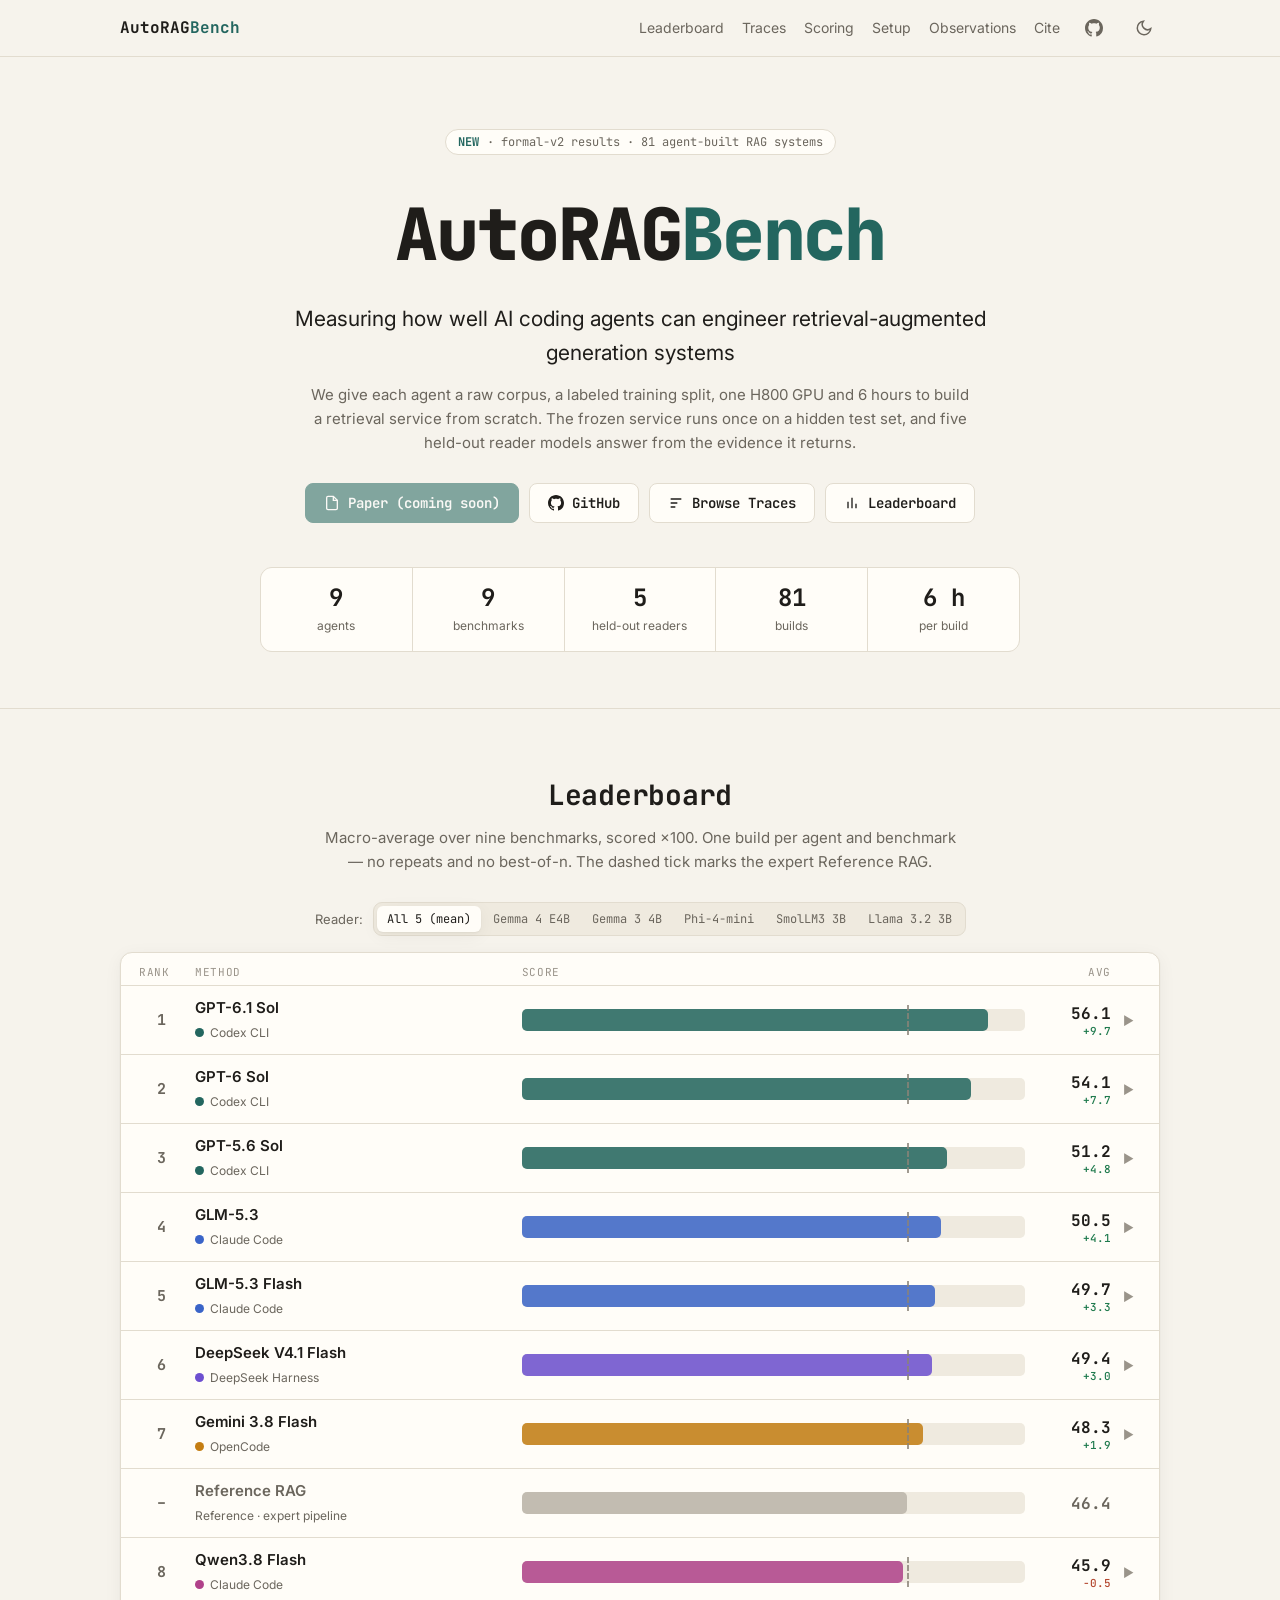
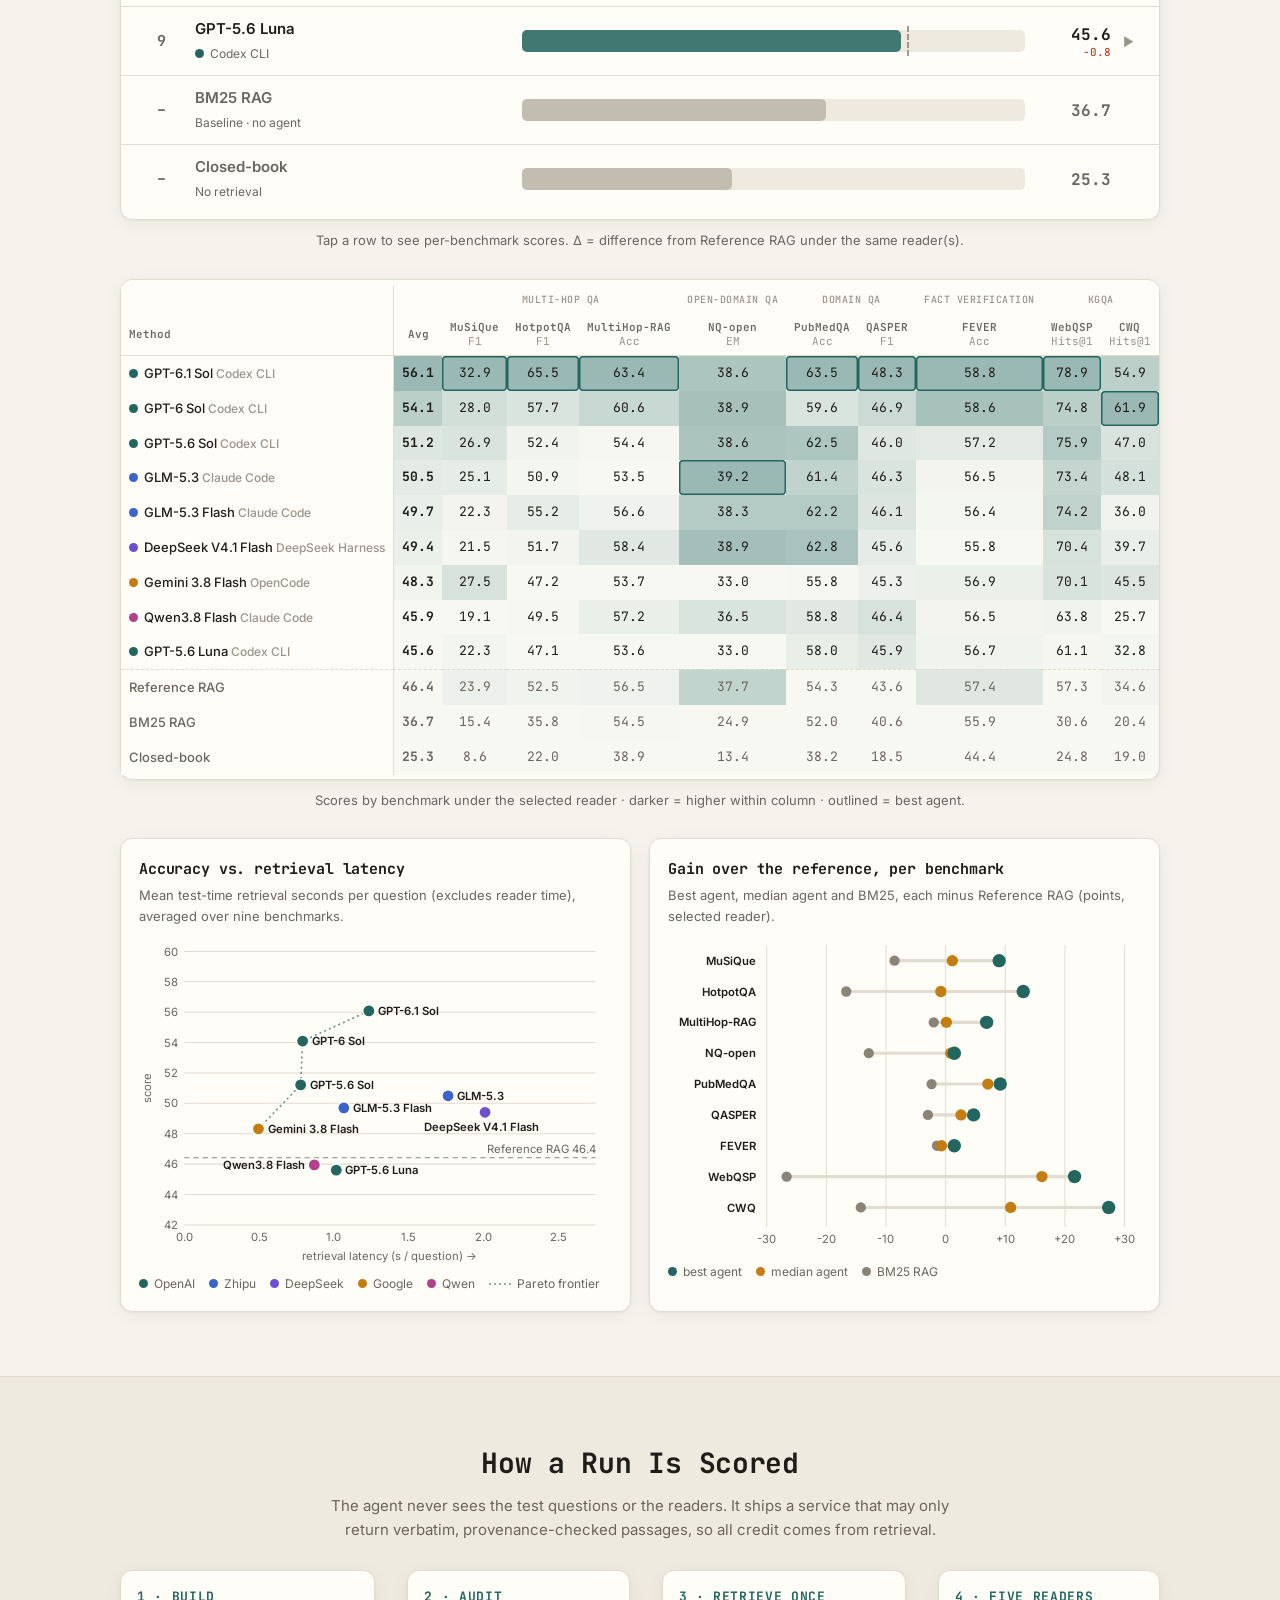
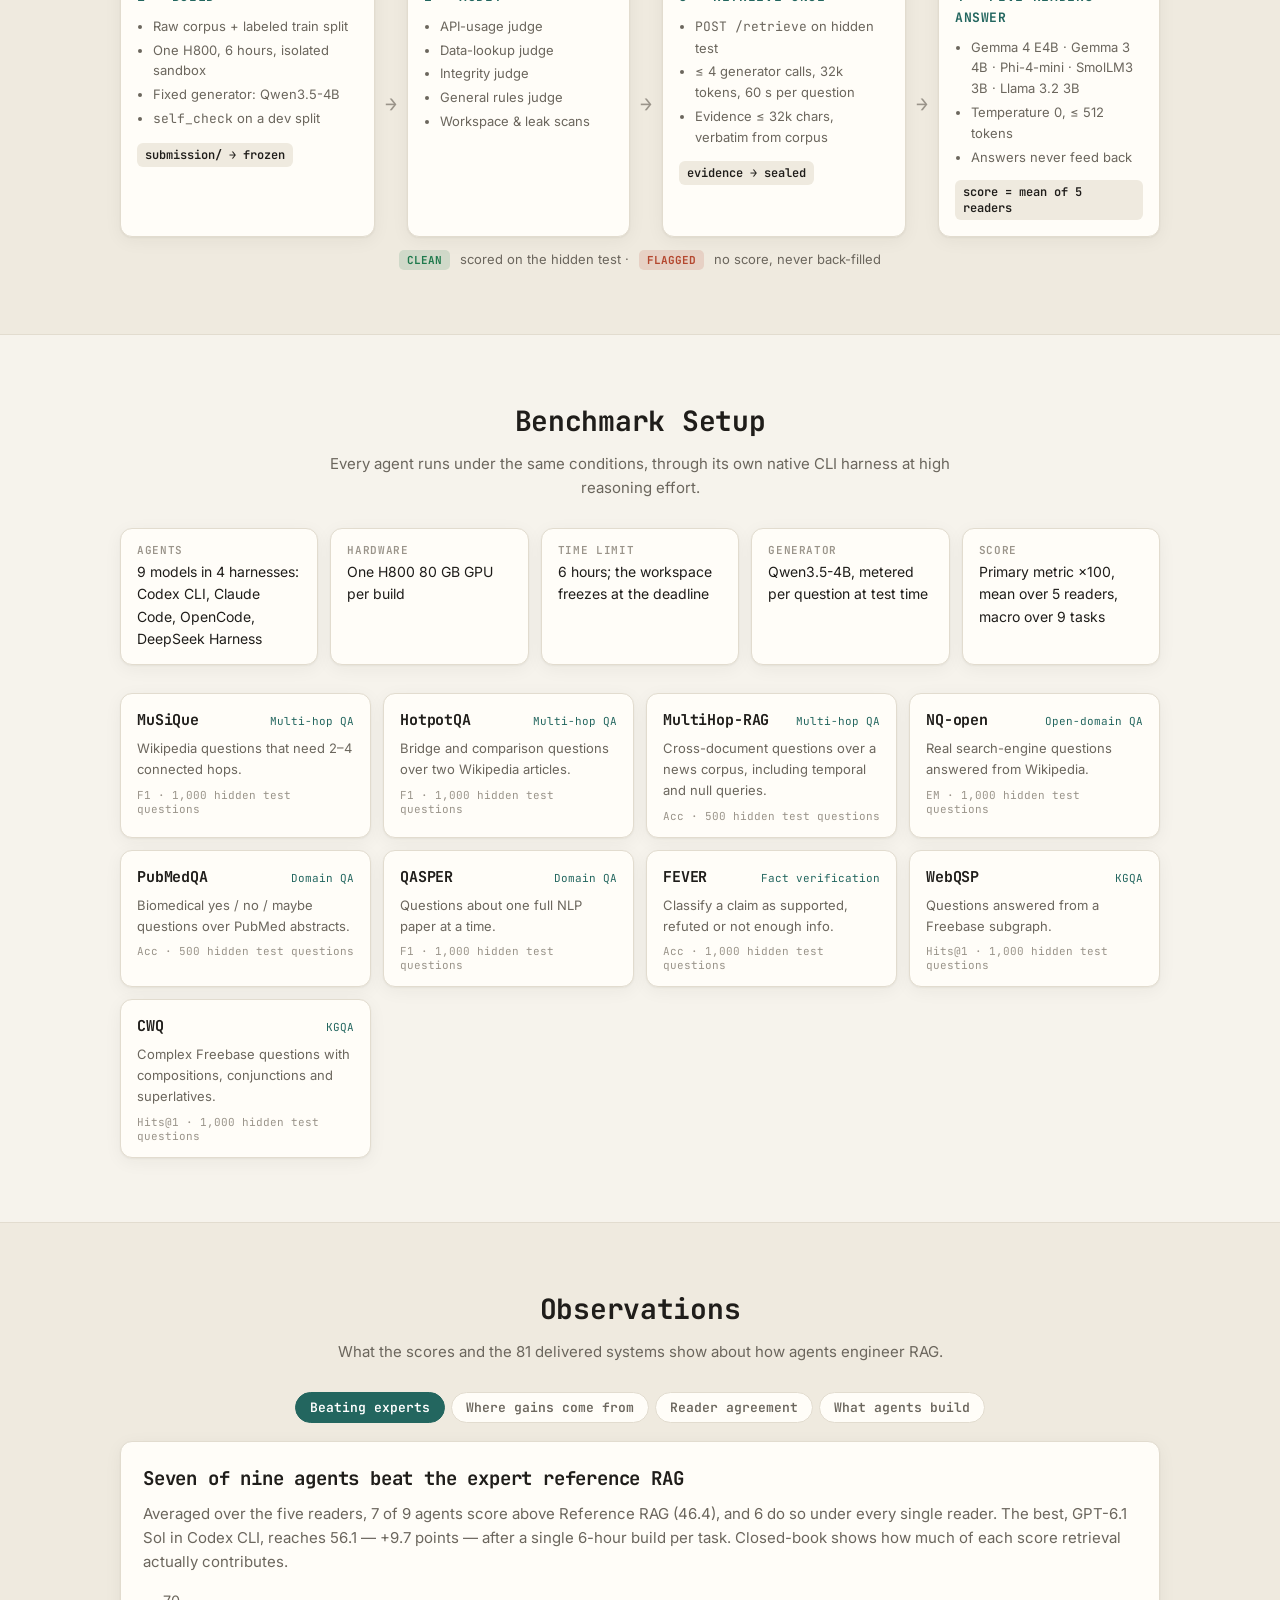
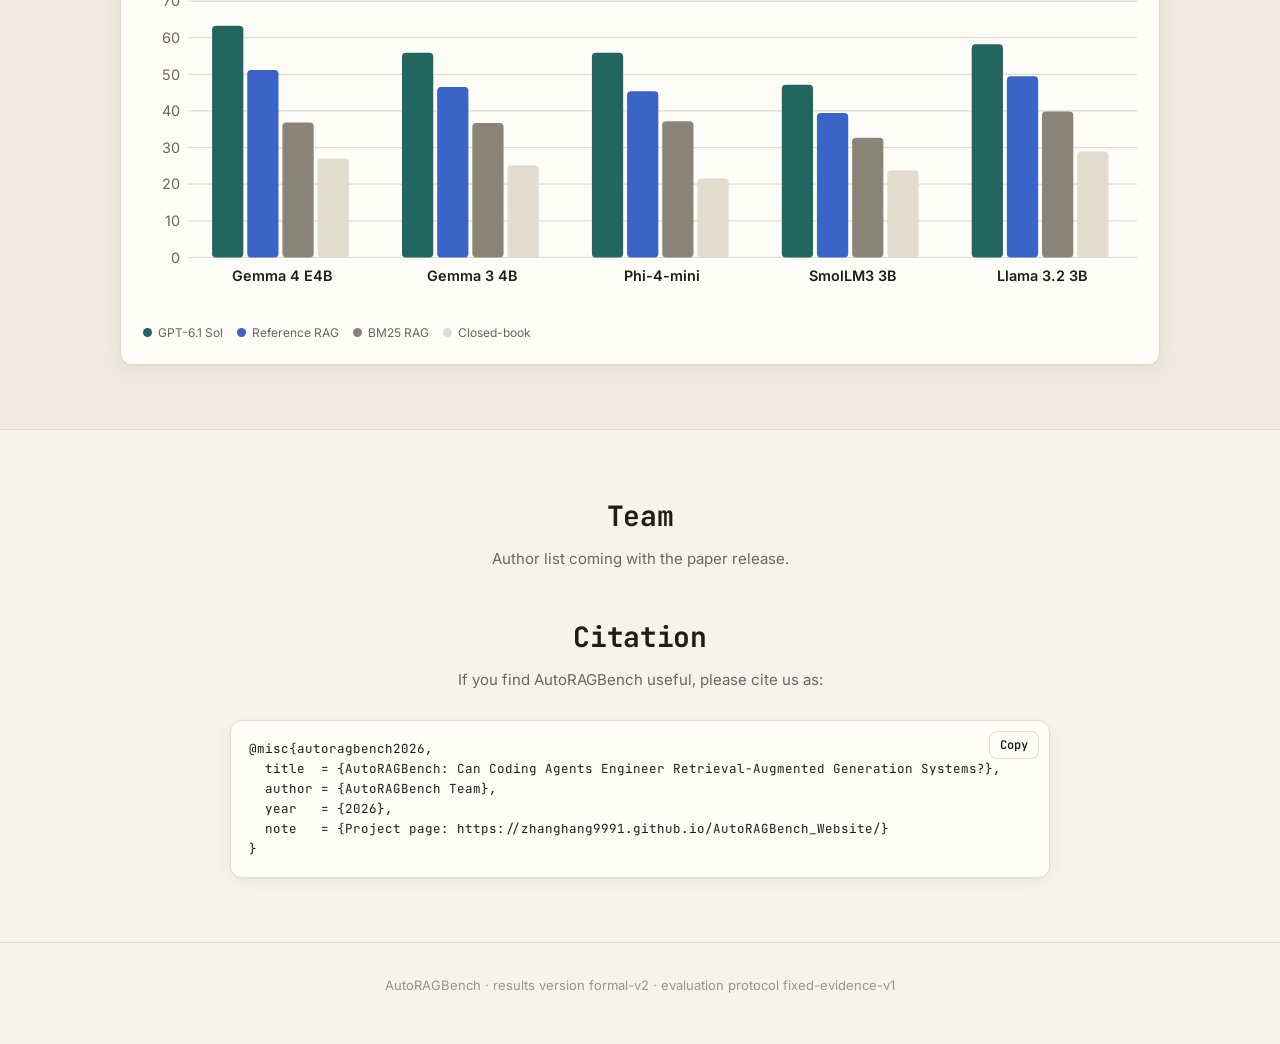
==== index.html @ a84889d1 "Rename RAGEngBench to AutoRAGBench Co-Authored-By: Claude Opus 5.5 <noreply@anthropic.com>" ====
<!doctype html>
<html lang="en">
<head>
<meta charset="utf-8">
<meta name="viewport" content="width=device-width, initial-scale=1">
<title>AutoRAGBench</title>
<meta name="description" content="AutoRAGBench measures whether coding agents can engineer retrieval-augmented generation systems end to end and generalize to hidden test sets.">
<meta property="og:title" content="AutoRAGBench">
<meta property="og:description" content="Can coding agents engineer RAG systems end to end? 9 agents, 9 benchmarks, 5 held-out readers.">
<link rel="icon" href="data:image/svg+xml,%3Csvg xmlns='http://www.w3.org/2000/svg' viewBox='0 0 32 32'%3E%3Crect width='32' height='32' rx='7' fill='%2323665f'/%3E%3Ctext x='16' y='22' font-family='monospace' font-size='16' font-weight='700' text-anchor='middle' fill='white'%3EA%3C/text%3E%3C/svg%3E">
<link rel="preconnect" href="https://fonts.googleapis.com">
<link rel="preconnect" href="https://fonts.gstatic.com" crossorigin>
<link href="https://fonts.googleapis.com/css2?family=Inter:wght@400;500;600;700&family=JetBrains+Mono:wght@400;500;600;700;800&display=swap" rel="stylesheet">
<link rel="stylesheet" href="assets/style.css">
<script>try{var t=localStorage.getItem('theme');if(t)document.documentElement.dataset.theme=t;}catch(e){}</script>
</head>
<body>
<nav class="nav">
  <div class="wrap">
    <a class="brand" href="./">AutoRAG<b>Bench</b></a>
    <div class="nav-links">
      <a href="#leaderboard">Leaderboard</a>
      <a href="traces/">Traces</a>
      <a href="#scoring">Scoring</a>
      <a href="#setup">Setup</a>
      <a href="#observations">Observations</a>
      <a href="#cite">Cite</a>
    </div>
    <a class="icon-btn js-github" href="#" title="GitHub" aria-label="GitHub"><svg viewBox="0 0 16 16" fill="currentColor"><path d="M8 0C3.58 0 0 3.58 0 8c0 3.54 2.29 6.53 5.47 7.59.4.07.55-.17.55-.38 0-.19-.01-.82-.01-1.49-2.01.37-2.53-.49-2.69-.94-.09-.23-.48-.94-.82-1.13-.28-.15-.68-.52-.01-.53.63-.01 1.08.58 1.23.82.72 1.21 1.87.87 2.33.66.07-.52.28-.87.51-1.07-1.78-.2-3.64-.89-3.64-3.95 0-.87.31-1.59.82-2.15-.08-.2-.36-1.02.08-2.12 0 0 .67-.21 2.2.82.64-.18 1.32-.27 2-.27.68 0 1.36.09 2 .27 1.53-1.04 2.2-.82 2.2-.82.44 1.1.16 1.92.08 2.12.51.56.82 1.27.82 2.15 0 3.07-1.87 3.75-3.65 3.95.29.25.54.73.54 1.48 0 1.07-.01 1.93-.01 2.2 0 .21.15.46.55.38A8.013 8.013 0 0016 8c0-4.42-3.58-8-8-8z"/></svg></a>
    <button class="icon-btn js-theme" title="Toggle theme" aria-label="Toggle theme"><svg viewBox="0 0 24 24" fill="none" stroke="currentColor" stroke-width="2"><path d="M21 12.8A9 9 0 1111.2 3a7 7 0 009.8 9.8z"/></svg></button>
  </div>
</nav>

<header class="hero">
  <div class="wrap">
    <span class="pill"><b>NEW</b> · formal-v2 results · 81 agent-built RAG systems</span>
    <h1>AutoRAG<span>Bench</span></h1>
    <p class="tag">Measuring how well AI coding agents can engineer retrieval-augmented generation systems</p>
    <p class="lede">We give each agent a raw corpus, a labeled training split, one H800 GPU and 6 hours to build a retrieval service from scratch. The frozen service runs once on a hidden test set, and five held-out reader models answer from the evidence it returns.</p>
    <div class="btns">
      <a class="btn primary js-paper" href="#" aria-disabled="true"><svg viewBox="0 0 24 24" fill="none" stroke="currentColor" stroke-width="2"><path d="M14 2H6a2 2 0 00-2 2v16a2 2 0 002 2h12a2 2 0 002-2V8z"/><path d="M14 2v6h6"/></svg><span>Paper (coming soon)</span></a>
      <a class="btn js-github" href="#"><svg viewBox="0 0 16 16" fill="currentColor"><path d="M8 0C3.58 0 0 3.58 0 8c0 3.54 2.29 6.53 5.47 7.59.4.07.55-.17.55-.38 0-.19-.01-.82-.01-1.49-2.01.37-2.53-.49-2.69-.94-.09-.23-.48-.94-.82-1.13-.28-.15-.68-.52-.01-.53.63-.01 1.08.58 1.23.82.72 1.21 1.87.87 2.33.66.07-.52.28-.87.51-1.07-1.78-.2-3.64-.89-3.64-3.95 0-.87.31-1.59.82-2.15-.08-.2-.36-1.02.08-2.12 0 0 .67-.21 2.2.82.64-.18 1.32-.27 2-.27.68 0 1.36.09 2 .27 1.53-1.04 2.2-.82 2.2-.82.44 1.1.16 1.92.08 2.12.51.56.82 1.27.82 2.15 0 3.07-1.87 3.75-3.65 3.95.29.25.54.73.54 1.48 0 1.07-.01 1.93-.01 2.2 0 .21.15.46.55.38A8.013 8.013 0 0016 8c0-4.42-3.58-8-8-8z"/></svg>GitHub</a>
      <a class="btn" href="traces/"><svg viewBox="0 0 24 24" fill="none" stroke="currentColor" stroke-width="2"><path d="M4 6h16M4 12h10M4 18h7"/></svg>Browse Traces</a>
      <a class="btn" href="#leaderboard"><svg viewBox="0 0 24 24" fill="none" stroke="currentColor" stroke-width="2"><path d="M6 20V10M12 20V4M18 20v-7"/></svg>Leaderboard</a>
    </div>
    <div class="stats">
      <div><b>9</b><span>agents</span></div>
      <div><b>9</b><span>benchmarks</span></div>
      <div><b>5</b><span>held-out readers</span></div>
      <div><b>81</b><span>builds</span></div>
      <div><b>6 h</b><span>per build</span></div>
    </div>
  </div>
</header>

<section class="block" id="leaderboard">
  <div class="wrap">
    <div class="sec-head">
      <h2>Leaderboard</h2>
      <p>Macro-average over nine benchmarks, scored ×100. One build per agent and benchmark — no repeats and no best-of-n. The dashed tick marks the expert Reference RAG.</p>
    </div>
    <div class="controls">Reader: <div class="seg js-reader"></div></div>
    <div class="card lb js-lb"></div>
    <p class="note" style="text-align:center;margin-top:10px">Tap a row to see per-benchmark scores. Δ = difference from Reference RAG under the same reader(s).</p>

    <div class="card" style="margin-top:28px;padding:6px 0 4px">
      <div class="tbl-wrap"><table class="heat js-heat"></table></div>
    </div>
    <p class="note" style="text-align:center;margin-top:10px">Scores by benchmark under the selected reader · darker = higher within column · outlined = best agent.</p>

    <div class="two" style="margin-top:28px">
      <div class="card chart-card">
        <h3>Accuracy vs. retrieval latency</h3>
        <p class="sub">Mean test-time retrieval seconds per question (excludes reader time), averaged over nine benchmarks.</p>
        <div class="js-scatter"></div>
        <div class="legend js-legend"></div>
      </div>
      <div class="card chart-card">
        <h3>Gain over the reference, per benchmark</h3>
        <p class="sub">Best agent, median agent and BM25, each minus Reference RAG (points, selected reader).</p>
        <div class="js-gain"></div>
        <div class="legend"><span><i class="dot" style="background:var(--accent)"></i>best agent</span><span><i class="dot" style="background:var(--c-google)"></i>median agent</span><span><i class="dot" style="background:var(--ref)"></i>BM25 RAG</span></div>
      </div>
    </div>
  </div>
</section>

<section class="block alt" id="scoring">
  <div class="wrap">
    <div class="sec-head">
      <h2>How a Run Is Scored</h2>
      <p>The agent never sees the test questions or the readers. It ships a service that may only return verbatim, provenance-checked passages, so all credit comes from retrieval.</p>
    </div>
    <div class="flow">
      <div class="card step"><h4>1 · Build</h4><ul><li>Raw corpus + labeled train split</li><li>One H800, 6 hours, isolated sandbox</li><li>Fixed generator: Qwen3.5-4B</li><li><code>self_check</code> on a dev split</li></ul><span class="out">submission/ → frozen</span></div>
      <div class="arr">→</div>
      <div class="card step"><h4>2 · Audit</h4><ul><li>API-usage judge</li><li>Data-lookup judge</li><li>Integrity judge</li><li>General rules judge</li><li>Workspace &amp; leak scans</li></ul></div>
      <div class="arr">→</div>
      <div class="card step"><h4>3 · Retrieve once</h4><ul><li><code>POST /retrieve</code> on hidden test</li><li>≤ 4 generator calls, 32k tokens, 60 s per question</li><li>Evidence ≤ 32k chars, verbatim from corpus</li></ul><span class="out">evidence → sealed</span></div>
      <div class="arr">→</div>
      <div class="card step"><h4>4 · Five readers answer</h4><ul><li>Gemma 4 E4B · Gemma 3 4B · Phi-4-mini · SmolLM3 3B · Llama 3.2 3B</li><li>Temperature 0, ≤ 512 tokens</li><li>Answers never feed back</li></ul><span class="out">score = mean of 5 readers</span></div>
    </div>
    <div class="flagbox"><b class="ok">CLEAN</b> scored on the hidden test · <b class="bad">FLAGGED</b> no score, never back-filled</div>
  </div>
</section>

<section class="block" id="setup">
  <div class="wrap">
    <div class="sec-head">
      <h2>Benchmark Setup</h2>
      <p>Every agent runs under the same conditions, through its own native CLI harness at high reasoning effort.</p>
    </div>
    <div class="facts">
      <div class="card"><h4>Agents</h4><p>9 models in 4 harnesses: Codex CLI, Claude Code, OpenCode, DeepSeek Harness</p></div>
      <div class="card"><h4>Hardware</h4><p>One H800 80 GB GPU per build</p></div>
      <div class="card"><h4>Time limit</h4><p>6 hours; the workspace freezes at the deadline</p></div>
      <div class="card"><h4>Generator</h4><p>Qwen3.5-4B, metered per question at test time</p></div>
      <div class="card"><h4>Score</h4><p>Primary metric ×100, mean over 5 readers, macro over 9 tasks</p></div>
    </div>
    <div class="bench-grid js-bench"></div>
  </div>
</section>

<section class="block alt" id="observations">
  <div class="wrap">
    <div class="sec-head">
      <h2>Observations</h2>
      <p>What the scores and the 81 delivered systems show about how agents engineer RAG.</p>
    </div>
    <div class="tabs js-tabs">
      <button class="on" data-t="o1">Beating experts</button>
      <button data-t="o2">Where gains come from</button>
      <button data-t="o3">Reader agreement</button>
      <button data-t="o4">What agents build</button>
    </div>
    <div class="obs on" id="o1"><div class="card">
      <h3>Seven of nine agents beat the expert reference RAG</h3>
      <p class="js-o1"></p>
      <div class="js-o1chart"></div>
    </div></div>
    <div class="obs" id="o2"><div class="card">
      <h3>Gains concentrate on knowledge-graph and multi-hop tasks</h3>
      <p class="js-o2"></p>
      <div class="tbl-wrap"><table class="heat js-o2tbl"></table></div>
    </div></div>
    <div class="obs" id="o3"><div class="card">
      <h3>The ranking holds across all five readers</h3>
      <p class="js-o3"></p>
      <div class="tbl-wrap"><table class="heat js-o3tbl"></table></div>
    </div></div>
    <div class="obs" id="o4"><div class="card">
      <h3>Agents adapt the architecture to the task</h3>
      <p>We coded the 81 delivered systems along the RAG pipeline. Every agent switches to graph traversal on WebQSP and CWQ and to single-document retrieval on QASPER, while open-domain tasks get sparse + dense hybrids. Numbers count agents (out of 9) using each component; Share is over all 81 systems (retrieval flow excludes the 18 graph systems).</p>
      <div class="tbl-wrap"><table class="strat js-strat"></table></div>
    </div></div>
  </div>
</section>

<section class="block" id="cite">
  <div class="wrap narrow">
    <div class="sec-head">
      <h2>Team</h2>
      <p class="js-team">Author list coming with the paper release.</p>
    </div>
    <div class="sec-head" style="margin-top:44px">
      <h2>Citation</h2>
      <p>If you find AutoRAGBench useful, please cite us as:</p>
    </div>
    <div class="card cite">
      <button class="btn sm js-copy">Copy</button>
<pre class="js-bib">@misc{autoragbench2026,
  title  = {AutoRAGBench: Can Coding Agents Engineer Retrieval-Augmented Generation Systems?},
  author = {AutoRAGBench Team},
  year   = {2026},
  note   = {Project page: https://zhanghang9991.github.io/AutoRAGBench_Website/}
}</pre>
    </div>
  </div>
</section>

<footer><div class="wrap">AutoRAGBench · results version formal-v2 · evaluation protocol fixed-evidence-v1</div></footer>
<div class="tip"></div>
<script src="assets/data.js"></script>
<script src="assets/common.js"></script>
<script src="assets/home.js"></script>
</body>
</html>
---- assets/style.css ----
:root {
  --bg: #f6f3ec;
  --bg-alt: #efeadf;
  --surface: #fffdf8;
  --text: #1f1d1a;
  --muted: #6b665d;
  --faint: #9a948a;
  --border: #e2dccf;
  --accent: #23665f;
  --accent-ink: #ffffff;
  --accent-soft: rgba(35, 102, 95, 0.10);
  --heat: 35, 102, 95;
  --pos: #1f7a4d;
  --neg: #b4472f;
  --ref: #8a8378;
  --c-openai: #23665f;
  --c-zhipu: #3a64c8;
  --c-deepseek: #6d4fd0;
  --c-google: #c47d12;
  --c-qwen: #b0418a;
  --k-cmd: #3a64c8;
  --k-say: #23665f;
  --k-patch: #c47d12;
  --k-sc: #b0418a;
  --k-out: #8a8378;
  --shadow: 0 1px 2px rgba(40, 30, 10, .05), 0 4px 18px rgba(40, 30, 10, .05);
  --mono: "JetBrains Mono", ui-monospace, SFMono-Regular, Menlo, Consolas, monospace;
  --sans: "Inter", system-ui, -apple-system, "Segoe UI", Roboto, sans-serif;
  color-scheme: light;
}
@media (prefers-color-scheme: dark) {
  :root:not([data-theme="light"]) {
    --bg: #161513; --bg-alt: #1c1b18; --surface: #22201c; --text: #ece7dd; --muted: #a59f94; --faint: #7a756c;
    --border: #36332d; --accent: #5cb8ac; --accent-ink: #10201e; --accent-soft: rgba(92, 184, 172, .14); --heat: 92, 184, 172;
    --pos: #5fc28d; --neg: #e5826b; --ref: #8f897e;
    --c-openai: #5cb8ac; --c-zhipu: #7d9cf0; --c-deepseek: #a58cf2; --c-google: #e7a948; --c-qwen: #e07ab9;
    --k-cmd: #7d9cf0; --k-say: #5cb8ac; --k-patch: #e7a948; --k-sc: #e07ab9; --k-out: #8f897e;
    --shadow: 0 1px 2px rgba(0, 0, 0, .3), 0 4px 18px rgba(0, 0, 0, .25);
    color-scheme: dark;
  }
}
:root[data-theme="dark"] {
  --bg: #161513; --bg-alt: #1c1b18; --surface: #22201c; --text: #ece7dd; --muted: #a59f94; --faint: #7a756c;
  --border: #36332d; --accent: #5cb8ac; --accent-ink: #10201e; --accent-soft: rgba(92, 184, 172, .14); --heat: 92, 184, 172;
  --pos: #5fc28d; --neg: #e5826b; --ref: #8f897e;
  --c-openai: #5cb8ac; --c-zhipu: #7d9cf0; --c-deepseek: #a58cf2; --c-google: #e7a948; --c-qwen: #e07ab9;
  --k-cmd: #7d9cf0; --k-say: #5cb8ac; --k-patch: #e7a948; --k-sc: #e07ab9; --k-out: #8f897e;
  --shadow: 0 1px 2px rgba(0, 0, 0, .3), 0 4px 18px rgba(0, 0, 0, .25);
  color-scheme: dark;
}

* { box-sizing: border-box; }
html { scroll-behavior: smooth; scroll-padding-top: 72px; }
body { margin: 0; background: var(--bg); color: var(--text); font: 15px/1.6 var(--sans); -webkit-font-smoothing: antialiased; overflow-x: hidden; }
a { color: var(--accent); text-decoration: none; }
a:hover { text-decoration: underline; }
h1, h2, h3, h4 { font-family: var(--mono); letter-spacing: -0.01em; margin: 0; }
code, .mono { font-family: var(--mono); }
.wrap { max-width: 1080px; margin: 0 auto; padding: 0 20px; }
.wrap.narrow { max-width: 860px; }

/* nav */
.nav { position: sticky; top: 0; z-index: 20; background: color-mix(in srgb, var(--bg) 88%, transparent); backdrop-filter: blur(8px); border-bottom: 1px solid var(--border); }
.nav .wrap { display: flex; align-items: center; gap: 18px; height: 56px; }
.brand { font-family: var(--mono); font-weight: 700; color: var(--text); font-size: 16px; white-space: nowrap; }
.brand b { color: var(--accent); font-weight: 700; }
.brand:hover { text-decoration: none; }
.nav-links { display: flex; gap: 18px; margin-left: auto; font-size: 14px; }
.nav-links a { color: var(--muted); }
.nav-links a:hover, .nav-links a.on { color: var(--text); text-decoration: none; }
.icon-btn { display: inline-grid; place-items: center; width: 32px; height: 32px; border-radius: 8px; border: 1px solid transparent; background: none; color: var(--muted); cursor: pointer; }
.icon-btn:hover { color: var(--text); border-color: var(--border); }
.icon-btn svg { width: 18px; height: 18px; }
@media (max-width: 760px) { .nav-links { display: none; } .nav .icon-btn:first-of-type { margin-left: auto; } }

/* hero */
.hero { padding: 72px 0 56px; text-align: center; }
.pill { display: inline-flex; gap: 8px; align-items: center; font: 12px var(--mono); color: var(--muted); border: 1px solid var(--border); background: var(--surface); padding: 4px 12px; border-radius: 999px; }
.pill b { color: var(--accent); }
.hero h1 { font-size: clamp(40px, 8vw, 72px); font-weight: 800; margin: 22px 0 10px; letter-spacing: -0.03em; }
.hero h1 span { color: var(--accent); }
.hero .tag { font-size: clamp(17px, 2.4vw, 21px); color: var(--text); margin: 0 auto 14px; max-width: 720px; }
.hero .lede { color: var(--muted); max-width: 660px; margin: 0 auto 28px; }
.btns { display: flex; gap: 10px; justify-content: center; flex-wrap: wrap; }
.btn { display: inline-flex; align-items: center; gap: 8px; padding: 10px 18px; border-radius: 8px; font: 600 14px var(--mono); border: 1px solid var(--border); background: var(--surface); color: var(--text); cursor: pointer; }
.btn svg { width: 16px; height: 16px; }
.btn:hover { text-decoration: none; border-color: var(--muted); }
.btn.primary { background: var(--accent); color: var(--accent-ink); border-color: var(--accent); }
.btn.primary:hover { filter: brightness(1.08); }
.btn[aria-disabled="true"] { opacity: .55; cursor: default; }
.stats { display: grid; grid-template-columns: repeat(5, 1fr); gap: 1px; background: var(--border); border: 1px solid var(--border); border-radius: 12px; overflow: hidden; max-width: 760px; margin: 44px auto 0; }
.stats div { background: var(--surface); padding: 14px 8px; }
.stats b { display: block; font: 700 24px var(--mono); }
.stats span { font-size: 12px; color: var(--muted); }
@media (max-width: 560px) { .stats { grid-template-columns: repeat(3, 1fr); } .stats div:nth-child(n+4) { grid-column: span 1; } }

/* sections */
section.block { padding: 64px 0; border-top: 1px solid var(--border); }
section.block.alt { background: var(--bg-alt); }
.sec-head { text-align: center; margin-bottom: 28px; }
.sec-head h2 { font-size: 28px; margin-bottom: 8px; }
.sec-head p { color: var(--muted); margin: 0 auto; max-width: 640px; }
.card { background: var(--surface); border: 1px solid var(--border); border-radius: 12px; box-shadow: var(--shadow); }
.note { font-size: 13px; color: var(--muted); }

/* segmented control */
.seg { display: inline-flex; flex-wrap: wrap; gap: 2px; padding: 3px; border-radius: 9px; background: var(--bg-alt); border: 1px solid var(--border); }
.seg button { font: 12px var(--mono); border: 0; background: none; color: var(--muted); padding: 5px 10px; border-radius: 6px; cursor: pointer; }
.seg button.on { background: var(--surface); color: var(--text); box-shadow: var(--shadow); }
.controls { display: flex; justify-content: center; align-items: center; gap: 10px; flex-wrap: wrap; margin-bottom: 16px; font-size: 13px; color: var(--muted); }

/* leaderboard */
.lb { padding: 6px 0; }
.lb-row { display: grid; grid-template-columns: 44px minmax(0, 1.25fr) minmax(0, 2fr) 74px 18px; align-items: center; gap: 12px; padding: 10px 18px; cursor: pointer; border-top: 1px solid var(--border); }
.lb-row:first-child { border-top: 0; }
.lb-row:hover { background: var(--accent-soft); }
.lb-row.ref { cursor: default; color: var(--muted); }
.lb-row.ref:hover { background: none; }
.lb-head { cursor: default; font: 11px var(--mono); color: var(--faint); text-transform: uppercase; letter-spacing: .06em; padding-top: 6px; padding-bottom: 6px; }
.lb-head:hover { background: none; }
.rank { font: 700 15px var(--mono); color: var(--muted); text-align: center; }
.who b { display: block; font-weight: 600; font-size: 15px; }
.who small { display: inline-flex; align-items: center; gap: 6px; color: var(--muted); font-size: 12px; }
.dot { width: 9px; height: 9px; border-radius: 50%; display: inline-block; flex: none; }
.bar { position: relative; height: 22px; background: var(--bg-alt); border-radius: 5px; overflow: visible; }
.bar i { position: absolute; left: 0; top: 0; bottom: 0; border-radius: 5px; opacity: .85; }
.bar .tick { position: absolute; top: -4px; bottom: -4px; width: 0; border-left: 2px dashed var(--ref); opacity: .8; }
.bar em { position: absolute; left: 8px; top: 0; line-height: 22px; font: 600 12px var(--mono); font-style: normal; color: var(--text); mix-blend-mode: normal; }
.score { font: 700 16px var(--mono); text-align: right; }
.score small { display: block; font-size: 11px; font-weight: 500; }
.up { color: var(--pos); } .down { color: var(--neg); }
.chev { color: var(--faint); transition: transform .15s; font-size: 12px; }
.lb-row.open .chev { transform: rotate(90deg); }
.lb-detail { display: none; padding: 4px 18px 16px 74px; }
.lb-detail.open { display: block; }
.mini { display: grid; grid-template-columns: repeat(auto-fill, minmax(112px, 1fr)); gap: 8px; }
.mini div { background: var(--bg-alt); border-radius: 8px; padding: 8px 10px; font-size: 12px; }
.mini b { display: block; font: 700 15px var(--mono); }
.mini span { color: var(--muted); }
@media (max-width: 640px) {
  .lb-row { grid-template-columns: 30px minmax(0, 1fr) 64px 14px; padding: 10px 12px; }
  .lb-row .bar { display: none; }
  .lb-head .bar-h { display: none; }
  .lb-detail { padding-left: 12px; }
}

/* tables */
.tbl-wrap { overflow-x: auto; -webkit-overflow-scrolling: touch; }
table.heat { border-collapse: separate; border-spacing: 0; width: 100%; font-size: 13px; }
table.heat th, table.heat td { padding: 7px 8px; text-align: center; white-space: nowrap; }
table.heat thead th { font: 600 11px var(--mono); color: var(--muted); border-bottom: 1px solid var(--border); position: sticky; top: 0; background: var(--surface); }
table.heat thead tr.cat th { font-weight: 500; color: var(--faint); border-bottom: 0; text-transform: uppercase; letter-spacing: .05em; font-size: 10px; }
table.heat td.m, table.heat th.m { text-align: left; position: sticky; left: 0; background: var(--surface); z-index: 1; }
table.heat td { font-family: var(--mono); }
table.heat td.m { font-family: var(--sans); font-weight: 500; }
table.heat tr.sep td { border-top: 1px dashed var(--border); }
table.heat tr.reft td { color: var(--muted); }
table.heat td.avg { font-weight: 700; border-left: 1px solid var(--border); }
table.heat th.avg { border-left: 1px solid var(--border); }
table.heat td.best { box-shadow: inset 0 0 0 1.5px var(--accent); border-radius: 4px; }

/* charts */
.chart-card { padding: 18px; }
.chart-card h3 { font-size: 15px; margin-bottom: 4px; }
.chart-card p.sub { margin: 0 0 10px; color: var(--muted); font-size: 13px; }
svg.chart { width: 100%; height: auto; display: block; overflow: visible; }
svg.chart text { font: 11px var(--sans); fill: var(--muted); }
svg.chart .lbl { font: 600 11px var(--sans); fill: var(--text); }
svg.chart .grid { stroke: var(--border); stroke-width: 1; }
svg.chart .axis { stroke: var(--faint); }
.legend { display: flex; flex-wrap: wrap; gap: 14px; font-size: 12px; color: var(--muted); margin-top: 8px; }
.legend span { display: inline-flex; gap: 6px; align-items: center; }
.tip { position: fixed; pointer-events: none; z-index: 50; background: var(--text); color: var(--bg); font: 12px/1.45 var(--sans); padding: 7px 10px; border-radius: 7px; max-width: 280px; opacity: 0; transition: opacity .1s; }
.tip.on { opacity: 1; }
.two { display: grid; grid-template-columns: 1fr 1fr; gap: 18px; }
@media (max-width: 860px) { .two { grid-template-columns: 1fr; } }

/* flow */
.flow { display: grid; grid-template-columns: 1.15fr auto 1fr auto 1.1fr auto 1fr; gap: 10px; align-items: stretch; }
.flow .step { padding: 16px; }
.flow .step h4 { font-size: 13px; margin-bottom: 8px; color: var(--accent); text-transform: uppercase; letter-spacing: .05em; }
.flow .step ul { margin: 0; padding-left: 16px; font-size: 13px; color: var(--muted); }
.flow .step li { margin: 3px 0; }
.flow .step .out { margin-top: 10px; font: 600 12px var(--mono); color: var(--text); background: var(--bg-alt); border-radius: 6px; padding: 4px 8px; display: inline-block; }
.flow .arr { align-self: center; color: var(--faint); font: 20px var(--mono); }
.flagbox { margin-top: 12px; display: flex; gap: 10px; align-items: center; justify-content: center; font-size: 13px; color: var(--muted); }
.flagbox b { font: 700 11px var(--mono); padding: 3px 8px; border-radius: 5px; }
.flagbox .ok { background: color-mix(in srgb, var(--pos) 15%, transparent); color: var(--pos); }
.flagbox .bad { background: color-mix(in srgb, var(--neg) 15%, transparent); color: var(--neg); }
@media (max-width: 900px) { .flow { grid-template-columns: 1fr; } .flow .arr { transform: rotate(90deg); justify-self: center; } }

/* setup */
.facts { display: grid; grid-template-columns: repeat(auto-fit, minmax(190px, 1fr)); gap: 12px; margin-bottom: 28px; }
.facts .card { padding: 14px 16px; }
.facts h4 { font: 600 11px var(--mono); color: var(--faint); text-transform: uppercase; letter-spacing: .06em; margin-bottom: 4px; }
.facts p { margin: 0; font-size: 14px; }
.bench-grid { display: grid; grid-template-columns: repeat(auto-fill, minmax(230px, 1fr)); gap: 12px; }
.bench { padding: 14px 16px; }
.bench .top { display: flex; justify-content: space-between; align-items: baseline; gap: 8px; }
.bench h4 { font-size: 15px; }
.bench .cat { font: 11px var(--mono); color: var(--accent); }
.bench p { margin: 6px 0 8px; font-size: 13px; color: var(--muted); }
.bench .meta { font: 11px var(--mono); color: var(--faint); }

/* observations */
.tabs { display: flex; gap: 6px; flex-wrap: wrap; justify-content: center; margin-bottom: 18px; }
.tabs button { font: 600 13px var(--mono); border: 1px solid var(--border); background: var(--surface); color: var(--muted); border-radius: 999px; padding: 6px 14px; cursor: pointer; }
.tabs button.on { background: var(--accent); color: var(--accent-ink); border-color: var(--accent); }
.obs { display: none; }
.obs.on { display: block; }
.obs .card { padding: 22px; }
.obs h3 { font-size: 19px; margin-bottom: 8px; }
.obs p { color: var(--muted); margin: 0 0 14px; }
table.strat { border-collapse: separate; border-spacing: 2px; font-size: 12px; width: 100%; }
table.strat td, table.strat th { padding: 3px 6px; text-align: center; white-space: nowrap; }
table.strat th { font: 600 11px var(--mono); color: var(--muted); }
table.strat td.n { text-align: left; color: var(--text); }
table.strat td.g { text-align: left; font-weight: 700; padding-top: 10px; }
table.strat td.g small { font-weight: 400; color: var(--faint); margin-left: 6px; }
table.strat td.s { writing-mode: vertical-rl; transform: rotate(180deg); font: 700 11px var(--mono); color: var(--accent-ink); border-radius: 5px; }
table.strat td.c { font-family: var(--mono); border-radius: 4px; min-width: 34px; }
table.strat td.sh { font: 700 12px var(--mono); }

/* team / cite */
.cite { position: relative; }
.cite pre { margin: 0; padding: 18px; overflow-x: auto; font: 12.5px/1.6 var(--mono); }
.cite button { position: absolute; top: 10px; right: 10px; }
.btn.sm { padding: 5px 10px; font-size: 12px; }
footer { padding: 32px 0 48px; color: var(--faint); font-size: 13px; text-align: center; border-top: 1px solid var(--border); }

/* traces page */
.tr-layout { display: grid; grid-template-columns: 270px minmax(0, 1fr); gap: 22px; align-items: start; }
.tr-list { position: sticky; top: 72px; display: flex; flex-direction: column; gap: 8px; }
.tr-item { padding: 10px 12px; cursor: pointer; border-radius: 10px; border: 1px solid var(--border); background: var(--surface); text-align: left; color: var(--text); font: inherit; width: 100%; }
.tr-item:hover { border-color: var(--muted); }
.tr-item.on { border-color: var(--accent); box-shadow: 0 0 0 1px var(--accent); }
.tr-item .r1 { display: flex; justify-content: space-between; align-items: baseline; }
.tr-item b { font: 700 14px var(--mono); }
.tr-item .r2 { font-size: 12px; color: var(--muted); display: flex; justify-content: space-between; margin-top: 2px; }
.tr-item svg { display: block; width: 100%; height: 26px; margin-top: 4px; }
@media (max-width: 860px) {
  .tr-layout { grid-template-columns: 1fr; }
  .tr-list { position: static; flex-direction: row; overflow-x: auto; padding-bottom: 4px; }
  .tr-item { min-width: 150px; }
}
.tr-head { padding: 20px 22px; margin-bottom: 16px; }
.tr-head h2 { font-size: 20px; margin-bottom: 8px; }
.tr-head p { margin: 0; color: var(--muted); font-size: 14px; }
.kpis { display: flex; flex-wrap: wrap; gap: 8px; margin-top: 14px; }
.kpis div { background: var(--bg-alt); border-radius: 8px; padding: 6px 12px; font-size: 12px; color: var(--muted); }
.kpis b { font: 700 15px var(--mono); color: var(--text); margin-right: 4px; }
.kfilter { display: flex; flex-wrap: wrap; gap: 6px; margin: 4px 0 14px; align-items: center; font-size: 12px; color: var(--muted); }
.kbtn { display: inline-flex; gap: 6px; align-items: center; font: 600 11px var(--mono); padding: 4px 10px; border-radius: 999px; border: 1px solid transparent; cursor: pointer; text-transform: uppercase; letter-spacing: .04em; }
.kbtn.off { opacity: .4; }
.phase { margin-bottom: 14px; overflow: hidden; }
.phase-h { display: flex; gap: 12px; align-items: baseline; padding: 12px 18px; border-bottom: 1px solid var(--border); background: var(--bg-alt); }
.phase-h .t { font: 600 12px var(--mono); color: var(--accent); white-space: nowrap; }
.phase-h h3 { font-size: 14px; }
.steps { padding: 6px 0; }
.st { display: grid; grid-template-columns: 52px 74px minmax(0, 1fr); gap: 10px; padding: 6px 18px; font-size: 13.5px; align-items: start; }
.st .t { font: 12px var(--mono); color: var(--faint); padding-top: 2px; }
.st .k { font: 700 10px var(--mono); text-transform: uppercase; letter-spacing: .05em; padding: 3px 0; border-radius: 4px; text-align: center; }
.st .x { min-width: 0; overflow-wrap: anywhere; }
.st.cmd .x, .st.out .x { font: 12.5px/1.55 var(--mono); white-space: pre-wrap; }
.st.cmd .x { color: var(--text); }
.st.out .x { color: var(--muted); background: var(--bg-alt); padding: 6px 10px; border-radius: 6px; }
.st.say .x { font-style: italic; }
.st.say .x::before { content: "“"; } .st.say .x::after { content: "”"; }
.st.sc .x { font: 600 12.5px var(--mono); }
.st.note .x, .st.timer .x { color: var(--muted); font-size: 12.5px; }
.k-cmd { background: color-mix(in srgb, var(--k-cmd) 16%, transparent); color: var(--k-cmd); }
.k-say { background: color-mix(in srgb, var(--k-say) 16%, transparent); color: var(--k-say); }
.k-patch { background: color-mix(in srgb, var(--k-patch) 18%, transparent); color: var(--k-patch); }
.k-sc { background: color-mix(in srgb, var(--k-sc) 16%, transparent); color: var(--k-sc); }
.k-out, .k-note, .k-timer { background: color-mix(in srgb, var(--k-out) 16%, transparent); color: var(--k-out); }
@media (max-width: 560px) { .st { grid-template-columns: 40px minmax(0, 1fr); padding: 6px 12px; } .st .k { grid-column: 2; justify-self: start; padding: 2px 8px; } .st .x { grid-column: 1 / -1; } }
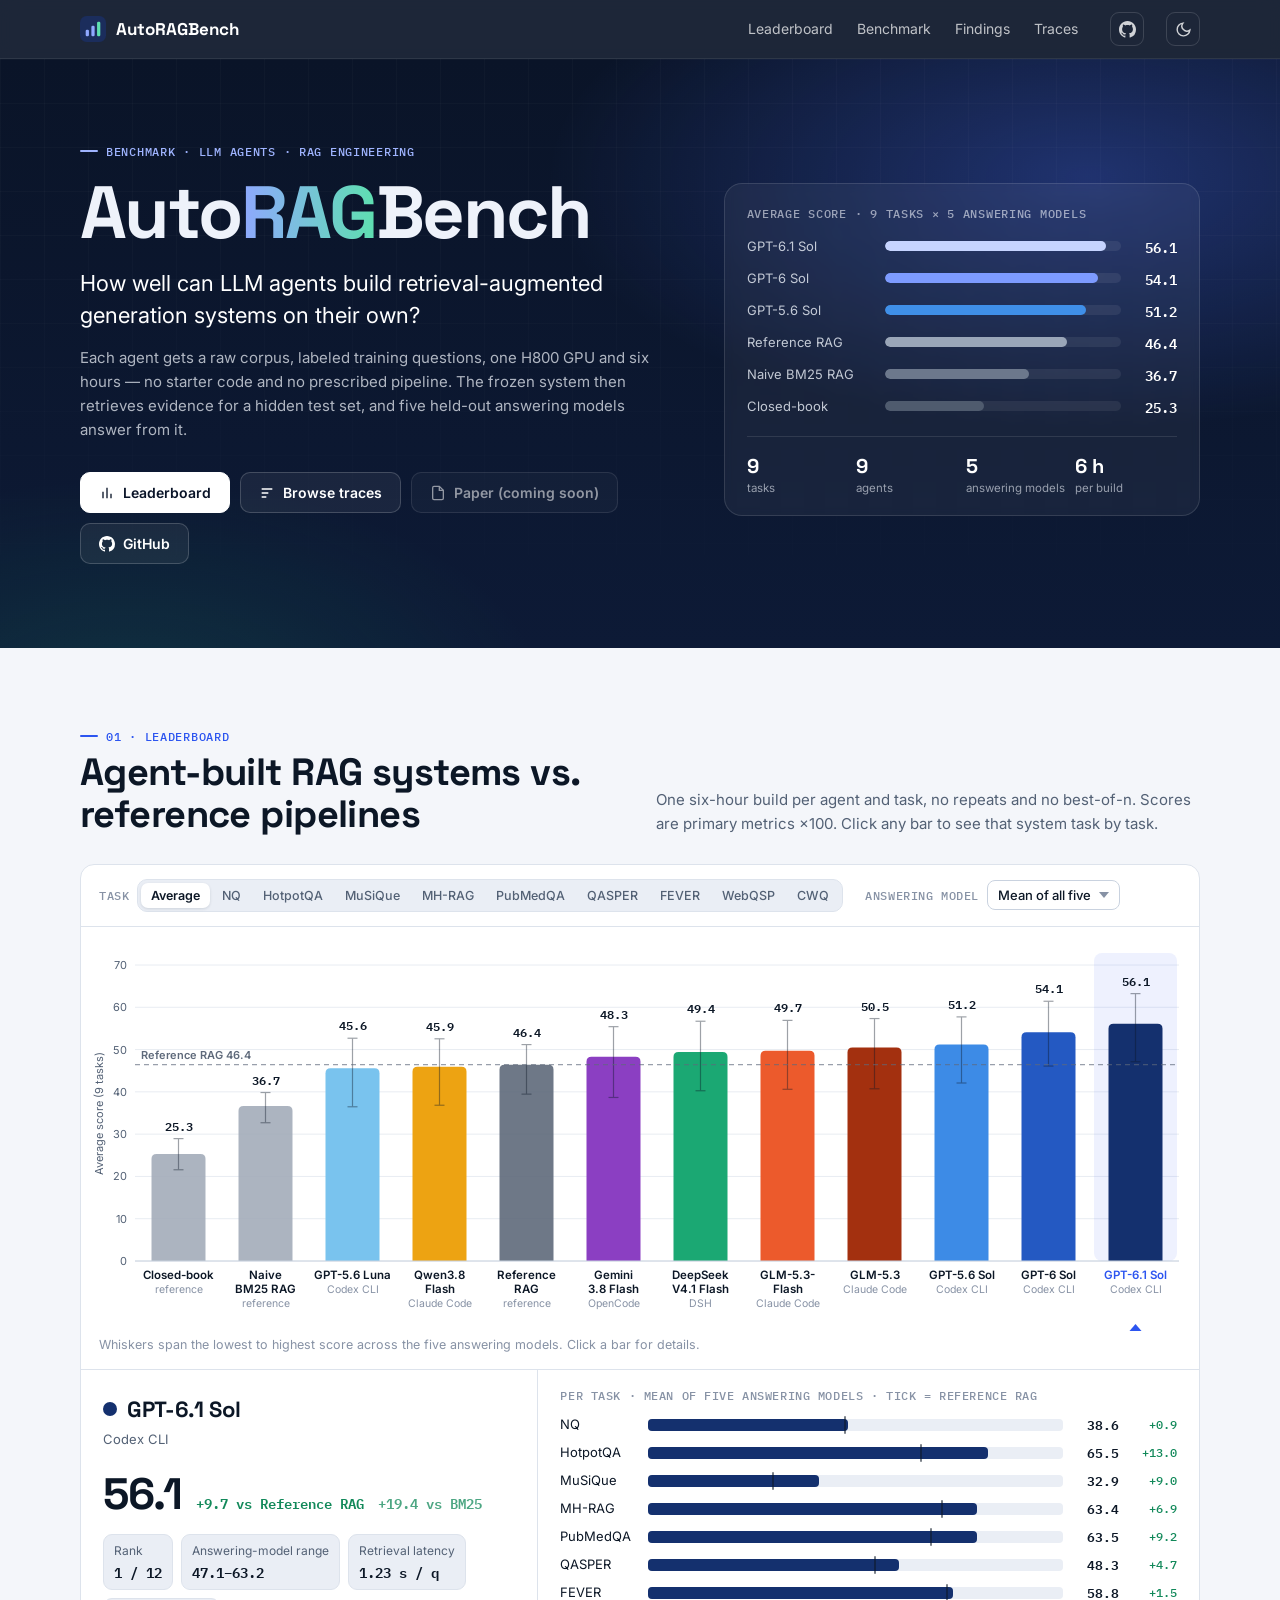
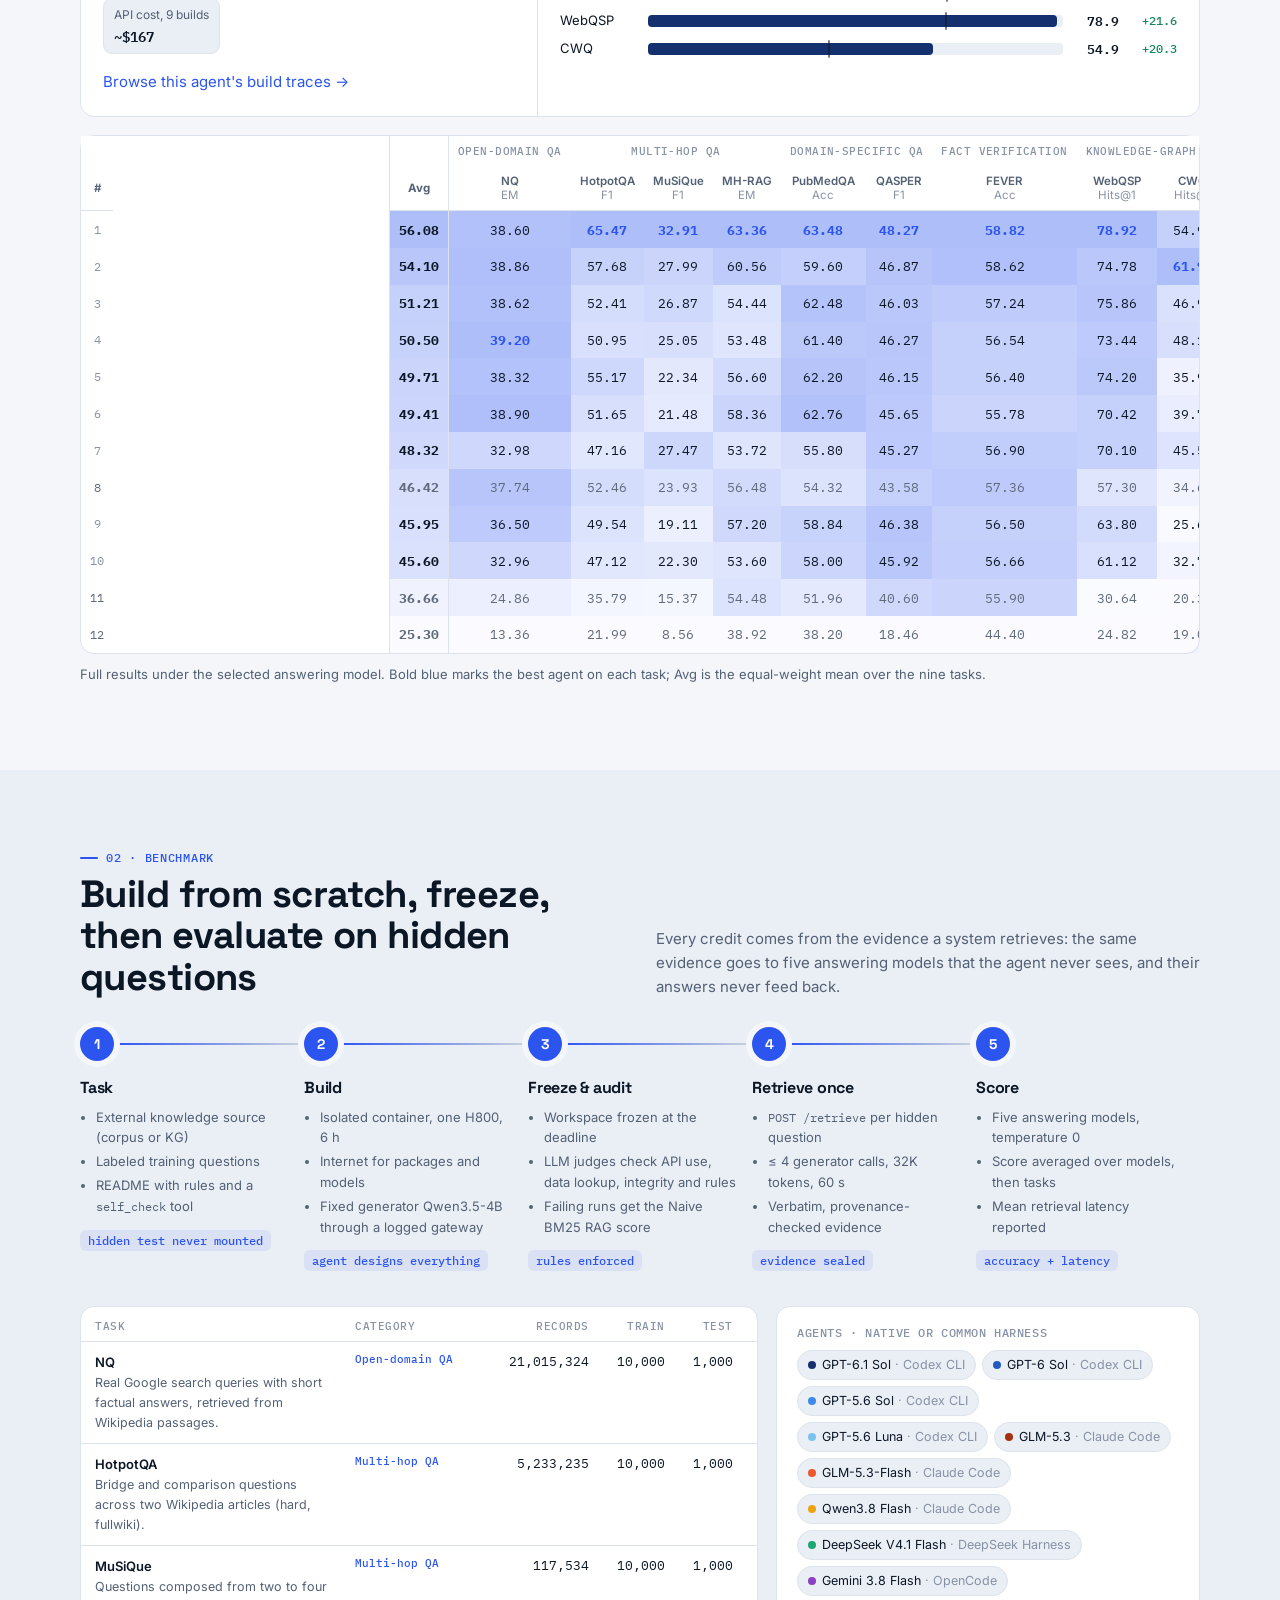
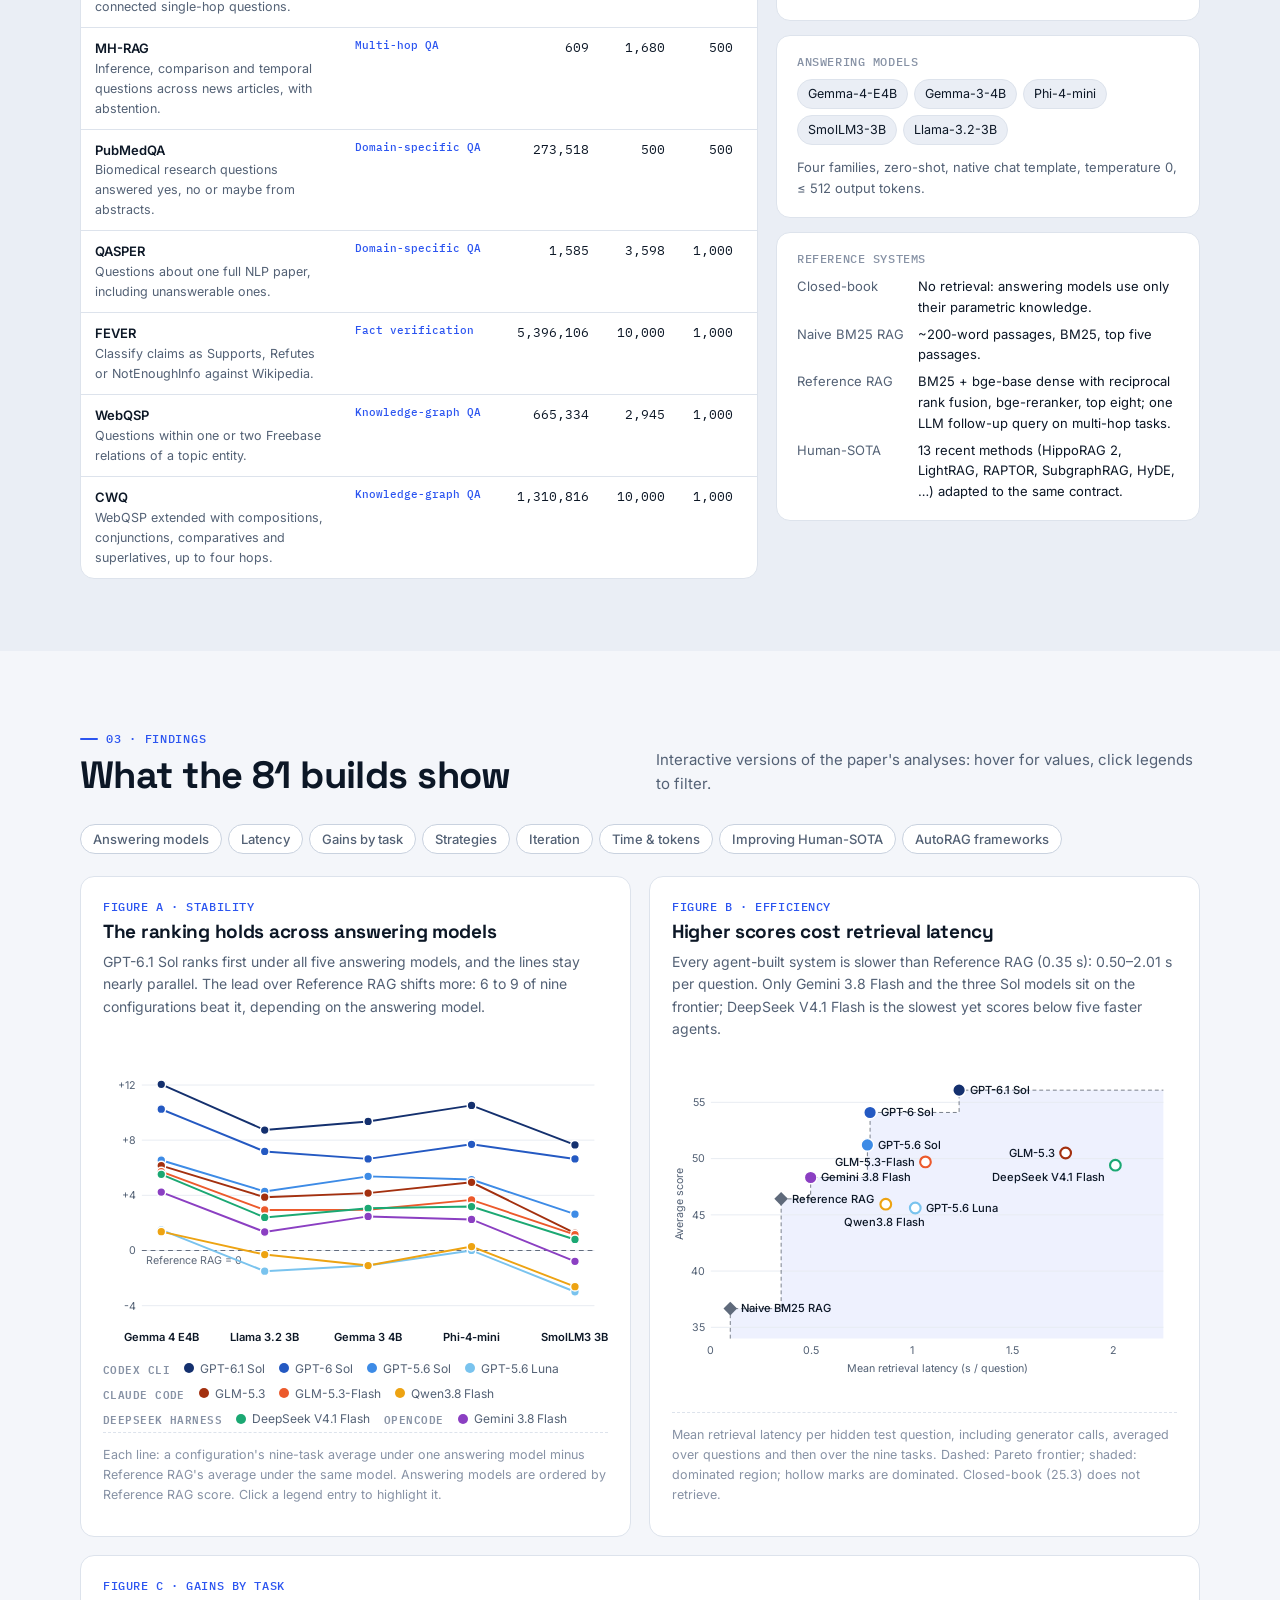
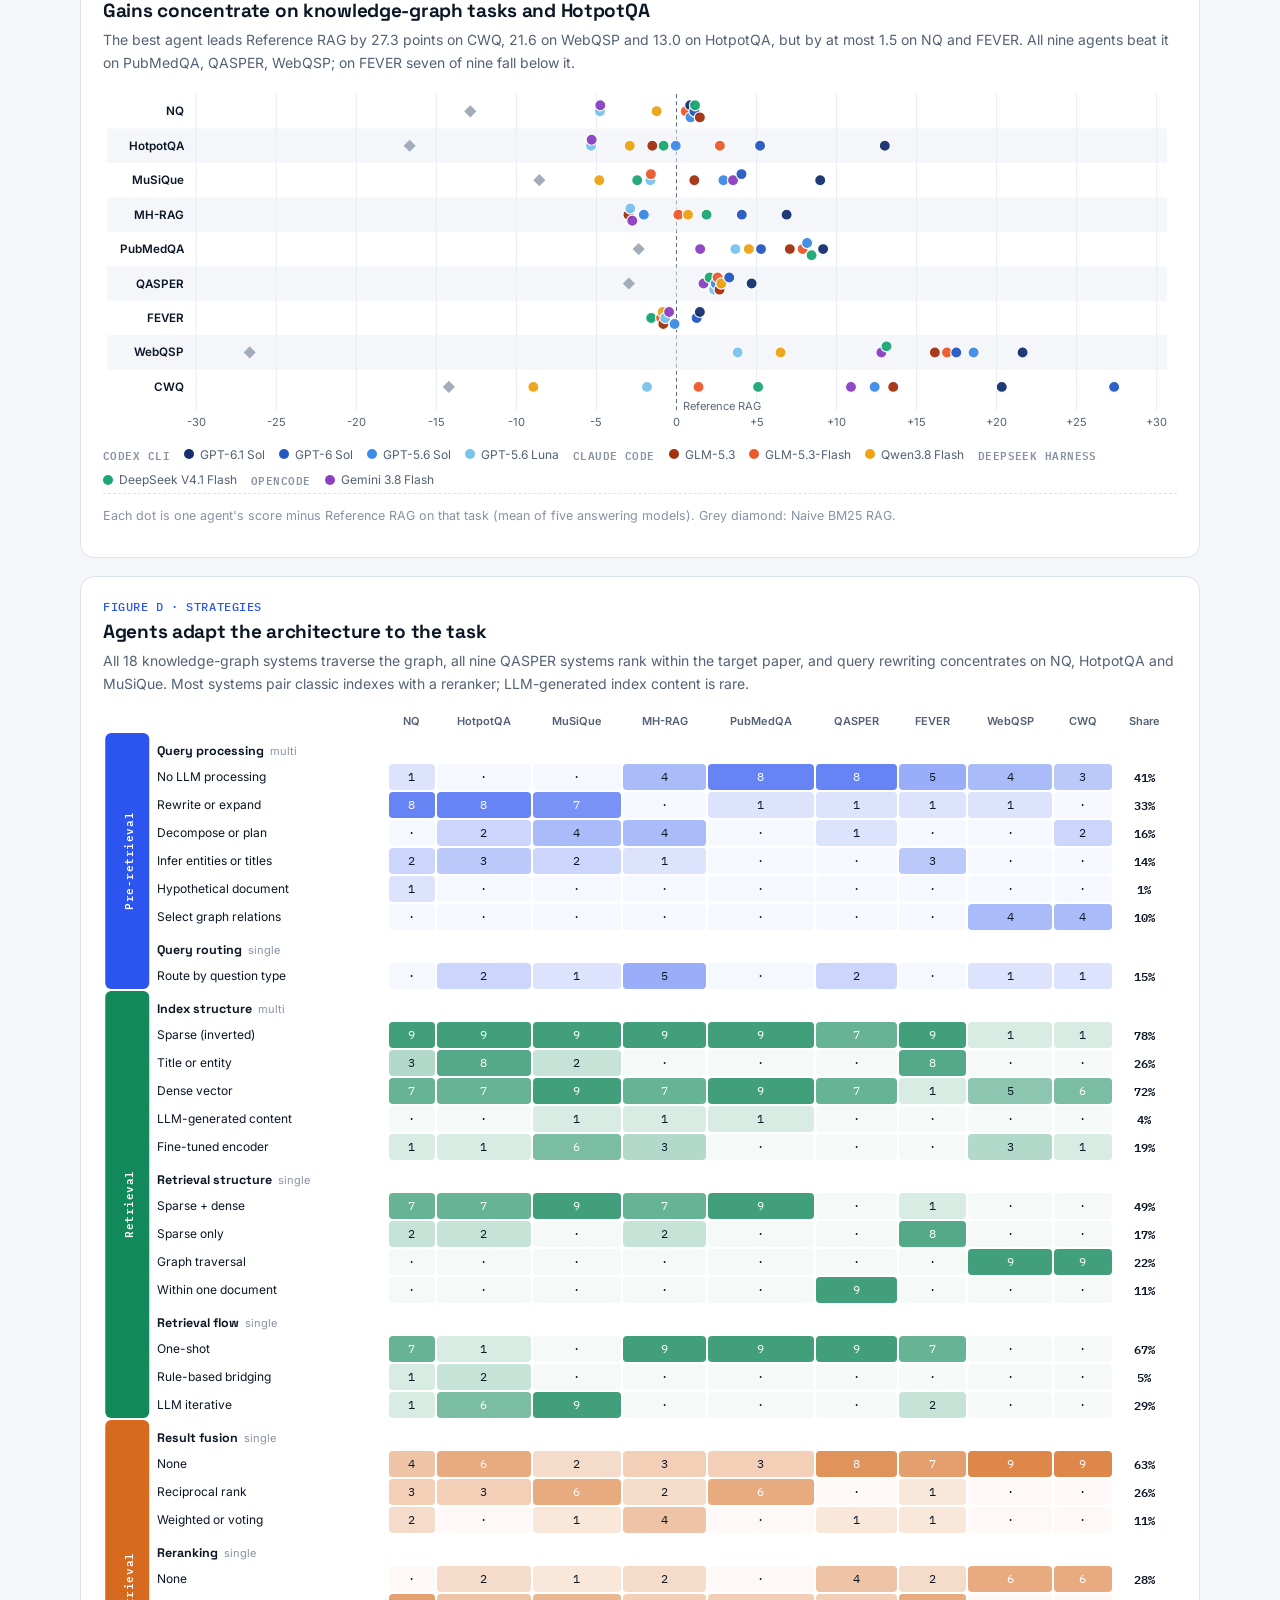
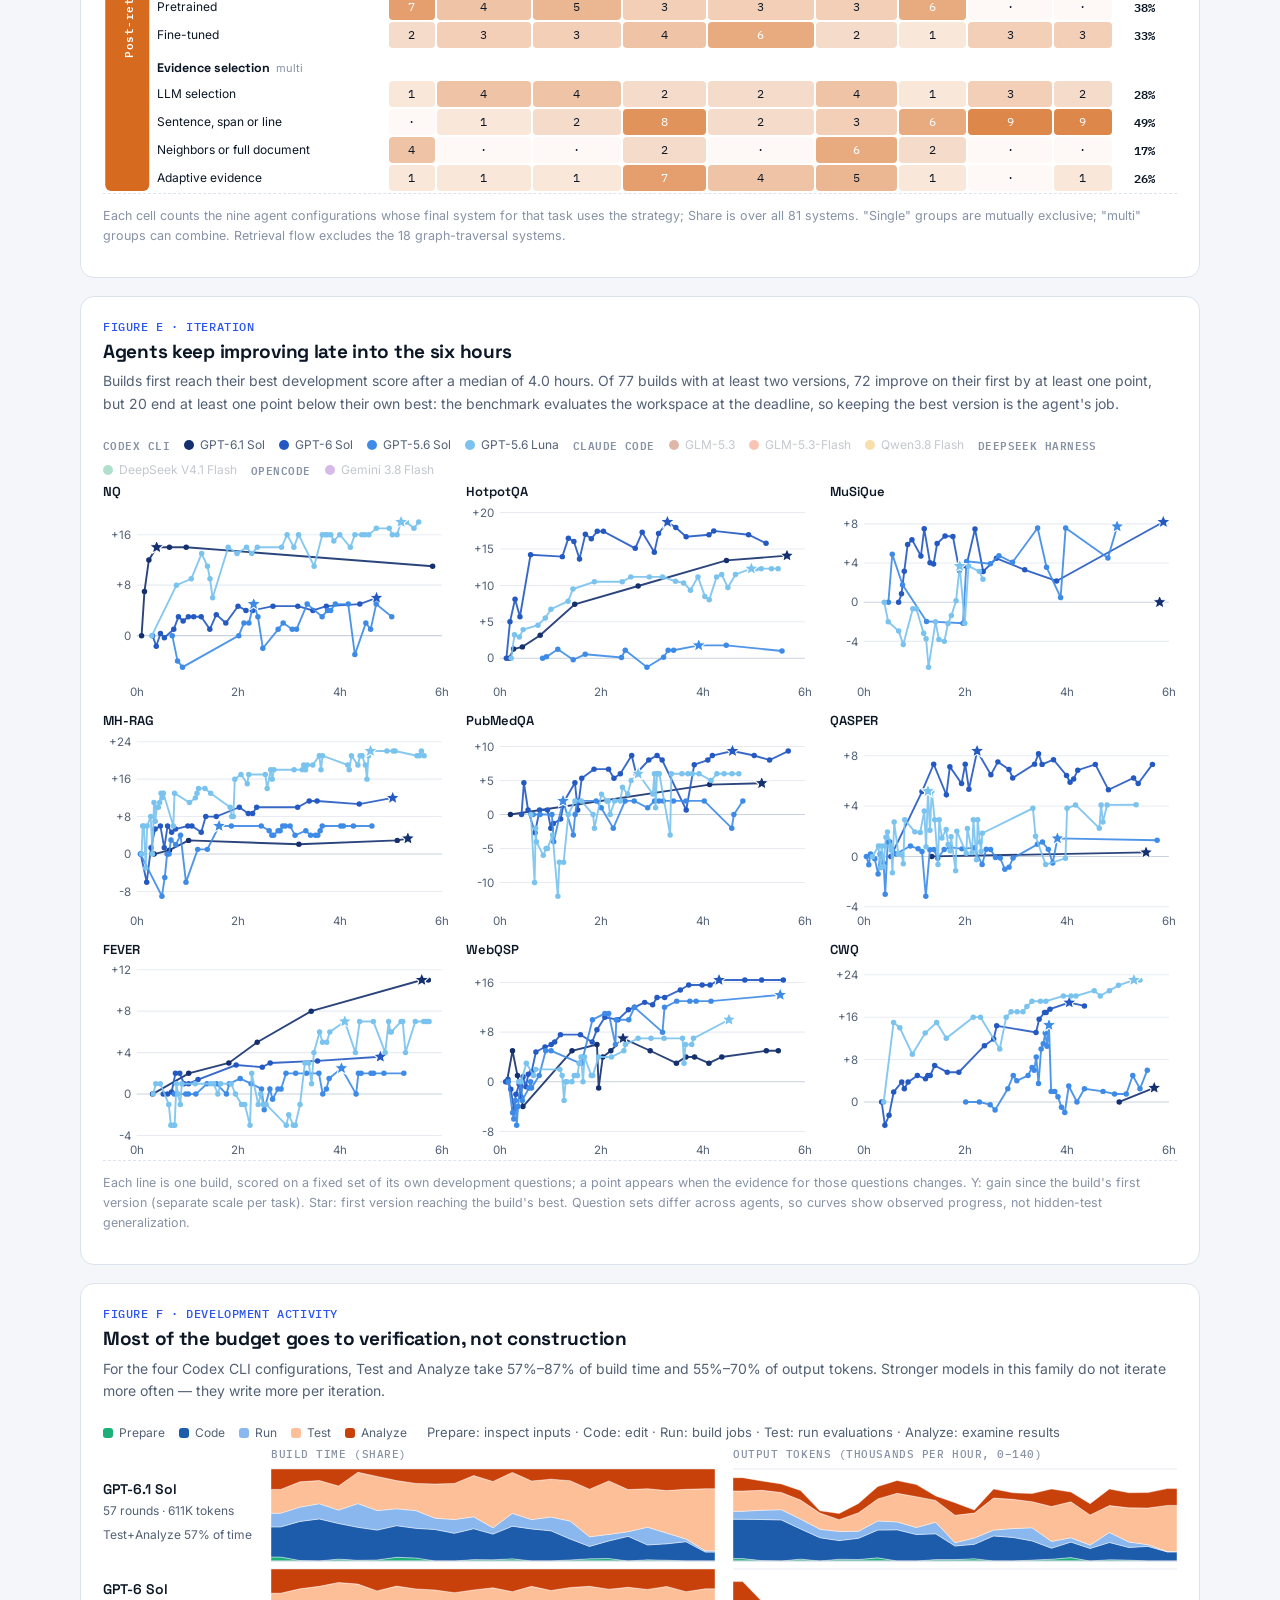
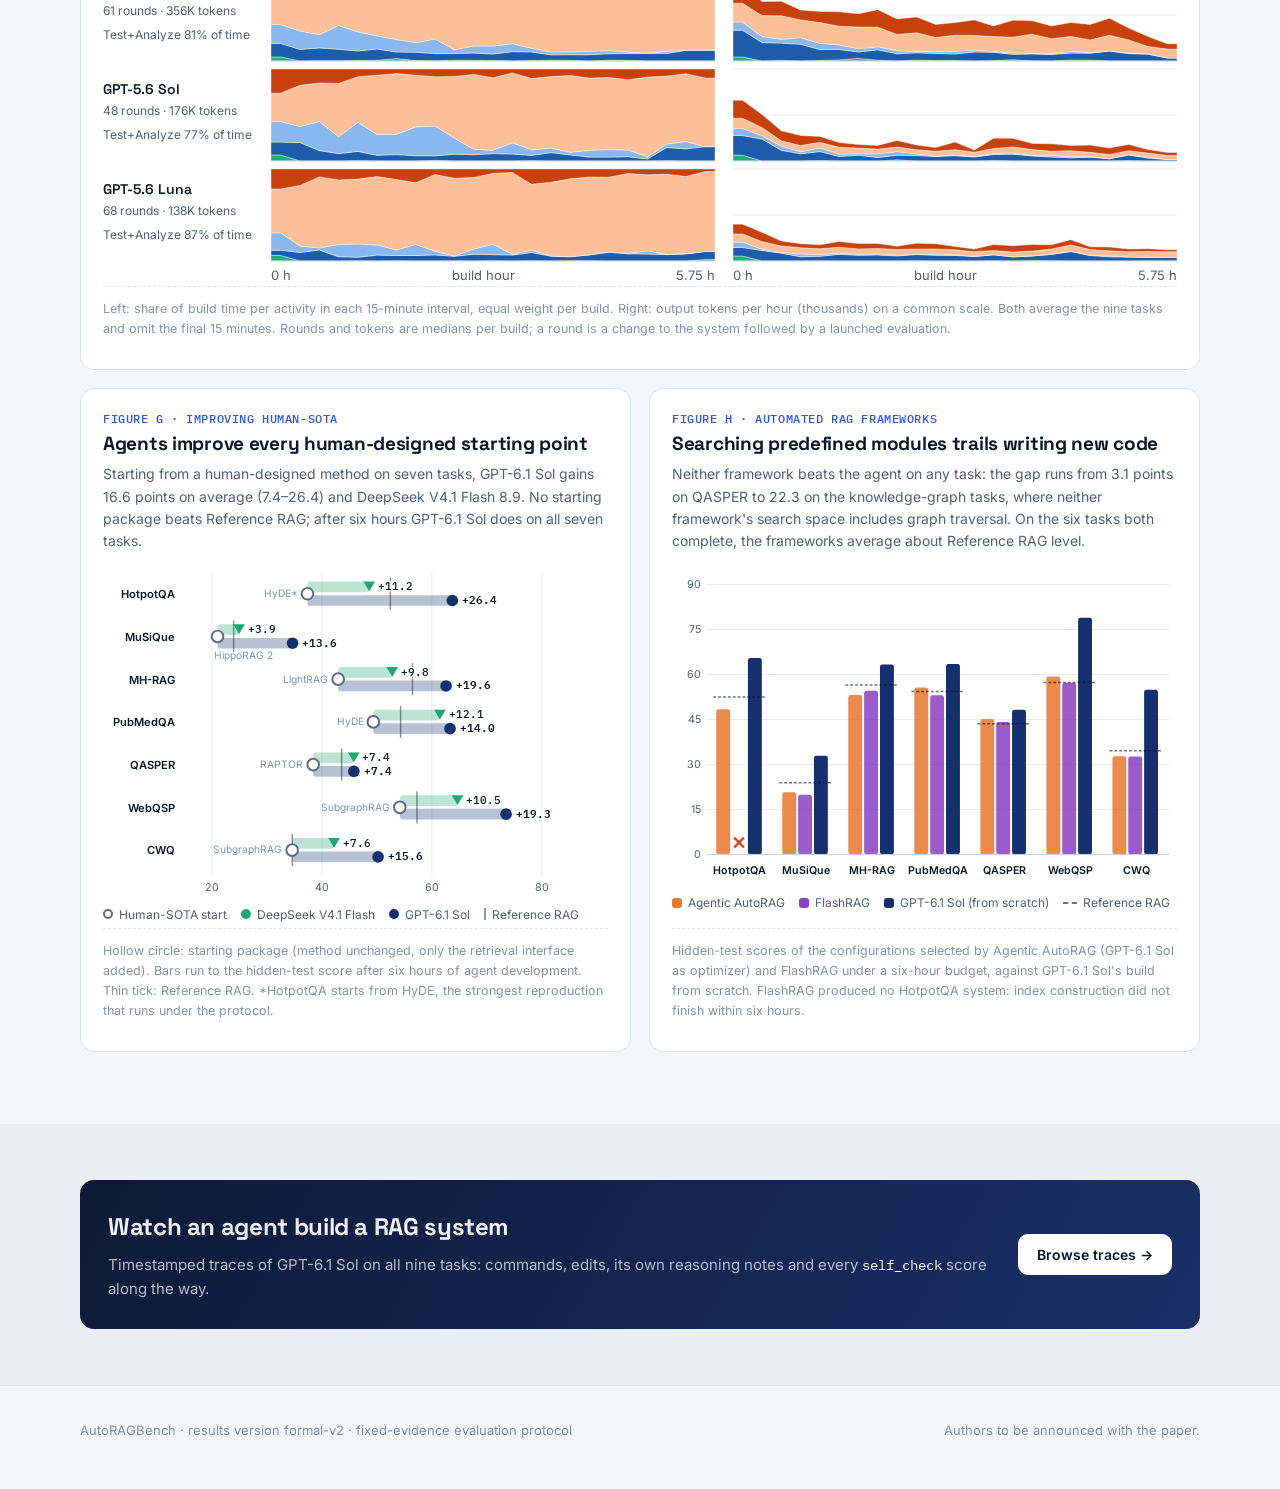
==== commit eee7baa4: "Redesign: landscape clickable leaderboard, eight interactive paper figures, no citation Co-Authored-" ====
--- a/index.html
+++ b/index.html
@@ -4,27 +4,25 @@
 <meta charset="utf-8">
 <meta name="viewport" content="width=device-width, initial-scale=1">
 <title>AutoRAGBench</title>
-<meta name="description" content="AutoRAGBench measures whether coding agents can engineer retrieval-augmented generation systems end to end and generalize to hidden test sets.">
+<meta name="description" content="AutoRAGBench evaluates how well LLM agents build retrieval-augmented generation systems from scratch: nine tasks, nine agent configurations, five held-out answering models.">
 <meta property="og:title" content="AutoRAGBench">
-<meta property="og:description" content="Can coding agents engineer RAG systems end to end? 9 agents, 9 benchmarks, 5 held-out readers.">
-<link rel="icon" href="data:image/svg+xml,%3Csvg xmlns='http://www.w3.org/2000/svg' viewBox='0 0 32 32'%3E%3Crect width='32' height='32' rx='7' fill='%2323665f'/%3E%3Ctext x='16' y='22' font-family='monospace' font-size='16' font-weight='700' text-anchor='middle' fill='white'%3EA%3C/text%3E%3C/svg%3E">
+<meta property="og:description" content="Can LLM agents build RAG systems from scratch? Nine tasks, nine agents, six hours on one H800 each.">
+<link rel="icon" href="data:image/svg+xml,%3Csvg xmlns='http://www.w3.org/2000/svg' viewBox='0 0 32 32'%3E%3Crect width='32' height='32' rx='8' fill='%230d1a36'/%3E%3Crect x='7' y='17' width='4' height='8' rx='1.5' fill='%238fa8ff'/%3E%3Crect x='14' y='12' width='4' height='13' rx='1.5' fill='%238fa8ff'/%3E%3Crect x='21' y='7' width='4' height='18' rx='1.5' fill='%235ee0b0'/%3E%3C/svg%3E">
 <link rel="preconnect" href="https://fonts.googleapis.com">
 <link rel="preconnect" href="https://fonts.gstatic.com" crossorigin>
-<link href="https://fonts.googleapis.com/css2?family=Inter:wght@400;500;600;700&family=JetBrains+Mono:wght@400;500;600;700;800&display=swap" rel="stylesheet">
+<link href="https://fonts.googleapis.com/css2?family=IBM+Plex+Mono:wght@400;500;600&family=Inter:wght@400;500;600;700&family=Space+Grotesk:wght@500;600;700&display=swap" rel="stylesheet">
 <link rel="stylesheet" href="assets/style.css">
 <script>try{var t=localStorage.getItem('theme');if(t)document.documentElement.dataset.theme=t;}catch(e){}</script>
 </head>
 <body>
 <nav class="nav">
   <div class="wrap">
-    <a class="brand" href="./">AutoRAG<b>Bench</b></a>
+    <a class="brand" href="./"><svg class="logo" viewBox="0 0 32 32"><rect width="32" height="32" rx="8" fill="#1b2d5c"/><rect x="7" y="17" width="4" height="8" rx="1.5" fill="#8fa8ff"/><rect x="14" y="12" width="4" height="13" rx="1.5" fill="#8fa8ff"/><rect x="21" y="7" width="4" height="18" rx="1.5" fill="#5ee0b0"/></svg>AutoRAGBench</a>
     <div class="nav-links">
       <a href="#leaderboard">Leaderboard</a>
+      <a href="#benchmark">Benchmark</a>
+      <a href="#findings">Findings</a>
       <a href="traces/">Traces</a>
-      <a href="#scoring">Scoring</a>
-      <a href="#setup">Setup</a>
-      <a href="#observations">Observations</a>
-      <a href="#cite">Cite</a>
     </div>
     <a class="icon-btn js-github" href="#" title="GitHub" aria-label="GitHub"><svg viewBox="0 0 16 16" fill="currentColor"><path d="M8 0C3.58 0 0 3.58 0 8c0 3.54 2.29 6.53 5.47 7.59.4.07.55-.17.55-.38 0-.19-.01-.82-.01-1.49-2.01.37-2.53-.49-2.69-.94-.09-.23-.48-.94-.82-1.13-.28-.15-.68-.52-.01-.53.63-.01 1.08.58 1.23.82.72 1.21 1.87.87 2.33.66.07-.52.28-.87.51-1.07-1.78-.2-3.64-.89-3.64-3.95 0-.87.31-1.59.82-2.15-.08-.2-.36-1.02.08-2.12 0 0 .67-.21 2.2.82.64-.18 1.32-.27 2-.27.68 0 1.36.09 2 .27 1.53-1.04 2.2-.82 2.2-.82.44 1.1.16 1.92.08 2.12.51.56.82 1.27.82 2.15 0 3.07-1.87 3.75-3.65 3.95.29.25.54.73.54 1.48 0 1.07-.01 1.93-.01 2.2 0 .21.15.46.55.38A8.013 8.013 0 0016 8c0-4.42-3.58-8-8-8z"/></svg></a>
     <button class="icon-btn js-theme" title="Toggle theme" aria-label="Toggle theme"><svg viewBox="0 0 24 24" fill="none" stroke="currentColor" stroke-width="2"><path d="M21 12.8A9 9 0 1111.2 3a7 7 0 009.8 9.8z"/></svg></button>
@@ -33,22 +31,22 @@
 
 <header class="hero">
   <div class="wrap">
-    <span class="pill"><b>NEW</b> · formal-v2 results · 81 agent-built RAG systems</span>
-    <h1>AutoRAG<span>Bench</span></h1>
-    <p class="tag">Measuring how well AI coding agents can engineer retrieval-augmented generation systems</p>
-    <p class="lede">We give each agent a raw corpus, a labeled training split, one H800 GPU and 6 hours to build a retrieval service from scratch. The frozen service runs once on a hidden test set, and five held-out reader models answer from the evidence it returns.</p>
-    <div class="btns">
-      <a class="btn primary js-paper" href="#" aria-disabled="true"><svg viewBox="0 0 24 24" fill="none" stroke="currentColor" stroke-width="2"><path d="M14 2H6a2 2 0 00-2 2v16a2 2 0 002 2h12a2 2 0 002-2V8z"/><path d="M14 2v6h6"/></svg><span>Paper (coming soon)</span></a>
-      <a class="btn js-github" href="#"><svg viewBox="0 0 16 16" fill="currentColor"><path d="M8 0C3.58 0 0 3.58 0 8c0 3.54 2.29 6.53 5.47 7.59.4.07.55-.17.55-.38 0-.19-.01-.82-.01-1.49-2.01.37-2.53-.49-2.69-.94-.09-.23-.48-.94-.82-1.13-.28-.15-.68-.52-.01-.53.63-.01 1.08.58 1.23.82.72 1.21 1.87.87 2.33.66.07-.52.28-.87.51-1.07-1.78-.2-3.64-.89-3.64-3.95 0-.87.31-1.59.82-2.15-.08-.2-.36-1.02.08-2.12 0 0 .67-.21 2.2.82.64-.18 1.32-.27 2-.27.68 0 1.36.09 2 .27 1.53-1.04 2.2-.82 2.2-.82.44 1.1.16 1.92.08 2.12.51.56.82 1.27.82 2.15 0 3.07-1.87 3.75-3.65 3.95.29.25.54.73.54 1.48 0 1.07-.01 1.93-.01 2.2 0 .21.15.46.55.38A8.013 8.013 0 0016 8c0-4.42-3.58-8-8-8z"/></svg>GitHub</a>
-      <a class="btn" href="traces/"><svg viewBox="0 0 24 24" fill="none" stroke="currentColor" stroke-width="2"><path d="M4 6h16M4 12h10M4 18h7"/></svg>Browse Traces</a>
-      <a class="btn" href="#leaderboard"><svg viewBox="0 0 24 24" fill="none" stroke="currentColor" stroke-width="2"><path d="M6 20V10M12 20V4M18 20v-7"/></svg>Leaderboard</a>
+    <div>
+      <span class="eyebrow">Benchmark · LLM agents · RAG engineering</span>
+      <h1>Auto<span class="grad">RAG</span>Bench</h1>
+      <p class="tag">How well can LLM agents build retrieval-augmented generation systems on their own?</p>
+      <p class="lede">Each agent gets a raw corpus, labeled training questions, one H800 GPU and six hours — no starter code and no prescribed pipeline. The frozen system then retrieves evidence for a hidden test set, and five held-out answering models answer from it.</p>
+      <div class="btns">
+        <a class="btn primary" href="#leaderboard"><svg viewBox="0 0 24 24" fill="none" stroke="currentColor" stroke-width="2"><path d="M6 20V10M12 20V4M18 20v-7"/></svg>Leaderboard</a>
+        <a class="btn" href="traces/"><svg viewBox="0 0 24 24" fill="none" stroke="currentColor" stroke-width="2"><path d="M4 6h16M4 12h10M4 18h7"/></svg>Browse traces</a>
+        <a class="btn js-paper" href="#" aria-disabled="true"><svg viewBox="0 0 24 24" fill="none" stroke="currentColor" stroke-width="2"><path d="M14 2H6a2 2 0 00-2 2v16a2 2 0 002 2h12a2 2 0 002-2V8z"/><path d="M14 2v6h6"/></svg><span>Paper (coming soon)</span></a>
+        <a class="btn js-github" href="#"><svg viewBox="0 0 16 16" fill="currentColor"><path d="M8 0C3.58 0 0 3.58 0 8c0 3.54 2.29 6.53 5.47 7.59.4.07.55-.17.55-.38 0-.19-.01-.82-.01-1.49-2.01.37-2.53-.49-2.69-.94-.09-.23-.48-.94-.82-1.13-.28-.15-.68-.52-.01-.53.63-.01 1.08.58 1.23.82.72 1.21 1.87.87 2.33.66.07-.52.28-.87.51-1.07-1.78-.2-3.64-.89-3.64-3.95 0-.87.31-1.59.82-2.15-.08-.2-.36-1.02.08-2.12 0 0 .67-.21 2.2.82.64-.18 1.32-.27 2-.27.68 0 1.36.09 2 .27 1.53-1.04 2.2-.82 2.2-.82.44 1.1.16 1.92.08 2.12.51.56.82 1.27.82 2.15 0 3.07-1.87 3.75-3.65 3.95.29.25.54.73.54 1.48 0 1.07-.01 1.93-.01 2.2 0 .21.15.46.55.38A8.013 8.013 0 0016 8c0-4.42-3.58-8-8-8z"/></svg>GitHub</a>
+      </div>
     </div>
-    <div class="stats">
-      <div><b>9</b><span>agents</span></div>
-      <div><b>9</b><span>benchmarks</span></div>
-      <div><b>5</b><span>held-out readers</span></div>
-      <div><b>81</b><span>builds</span></div>
-      <div><b>6 h</b><span>per build</span></div>
+    <div class="glance">
+      <h4>Average score · 9 tasks × 5 answering models</h4>
+      <div class="js-glance"></div>
+      <div class="gk"><div><b>9</b>tasks</div><div><b>9</b>agents</div><div><b>5</b>answering models</div><div><b>6 h</b>per build</div></div>
     </div>
   </div>
 </header>
@@ -56,129 +54,136 @@
 <section class="block" id="leaderboard">
   <div class="wrap">
     <div class="sec-head">
-      <h2>Leaderboard</h2>
-      <p>Macro-average over nine benchmarks, scored ×100. One build per agent and benchmark — no repeats and no best-of-n. The dashed tick marks the expert Reference RAG.</p>
+      <div><span class="eyebrow">01 · Leaderboard</span><h2>Agent-built RAG systems vs. reference pipelines</h2></div>
+      <p>One six-hour build per agent and task, no repeats and no best-of-n. Scores are primary metrics ×100. Click any bar to see that system task by task.</p>
     </div>
-    <div class="controls">Reader: <div class="seg js-reader"></div></div>
-    <div class="card lb js-lb"></div>
-    <p class="note" style="text-align:center;margin-top:10px">Tap a row to see per-benchmark scores. Δ = difference from Reference RAG under the same reader(s).</p>
+    <div class="card lb-card">
+      <div class="controls">
+        <div class="ctl">Task <div class="seg js-task"></div></div>
+        <div class="ctl">Answering model <select class="sel js-reader"></select></div>
+      </div>
+      <div class="scroll-x"><div class="lb-chart js-main"></div></div>
+      <div class="lb-hint js-hint"></div>
+      <div class="detail js-detail"></div>
+    </div>
+    <div class="card" style="margin-top:18px">
+      <div class="scroll-x"><table class="heat js-table"></table></div>
+    </div>
+    <p class="note" style="margin-top:10px">Full results under the selected answering model. Bold blue marks the best agent on each task; Avg is the equal-weight mean over the nine tasks.</p>
+  </div>
+</section>
 
-    <div class="card" style="margin-top:28px;padding:6px 0 4px">
-      <div class="tbl-wrap"><table class="heat js-heat"></table></div>
+<section class="block alt" id="benchmark">
+  <div class="wrap">
+    <div class="sec-head">
+      <div><span class="eyebrow">02 · Benchmark</span><h2>Build from scratch, freeze, then evaluate on hidden questions</h2></div>
+      <p>Every credit comes from the evidence a system retrieves: the same evidence goes to five answering models that the agent never sees, and their answers never feed back.</p>
     </div>
-    <p class="note" style="text-align:center;margin-top:10px">Scores by benchmark under the selected reader · darker = higher within column · outlined = best agent.</p>
-
-    <div class="two" style="margin-top:28px">
-      <div class="card chart-card">
-        <h3>Accuracy vs. retrieval latency</h3>
-        <p class="sub">Mean test-time retrieval seconds per question (excludes reader time), averaged over nine benchmarks.</p>
-        <div class="js-scatter"></div>
-        <div class="legend js-legend"></div>
-      </div>
-      <div class="card chart-card">
-        <h3>Gain over the reference, per benchmark</h3>
-        <p class="sub">Best agent, median agent and BM25, each minus Reference RAG (points, selected reader).</p>
-        <div class="js-gain"></div>
-        <div class="legend"><span><i class="dot" style="background:var(--accent)"></i>best agent</span><span><i class="dot" style="background:var(--c-google)"></i>median agent</span><span><i class="dot" style="background:var(--ref)"></i>BM25 RAG</span></div>
+    <div class="steps5">
+      <div class="s"><span class="n">1</span><h4>Task</h4><ul><li>External knowledge source (corpus or KG)</li><li>Labeled training questions</li><li>README with rules and a <code>self_check</code> tool</li></ul><span class="tagline">hidden test never mounted</span></div>
+      <div class="s"><span class="n">2</span><h4>Build</h4><ul><li>Isolated container, one H800, 6 h</li><li>Internet for packages and models</li><li>Fixed generator Qwen3.5-4B through a logged gateway</li></ul><span class="tagline">agent designs everything</span></div>
+      <div class="s"><span class="n">3</span><h4>Freeze &amp; audit</h4><ul><li>Workspace frozen at the deadline</li><li>LLM judges check API use, data lookup, integrity and rules</li><li>Failing runs get the Naive BM25 RAG score</li></ul><span class="tagline">rules enforced</span></div>
+      <div class="s"><span class="n">4</span><h4>Retrieve once</h4><ul><li><code>POST /retrieve</code> per hidden question</li><li>≤ 4 generator calls, 32K tokens, 60 s</li><li>Verbatim, provenance-checked evidence</li></ul><span class="tagline">evidence sealed</span></div>
+      <div class="s"><span class="n">5</span><h4>Score</h4><ul><li>Five answering models, temperature 0</li><li>Score averaged over models, then tasks</li><li>Mean retrieval latency reported</li></ul><span class="tagline">accuracy + latency</span></div>
+    </div>
+    <div class="two-col">
+      <div class="card"><div class="scroll-x"><table class="tasks js-tasks"></table></div></div>
+      <div class="side">
+        <div class="card"><h4>Agents · native or common harness</h4><div class="js-agentpills"></div></div>
+        <div class="card"><h4>Answering models</h4><div class="js-readerpills"></div></div>
+        <div class="card"><h4>Reference systems</h4><dl class="js-refs"></dl></div>
       </div>
     </div>
   </div>
 </section>
 
-<section class="block alt" id="scoring">
+<section class="block" id="findings">
   <div class="wrap">
     <div class="sec-head">
-      <h2>How a Run Is Scored</h2>
-      <p>The agent never sees the test questions or the readers. It ships a service that may only return verbatim, provenance-checked passages, so all credit comes from retrieval.</p>
+      <div><span class="eyebrow">03 · Findings</span><h2>What the 81 builds show</h2></div>
+      <p>Interactive versions of the paper's analyses: hover for values, click legends to filter.</p>
     </div>
-    <div class="flow">
-      <div class="card step"><h4>1 · Build</h4><ul><li>Raw corpus + labeled train split</li><li>One H800, 6 hours, isolated sandbox</li><li>Fixed generator: Qwen3.5-4B</li><li><code>self_check</code> on a dev split</li></ul><span class="out">submission/ → frozen</span></div>
-      <div class="arr">→</div>
-      <div class="card step"><h4>2 · Audit</h4><ul><li>API-usage judge</li><li>Data-lookup judge</li><li>Integrity judge</li><li>General rules judge</li><li>Workspace &amp; leak scans</li></ul></div>
-      <div class="arr">→</div>
-      <div class="card step"><h4>3 · Retrieve once</h4><ul><li><code>POST /retrieve</code> on hidden test</li><li>≤ 4 generator calls, 32k tokens, 60 s per question</li><li>Evidence ≤ 32k chars, verbatim from corpus</li></ul><span class="out">evidence → sealed</span></div>
-      <div class="arr">→</div>
-      <div class="card step"><h4>4 · Five readers answer</h4><ul><li>Gemma 4 E4B · Gemma 3 4B · Phi-4-mini · SmolLM3 3B · Llama 3.2 3B</li><li>Temperature 0, ≤ 512 tokens</li><li>Answers never feed back</li></ul><span class="out">score = mean of 5 readers</span></div>
+    <div class="fnav">
+      <a href="#f-stability">Answering models</a><a href="#f-pareto">Latency</a><a href="#f-tasks">Gains by task</a><a href="#f-strategy">Strategies</a>
+      <a href="#f-iteration">Iteration</a><a href="#f-activity">Time &amp; tokens</a><a href="#f-human">Improving Human-SOTA</a><a href="#f-frameworks">AutoRAG frameworks</a>
     </div>
-    <div class="flagbox"><b class="ok">CLEAN</b> scored on the hidden test · <b class="bad">FLAGGED</b> no score, never back-filled</div>
-  </div>
-</section>
-
-<section class="block" id="setup">
-  <div class="wrap">
-    <div class="sec-head">
-      <h2>Benchmark Setup</h2>
-      <p>Every agent runs under the same conditions, through its own native CLI harness at high reasoning effort.</p>
-    </div>
-    <div class="facts">
-      <div class="card"><h4>Agents</h4><p>9 models in 4 harnesses: Codex CLI, Claude Code, OpenCode, DeepSeek Harness</p></div>
-      <div class="card"><h4>Hardware</h4><p>One H800 80 GB GPU per build</p></div>
-      <div class="card"><h4>Time limit</h4><p>6 hours; the workspace freezes at the deadline</p></div>
-      <div class="card"><h4>Generator</h4><p>Qwen3.5-4B, metered per question at test time</p></div>
-      <div class="card"><h4>Score</h4><p>Primary metric ×100, mean over 5 readers, macro over 9 tasks</p></div>
-    </div>
-    <div class="bench-grid js-bench"></div>
-  </div>
-</section>
-
-<section class="block alt" id="observations">
-  <div class="wrap">
-    <div class="sec-head">
-      <h2>Observations</h2>
-      <p>What the scores and the 81 delivered systems show about how agents engineer RAG.</p>
-    </div>
-    <div class="tabs js-tabs">
-      <button class="on" data-t="o1">Beating experts</button>
-      <button data-t="o2">Where gains come from</button>
-      <button data-t="o3">Reader agreement</button>
-      <button data-t="o4">What agents build</button>
-    </div>
-    <div class="obs on" id="o1"><div class="card">
-      <h3>Seven of nine agents beat the expert reference RAG</h3>
-      <p class="js-o1"></p>
-      <div class="js-o1chart"></div>
-    </div></div>
-    <div class="obs" id="o2"><div class="card">
-      <h3>Gains concentrate on knowledge-graph and multi-hop tasks</h3>
-      <p class="js-o2"></p>
-      <div class="tbl-wrap"><table class="heat js-o2tbl"></table></div>
-    </div></div>
-    <div class="obs" id="o3"><div class="card">
-      <h3>The ranking holds across all five readers</h3>
-      <p class="js-o3"></p>
-      <div class="tbl-wrap"><table class="heat js-o3tbl"></table></div>
-    </div></div>
-    <div class="obs" id="o4"><div class="card">
-      <h3>Agents adapt the architecture to the task</h3>
-      <p>We coded the 81 delivered systems along the RAG pipeline. Every agent switches to graph traversal on WebQSP and CWQ and to single-document retrieval on QASPER, while open-domain tasks get sparse + dense hybrids. Numbers count agents (out of 9) using each component; Share is over all 81 systems (retrieval flow excludes the 18 graph systems).</p>
-      <div class="tbl-wrap"><table class="strat js-strat"></table></div>
-    </div></div>
-  </div>
-</section>
-
-<section class="block" id="cite">
-  <div class="wrap narrow">
-    <div class="sec-head">
-      <h2>Team</h2>
-      <p class="js-team">Author list coming with the paper release.</p>
-    </div>
-    <div class="sec-head" style="margin-top:44px">
-      <h2>Citation</h2>
-      <p>If you find AutoRAGBench useful, please cite us as:</p>
-    </div>
-    <div class="card cite">
-      <button class="btn sm js-copy">Copy</button>
-<pre class="js-bib">@misc{autoragbench2026,
-  title  = {AutoRAGBench: Can Coding Agents Engineer Retrieval-Augmented Generation Systems?},
-  author = {AutoRAGBench Team},
-  year   = {2026},
-  note   = {Project page: https://zhanghang9991.github.io/AutoRAGBench_Website/}
-}</pre>
+    <div class="fgrid">
+      <div class="card fig" id="f-stability">
+        <span class="fl">Figure A · Stability</span>
+        <h3>The ranking holds across answering models</h3>
+        <p class="take js-t-stab"></p>
+        <div class="js-stab"></div>
+        <div class="legend js-stab-leg"></div>
+        <p class="cap">Each line: a configuration's nine-task average under one answering model minus Reference RAG's average under the same model. Answering models are ordered by Reference RAG score. Click a legend entry to highlight it.</p>
+      </div>
+      <div class="card fig" id="f-pareto">
+        <span class="fl">Figure B · Efficiency</span>
+        <h3>Higher scores cost retrieval latency</h3>
+        <p class="take js-t-pareto"></p>
+        <div class="js-pareto"></div>
+        <p class="cap">Mean retrieval latency per hidden test question, including generator calls, averaged over questions and then over the nine tasks. Dashed: Pareto frontier; shaded: dominated region; hollow marks are dominated. Closed-book (25.3) does not retrieve.</p>
+      </div>
+      <div class="card fig wide" id="f-tasks">
+        <span class="fl">Figure C · Gains by task</span>
+        <h3>Gains concentrate on knowledge-graph tasks and HotpotQA</h3>
+        <p class="take js-t-tasks"></p>
+        <div class="js-tasks-chart"></div>
+        <div class="legend js-tasks-leg"></div>
+        <p class="cap">Each dot is one agent's score minus Reference RAG on that task (mean of five answering models). Grey diamond: Naive BM25 RAG.</p>
+      </div>
+      <div class="card fig wide" id="f-strategy">
+        <span class="fl">Figure D · Strategies</span>
+        <h3>Agents adapt the architecture to the task</h3>
+        <p class="take">All 18 knowledge-graph systems traverse the graph, all nine QASPER systems rank within the target paper, and query rewriting concentrates on NQ, HotpotQA and MuSiQue. Most systems pair classic indexes with a reranker; LLM-generated index content is rare.</p>
+        <div class="scroll-x"><table class="strat js-strat"></table></div>
+        <p class="cap">Each cell counts the nine agent configurations whose final system for that task uses the strategy; Share is over all 81 systems. "Single" groups are mutually exclusive; "multi" groups can combine. Retrieval flow excludes the 18 graph-traversal systems.</p>
+      </div>
+      <div class="card fig wide" id="f-iteration">
+        <span class="fl">Figure E · Iteration</span>
+        <h3>Agents keep improving late into the six hours</h3>
+        <p class="take">Builds first reach their best development score after a median of 4.0 hours. Of 77 builds with at least two versions, 72 improve on their first by at least one point, but 20 end at least one point below their own best: the benchmark evaluates the workspace at the deadline, so keeping the best version is the agent's job.</p>
+        <div class="legend js-iter-leg"></div>
+        <div class="sm-grid js-iter"></div>
+        <p class="cap">Each line is one build, scored on a fixed set of its own development questions; a point appears when the evidence for those questions changes. Y: gain since the build's first version (separate scale per task). Star: first version reaching the build's best. Question sets differ across agents, so curves show observed progress, not hidden-test generalization.</p>
+      </div>
+      <div class="card fig wide" id="f-activity">
+        <span class="fl">Figure F · Development activity</span>
+        <h3>Most of the budget goes to verification, not construction</h3>
+        <p class="take">For the four Codex CLI configurations, Test and Analyze take 57%–87% of build time and 55%–70% of output tokens. Stronger models in this family do not iterate more often — they write more per iteration.</p>
+        <div class="legend js-act-leg"></div>
+        <div class="act-grid js-act"></div>
+        <p class="cap">Left: share of build time per activity in each 15-minute interval, equal weight per build. Right: output tokens per hour (thousands) on a common scale. Both average the nine tasks and omit the final 15 minutes. Rounds and tokens are medians per build; a round is a change to the system followed by a launched evaluation.</p>
+      </div>
+      <div class="card fig" id="f-human">
+        <span class="fl">Figure G · Improving Human-SOTA</span>
+        <h3>Agents improve every human-designed starting point</h3>
+        <p class="take js-t-human"></p>
+        <div class="js-human"></div>
+        <div class="legend js-human-leg"></div>
+        <p class="cap">Hollow circle: starting package (method unchanged, only the retrieval interface added). Bars run to the hidden-test score after six hours of agent development. Thin tick: Reference RAG. *HotpotQA starts from HyDE, the strongest reproduction that runs under the protocol.</p>
+      </div>
+      <div class="card fig" id="f-frameworks">
+        <span class="fl">Figure H · Automated RAG frameworks</span>
+        <h3>Searching predefined modules trails writing new code</h3>
+        <p class="take js-t-fw"></p>
+        <div class="js-fw"></div>
+        <div class="legend js-fw-leg"></div>
+        <p class="cap">Hidden-test scores of the configurations selected by Agentic AutoRAG (GPT-6.1 Sol as optimizer) and FlashRAG under a six-hour budget, against GPT-6.1 Sol's build from scratch. FlashRAG produced no HotpotQA system: index construction did not finish within six hours.</p>
+      </div>
     </div>
   </div>
 </section>
 
-<footer><div class="wrap">AutoRAGBench · results version formal-v2 · evaluation protocol fixed-evidence-v1</div></footer>
+<section class="block alt" style="padding:56px 0">
+  <div class="wrap">
+    <div class="card cta">
+      <div><h3>Watch an agent build a RAG system</h3><p>Timestamped traces of GPT-6.1 Sol on all nine tasks: commands, edits, its own reasoning notes and every <code style="color:#fff">self_check</code> score along the way.</p></div>
+      <a class="btn" href="traces/">Browse traces →</a>
+    </div>
+  </div>
+</section>
+
+<footer><div class="wrap"><span>AutoRAGBench · results version formal-v2 · fixed-evidence evaluation protocol</span><span class="js-team">Authors to be announced with the paper.</span></div></footer>
 <div class="tip"></div>
 <script src="assets/data.js"></script>
 <script src="assets/common.js"></script>
--- a/assets/style.css
+++ b/assets/style.css
@@ -1,276 +1,311 @@
+/* AutoRAGBench — cool editorial look: dark navy hero, white panels, geometric headings */
 :root {
-  --bg: #f6f3ec;
-  --bg-alt: #efeadf;
-  --surface: #fffdf8;
-  --text: #1f1d1a;
-  --muted: #6b665d;
-  --faint: #9a948a;
-  --border: #e2dccf;
-  --accent: #23665f;
-  --accent-ink: #ffffff;
-  --accent-soft: rgba(35, 102, 95, 0.10);
-  --heat: 35, 102, 95;
-  --pos: #1f7a4d;
-  --neg: #b4472f;
-  --ref: #8a8378;
-  --c-openai: #23665f;
-  --c-zhipu: #3a64c8;
-  --c-deepseek: #6d4fd0;
-  --c-google: #c47d12;
-  --c-qwen: #b0418a;
-  --k-cmd: #3a64c8;
-  --k-say: #23665f;
-  --k-patch: #c47d12;
-  --k-sc: #b0418a;
-  --k-out: #8a8378;
-  --shadow: 0 1px 2px rgba(40, 30, 10, .05), 0 4px 18px rgba(40, 30, 10, .05);
-  --mono: "JetBrains Mono", ui-monospace, SFMono-Regular, Menlo, Consolas, monospace;
+  --bg: #f4f6fa;
+  --bg2: #eaeef5;
+  --surface: #ffffff;
+  --ink: #0c1726;
+  --muted: #536175;
+  --faint: #8792a5;
+  --line: #dde3ec;
+  --line2: #c9d2df;
+  --primary: #2c55f0;
+  --primary-ink: #ffffff;
+  --primary-soft: rgba(44, 85, 240, .08);
+  --pos: #12895a;
+  --neg: #cf4527;
+  --ref: #a3acba;
+  --ref-ink: #5f6a7b;
+  --grid: #e8ecf2;
+  --tip-bg: #0c1726;
+  --tip-ink: #f4f6fa;
+  --heat: 44, 85, 240;
+  --act-prepare: #1baf7a; --act-code: #1c5cab; --act-run: #8ab8ee; --act-test: #fcbf98; --act-analyze: #c8410b;
+  --k-cmd: #2c55f0; --k-say: #12895a; --k-patch: #c2780a; --k-sc: #b0367f; --k-out: #7a8597;
+  --mono: "IBM Plex Mono", ui-monospace, SFMono-Regular, Menlo, Consolas, monospace;
   --sans: "Inter", system-ui, -apple-system, "Segoe UI", Roboto, sans-serif;
+  --display: "Space Grotesk", "Inter", system-ui, sans-serif;
+  --radius: 14px;
   color-scheme: light;
 }
 @media (prefers-color-scheme: dark) {
   :root:not([data-theme="light"]) {
-    --bg: #161513; --bg-alt: #1c1b18; --surface: #22201c; --text: #ece7dd; --muted: #a59f94; --faint: #7a756c;
-    --border: #36332d; --accent: #5cb8ac; --accent-ink: #10201e; --accent-soft: rgba(92, 184, 172, .14); --heat: 92, 184, 172;
-    --pos: #5fc28d; --neg: #e5826b; --ref: #8f897e;
-    --c-openai: #5cb8ac; --c-zhipu: #7d9cf0; --c-deepseek: #a58cf2; --c-google: #e7a948; --c-qwen: #e07ab9;
-    --k-cmd: #7d9cf0; --k-say: #5cb8ac; --k-patch: #e7a948; --k-sc: #e07ab9; --k-out: #8f897e;
-    --shadow: 0 1px 2px rgba(0, 0, 0, .3), 0 4px 18px rgba(0, 0, 0, .25);
+    --bg: #0a0f19; --bg2: #0e1522; --surface: #121a28; --ink: #e5ebf4; --muted: #9ba8bc; --faint: #6c788c;
+    --line: #222d3f; --line2: #2f3c52; --primary: #7d9bff; --primary-ink: #0a1020; --primary-soft: rgba(125, 155, 255, .12);
+    --pos: #43c58e; --neg: #f07a5f; --ref: #4f5b6e; --ref-ink: #9aa6b8; --grid: #1c2638; --tip-bg: #e5ebf4; --tip-ink: #0a0f19;
+    --heat: 125, 155, 255; --act-run: #6d9fd8; --act-test: #e9a882; --act-code: #4d84d6;
+    --k-cmd: #7d9bff; --k-say: #43c58e; --k-patch: #e7a948; --k-sc: #e47ab8; --k-out: #8f9bb0;
     color-scheme: dark;
   }
 }
 :root[data-theme="dark"] {
-  --bg: #161513; --bg-alt: #1c1b18; --surface: #22201c; --text: #ece7dd; --muted: #a59f94; --faint: #7a756c;
-  --border: #36332d; --accent: #5cb8ac; --accent-ink: #10201e; --accent-soft: rgba(92, 184, 172, .14); --heat: 92, 184, 172;
-  --pos: #5fc28d; --neg: #e5826b; --ref: #8f897e;
-  --c-openai: #5cb8ac; --c-zhipu: #7d9cf0; --c-deepseek: #a58cf2; --c-google: #e7a948; --c-qwen: #e07ab9;
-  --k-cmd: #7d9cf0; --k-say: #5cb8ac; --k-patch: #e7a948; --k-sc: #e07ab9; --k-out: #8f897e;
-  --shadow: 0 1px 2px rgba(0, 0, 0, .3), 0 4px 18px rgba(0, 0, 0, .25);
+  --bg: #0a0f19; --bg2: #0e1522; --surface: #121a28; --ink: #e5ebf4; --muted: #9ba8bc; --faint: #6c788c;
+  --line: #222d3f; --line2: #2f3c52; --primary: #7d9bff; --primary-ink: #0a1020; --primary-soft: rgba(125, 155, 255, .12);
+  --pos: #43c58e; --neg: #f07a5f; --ref: #4f5b6e; --ref-ink: #9aa6b8; --grid: #1c2638; --tip-bg: #e5ebf4; --tip-ink: #0a0f19;
+  --heat: 125, 155, 255; --act-run: #6d9fd8; --act-test: #e9a882; --act-code: #4d84d6;
+  --k-cmd: #7d9bff; --k-say: #43c58e; --k-patch: #e7a948; --k-sc: #e47ab8; --k-out: #8f9bb0;
   color-scheme: dark;
 }
 
 * { box-sizing: border-box; }
-html { scroll-behavior: smooth; scroll-padding-top: 72px; }
-body { margin: 0; background: var(--bg); color: var(--text); font: 15px/1.6 var(--sans); -webkit-font-smoothing: antialiased; overflow-x: hidden; }
-a { color: var(--accent); text-decoration: none; }
+html { scroll-behavior: smooth; scroll-padding-top: 70px; }
+body { margin: 0; background: var(--bg); color: var(--ink); font: 15px/1.6 var(--sans); -webkit-font-smoothing: antialiased; overflow-x: hidden; }
+a { color: var(--primary); text-decoration: none; }
 a:hover { text-decoration: underline; }
-h1, h2, h3, h4 { font-family: var(--mono); letter-spacing: -0.01em; margin: 0; }
-code, .mono { font-family: var(--mono); }
-.wrap { max-width: 1080px; margin: 0 auto; padding: 0 20px; }
-.wrap.narrow { max-width: 860px; }
+h1, h2, h3, h4 { font-family: var(--display); letter-spacing: -0.015em; margin: 0; font-weight: 700; }
+code, .mono { font-family: var(--mono); font-size: .92em; }
+.wrap { max-width: 1160px; margin: 0 auto; padding: 0 20px; }
 
 /* nav */
-.nav { position: sticky; top: 0; z-index: 20; background: color-mix(in srgb, var(--bg) 88%, transparent); backdrop-filter: blur(8px); border-bottom: 1px solid var(--border); }
-.nav .wrap { display: flex; align-items: center; gap: 18px; height: 56px; }
-.brand { font-family: var(--mono); font-weight: 700; color: var(--text); font-size: 16px; white-space: nowrap; }
-.brand b { color: var(--accent); font-weight: 700; }
+.nav { position: sticky; top: 0; z-index: 30; background: rgba(10, 20, 40, .92); backdrop-filter: blur(10px); border-bottom: 1px solid rgba(255, 255, 255, .08); }
+.nav .wrap { display: flex; align-items: center; gap: 22px; height: 58px; }
+.brand { display: inline-flex; align-items: center; gap: 10px; font: 700 17px var(--display); color: #fff; white-space: nowrap; }
 .brand:hover { text-decoration: none; }
-.nav-links { display: flex; gap: 18px; margin-left: auto; font-size: 14px; }
-.nav-links a { color: var(--muted); }
-.nav-links a:hover, .nav-links a.on { color: var(--text); text-decoration: none; }
-.icon-btn { display: inline-grid; place-items: center; width: 32px; height: 32px; border-radius: 8px; border: 1px solid transparent; background: none; color: var(--muted); cursor: pointer; }
-.icon-btn:hover { color: var(--text); border-color: var(--border); }
-.icon-btn svg { width: 18px; height: 18px; }
-@media (max-width: 760px) { .nav-links { display: none; } .nav .icon-btn:first-of-type { margin-left: auto; } }
+.brand .logo { width: 26px; height: 26px; display: block; }
+.brand small { font: 400 14px var(--sans); color: rgba(255, 255, 255, .5); }
+.nav-links { display: flex; gap: 4px; margin-left: auto; font-size: 14px; }
+.nav-links a { color: rgba(255, 255, 255, .72); padding: 6px 10px; border-radius: 8px; }
+.nav-links a:hover, .nav-links a.on { color: #fff; background: rgba(255, 255, 255, .08); text-decoration: none; }
+.icon-btn { display: inline-grid; place-items: center; width: 34px; height: 34px; border-radius: 9px; border: 1px solid rgba(255, 255, 255, .14); background: none; color: rgba(255, 255, 255, .8); cursor: pointer; }
+.icon-btn:hover { color: #fff; border-color: rgba(255, 255, 255, .35); text-decoration: none; }
+.icon-btn svg { width: 17px; height: 17px; }
+@media (max-width: 820px) { .nav-links { display: none; } .nav .icon-btn:first-of-type { margin-left: auto; } }
 
 /* hero */
-.hero { padding: 72px 0 56px; text-align: center; }
-.pill { display: inline-flex; gap: 8px; align-items: center; font: 12px var(--mono); color: var(--muted); border: 1px solid var(--border); background: var(--surface); padding: 4px 12px; border-radius: 999px; }
-.pill b { color: var(--accent); }
-.hero h1 { font-size: clamp(40px, 8vw, 72px); font-weight: 800; margin: 22px 0 10px; letter-spacing: -0.03em; }
-.hero h1 span { color: var(--accent); }
-.hero .tag { font-size: clamp(17px, 2.4vw, 21px); color: var(--text); margin: 0 auto 14px; max-width: 720px; }
-.hero .lede { color: var(--muted); max-width: 660px; margin: 0 auto 28px; }
-.btns { display: flex; gap: 10px; justify-content: center; flex-wrap: wrap; }
-.btn { display: inline-flex; align-items: center; gap: 8px; padding: 10px 18px; border-radius: 8px; font: 600 14px var(--mono); border: 1px solid var(--border); background: var(--surface); color: var(--text); cursor: pointer; }
+.hero { position: relative; overflow: hidden; color: #eef2fa; padding: 76px 0 84px;
+  background:
+    radial-gradient(900px 420px at 85% 20%, rgba(76, 112, 255, .32), transparent 60%),
+    radial-gradient(700px 380px at 10% 110%, rgba(27, 175, 122, .16), transparent 60%),
+    linear-gradient(180deg, #0a1428 0%, #0d1a36 100%); }
+.hero::before { content: ""; position: absolute; inset: 0; opacity: .5;
+  background-image: linear-gradient(rgba(255, 255, 255, .045) 1px, transparent 1px), linear-gradient(90deg, rgba(255, 255, 255, .045) 1px, transparent 1px);
+  background-size: 44px 44px; mask-image: linear-gradient(180deg, #000 30%, transparent 100%); -webkit-mask-image: linear-gradient(180deg, #000 30%, transparent 100%); }
+.hero .wrap { position: relative; display: grid; grid-template-columns: minmax(0, 1.25fr) minmax(0, 1fr); gap: 48px; align-items: center; }
+.eyebrow { display: inline-flex; align-items: center; gap: 8px; font: 500 12px var(--mono); letter-spacing: .06em; text-transform: uppercase; color: #9fb4ff; }
+.eyebrow::before { content: ""; width: 18px; height: 2px; background: currentColor; border-radius: 2px; }
+.hero h1 { font-size: clamp(42px, 7vw, 74px); line-height: 1.02; margin: 16px 0 18px; letter-spacing: -0.035em; }
+.hero h1 .grad { background: linear-gradient(90deg, #8fa8ff, #5ee0b0); -webkit-background-clip: text; background-clip: text; color: transparent; }
+.hero .tag { font-size: clamp(18px, 2.2vw, 22px); line-height: 1.45; margin: 0 0 14px; color: #fff; max-width: 600px; }
+.hero .lede { color: rgba(238, 242, 250, .72); max-width: 600px; margin: 0 0 30px; }
+.btns { display: flex; gap: 10px; flex-wrap: wrap; }
+.btn { display: inline-flex; align-items: center; gap: 8px; padding: 11px 18px; border-radius: 10px; font: 600 14px var(--sans); border: 1px solid var(--line2); background: var(--surface); color: var(--ink); cursor: pointer; }
 .btn svg { width: 16px; height: 16px; }
-.btn:hover { text-decoration: none; border-color: var(--muted); }
-.btn.primary { background: var(--accent); color: var(--accent-ink); border-color: var(--accent); }
-.btn.primary:hover { filter: brightness(1.08); }
+.btn:hover { text-decoration: none; border-color: var(--primary); }
+.hero .btn { background: rgba(255, 255, 255, .06); border-color: rgba(255, 255, 255, .18); color: #fff; }
+.hero .btn:hover { background: rgba(255, 255, 255, .12); }
+.hero .btn.primary { background: #fff; color: #0a1428; border-color: #fff; }
 .btn[aria-disabled="true"] { opacity: .55; cursor: default; }
-.stats { display: grid; grid-template-columns: repeat(5, 1fr); gap: 1px; background: var(--border); border: 1px solid var(--border); border-radius: 12px; overflow: hidden; max-width: 760px; margin: 44px auto 0; }
-.stats div { background: var(--surface); padding: 14px 8px; }
-.stats b { display: block; font: 700 24px var(--mono); }
-.stats span { font-size: 12px; color: var(--muted); }
-@media (max-width: 560px) { .stats { grid-template-columns: repeat(3, 1fr); } .stats div:nth-child(n+4) { grid-column: span 1; } }
+.glance { background: rgba(255, 255, 255, .05); border: 1px solid rgba(255, 255, 255, .12); border-radius: 18px; padding: 22px 22px 18px; backdrop-filter: blur(4px); }
+.glance h4 { font: 500 12px var(--mono); letter-spacing: .06em; text-transform: uppercase; color: rgba(238, 242, 250, .6); margin-bottom: 14px; }
+.glance .row { display: grid; grid-template-columns: 128px minmax(0, 1fr) 46px; gap: 10px; align-items: center; margin: 9px 0; font-size: 13px; }
+.glance .row span { color: rgba(238, 242, 250, .8); white-space: nowrap; overflow: hidden; text-overflow: ellipsis; }
+.glance .track { height: 10px; border-radius: 6px; background: rgba(255, 255, 255, .07); overflow: hidden; }
+.glance .fill { height: 100%; border-radius: 6px; width: 0; transition: width 1.1s cubic-bezier(.2, .8, .2, 1); }
+.glance b { font: 600 14px var(--mono); text-align: right; color: #fff; }
+.glance .gk { display: grid; grid-template-columns: repeat(4, 1fr); gap: 8px; margin-top: 18px; padding-top: 16px; border-top: 1px solid rgba(255, 255, 255, .1); }
+.glance .gk div { font-size: 11.5px; color: rgba(238, 242, 250, .6); }
+.glance .gk b { display: block; text-align: left; font: 700 20px var(--display); }
+@media (max-width: 900px) { .hero .wrap { grid-template-columns: minmax(0, 1fr); gap: 36px; } .hero { padding: 52px 0 60px; } }
+@media (max-width: 420px) { .glance .row { grid-template-columns: 100px minmax(0, 1fr) 40px; } }
 
 /* sections */
-section.block { padding: 64px 0; border-top: 1px solid var(--border); }
-section.block.alt { background: var(--bg-alt); }
-.sec-head { text-align: center; margin-bottom: 28px; }
-.sec-head h2 { font-size: 28px; margin-bottom: 8px; }
-.sec-head p { color: var(--muted); margin: 0 auto; max-width: 640px; }
-.card { background: var(--surface); border: 1px solid var(--border); border-radius: 12px; box-shadow: var(--shadow); }
+section.block { padding: 72px 0; }
+section.block.alt { background: var(--bg2); }
+.sec-head { display: grid; grid-template-columns: minmax(0, 1fr) minmax(0, 1fr); gap: 32px; align-items: end; margin-bottom: 28px; }
+.sec-head .eyebrow { color: var(--primary); }
+.sec-head h2 { font-size: clamp(28px, 4vw, 38px); margin-top: 8px; line-height: 1.1; }
+.sec-head p { color: var(--muted); margin: 0; }
+@media (max-width: 820px) { .sec-head { grid-template-columns: minmax(0, 1fr); gap: 10px; } }
+.card { background: var(--surface); border: 1px solid var(--line); border-radius: var(--radius); }
 .note { font-size: 13px; color: var(--muted); }
-
-/* segmented control */
-.seg { display: inline-flex; flex-wrap: wrap; gap: 2px; padding: 3px; border-radius: 9px; background: var(--bg-alt); border: 1px solid var(--border); }
-.seg button { font: 12px var(--mono); border: 0; background: none; color: var(--muted); padding: 5px 10px; border-radius: 6px; cursor: pointer; }
-.seg button.on { background: var(--surface); color: var(--text); box-shadow: var(--shadow); }
-.controls { display: flex; justify-content: center; align-items: center; gap: 10px; flex-wrap: wrap; margin-bottom: 16px; font-size: 13px; color: var(--muted); }
-
-/* leaderboard */
-.lb { padding: 6px 0; }
-.lb-row { display: grid; grid-template-columns: 44px minmax(0, 1.25fr) minmax(0, 2fr) 74px 18px; align-items: center; gap: 12px; padding: 10px 18px; cursor: pointer; border-top: 1px solid var(--border); }
-.lb-row:first-child { border-top: 0; }
-.lb-row:hover { background: var(--accent-soft); }
-.lb-row.ref { cursor: default; color: var(--muted); }
-.lb-row.ref:hover { background: none; }
-.lb-head { cursor: default; font: 11px var(--mono); color: var(--faint); text-transform: uppercase; letter-spacing: .06em; padding-top: 6px; padding-bottom: 6px; }
-.lb-head:hover { background: none; }
-.rank { font: 700 15px var(--mono); color: var(--muted); text-align: center; }
-.who b { display: block; font-weight: 600; font-size: 15px; }
-.who small { display: inline-flex; align-items: center; gap: 6px; color: var(--muted); font-size: 12px; }
-.dot { width: 9px; height: 9px; border-radius: 50%; display: inline-block; flex: none; }
-.bar { position: relative; height: 22px; background: var(--bg-alt); border-radius: 5px; overflow: visible; }
-.bar i { position: absolute; left: 0; top: 0; bottom: 0; border-radius: 5px; opacity: .85; }
-.bar .tick { position: absolute; top: -4px; bottom: -4px; width: 0; border-left: 2px dashed var(--ref); opacity: .8; }
-.bar em { position: absolute; left: 8px; top: 0; line-height: 22px; font: 600 12px var(--mono); font-style: normal; color: var(--text); mix-blend-mode: normal; }
-.score { font: 700 16px var(--mono); text-align: right; }
-.score small { display: block; font-size: 11px; font-weight: 500; }
 .up { color: var(--pos); } .down { color: var(--neg); }
-.chev { color: var(--faint); transition: transform .15s; font-size: 12px; }
-.lb-row.open .chev { transform: rotate(90deg); }
-.lb-detail { display: none; padding: 4px 18px 16px 74px; }
-.lb-detail.open { display: block; }
-.mini { display: grid; grid-template-columns: repeat(auto-fill, minmax(112px, 1fr)); gap: 8px; }
-.mini div { background: var(--bg-alt); border-radius: 8px; padding: 8px 10px; font-size: 12px; }
-.mini b { display: block; font: 700 15px var(--mono); }
-.mini span { color: var(--muted); }
-@media (max-width: 640px) {
-  .lb-row { grid-template-columns: 30px minmax(0, 1fr) 64px 14px; padding: 10px 12px; }
-  .lb-row .bar { display: none; }
-  .lb-head .bar-h { display: none; }
-  .lb-detail { padding-left: 12px; }
-}
-
-/* tables */
-.tbl-wrap { overflow-x: auto; -webkit-overflow-scrolling: touch; }
-table.heat { border-collapse: separate; border-spacing: 0; width: 100%; font-size: 13px; }
-table.heat th, table.heat td { padding: 7px 8px; text-align: center; white-space: nowrap; }
-table.heat thead th { font: 600 11px var(--mono); color: var(--muted); border-bottom: 1px solid var(--border); position: sticky; top: 0; background: var(--surface); }
-table.heat thead tr.cat th { font-weight: 500; color: var(--faint); border-bottom: 0; text-transform: uppercase; letter-spacing: .05em; font-size: 10px; }
-table.heat td.m, table.heat th.m { text-align: left; position: sticky; left: 0; background: var(--surface); z-index: 1; }
-table.heat td { font-family: var(--mono); }
-table.heat td.m { font-family: var(--sans); font-weight: 500; }
-table.heat tr.sep td { border-top: 1px dashed var(--border); }
-table.heat tr.reft td { color: var(--muted); }
-table.heat td.avg { font-weight: 700; border-left: 1px solid var(--border); }
-table.heat th.avg { border-left: 1px solid var(--border); }
-table.heat td.best { box-shadow: inset 0 0 0 1.5px var(--accent); border-radius: 4px; }
-
-/* charts */
-.chart-card { padding: 18px; }
-.chart-card h3 { font-size: 15px; margin-bottom: 4px; }
-.chart-card p.sub { margin: 0 0 10px; color: var(--muted); font-size: 13px; }
+
+/* controls */
+.controls { display: flex; flex-wrap: wrap; gap: 14px 22px; align-items: center; padding: 14px 18px; border-bottom: 1px solid var(--line); }
+.ctl { display: flex; align-items: center; gap: 8px; flex-wrap: wrap; font: 500 11.5px var(--mono); color: var(--faint); text-transform: uppercase; letter-spacing: .05em; }
+.seg { display: inline-flex; flex-wrap: wrap; gap: 2px; padding: 3px; border-radius: 10px; background: var(--bg2); border: 1px solid var(--line); }
+.seg button { font: 500 12.5px var(--sans); border: 0; background: none; color: var(--muted); padding: 5px 10px; border-radius: 7px; cursor: pointer; text-transform: none; letter-spacing: 0; }
+.seg button:hover { color: var(--ink); }
+.seg button.on { background: var(--surface); color: var(--ink); box-shadow: 0 1px 3px rgba(12, 23, 38, .12); font-weight: 600; }
+select.sel { font: 500 13px var(--sans); color: var(--ink); background: var(--surface); border: 1px solid var(--line2); border-radius: 8px; padding: 6px 28px 6px 10px; appearance: none; cursor: pointer;
+  background-image: url("data:image/svg+xml,%3Csvg xmlns='http://www.w3.org/2000/svg' width='10' height='6'%3E%3Cpath d='M0 0l5 6 5-6z' fill='%238792a5'/%3E%3C/svg%3E"); background-repeat: no-repeat; background-position: right 10px center; }
+
+/* main chart */
+.lb-card { overflow: hidden; }
+.scroll-x { overflow-x: auto; -webkit-overflow-scrolling: touch; }
+.lb-chart { min-width: 760px; padding: 8px 10px 0; }
 svg.chart { width: 100%; height: auto; display: block; overflow: visible; }
 svg.chart text { font: 11px var(--sans); fill: var(--muted); }
-svg.chart .lbl { font: 600 11px var(--sans); fill: var(--text); }
-svg.chart .grid { stroke: var(--border); stroke-width: 1; }
-svg.chart .axis { stroke: var(--faint); }
-.legend { display: flex; flex-wrap: wrap; gap: 14px; font-size: 12px; color: var(--muted); margin-top: 8px; }
-.legend span { display: inline-flex; gap: 6px; align-items: center; }
-.tip { position: fixed; pointer-events: none; z-index: 50; background: var(--text); color: var(--bg); font: 12px/1.45 var(--sans); padding: 7px 10px; border-radius: 7px; max-width: 280px; opacity: 0; transition: opacity .1s; }
-.tip.on { opacity: 1; }
-.two { display: grid; grid-template-columns: 1fr 1fr; gap: 18px; }
-@media (max-width: 860px) { .two { grid-template-columns: 1fr; } }
-
-/* flow */
-.flow { display: grid; grid-template-columns: 1.15fr auto 1fr auto 1.1fr auto 1fr; gap: 10px; align-items: stretch; }
-.flow .step { padding: 16px; }
-.flow .step h4 { font-size: 13px; margin-bottom: 8px; color: var(--accent); text-transform: uppercase; letter-spacing: .05em; }
-.flow .step ul { margin: 0; padding-left: 16px; font-size: 13px; color: var(--muted); }
-.flow .step li { margin: 3px 0; }
-.flow .step .out { margin-top: 10px; font: 600 12px var(--mono); color: var(--text); background: var(--bg-alt); border-radius: 6px; padding: 4px 8px; display: inline-block; }
-.flow .arr { align-self: center; color: var(--faint); font: 20px var(--mono); }
-.flagbox { margin-top: 12px; display: flex; gap: 10px; align-items: center; justify-content: center; font-size: 13px; color: var(--muted); }
-.flagbox b { font: 700 11px var(--mono); padding: 3px 8px; border-radius: 5px; }
-.flagbox .ok { background: color-mix(in srgb, var(--pos) 15%, transparent); color: var(--pos); }
-.flagbox .bad { background: color-mix(in srgb, var(--neg) 15%, transparent); color: var(--neg); }
-@media (max-width: 900px) { .flow { grid-template-columns: 1fr; } .flow .arr { transform: rotate(90deg); justify-self: center; } }
-
-/* setup */
-.facts { display: grid; grid-template-columns: repeat(auto-fit, minmax(190px, 1fr)); gap: 12px; margin-bottom: 28px; }
-.facts .card { padding: 14px 16px; }
-.facts h4 { font: 600 11px var(--mono); color: var(--faint); text-transform: uppercase; letter-spacing: .06em; margin-bottom: 4px; }
-.facts p { margin: 0; font-size: 14px; }
-.bench-grid { display: grid; grid-template-columns: repeat(auto-fill, minmax(230px, 1fr)); gap: 12px; }
-.bench { padding: 14px 16px; }
-.bench .top { display: flex; justify-content: space-between; align-items: baseline; gap: 8px; }
-.bench h4 { font-size: 15px; }
-.bench .cat { font: 11px var(--mono); color: var(--accent); }
-.bench p { margin: 6px 0 8px; font-size: 13px; color: var(--muted); }
-.bench .meta { font: 11px var(--mono); color: var(--faint); }
-
-/* observations */
-.tabs { display: flex; gap: 6px; flex-wrap: wrap; justify-content: center; margin-bottom: 18px; }
-.tabs button { font: 600 13px var(--mono); border: 1px solid var(--border); background: var(--surface); color: var(--muted); border-radius: 999px; padding: 6px 14px; cursor: pointer; }
-.tabs button.on { background: var(--accent); color: var(--accent-ink); border-color: var(--accent); }
-.obs { display: none; }
-.obs.on { display: block; }
-.obs .card { padding: 22px; }
-.obs h3 { font-size: 19px; margin-bottom: 8px; }
-.obs p { color: var(--muted); margin: 0 0 14px; }
+svg.chart .num { font: 600 11.5px var(--mono); fill: var(--ink); }
+svg.chart .lbl { font: 600 11.5px var(--sans); fill: var(--ink); }
+svg.chart .sub { font: 10.5px var(--sans); fill: var(--faint); }
+svg.chart .gridl { stroke: var(--grid); }
+svg.chart .axisl { stroke: var(--line2); }
+svg.chart .bar { cursor: pointer; transition: opacity .15s; }
+svg.chart .bar.dim { opacity: .35; }
+svg.chart .bar:hover { opacity: 1; }
+.lb-hint { padding: 0 18px 14px; font-size: 12.5px; color: var(--faint); }
+.detail { display: grid; grid-template-columns: minmax(0, .9fr) minmax(0, 1.3fr); gap: 0; border-top: 1px solid var(--line); }
+.detail .who { padding: 22px; border-right: 1px solid var(--line); }
+.detail .who .h { display: flex; align-items: center; gap: 10px; }
+.detail .who h3 { font-size: 22px; }
+.detail .who .harn { color: var(--muted); font-size: 13px; margin-top: 2px; }
+.detail .big { display: flex; flex-wrap: wrap; align-items: baseline; gap: 4px 14px; margin: 16px 0 12px; }
+.detail .big span { white-space: nowrap; }
+.detail .big b { font: 700 44px var(--display); letter-spacing: -0.03em; }
+.detail .big span { font: 600 14px var(--mono); }
+.chips { display: flex; flex-wrap: wrap; gap: 8px; }
+.chip { background: var(--bg2); border: 1px solid var(--line); border-radius: 9px; padding: 6px 10px; font-size: 12px; color: var(--muted); }
+.chip b { display: block; font: 600 14px var(--mono); color: var(--ink); }
+.detail .pertask { padding: 18px 22px; }
+.detail .pertask h4 { font: 500 11.5px var(--mono); color: var(--faint); text-transform: uppercase; letter-spacing: .05em; margin-bottom: 8px; }
+.pt-row { display: grid; grid-template-columns: 78px minmax(0, 1fr) 46px 48px; gap: 10px; align-items: center; font-size: 13px; padding: 3px 0; }
+.pt-row .tr { position: relative; height: 12px; background: var(--bg2); border-radius: 4px; }
+.pt-row .tr i { position: absolute; left: 0; top: 0; bottom: 0; border-radius: 4px; }
+.pt-row .tr u { position: absolute; top: -3px; bottom: -3px; width: 2px; background: var(--ink); opacity: .55; border-radius: 1px; }
+.pt-row .v { font: 600 12.5px var(--mono); text-align: right; }
+.pt-row .d { font: 500 12px var(--mono); text-align: right; }
+.dot { width: 10px; height: 10px; border-radius: 50%; display: inline-block; flex: none; }
+@media (max-width: 820px) { .detail { grid-template-columns: minmax(0, 1fr); } .detail .who { border-right: 0; border-bottom: 1px solid var(--line); } }
+
+/* tables */
+table.heat { border-collapse: separate; border-spacing: 0; width: 100%; font-size: 13px; }
+table.heat th, table.heat td { padding: 8px 9px; text-align: center; white-space: nowrap; }
+table.heat thead th { font: 600 11.5px var(--sans); color: var(--muted); border-bottom: 1px solid var(--line); background: var(--surface); }
+table.heat thead tr.cat th { font: 500 10.5px var(--mono); color: var(--faint); border-bottom: 0; text-transform: uppercase; letter-spacing: .04em; }
+table.heat td { font-family: var(--mono); font-size: 12.5px; }
+table.heat td.m, table.heat th.m { text-align: left; position: sticky; left: 0; background: var(--surface); z-index: 1; font-family: var(--sans); }
+table.heat td.m { font-weight: 500; font-size: 13px; }
+table.heat td.rk { color: var(--faint); font-size: 12px; }
+table.heat tr.reft td { color: var(--ref-ink); }
+table.heat tr.reft td.m { font-style: italic; }
+table.heat td.avg, table.heat th.avg { border-left: 1px solid var(--line); border-right: 1px solid var(--line); font-weight: 700; }
+table.heat td.best { font-weight: 700; color: var(--primary); }
+table.heat tbody tr:hover td { background-image: linear-gradient(var(--primary-soft), var(--primary-soft)); }
+
+/* how it works */
+.steps5 { display: grid; grid-template-columns: repeat(5, minmax(0, 1fr)); gap: 0; position: relative; }
+.steps5 .s { padding: 0 16px 0 0; position: relative; }
+.steps5 .n { display: grid; place-items: center; width: 34px; height: 34px; border-radius: 50%; background: var(--primary); color: var(--primary-ink); font: 700 14px var(--display); position: relative; z-index: 1; box-shadow: 0 0 0 6px var(--bg); }
+.steps5 .s::before { content: ""; position: absolute; left: 34px; right: 0; top: 16px; height: 2px; background: linear-gradient(90deg, var(--primary), var(--line2)); }
+.steps5 .s:last-child::before { display: none; }
+.steps5 h4 { font-size: 16px; margin: 14px 0 6px; }
+.steps5 ul { margin: 0; padding-left: 16px; font-size: 13px; color: var(--muted); }
+.steps5 li { margin: 3px 0; }
+.steps5 .tagline { display: inline-block; margin-top: 10px; font: 500 11.5px var(--mono); color: var(--primary); background: var(--primary-soft); padding: 3px 8px; border-radius: 6px; }
+@media (max-width: 900px) { .steps5 { grid-template-columns: minmax(0, 1fr); gap: 22px; } .steps5 .s::before { left: 16px; top: 34px; bottom: -22px; right: auto; width: 2px; height: auto; } .steps5 .s { padding-left: 52px; } .steps5 .n { position: absolute; left: 0; top: 0; } .steps5 h4 { margin-top: 4px; } }
+.two-col { display: grid; grid-template-columns: minmax(0, 1.6fr) minmax(0, 1fr); gap: 18px; margin-top: 34px; }
+@media (max-width: 900px) { .two-col { grid-template-columns: minmax(0, 1fr); } }
+table.tasks { width: 100%; border-collapse: collapse; font-size: 13px; }
+table.tasks th { text-align: left; font: 500 11px var(--mono); text-transform: uppercase; letter-spacing: .05em; color: var(--faint); padding: 12px 14px 8px; border-bottom: 1px solid var(--line); }
+table.tasks td { padding: 10px 14px; border-bottom: 1px solid var(--line); vertical-align: top; }
+table.tasks tr:last-child td { border-bottom: 0; }
+table.tasks td.num { font-family: var(--mono); text-align: right; white-space: nowrap; }
+table.tasks th.num { text-align: right; }
+table.tasks .bn { font-weight: 600; }
+table.tasks td:first-child { width: 46%; min-width: 260px; }
+table.tasks .ds { color: var(--muted); font-size: 12.5px; }
+table.tasks .ct { font: 500 11px var(--mono); color: var(--primary); white-space: nowrap; }
+.side .card { padding: 18px 20px; margin-bottom: 14px; }
+.side h4 { font: 500 11.5px var(--mono); color: var(--faint); text-transform: uppercase; letter-spacing: .05em; margin-bottom: 10px; }
+.side dl { margin: 0; display: grid; grid-template-columns: auto 1fr; gap: 6px 14px; font-size: 13px; }
+.side dt { color: var(--muted); }
+.side dd { margin: 0; }
+.side .pill { display: inline-block; margin: 0 6px 6px 0; padding: 4px 10px; border-radius: 999px; background: var(--bg2); border: 1px solid var(--line); font-size: 12.5px; }
+
+/* findings */
+.fnav { display: flex; flex-wrap: wrap; gap: 6px; margin-bottom: 22px; }
+.fnav a { font: 500 13px var(--sans); color: var(--muted); border: 1px solid var(--line2); background: var(--surface); padding: 6px 12px; border-radius: 999px; }
+.fnav a:hover { color: var(--ink); border-color: var(--primary); text-decoration: none; }
+.fgrid { display: grid; grid-template-columns: repeat(2, minmax(0, 1fr)); gap: 18px; }
+.fgrid .wide { grid-column: 1 / -1; }
+@media (max-width: 900px) { .fgrid { grid-template-columns: minmax(0, 1fr); } }
+.fig { padding: 22px 22px 18px; display: flex; flex-direction: column; }
+.fig .fl { font: 500 11.5px var(--mono); color: var(--primary); text-transform: uppercase; letter-spacing: .05em; }
+.fig h3 { font-size: 19px; line-height: 1.3; margin: 6px 0 6px; }
+.fig .take { color: var(--muted); font-size: 14px; margin: 0 0 14px; }
+.fig .cap { margin-top: auto; padding-top: 12px; font-size: 12.5px; color: var(--faint); border-top: 1px dashed var(--line); }
+.fig .ctrl { display: flex; flex-wrap: wrap; gap: 8px; align-items: center; margin-bottom: 10px; }
+.legend { display: flex; flex-wrap: wrap; gap: 6px 14px; font-size: 12px; color: var(--muted); margin: 6px 0 4px; }
+.legend span { display: inline-flex; gap: 6px; align-items: center; cursor: default; }
+.legend .tog { cursor: pointer; user-select: none; }
+.legend .tog.off { opacity: .35; }
+.legend .grp { font: 600 11px var(--mono); color: var(--faint); text-transform: uppercase; letter-spacing: .04em; }
+.sm-grid { display: grid; grid-template-columns: repeat(3, minmax(0, 1fr)); gap: 10px 16px; }
+@media (max-width: 640px) { .sm-grid { grid-template-columns: repeat(2, minmax(0, 1fr)); } }
+.sm-grid .sm h5 { margin: 0 0 2px; font: 600 13px var(--display); }
+.act-grid { display: grid; grid-template-columns: 150px minmax(0, 1fr) minmax(0, 1fr); gap: 4px 18px; align-items: center; }
+.act-grid .hd { font: 500 11px var(--mono); color: var(--faint); text-transform: uppercase; letter-spacing: .05em; }
+.act-grid .nm b { display: block; font: 600 14px var(--display); }
+.act-grid .nm span { font-size: 12px; color: var(--muted); }
+@media (max-width: 760px) { .act-grid { grid-template-columns: minmax(0, 1fr) minmax(0, 1fr); } .act-grid .nm { grid-column: 1 / -1; margin-top: 8px; } .act-grid .hd.first { display: none; } }
 table.strat { border-collapse: separate; border-spacing: 2px; font-size: 12px; width: 100%; }
 table.strat td, table.strat th { padding: 3px 6px; text-align: center; white-space: nowrap; }
-table.strat th { font: 600 11px var(--mono); color: var(--muted); }
-table.strat td.n { text-align: left; color: var(--text); }
-table.strat td.g { text-align: left; font-weight: 700; padding-top: 10px; }
-table.strat td.g small { font-weight: 400; color: var(--faint); margin-left: 6px; }
-table.strat td.s { writing-mode: vertical-rl; transform: rotate(180deg); font: 700 11px var(--mono); color: var(--accent-ink); border-radius: 5px; }
-table.strat td.c { font-family: var(--mono); border-radius: 4px; min-width: 34px; }
-table.strat td.sh { font: 700 12px var(--mono); }
-
-/* team / cite */
-.cite { position: relative; }
-.cite pre { margin: 0; padding: 18px; overflow-x: auto; font: 12.5px/1.6 var(--mono); }
-.cite button { position: absolute; top: 10px; right: 10px; }
-.btn.sm { padding: 5px 10px; font-size: 12px; }
-footer { padding: 32px 0 48px; color: var(--faint); font-size: 13px; text-align: center; border-top: 1px solid var(--border); }
+table.strat th { font: 600 11px var(--sans); color: var(--muted); }
+table.strat td.n { text-align: left; color: var(--ink); }
+table.strat td.g { text-align: left; font: 700 12.5px var(--display); padding-top: 10px; }
+table.strat td.g small { font: 400 11px var(--sans); color: var(--faint); margin-left: 6px; }
+table.strat td.s { writing-mode: vertical-rl; transform: rotate(180deg); font: 600 11px var(--mono); color: #fff; border-radius: 6px; letter-spacing: .05em; }
+table.strat td.c { font-family: var(--mono); border-radius: 4px; min-width: 32px; }
+table.strat td.sh { font: 600 12px var(--mono); }
+
+.tip { position: fixed; pointer-events: none; z-index: 60; background: var(--tip-bg); color: var(--tip-ink); font: 12px/1.5 var(--sans); padding: 8px 11px; border-radius: 8px; max-width: 300px; opacity: 0; transition: opacity .1s; box-shadow: 0 6px 24px rgba(0, 0, 0, .18); }
+.tip.on { opacity: 1; }
+.tip b { font-weight: 600; }
+
+/* traces CTA */
+.cta { display: grid; grid-template-columns: minmax(0, 1fr) auto; gap: 24px; align-items: center; padding: 28px; background: linear-gradient(120deg, #0d1a36, #1a2f66); color: #eef2fa; border: 0; }
+.cta h3 { font-size: 24px; margin-bottom: 6px; }
+.cta p { margin: 0; color: rgba(238, 242, 250, .75); }
+.cta .btn { background: #fff; color: #0a1428; border-color: #fff; }
+@media (max-width: 700px) { .cta { grid-template-columns: minmax(0, 1fr); } }
+footer { padding: 34px 0 48px; color: var(--faint); font-size: 13px; border-top: 1px solid var(--line); }
+footer .wrap { display: flex; justify-content: space-between; gap: 16px; flex-wrap: wrap; }
 
 /* traces page */
-.tr-layout { display: grid; grid-template-columns: 270px minmax(0, 1fr); gap: 22px; align-items: start; }
-.tr-list { position: sticky; top: 72px; display: flex; flex-direction: column; gap: 8px; }
-.tr-item { padding: 10px 12px; cursor: pointer; border-radius: 10px; border: 1px solid var(--border); background: var(--surface); text-align: left; color: var(--text); font: inherit; width: 100%; }
-.tr-item:hover { border-color: var(--muted); }
-.tr-item.on { border-color: var(--accent); box-shadow: 0 0 0 1px var(--accent); }
+.page-head { padding: 44px 0 30px; color: #eef2fa; background: linear-gradient(180deg, #0a1428 0%, #0d1a36 100%); }
+.page-head h1 { font-size: clamp(30px, 4.5vw, 44px); margin: 10px 0 10px; }
+.page-head p { color: rgba(238, 242, 250, .72); max-width: 820px; margin: 0; }
+.page-head b { color: #fff; }
+.chart-card { padding: 18px 20px; }
+.chart-card h3 { font-size: 16px; margin-bottom: 4px; }
+.chart-card p.sub { margin: 0 0 10px; color: var(--muted); font-size: 13px; }
+.tr-layout { display: grid; grid-template-columns: 260px minmax(0, 1fr); gap: 22px; align-items: start; }
+.tr-list { position: sticky; top: 74px; display: flex; flex-direction: column; gap: 8px; }
+.tr-item { padding: 10px 12px; cursor: pointer; border-radius: 12px; border: 1px solid var(--line); background: var(--surface); text-align: left; color: var(--ink); font: inherit; width: 100%; }
+.tr-item:hover { border-color: var(--line2); }
+.tr-item.on { border-color: var(--primary); box-shadow: 0 0 0 1px var(--primary); }
 .tr-item .r1 { display: flex; justify-content: space-between; align-items: baseline; }
-.tr-item b { font: 700 14px var(--mono); }
+.tr-item b { font: 700 14px var(--display); }
 .tr-item .r2 { font-size: 12px; color: var(--muted); display: flex; justify-content: space-between; margin-top: 2px; }
 .tr-item svg { display: block; width: 100%; height: 26px; margin-top: 4px; }
-@media (max-width: 860px) {
-  .tr-layout { grid-template-columns: 1fr; }
-  .tr-list { position: static; flex-direction: row; overflow-x: auto; padding-bottom: 4px; }
-  .tr-item { min-width: 150px; }
-}
+@media (max-width: 860px) { .tr-layout { grid-template-columns: minmax(0, 1fr); } .tr-list { position: static; flex-direction: row; overflow-x: auto; padding-bottom: 4px; } .tr-item { min-width: 150px; } }
 .tr-head { padding: 20px 22px; margin-bottom: 16px; }
-.tr-head h2 { font-size: 20px; margin-bottom: 8px; }
+.tr-head h2 { font-size: 21px; margin-bottom: 8px; }
 .tr-head p { margin: 0; color: var(--muted); font-size: 14px; }
 .kpis { display: flex; flex-wrap: wrap; gap: 8px; margin-top: 14px; }
-.kpis div { background: var(--bg-alt); border-radius: 8px; padding: 6px 12px; font-size: 12px; color: var(--muted); }
-.kpis b { font: 700 15px var(--mono); color: var(--text); margin-right: 4px; }
+.kpis div { background: var(--bg2); border-radius: 9px; padding: 6px 12px; font-size: 12px; color: var(--muted); }
+.kpis b { font: 600 15px var(--mono); color: var(--ink); margin-right: 4px; }
 .kfilter { display: flex; flex-wrap: wrap; gap: 6px; margin: 4px 0 14px; align-items: center; font-size: 12px; color: var(--muted); }
 .kbtn { display: inline-flex; gap: 6px; align-items: center; font: 600 11px var(--mono); padding: 4px 10px; border-radius: 999px; border: 1px solid transparent; cursor: pointer; text-transform: uppercase; letter-spacing: .04em; }
-.kbtn.off { opacity: .4; }
+.kbtn.off { opacity: .35; }
 .phase { margin-bottom: 14px; overflow: hidden; }
-.phase-h { display: flex; gap: 12px; align-items: baseline; padding: 12px 18px; border-bottom: 1px solid var(--border); background: var(--bg-alt); }
-.phase-h .t { font: 600 12px var(--mono); color: var(--accent); white-space: nowrap; }
-.phase-h h3 { font-size: 14px; }
+.phase-h { display: flex; gap: 12px; align-items: baseline; padding: 12px 18px; border-bottom: 1px solid var(--line); background: var(--bg2); }
+.phase-h .t { font: 600 12px var(--mono); color: var(--primary); white-space: nowrap; }
+.phase-h h3 { font-size: 14.5px; }
 .steps { padding: 6px 0; }
-.st { display: grid; grid-template-columns: 52px 74px minmax(0, 1fr); gap: 10px; padding: 6px 18px; font-size: 13.5px; align-items: start; }
+.st { display: grid; grid-template-columns: 52px 78px minmax(0, 1fr); gap: 10px; padding: 6px 18px; font-size: 13.5px; align-items: start; }
 .st .t { font: 12px var(--mono); color: var(--faint); padding-top: 2px; }
-.st .k { font: 700 10px var(--mono); text-transform: uppercase; letter-spacing: .05em; padding: 3px 0; border-radius: 4px; text-align: center; }
+.st .k { font: 600 10px var(--mono); text-transform: uppercase; letter-spacing: .05em; padding: 3px 0; border-radius: 5px; text-align: center; }
 .st .x { min-width: 0; overflow-wrap: anywhere; }
 .st.cmd .x, .st.out .x { font: 12.5px/1.55 var(--mono); white-space: pre-wrap; }
-.st.cmd .x { color: var(--text); }
-.st.out .x { color: var(--muted); background: var(--bg-alt); padding: 6px 10px; border-radius: 6px; }
+.st.out .x { color: var(--muted); background: var(--bg2); padding: 6px 10px; border-radius: 6px; }
 .st.say .x { font-style: italic; }
 .st.say .x::before { content: "“"; } .st.say .x::after { content: "”"; }
 .st.sc .x { font: 600 12.5px var(--mono); }
 .st.note .x, .st.timer .x { color: var(--muted); font-size: 12.5px; }
-.k-cmd { background: color-mix(in srgb, var(--k-cmd) 16%, transparent); color: var(--k-cmd); }
-.k-say { background: color-mix(in srgb, var(--k-say) 16%, transparent); color: var(--k-say); }
-.k-patch { background: color-mix(in srgb, var(--k-patch) 18%, transparent); color: var(--k-patch); }
-.k-sc { background: color-mix(in srgb, var(--k-sc) 16%, transparent); color: var(--k-sc); }
+.k-cmd { background: color-mix(in srgb, var(--k-cmd) 14%, transparent); color: var(--k-cmd); }
+.k-say { background: color-mix(in srgb, var(--k-say) 14%, transparent); color: var(--k-say); }
+.k-patch { background: color-mix(in srgb, var(--k-patch) 16%, transparent); color: var(--k-patch); }
+.k-sc { background: color-mix(in srgb, var(--k-sc) 14%, transparent); color: var(--k-sc); }
 .k-out, .k-note, .k-timer { background: color-mix(in srgb, var(--k-out) 16%, transparent); color: var(--k-out); }
 @media (max-width: 560px) { .st { grid-template-columns: 40px minmax(0, 1fr); padding: 6px 12px; } .st .k { grid-column: 2; justify-self: start; padding: 2px 8px; } .st .x { grid-column: 1 / -1; } }
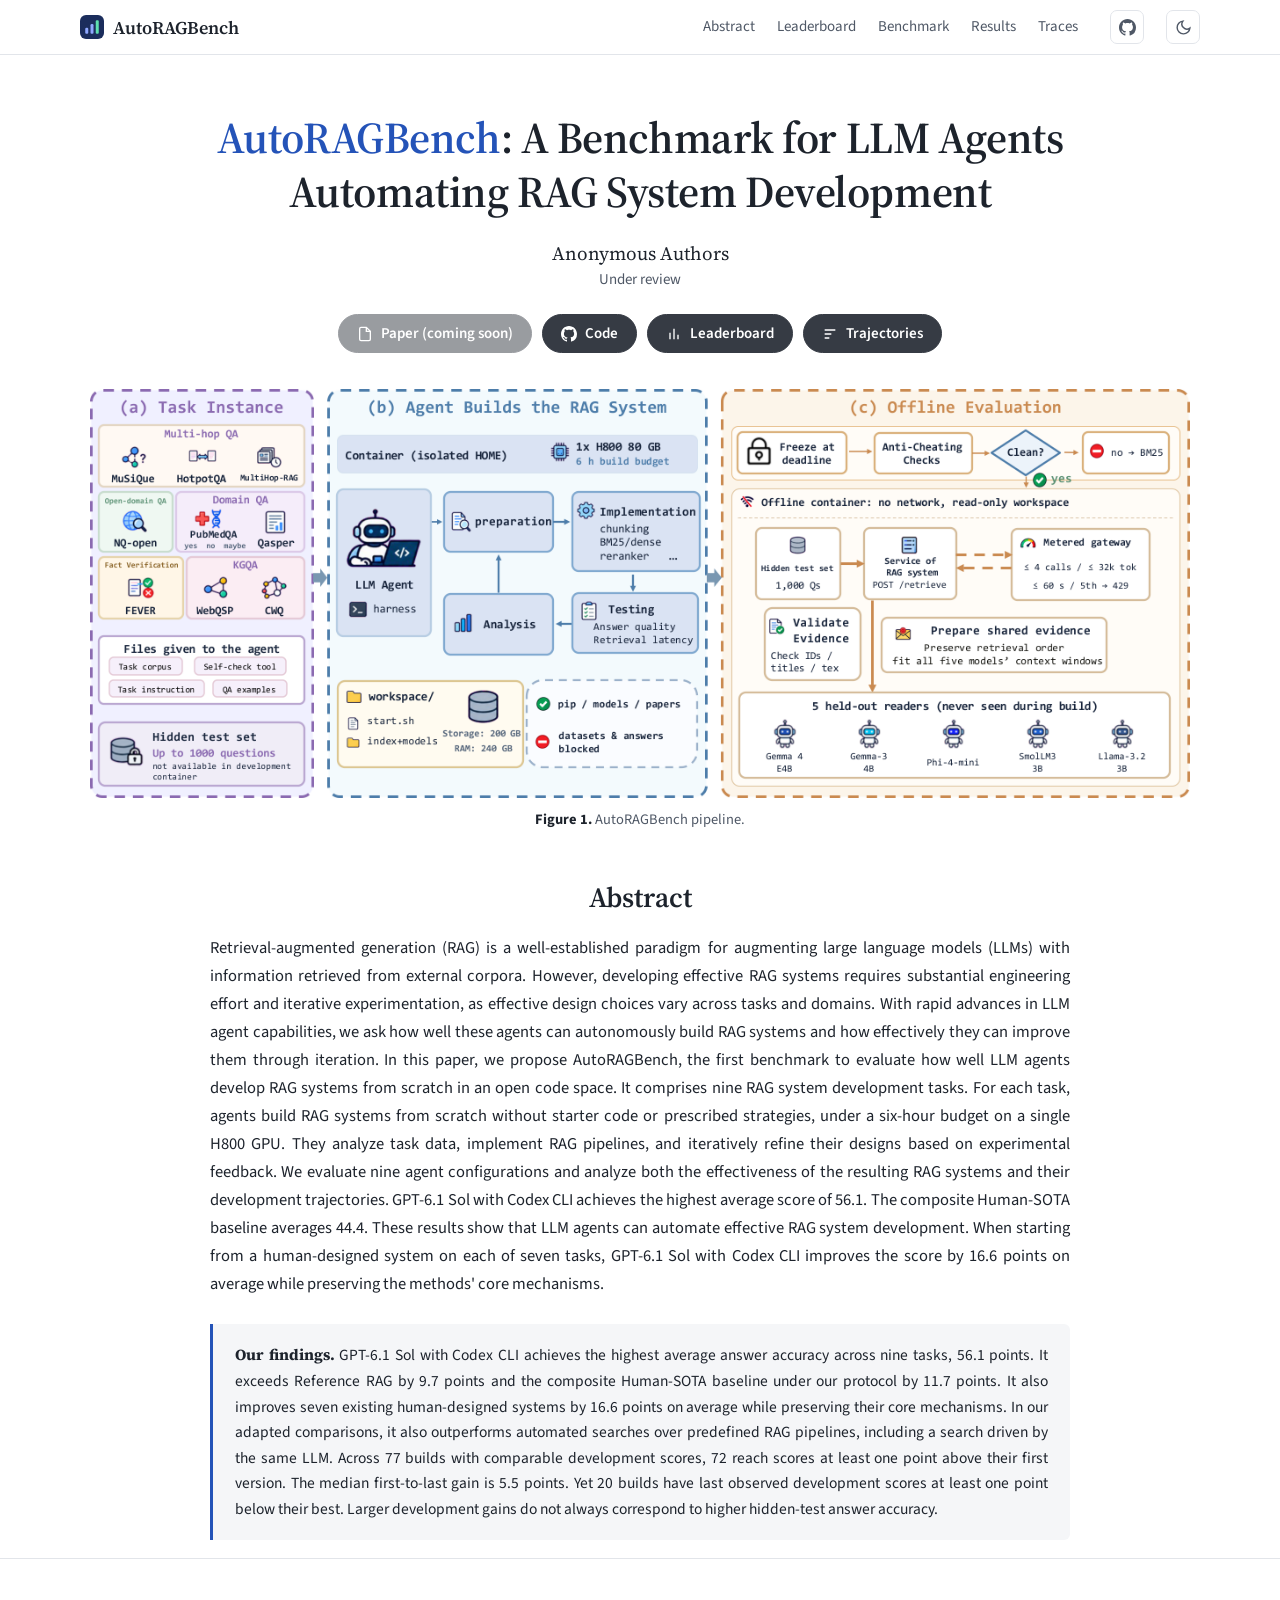
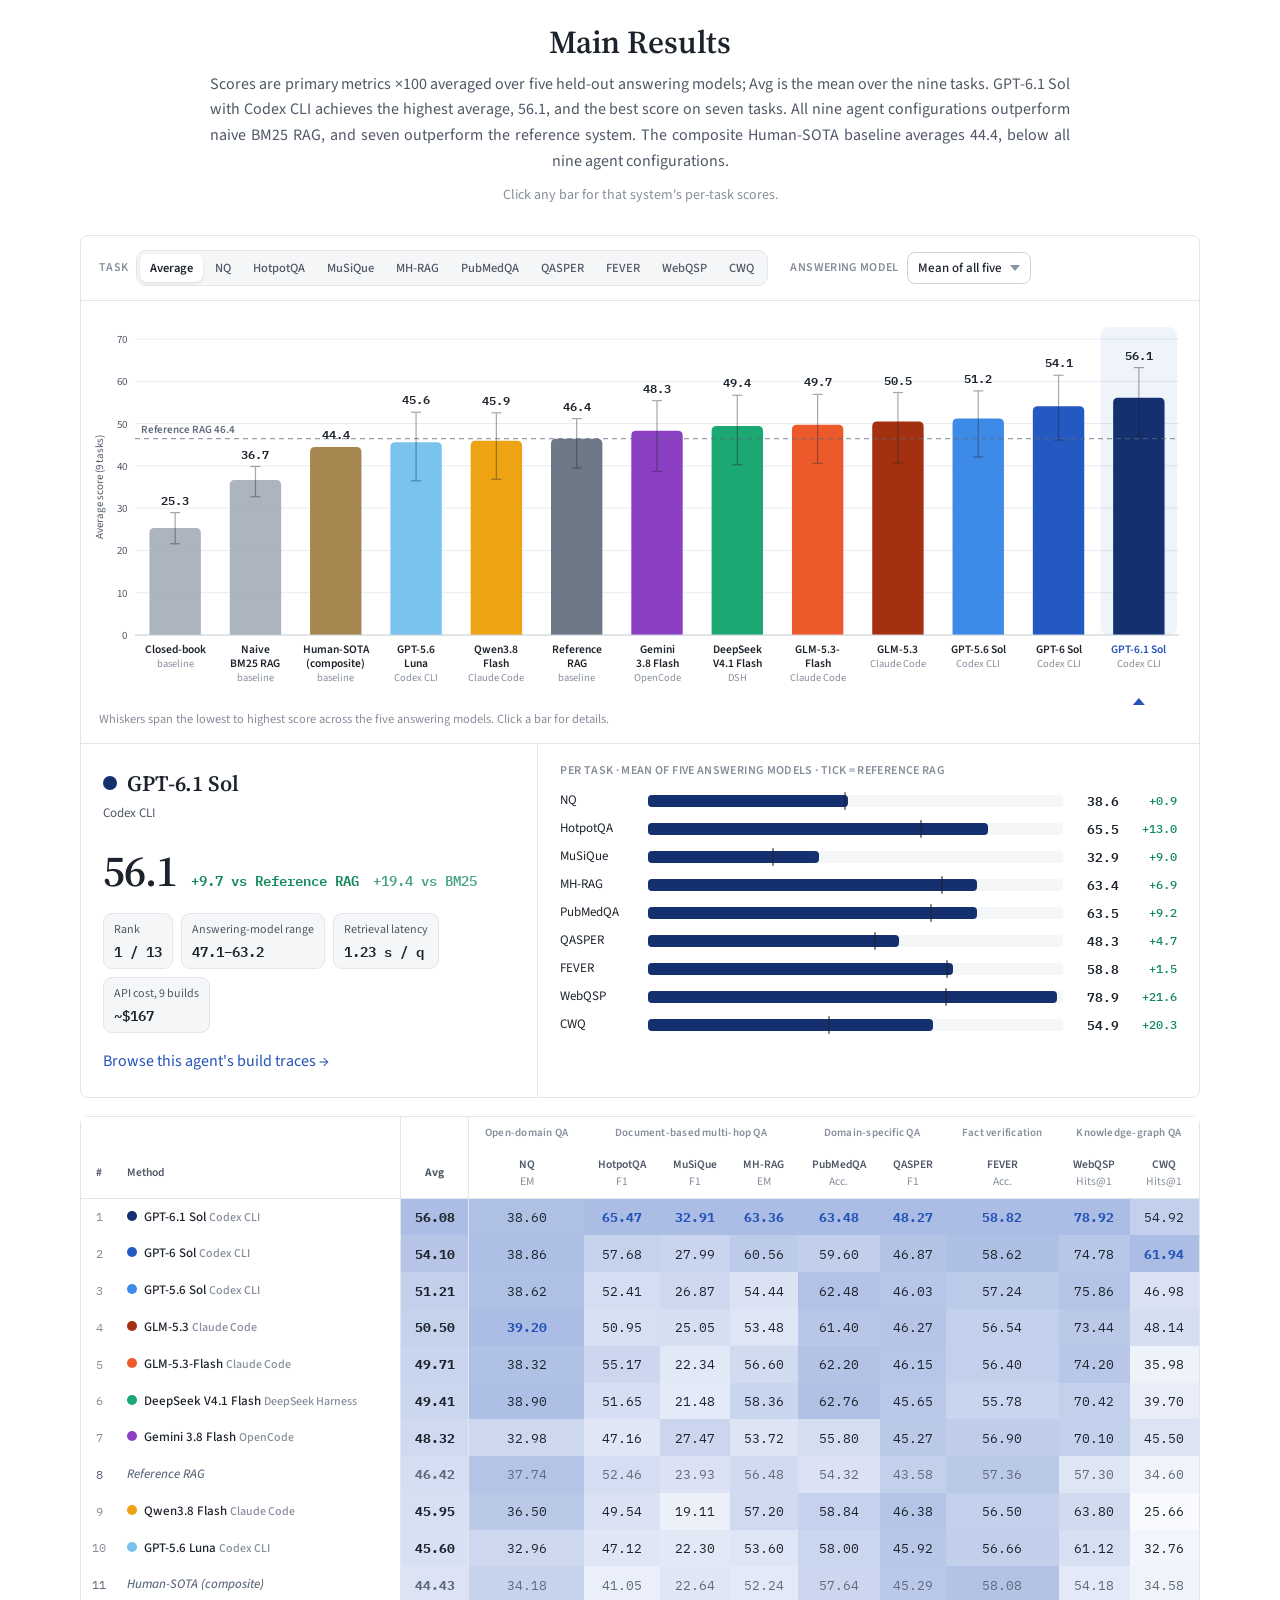
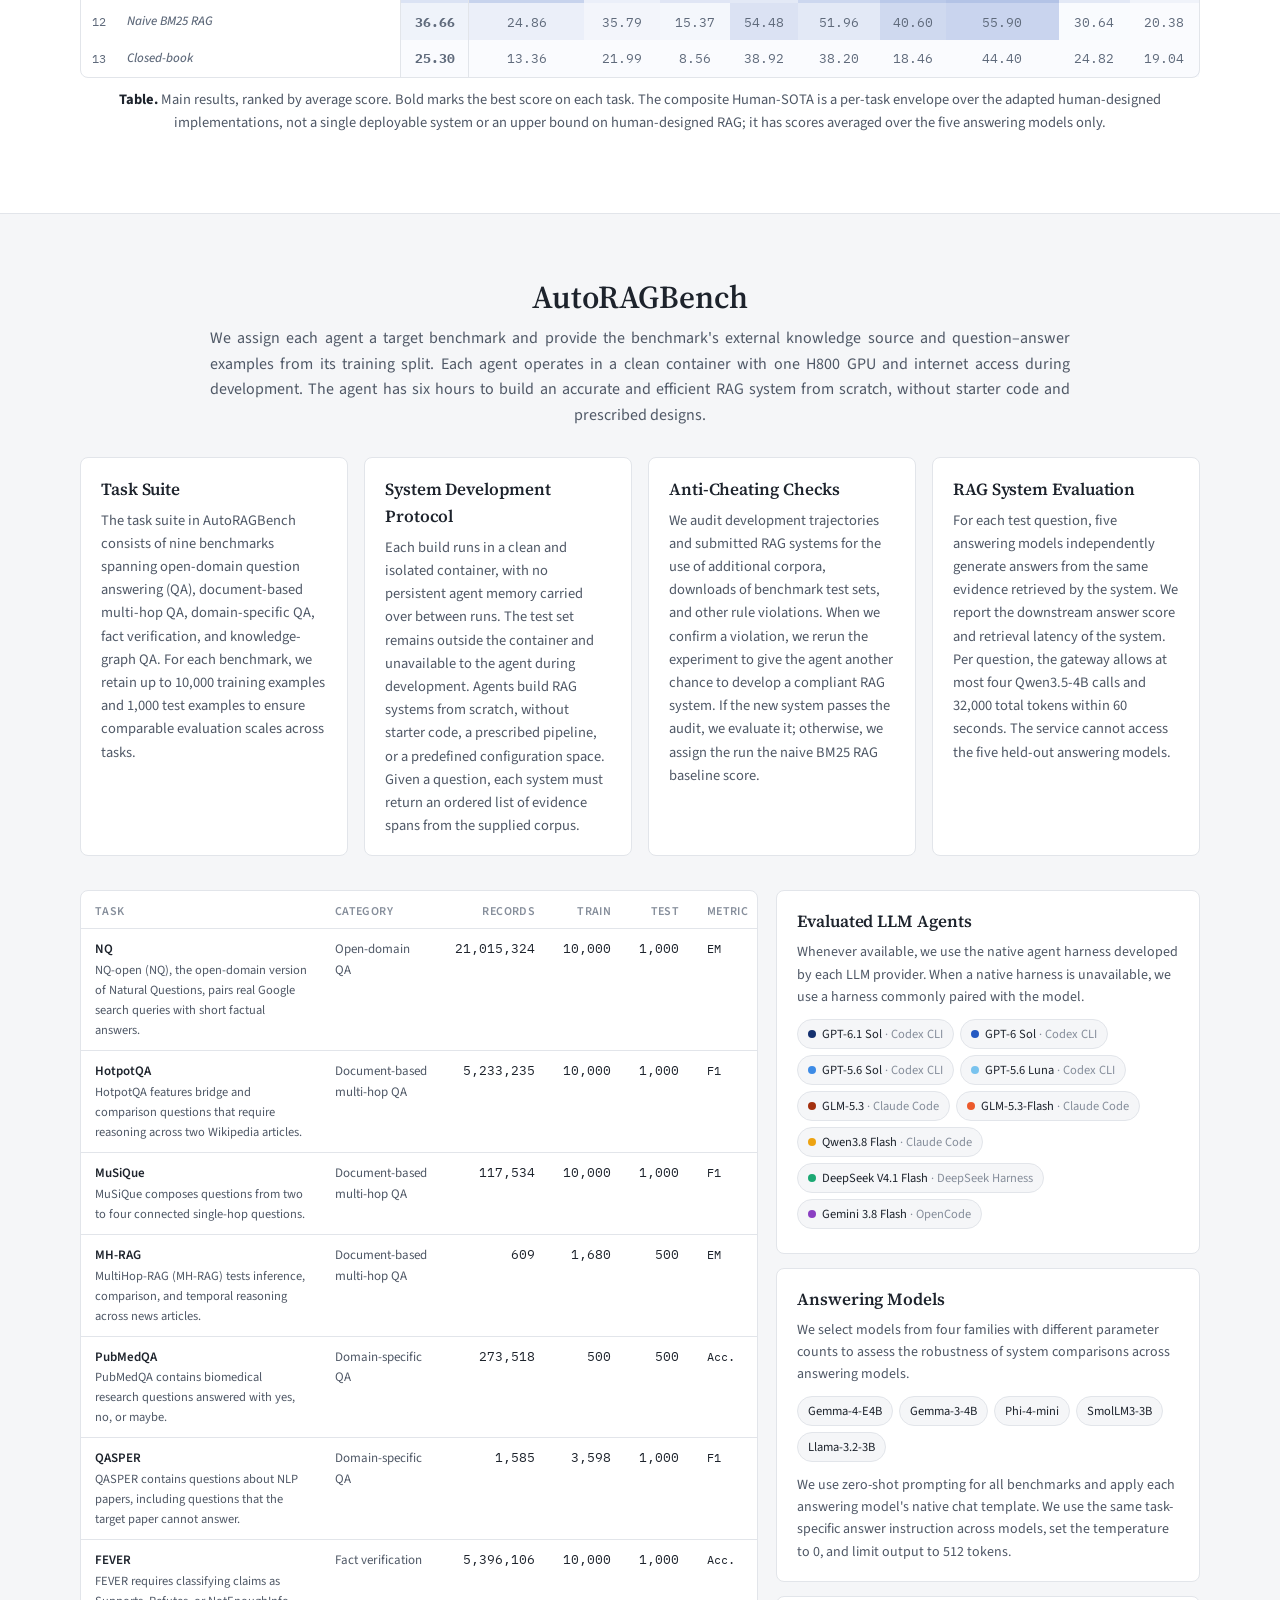
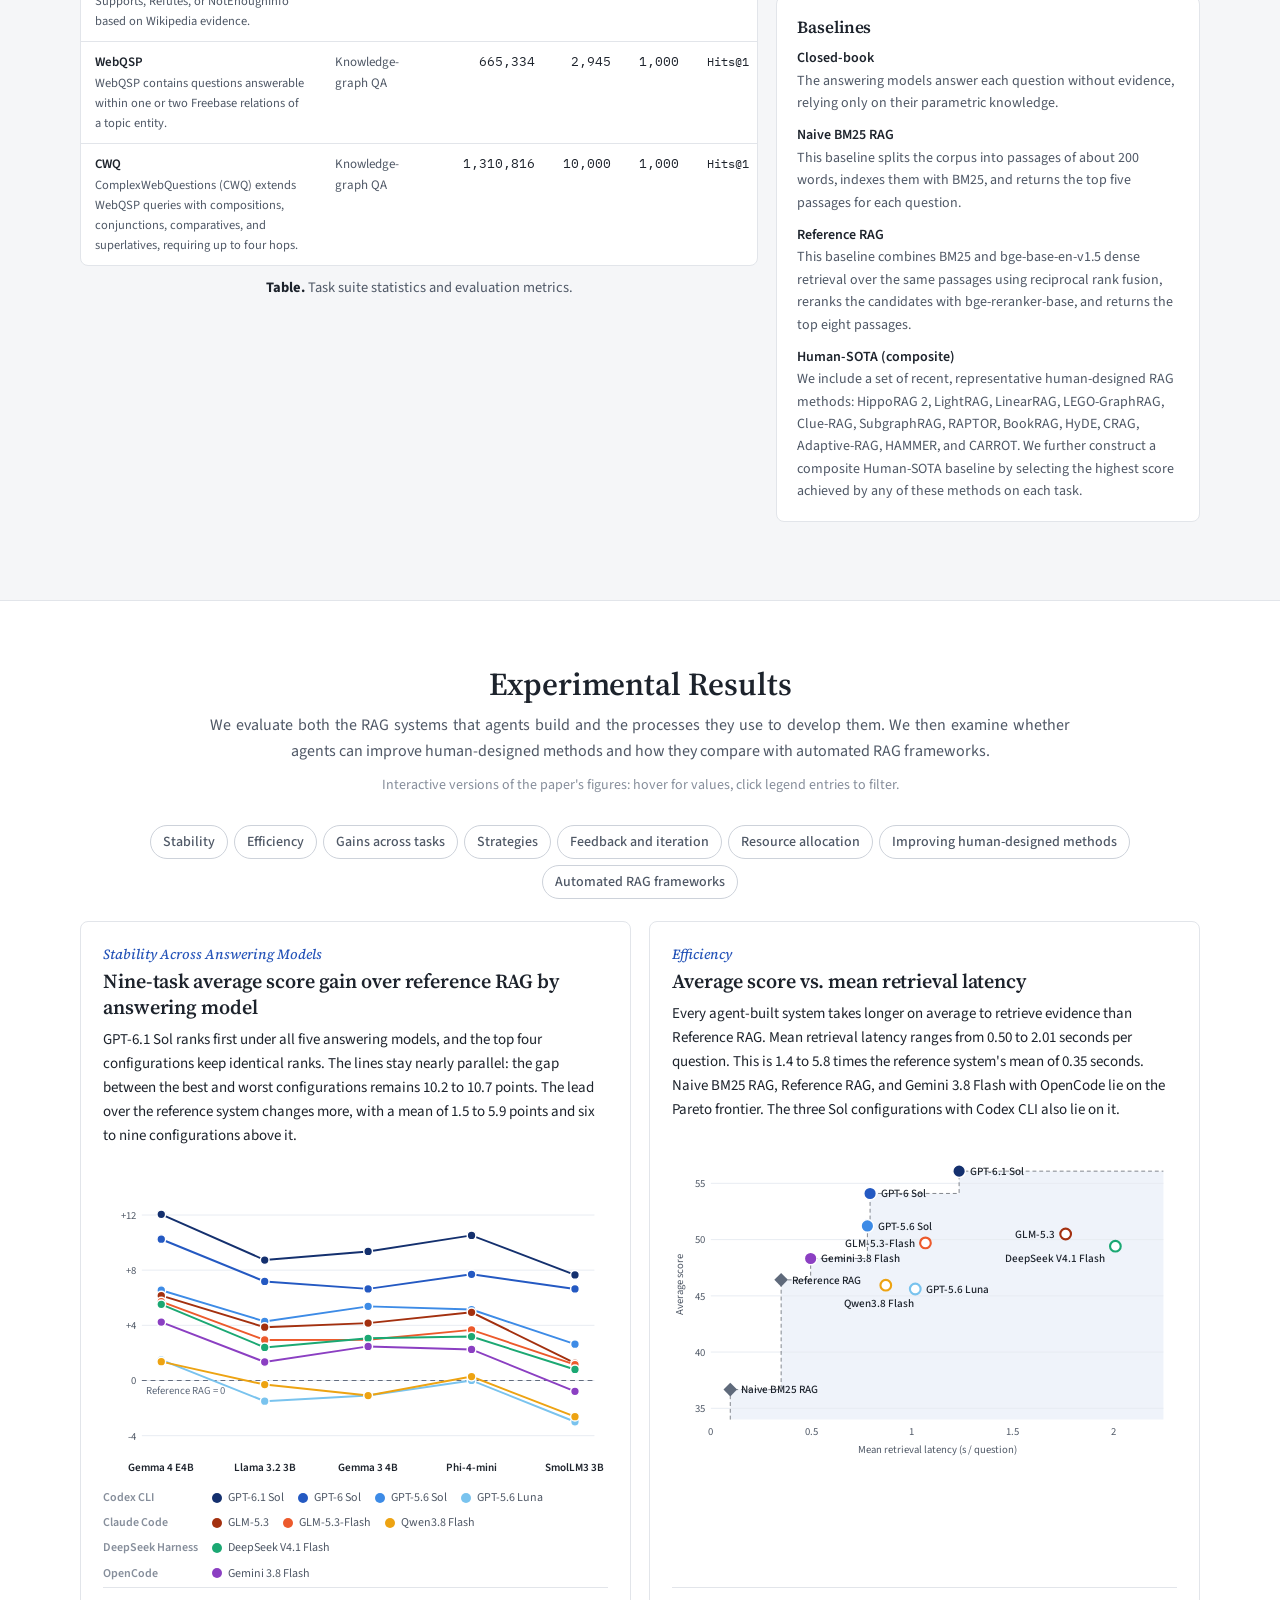
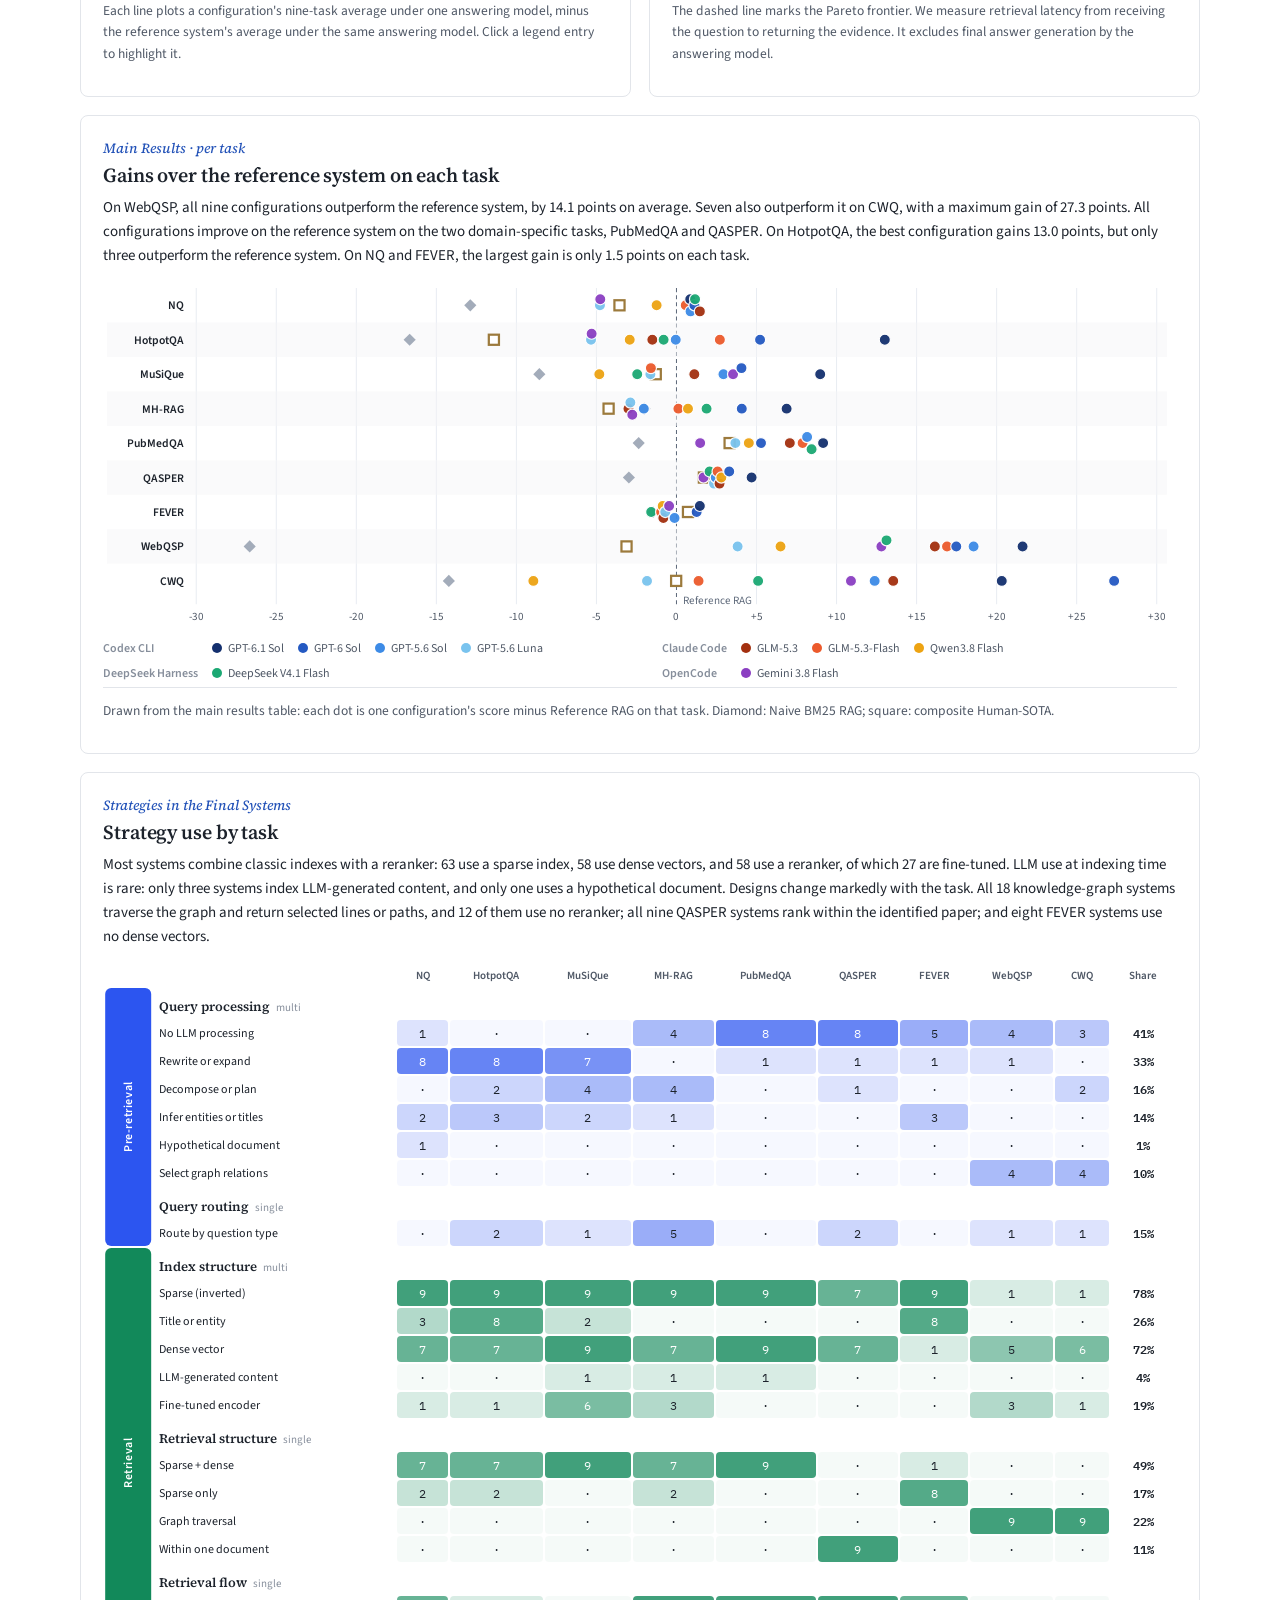
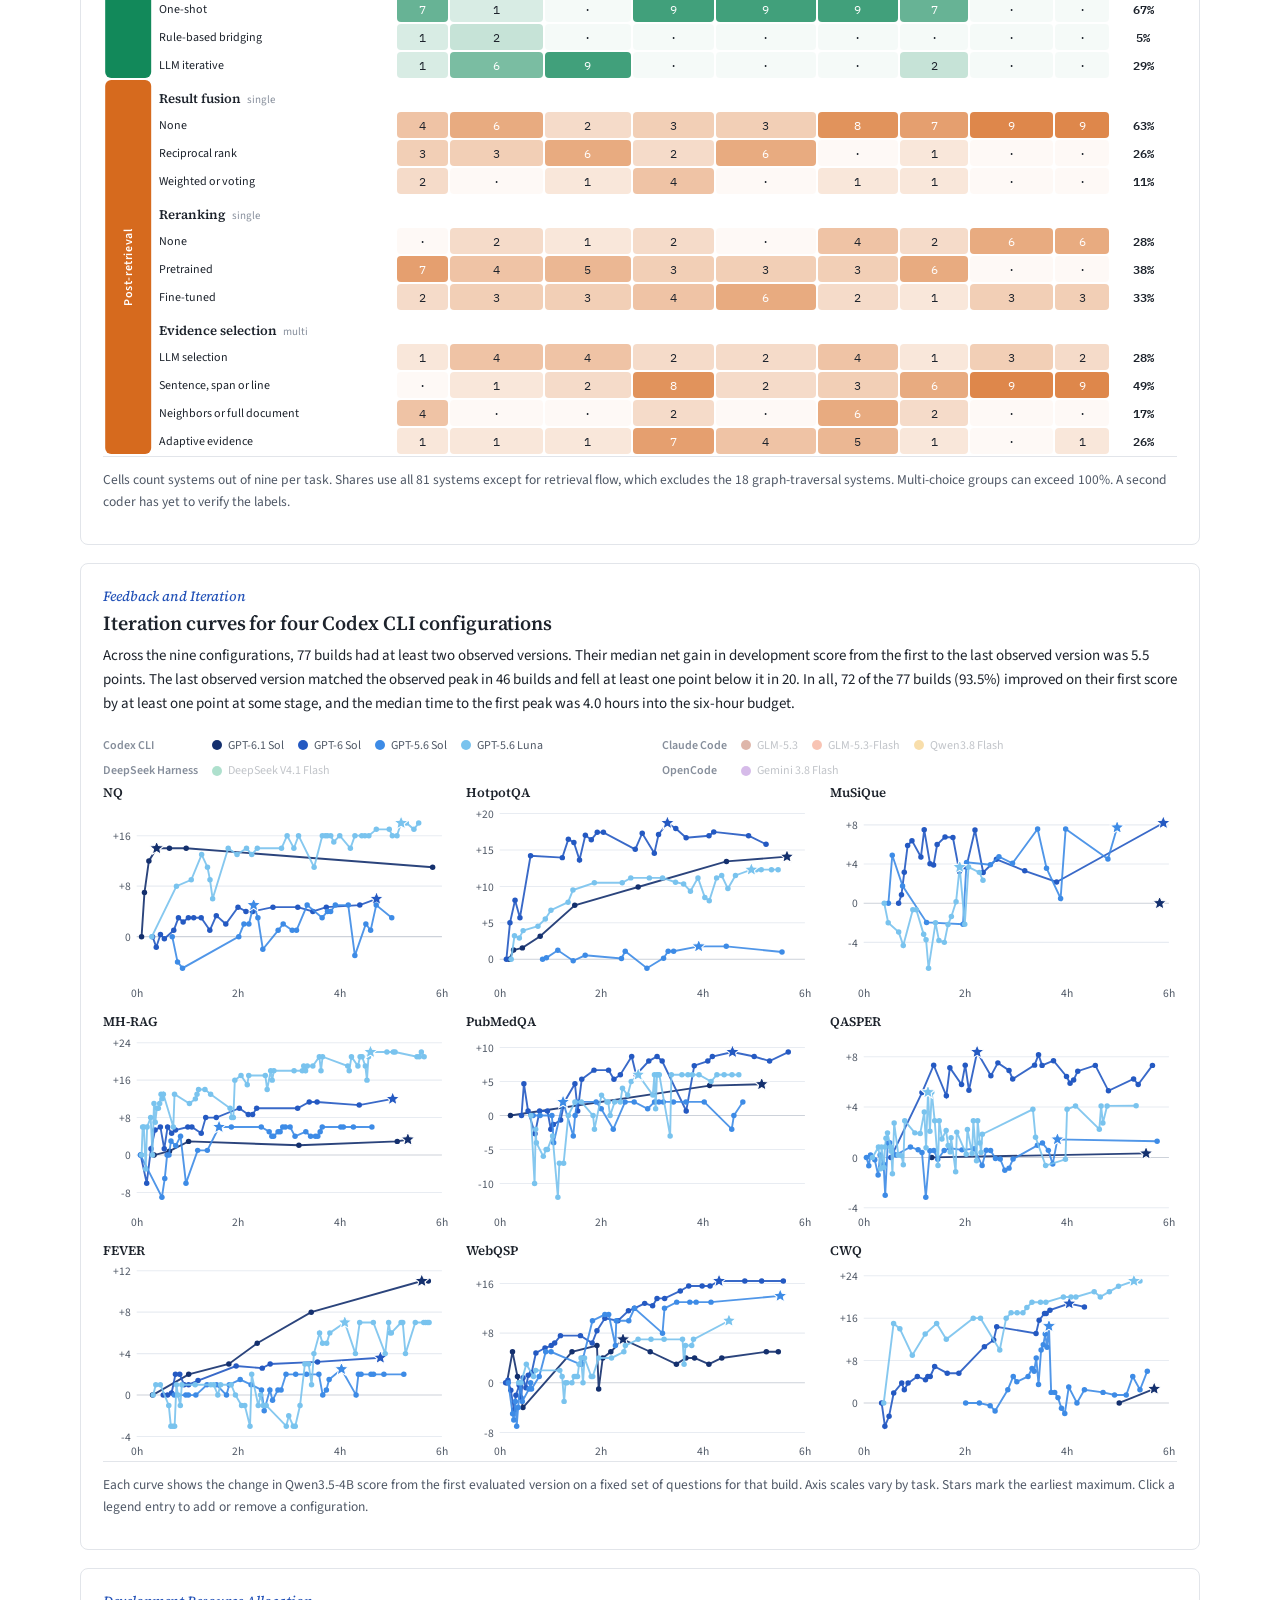
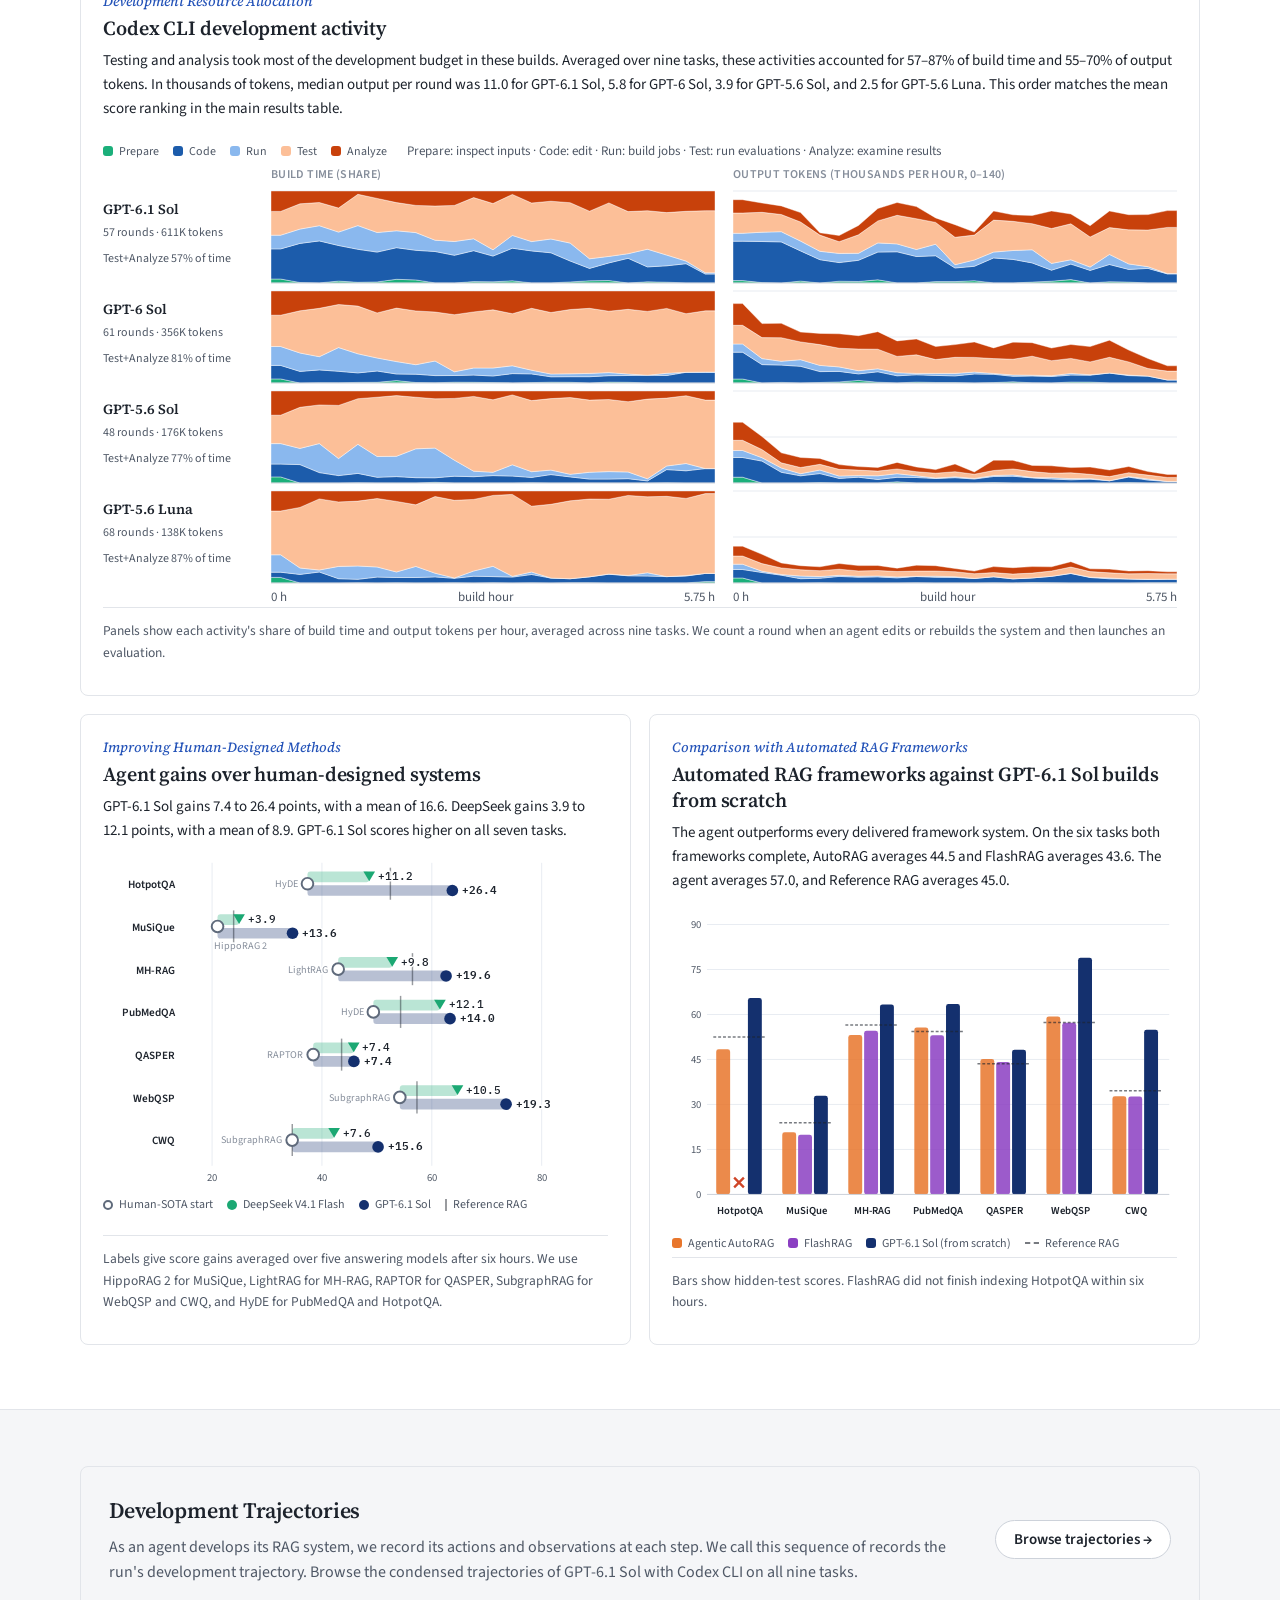
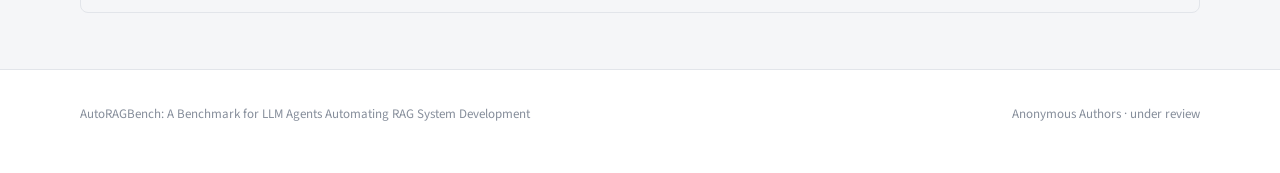
==== commit b8ede801: "Academic restyle with paper wording, add composite Human-SOTA, align harness legends Co-Authored-By:" ====
--- a/index.html
+++ b/index.html
@@ -4,13 +4,13 @@
 <meta charset="utf-8">
 <meta name="viewport" content="width=device-width, initial-scale=1">
 <title>AutoRAGBench</title>
-<meta name="description" content="AutoRAGBench evaluates how well LLM agents build retrieval-augmented generation systems from scratch: nine tasks, nine agent configurations, five held-out answering models.">
-<meta property="og:title" content="AutoRAGBench">
-<meta property="og:description" content="Can LLM agents build RAG systems from scratch? Nine tasks, nine agents, six hours on one H800 each.">
+<meta name="description" content="AutoRAGBench: A Benchmark for LLM Agents Automating RAG System Development. Nine RAG system development tasks; agents build RAG systems from scratch under a six-hour budget on a single H800 GPU.">
+<meta property="og:title" content="AutoRAGBench: A Benchmark for LLM Agents Automating RAG System Development">
+<meta property="og:description" content="The first benchmark to evaluate how well LLM agents develop RAG systems from scratch in an open code space.">
 <link rel="icon" href="data:image/svg+xml,%3Csvg xmlns='http://www.w3.org/2000/svg' viewBox='0 0 32 32'%3E%3Crect width='32' height='32' rx='8' fill='%230d1a36'/%3E%3Crect x='7' y='17' width='4' height='8' rx='1.5' fill='%238fa8ff'/%3E%3Crect x='14' y='12' width='4' height='13' rx='1.5' fill='%238fa8ff'/%3E%3Crect x='21' y='7' width='4' height='18' rx='1.5' fill='%235ee0b0'/%3E%3C/svg%3E">
 <link rel="preconnect" href="https://fonts.googleapis.com">
 <link rel="preconnect" href="https://fonts.gstatic.com" crossorigin>
-<link href="https://fonts.googleapis.com/css2?family=IBM+Plex+Mono:wght@400;500;600&family=Inter:wght@400;500;600;700&family=Space+Grotesk:wght@500;600;700&display=swap" rel="stylesheet">
+<link href="https://fonts.googleapis.com/css2?family=IBM+Plex+Mono:wght@400;500;600&family=Source+Sans+3:ital,wght@0,400;0,500;0,600;0,700;1,400&family=Source+Serif+4:ital,opsz,wght@0,8..60,400;0,8..60,500;0,8..60,600;1,8..60,500&display=swap" rel="stylesheet">
 <link rel="stylesheet" href="assets/style.css">
 <script>try{var t=localStorage.getItem('theme');if(t)document.documentElement.dataset.theme=t;}catch(e){}</script>
 </head>
@@ -19,9 +19,10 @@
   <div class="wrap">
     <a class="brand" href="./"><svg class="logo" viewBox="0 0 32 32"><rect width="32" height="32" rx="8" fill="#1b2d5c"/><rect x="7" y="17" width="4" height="8" rx="1.5" fill="#8fa8ff"/><rect x="14" y="12" width="4" height="13" rx="1.5" fill="#8fa8ff"/><rect x="21" y="7" width="4" height="18" rx="1.5" fill="#5ee0b0"/></svg>AutoRAGBench</a>
     <div class="nav-links">
+      <a href="#abstract">Abstract</a>
       <a href="#leaderboard">Leaderboard</a>
       <a href="#benchmark">Benchmark</a>
-      <a href="#findings">Findings</a>
+      <a href="#findings">Results</a>
       <a href="traces/">Traces</a>
     </div>
     <a class="icon-btn js-github" href="#" title="GitHub" aria-label="GitHub"><svg viewBox="0 0 16 16" fill="currentColor"><path d="M8 0C3.58 0 0 3.58 0 8c0 3.54 2.29 6.53 5.47 7.59.4.07.55-.17.55-.38 0-.19-.01-.82-.01-1.49-2.01.37-2.53-.49-2.69-.94-.09-.23-.48-.94-.82-1.13-.28-.15-.68-.52-.01-.53.63-.01 1.08.58 1.23.82.72 1.21 1.87.87 2.33.66.07-.52.28-.87.51-1.07-1.78-.2-3.64-.89-3.64-3.95 0-.87.31-1.59.82-2.15-.08-.2-.36-1.02.08-2.12 0 0 .67-.21 2.2.82.64-.18 1.32-.27 2-.27.68 0 1.36.09 2 .27 1.53-1.04 2.2-.82 2.2-.82.44 1.1.16 1.92.08 2.12.51.56.82 1.27.82 2.15 0 3.07-1.87 3.75-3.65 3.95.29.25.54.73.54 1.48 0 1.07-.01 1.93-.01 2.2 0 .21.15.46.55.38A8.013 8.013 0 0016 8c0-4.42-3.58-8-8-8z"/></svg></a>
@@ -31,22 +32,25 @@
 
 <header class="hero">
   <div class="wrap">
-    <div>
-      <span class="eyebrow">Benchmark · LLM agents · RAG engineering</span>
-      <h1>Auto<span class="grad">RAG</span>Bench</h1>
-      <p class="tag">How well can LLM agents build retrieval-augmented generation systems on their own?</p>
-      <p class="lede">Each agent gets a raw corpus, labeled training questions, one H800 GPU and six hours — no starter code and no prescribed pipeline. The frozen system then retrieves evidence for a hidden test set, and five held-out answering models answer from it.</p>
-      <div class="btns">
-        <a class="btn primary" href="#leaderboard"><svg viewBox="0 0 24 24" fill="none" stroke="currentColor" stroke-width="2"><path d="M6 20V10M12 20V4M18 20v-7"/></svg>Leaderboard</a>
-        <a class="btn" href="traces/"><svg viewBox="0 0 24 24" fill="none" stroke="currentColor" stroke-width="2"><path d="M4 6h16M4 12h10M4 18h7"/></svg>Browse traces</a>
-        <a class="btn js-paper" href="#" aria-disabled="true"><svg viewBox="0 0 24 24" fill="none" stroke="currentColor" stroke-width="2"><path d="M14 2H6a2 2 0 00-2 2v16a2 2 0 002 2h12a2 2 0 002-2V8z"/><path d="M14 2v6h6"/></svg><span>Paper (coming soon)</span></a>
-        <a class="btn js-github" href="#"><svg viewBox="0 0 16 16" fill="currentColor"><path d="M8 0C3.58 0 0 3.58 0 8c0 3.54 2.29 6.53 5.47 7.59.4.07.55-.17.55-.38 0-.19-.01-.82-.01-1.49-2.01.37-2.53-.49-2.69-.94-.09-.23-.48-.94-.82-1.13-.28-.15-.68-.52-.01-.53.63-.01 1.08.58 1.23.82.72 1.21 1.87.87 2.33.66.07-.52.28-.87.51-1.07-1.78-.2-3.64-.89-3.64-3.95 0-.87.31-1.59.82-2.15-.08-.2-.36-1.02.08-2.12 0 0 .67-.21 2.2.82.64-.18 1.32-.27 2-.27.68 0 1.36.09 2 .27 1.53-1.04 2.2-.82 2.2-.82.44 1.1.16 1.92.08 2.12.51.56.82 1.27.82 2.15 0 3.07-1.87 3.75-3.65 3.95.29.25.54.73.54 1.48 0 1.07-.01 1.93-.01 2.2 0 .21.15.46.55.38A8.013 8.013 0 0016 8c0-4.42-3.58-8-8-8z"/></svg>GitHub</a>
-      </div>
-    </div>
-    <div class="glance">
-      <h4>Average score · 9 tasks × 5 answering models</h4>
-      <div class="js-glance"></div>
-      <div class="gk"><div><b>9</b>tasks</div><div><b>9</b>agents</div><div><b>5</b>answering models</div><div><b>6 h</b>per build</div></div>
+    <h1><span class="name">AutoRAGBench</span>: A Benchmark for LLM Agents<br>Automating RAG System Development</h1>
+    <p class="authors js-team">Anonymous Authors</p>
+    <p class="affil">Under review</p>
+    <div class="btns">
+      <a class="btn js-paper" href="#" aria-disabled="true"><svg viewBox="0 0 24 24" fill="none" stroke="currentColor" stroke-width="2"><path d="M14 2H6a2 2 0 00-2 2v16a2 2 0 002 2h12a2 2 0 002-2V8z"/><path d="M14 2v6h6"/></svg><span>Paper (coming soon)</span></a>
+      <a class="btn js-github" href="#"><svg viewBox="0 0 16 16" fill="currentColor"><path d="M8 0C3.58 0 0 3.58 0 8c0 3.54 2.29 6.53 5.47 7.59.4.07.55-.17.55-.38 0-.19-.01-.82-.01-1.49-2.01.37-2.53-.49-2.69-.94-.09-.23-.48-.94-.82-1.13-.28-.15-.68-.52-.01-.53.63-.01 1.08.58 1.23.82.72 1.21 1.87.87 2.33.66.07-.52.28-.87.51-1.07-1.78-.2-3.64-.89-3.64-3.95 0-.87.31-1.59.82-2.15-.08-.2-.36-1.02.08-2.12 0 0 .67-.21 2.2.82.64-.18 1.32-.27 2-.27.68 0 1.36.09 2 .27 1.53-1.04 2.2-.82 2.2-.82.44 1.1.16 1.92.08 2.12.51.56.82 1.27.82 2.15 0 3.07-1.87 3.75-3.65 3.95.29.25.54.73.54 1.48 0 1.07-.01 1.93-.01 2.2 0 .21.15.46.55.38A8.013 8.013 0 0016 8c0-4.42-3.58-8-8-8z"/></svg>Code</a>
+      <a class="btn" href="#leaderboard"><svg viewBox="0 0 24 24" fill="none" stroke="currentColor" stroke-width="2"><path d="M6 20V10M12 20V4M18 20v-7"/></svg>Leaderboard</a>
+      <a class="btn" href="traces/"><svg viewBox="0 0 24 24" fill="none" stroke="currentColor" stroke-width="2"><path d="M4 6h16M4 12h10M4 18h7"/></svg>Trajectories</a>
+    </div>
+    <figure class="teaser">
+      <img src="assets/pipeline.png" alt="AutoRAGBench pipeline: (a) task instance, (b) agent builds the RAG system, (c) offline evaluation." width="2504" height="930">
+      <figcaption><b>Figure 1.</b> AutoRAGBench pipeline.</figcaption>
+    </figure>
+    <div class="abstract" id="abstract">
+      <h2>Abstract</h2>
+      <p>Retrieval-augmented generation (RAG) is a well-established paradigm for augmenting large language models (LLMs) with information retrieved from external corpora. However, developing effective RAG systems requires substantial engineering effort and iterative experimentation, as effective design choices vary across tasks and domains. With rapid advances in LLM agent capabilities, we ask how well these agents can autonomously build RAG systems and how effectively they can improve them through iteration. In this paper, we propose AutoRAGBench, the first benchmark to evaluate how well LLM agents develop RAG systems from scratch in an open code space. It comprises nine RAG system development tasks. For each task, agents build RAG systems from scratch without starter code or prescribed strategies, under a six-hour budget on a single H800 GPU. They analyze task data, implement RAG pipelines, and iteratively refine their designs based on experimental feedback. We evaluate nine agent configurations and analyze both the effectiveness of the resulting RAG systems and their development trajectories. GPT-6.1 Sol with Codex CLI achieves the highest average score of 56.1. The composite Human-SOTA baseline averages 44.4. These results show that LLM agents can automate effective RAG system development. When starting from a human-designed system on each of seven tasks, GPT-6.1 Sol with Codex CLI improves the score by 16.6 points on average while preserving the methods' core mechanisms.</p>
+    </div>
+    <div class="findings-box">
+      <p><b>Our findings.</b> GPT-6.1 Sol with Codex CLI achieves the highest average answer accuracy across nine tasks, 56.1 points. It exceeds Reference RAG by 9.7 points and the composite Human-SOTA baseline under our protocol by 11.7 points. It also improves seven existing human-designed systems by 16.6 points on average while preserving their core mechanisms. In our adapted comparisons, it also outperforms automated searches over predefined RAG pipelines, including a search driven by the same LLM. Across 77 builds with comparable development scores, 72 reach scores at least one point above their first version. The median first-to-last gain is 5.5 points. Yet 20 builds have last observed development scores at least one point below their best. Larger development gains do not always correspond to higher hidden-test answer accuracy.</p>
     </div>
   </div>
 </header>
@@ -54,8 +58,9 @@
 <section class="block" id="leaderboard">
   <div class="wrap">
     <div class="sec-head">
-      <div><span class="eyebrow">01 · Leaderboard</span><h2>Agent-built RAG systems vs. reference pipelines</h2></div>
-      <p>One six-hour build per agent and task, no repeats and no best-of-n. Scores are primary metrics ×100. Click any bar to see that system task by task.</p>
+      <h2>Main Results</h2>
+      <p>Scores are primary metrics ×100 averaged over five held-out answering models; Avg is the mean over the nine tasks. GPT-6.1 Sol with Codex CLI achieves the highest average, 56.1, and the best score on seven tasks. All nine agent configurations outperform naive BM25 RAG, and seven outperform the reference system. The composite Human-SOTA baseline averages 44.4, below all nine agent configurations.</p>
+      <p class="hint">Click any bar for that system's per-task scores.</p>
     </div>
     <div class="card lb-card">
       <div class="controls">
@@ -69,29 +74,31 @@
     <div class="card" style="margin-top:18px">
       <div class="scroll-x"><table class="heat js-table"></table></div>
     </div>
-    <p class="note" style="margin-top:10px">Full results under the selected answering model. Bold blue marks the best agent on each task; Avg is the equal-weight mean over the nine tasks.</p>
+    <p class="figcap"><b>Table.</b> Main results, ranked by average score. Bold marks the best score on each task. The composite Human-SOTA is a per-task envelope over the adapted human-designed implementations, not a single deployable system or an upper bound on human-designed RAG; it has scores averaged over the five answering models only.</p>
   </div>
 </section>
 
 <section class="block alt" id="benchmark">
   <div class="wrap">
     <div class="sec-head">
-      <div><span class="eyebrow">02 · Benchmark</span><h2>Build from scratch, freeze, then evaluate on hidden questions</h2></div>
-      <p>Every credit comes from the evidence a system retrieves: the same evidence goes to five answering models that the agent never sees, and their answers never feed back.</p>
-    </div>
-    <div class="steps5">
-      <div class="s"><span class="n">1</span><h4>Task</h4><ul><li>External knowledge source (corpus or KG)</li><li>Labeled training questions</li><li>README with rules and a <code>self_check</code> tool</li></ul><span class="tagline">hidden test never mounted</span></div>
-      <div class="s"><span class="n">2</span><h4>Build</h4><ul><li>Isolated container, one H800, 6 h</li><li>Internet for packages and models</li><li>Fixed generator Qwen3.5-4B through a logged gateway</li></ul><span class="tagline">agent designs everything</span></div>
-      <div class="s"><span class="n">3</span><h4>Freeze &amp; audit</h4><ul><li>Workspace frozen at the deadline</li><li>LLM judges check API use, data lookup, integrity and rules</li><li>Failing runs get the Naive BM25 RAG score</li></ul><span class="tagline">rules enforced</span></div>
-      <div class="s"><span class="n">4</span><h4>Retrieve once</h4><ul><li><code>POST /retrieve</code> per hidden question</li><li>≤ 4 generator calls, 32K tokens, 60 s</li><li>Verbatim, provenance-checked evidence</li></ul><span class="tagline">evidence sealed</span></div>
-      <div class="s"><span class="n">5</span><h4>Score</h4><ul><li>Five answering models, temperature 0</li><li>Score averaged over models, then tasks</li><li>Mean retrieval latency reported</li></ul><span class="tagline">accuracy + latency</span></div>
+      <h2>AutoRAGBench</h2>
+      <p>We assign each agent a target benchmark and provide the benchmark's external knowledge source and question–answer examples from its training split. Each agent operates in a clean container with one H800 GPU and internet access during development. The agent has six hours to build an accurate and efficient RAG system from scratch, without starter code and prescribed designs.</p>
+    </div>
+    <div class="pgrid">
+      <div class="card"><h4>Task Suite</h4><p>The task suite in AutoRAGBench consists of nine benchmarks spanning open-domain question answering (QA), document-based multi-hop QA, domain-specific QA, fact verification, and knowledge-graph QA. For each benchmark, we retain up to 10,000 training examples and 1,000 test examples to ensure comparable evaluation scales across tasks.</p></div>
+      <div class="card"><h4>System Development Protocol</h4><p>Each build runs in a clean and isolated container, with no persistent agent memory carried over between runs. The test set remains outside the container and unavailable to the agent during development. Agents build RAG systems from scratch, without starter code, a prescribed pipeline, or a predefined configuration space. Given a question, each system must return an ordered list of evidence spans from the supplied corpus.</p></div>
+      <div class="card"><h4>Anti-Cheating Checks</h4><p>We audit development trajectories and submitted RAG systems for the use of additional corpora, downloads of benchmark test sets, and other rule violations. When we confirm a violation, we rerun the experiment to give the agent another chance to develop a compliant RAG system. If the new system passes the audit, we evaluate it; otherwise, we assign the run the naive BM25 RAG baseline score.</p></div>
+      <div class="card"><h4>RAG System Evaluation</h4><p>For each test question, five answering models independently generate answers from the same evidence retrieved by the system. We report the downstream answer score and retrieval latency of the system. Per question, the gateway allows at most four Qwen3.5-4B calls and 32,000 total tokens within 60 seconds. The service cannot access the five held-out answering models.</p></div>
     </div>
     <div class="two-col">
-      <div class="card"><div class="scroll-x"><table class="tasks js-tasks"></table></div></div>
+      <div>
+        <div class="card"><div class="scroll-x"><table class="tasks js-tasks"></table></div></div>
+        <p class="figcap"><b>Table.</b> Task suite statistics and evaluation metrics.</p>
+      </div>
       <div class="side">
-        <div class="card"><h4>Agents · native or common harness</h4><div class="js-agentpills"></div></div>
-        <div class="card"><h4>Answering models</h4><div class="js-readerpills"></div></div>
-        <div class="card"><h4>Reference systems</h4><dl class="js-refs"></dl></div>
+        <div class="card"><h4>Evaluated LLM Agents</h4><p>Whenever available, we use the native agent harness developed by each LLM provider. When a native harness is unavailable, we use a harness commonly paired with the model.</p><div class="js-agentpills"></div></div>
+        <div class="card"><h4>Answering Models</h4><p>We select models from four families with different parameter counts to assess the robustness of system comparisons across answering models.</p><div class="js-readerpills"></div></div>
+        <div class="card"><h4>Baselines</h4><dl class="js-refs"></dl></div>
       </div>
     </div>
   </div>
@@ -100,75 +107,76 @@
 <section class="block" id="findings">
   <div class="wrap">
     <div class="sec-head">
-      <div><span class="eyebrow">03 · Findings</span><h2>What the 81 builds show</h2></div>
-      <p>Interactive versions of the paper's analyses: hover for values, click legends to filter.</p>
+      <h2>Experimental Results</h2>
+      <p>We evaluate both the RAG systems that agents build and the processes they use to develop them. We then examine whether agents can improve human-designed methods and how they compare with automated RAG frameworks.</p>
+      <p class="hint">Interactive versions of the paper's figures: hover for values, click legend entries to filter.</p>
     </div>
     <div class="fnav">
-      <a href="#f-stability">Answering models</a><a href="#f-pareto">Latency</a><a href="#f-tasks">Gains by task</a><a href="#f-strategy">Strategies</a>
-      <a href="#f-iteration">Iteration</a><a href="#f-activity">Time &amp; tokens</a><a href="#f-human">Improving Human-SOTA</a><a href="#f-frameworks">AutoRAG frameworks</a>
+      <a href="#f-stability">Stability</a><a href="#f-pareto">Efficiency</a><a href="#f-tasks">Gains across tasks</a><a href="#f-strategy">Strategies</a>
+      <a href="#f-iteration">Feedback and iteration</a><a href="#f-activity">Resource allocation</a><a href="#f-human">Improving human-designed methods</a><a href="#f-frameworks">Automated RAG frameworks</a>
     </div>
     <div class="fgrid">
       <div class="card fig" id="f-stability">
-        <span class="fl">Figure A · Stability</span>
-        <h3>The ranking holds across answering models</h3>
-        <p class="take js-t-stab"></p>
+        <span class="fl">Stability Across Answering Models</span>
+        <h3>Nine-task average score gain over reference RAG by answering model</h3>
+        <p class="take">GPT-6.1 Sol ranks first under all five answering models, and the top four configurations keep identical ranks. The lines stay nearly parallel: the gap between the best and worst configurations remains 10.2 to 10.7 points. The lead over the reference system changes more, with a mean of 1.5 to 5.9 points and six to nine configurations above it.</p>
         <div class="js-stab"></div>
-        <div class="legend js-stab-leg"></div>
-        <p class="cap">Each line: a configuration's nine-task average under one answering model minus Reference RAG's average under the same model. Answering models are ordered by Reference RAG score. Click a legend entry to highlight it.</p>
+        <div class="legend agents js-stab-leg"></div>
+        <p class="cap">Each line plots a configuration's nine-task average under one answering model, minus the reference system's average under the same answering model. Click a legend entry to highlight it.</p>
       </div>
       <div class="card fig" id="f-pareto">
-        <span class="fl">Figure B · Efficiency</span>
-        <h3>Higher scores cost retrieval latency</h3>
-        <p class="take js-t-pareto"></p>
+        <span class="fl">Efficiency</span>
+        <h3>Average score vs. mean retrieval latency</h3>
+        <p class="take">Every agent-built system takes longer on average to retrieve evidence than Reference RAG. Mean retrieval latency ranges from 0.50 to 2.01 seconds per question. This is 1.4 to 5.8 times the reference system's mean of 0.35 seconds. Naive BM25 RAG, Reference RAG, and Gemini 3.8 Flash with OpenCode lie on the Pareto frontier. The three Sol configurations with Codex CLI also lie on it.</p>
         <div class="js-pareto"></div>
-        <p class="cap">Mean retrieval latency per hidden test question, including generator calls, averaged over questions and then over the nine tasks. Dashed: Pareto frontier; shaded: dominated region; hollow marks are dominated. Closed-book (25.3) does not retrieve.</p>
+        <p class="cap">The dashed line marks the Pareto frontier. We measure retrieval latency from receiving the question to returning the evidence. It excludes final answer generation by the answering model.</p>
       </div>
       <div class="card fig wide" id="f-tasks">
-        <span class="fl">Figure C · Gains by task</span>
-        <h3>Gains concentrate on knowledge-graph tasks and HotpotQA</h3>
-        <p class="take js-t-tasks"></p>
+        <span class="fl">Main Results · per task</span>
+        <h3>Gains over the reference system on each task</h3>
+        <p class="take">On WebQSP, all nine configurations outperform the reference system, by 14.1 points on average. Seven also outperform it on CWQ, with a maximum gain of 27.3 points. All configurations improve on the reference system on the two domain-specific tasks, PubMedQA and QASPER. On HotpotQA, the best configuration gains 13.0 points, but only three outperform the reference system. On NQ and FEVER, the largest gain is only 1.5 points on each task.</p>
         <div class="js-tasks-chart"></div>
-        <div class="legend js-tasks-leg"></div>
-        <p class="cap">Each dot is one agent's score minus Reference RAG on that task (mean of five answering models). Grey diamond: Naive BM25 RAG.</p>
+        <div class="legend agents js-tasks-leg"></div>
+        <p class="cap">Drawn from the main results table: each dot is one configuration's score minus Reference RAG on that task. Diamond: Naive BM25 RAG; square: composite Human-SOTA.</p>
       </div>
       <div class="card fig wide" id="f-strategy">
-        <span class="fl">Figure D · Strategies</span>
-        <h3>Agents adapt the architecture to the task</h3>
-        <p class="take">All 18 knowledge-graph systems traverse the graph, all nine QASPER systems rank within the target paper, and query rewriting concentrates on NQ, HotpotQA and MuSiQue. Most systems pair classic indexes with a reranker; LLM-generated index content is rare.</p>
+        <span class="fl">Strategies in the Final Systems</span>
+        <h3>Strategy use by task</h3>
+        <p class="take">Most systems combine classic indexes with a reranker: 63 use a sparse index, 58 use dense vectors, and 58 use a reranker, of which 27 are fine-tuned. LLM use at indexing time is rare: only three systems index LLM-generated content, and only one uses a hypothetical document. Designs change markedly with the task. All 18 knowledge-graph systems traverse the graph and return selected lines or paths, and 12 of them use no reranker; all nine QASPER systems rank within the identified paper; and eight FEVER systems use no dense vectors.</p>
         <div class="scroll-x"><table class="strat js-strat"></table></div>
-        <p class="cap">Each cell counts the nine agent configurations whose final system for that task uses the strategy; Share is over all 81 systems. "Single" groups are mutually exclusive; "multi" groups can combine. Retrieval flow excludes the 18 graph-traversal systems.</p>
+        <p class="cap">Cells count systems out of nine per task. Shares use all 81 systems except for retrieval flow, which excludes the 18 graph-traversal systems. Multi-choice groups can exceed 100%. A second coder has yet to verify the labels.</p>
       </div>
       <div class="card fig wide" id="f-iteration">
-        <span class="fl">Figure E · Iteration</span>
-        <h3>Agents keep improving late into the six hours</h3>
-        <p class="take">Builds first reach their best development score after a median of 4.0 hours. Of 77 builds with at least two versions, 72 improve on their first by at least one point, but 20 end at least one point below their own best: the benchmark evaluates the workspace at the deadline, so keeping the best version is the agent's job.</p>
-        <div class="legend js-iter-leg"></div>
+        <span class="fl">Feedback and Iteration</span>
+        <h3>Iteration curves for four Codex CLI configurations</h3>
+        <p class="take">Across the nine configurations, 77 builds had at least two observed versions. Their median net gain in development score from the first to the last observed version was 5.5 points. The last observed version matched the observed peak in 46 builds and fell at least one point below it in 20. In all, 72 of the 77 builds (93.5%) improved on their first score by at least one point at some stage, and the median time to the first peak was 4.0 hours into the six-hour budget.</p>
+        <div class="legend agents js-iter-leg"></div>
         <div class="sm-grid js-iter"></div>
-        <p class="cap">Each line is one build, scored on a fixed set of its own development questions; a point appears when the evidence for those questions changes. Y: gain since the build's first version (separate scale per task). Star: first version reaching the build's best. Question sets differ across agents, so curves show observed progress, not hidden-test generalization.</p>
+        <p class="cap">Each curve shows the change in Qwen3.5-4B score from the first evaluated version on a fixed set of questions for that build. Axis scales vary by task. Stars mark the earliest maximum. Click a legend entry to add or remove a configuration.</p>
       </div>
       <div class="card fig wide" id="f-activity">
-        <span class="fl">Figure F · Development activity</span>
-        <h3>Most of the budget goes to verification, not construction</h3>
-        <p class="take">For the four Codex CLI configurations, Test and Analyze take 57%–87% of build time and 55%–70% of output tokens. Stronger models in this family do not iterate more often — they write more per iteration.</p>
+        <span class="fl">Development Resource Allocation</span>
+        <h3>Codex CLI development activity</h3>
+        <p class="take">Testing and analysis took most of the development budget in these builds. Averaged over nine tasks, these activities accounted for 57–87% of build time and 55–70% of output tokens. In thousands of tokens, median output per round was 11.0 for GPT-6.1 Sol, 5.8 for GPT-6 Sol, 3.9 for GPT-5.6 Sol, and 2.5 for GPT-5.6 Luna. This order matches the mean score ranking in the main results table.</p>
         <div class="legend js-act-leg"></div>
         <div class="act-grid js-act"></div>
-        <p class="cap">Left: share of build time per activity in each 15-minute interval, equal weight per build. Right: output tokens per hour (thousands) on a common scale. Both average the nine tasks and omit the final 15 minutes. Rounds and tokens are medians per build; a round is a change to the system followed by a launched evaluation.</p>
+        <p class="cap">Panels show each activity's share of build time and output tokens per hour, averaged across nine tasks. We count a round when an agent edits or rebuilds the system and then launches an evaluation.</p>
       </div>
       <div class="card fig" id="f-human">
-        <span class="fl">Figure G · Improving Human-SOTA</span>
-        <h3>Agents improve every human-designed starting point</h3>
-        <p class="take js-t-human"></p>
+        <span class="fl">Improving Human-Designed Methods</span>
+        <h3>Agent gains over human-designed systems</h3>
+        <p class="take">GPT-6.1 Sol gains 7.4 to 26.4 points, with a mean of 16.6. DeepSeek gains 3.9 to 12.1 points, with a mean of 8.9. GPT-6.1 Sol scores higher on all seven tasks.</p>
         <div class="js-human"></div>
         <div class="legend js-human-leg"></div>
-        <p class="cap">Hollow circle: starting package (method unchanged, only the retrieval interface added). Bars run to the hidden-test score after six hours of agent development. Thin tick: Reference RAG. *HotpotQA starts from HyDE, the strongest reproduction that runs under the protocol.</p>
+        <p class="cap">Labels give score gains averaged over five answering models after six hours. We use HippoRAG 2 for MuSiQue, LightRAG for MH-RAG, RAPTOR for QASPER, SubgraphRAG for WebQSP and CWQ, and HyDE for PubMedQA and HotpotQA.</p>
       </div>
       <div class="card fig" id="f-frameworks">
-        <span class="fl">Figure H · Automated RAG frameworks</span>
-        <h3>Searching predefined modules trails writing new code</h3>
-        <p class="take js-t-fw"></p>
+        <span class="fl">Comparison with Automated RAG Frameworks</span>
+        <h3>Automated RAG frameworks against GPT-6.1 Sol builds from scratch</h3>
+        <p class="take">The agent outperforms every delivered framework system. On the six tasks both frameworks complete, AutoRAG averages 44.5 and FlashRAG averages 43.6. The agent averages 57.0, and Reference RAG averages 45.0.</p>
         <div class="js-fw"></div>
         <div class="legend js-fw-leg"></div>
-        <p class="cap">Hidden-test scores of the configurations selected by Agentic AutoRAG (GPT-6.1 Sol as optimizer) and FlashRAG under a six-hour budget, against GPT-6.1 Sol's build from scratch. FlashRAG produced no HotpotQA system: index construction did not finish within six hours.</p>
+        <p class="cap">Bars show hidden-test scores. FlashRAG did not finish indexing HotpotQA within six hours.</p>
       </div>
     </div>
   </div>
@@ -177,13 +185,13 @@
 <section class="block alt" style="padding:56px 0">
   <div class="wrap">
     <div class="card cta">
-      <div><h3>Watch an agent build a RAG system</h3><p>Timestamped traces of GPT-6.1 Sol on all nine tasks: commands, edits, its own reasoning notes and every <code style="color:#fff">self_check</code> score along the way.</p></div>
-      <a class="btn" href="traces/">Browse traces →</a>
-    </div>
-  </div>
-</section>
-
-<footer><div class="wrap"><span>AutoRAGBench · results version formal-v2 · fixed-evidence evaluation protocol</span><span class="js-team">Authors to be announced with the paper.</span></div></footer>
+      <div><h3>Development Trajectories</h3><p>As an agent develops its RAG system, we record its actions and observations at each step. We call this sequence of records the run's development trajectory. Browse the condensed trajectories of GPT-6.1 Sol with Codex CLI on all nine tasks.</p></div>
+      <a class="btn" href="traces/">Browse trajectories →</a>
+    </div>
+  </div>
+</section>
+
+<footer><div class="wrap"><span>AutoRAGBench: A Benchmark for LLM Agents Automating RAG System Development</span><span>Anonymous Authors · under review</span></div></footer>
 <div class="tip"></div>
 <script src="assets/data.js"></script>
 <script src="assets/common.js"></script>
--- a/assets/style.css
+++ b/assets/style.css
@@ -1,16 +1,17 @@
-/* AutoRAGBench — cool editorial look: dark navy hero, white panels, geometric headings */
+/* AutoRAGBench — academic project page: serif headings, white page, paper figure as teaser */
 :root {
-  --bg: #f4f6fa;
-  --bg2: #eaeef5;
+  --bg: #ffffff;
+  --bg2: #f5f6f8;
   --surface: #ffffff;
-  --ink: #0c1726;
-  --muted: #536175;
-  --faint: #8792a5;
-  --line: #dde3ec;
-  --line2: #c9d2df;
-  --primary: #2c55f0;
+  --ink: #1d232c;
+  --muted: #4f5866;
+  --faint: #868e9b;
+  --line: #e2e5ea;
+  --line2: #cdd2da;
+  --primary: #2453b8;
   --primary-ink: #ffffff;
-  --primary-soft: rgba(44, 85, 240, .08);
+  --primary-soft: rgba(36, 83, 184, .07);
+  --hs: #9c7a3c;
   --pos: #12895a;
   --neg: #cf4527;
   --ref: #a3acba;
@@ -18,19 +19,19 @@
   --grid: #e8ecf2;
   --tip-bg: #0c1726;
   --tip-ink: #f4f6fa;
-  --heat: 44, 85, 240;
+  --heat: 36, 83, 184;
   --act-prepare: #1baf7a; --act-code: #1c5cab; --act-run: #8ab8ee; --act-test: #fcbf98; --act-analyze: #c8410b;
   --k-cmd: #2c55f0; --k-say: #12895a; --k-patch: #c2780a; --k-sc: #b0367f; --k-out: #7a8597;
   --mono: "IBM Plex Mono", ui-monospace, SFMono-Regular, Menlo, Consolas, monospace;
-  --sans: "Inter", system-ui, -apple-system, "Segoe UI", Roboto, sans-serif;
-  --display: "Space Grotesk", "Inter", system-ui, sans-serif;
-  --radius: 14px;
+  --sans: "Source Sans 3", system-ui, -apple-system, "Segoe UI", Roboto, sans-serif;
+  --display: "Source Serif 4", Georgia, "Times New Roman", serif;
+  --radius: 8px;
   color-scheme: light;
 }
 @media (prefers-color-scheme: dark) {
   :root:not([data-theme="light"]) {
-    --bg: #0a0f19; --bg2: #0e1522; --surface: #121a28; --ink: #e5ebf4; --muted: #9ba8bc; --faint: #6c788c;
-    --line: #222d3f; --line2: #2f3c52; --primary: #7d9bff; --primary-ink: #0a1020; --primary-soft: rgba(125, 155, 255, .12);
+    --bg: #12151a; --bg2: #171b22; --surface: #1a1f27; --ink: #e6e9ee; --muted: #a3abb8; --faint: #737c8a; --hs: #d2b06f;
+    --line: #2a313c; --line2: #384150; --primary: #8aa8ff; --primary-ink: #0a1020; --primary-soft: rgba(125, 155, 255, .12);
     --pos: #43c58e; --neg: #f07a5f; --ref: #4f5b6e; --ref-ink: #9aa6b8; --grid: #1c2638; --tip-bg: #e5ebf4; --tip-ink: #0a0f19;
     --heat: 125, 155, 255; --act-run: #6d9fd8; --act-test: #e9a882; --act-code: #4d84d6;
     --k-cmd: #7d9bff; --k-say: #43c58e; --k-patch: #e7a948; --k-sc: #e47ab8; --k-out: #8f9bb0;
@@ -38,8 +39,8 @@
   }
 }
 :root[data-theme="dark"] {
-  --bg: #0a0f19; --bg2: #0e1522; --surface: #121a28; --ink: #e5ebf4; --muted: #9ba8bc; --faint: #6c788c;
-  --line: #222d3f; --line2: #2f3c52; --primary: #7d9bff; --primary-ink: #0a1020; --primary-soft: rgba(125, 155, 255, .12);
+  --bg: #12151a; --bg2: #171b22; --surface: #1a1f27; --ink: #e6e9ee; --muted: #a3abb8; --faint: #737c8a; --hs: #d2b06f;
+  --line: #2a313c; --line2: #384150; --primary: #8aa8ff; --primary-ink: #0a1020; --primary-soft: rgba(125, 155, 255, .12);
   --pos: #43c58e; --neg: #f07a5f; --ref: #4f5b6e; --ref-ink: #9aa6b8; --grid: #1c2638; --tip-bg: #e5ebf4; --tip-ink: #0a0f19;
   --heat: 125, 155, 255; --act-run: #6d9fd8; --act-test: #e9a882; --act-code: #4d84d6;
   --k-cmd: #7d9bff; --k-say: #43c58e; --k-patch: #e7a948; --k-sc: #e47ab8; --k-out: #8f9bb0;
@@ -48,80 +49,68 @@
 
 * { box-sizing: border-box; }
 html { scroll-behavior: smooth; scroll-padding-top: 70px; }
-body { margin: 0; background: var(--bg); color: var(--ink); font: 15px/1.6 var(--sans); -webkit-font-smoothing: antialiased; overflow-x: hidden; }
+body { margin: 0; background: var(--bg); color: var(--ink); font: 16px/1.6 var(--sans); -webkit-font-smoothing: antialiased; overflow-x: hidden; }
 a { color: var(--primary); text-decoration: none; }
 a:hover { text-decoration: underline; }
-h1, h2, h3, h4 { font-family: var(--display); letter-spacing: -0.015em; margin: 0; font-weight: 700; }
+h1, h2, h3, h4 { font-family: var(--display); letter-spacing: -0.005em; margin: 0; font-weight: 600; }
 code, .mono { font-family: var(--mono); font-size: .92em; }
 .wrap { max-width: 1160px; margin: 0 auto; padding: 0 20px; }
 
 /* nav */
-.nav { position: sticky; top: 0; z-index: 30; background: rgba(10, 20, 40, .92); backdrop-filter: blur(10px); border-bottom: 1px solid rgba(255, 255, 255, .08); }
-.nav .wrap { display: flex; align-items: center; gap: 22px; height: 58px; }
-.brand { display: inline-flex; align-items: center; gap: 10px; font: 700 17px var(--display); color: #fff; white-space: nowrap; }
+.nav { position: sticky; top: 0; z-index: 30; background: color-mix(in srgb, var(--bg) 92%, transparent); backdrop-filter: blur(10px); border-bottom: 1px solid var(--line); }
+.nav .wrap { display: flex; align-items: center; gap: 22px; height: 54px; }
+.brand { display: inline-flex; align-items: center; gap: 9px; font: 600 18px var(--display); color: var(--ink); white-space: nowrap; }
 .brand:hover { text-decoration: none; }
-.brand .logo { width: 26px; height: 26px; display: block; }
-.brand small { font: 400 14px var(--sans); color: rgba(255, 255, 255, .5); }
-.nav-links { display: flex; gap: 4px; margin-left: auto; font-size: 14px; }
-.nav-links a { color: rgba(255, 255, 255, .72); padding: 6px 10px; border-radius: 8px; }
-.nav-links a:hover, .nav-links a.on { color: #fff; background: rgba(255, 255, 255, .08); text-decoration: none; }
-.icon-btn { display: inline-grid; place-items: center; width: 34px; height: 34px; border-radius: 9px; border: 1px solid rgba(255, 255, 255, .14); background: none; color: rgba(255, 255, 255, .8); cursor: pointer; }
-.icon-btn:hover { color: #fff; border-color: rgba(255, 255, 255, .35); text-decoration: none; }
+.brand .logo { width: 24px; height: 24px; display: block; }
+.nav-links { display: flex; gap: 2px; margin-left: auto; font-size: 15px; }
+.nav-links a { color: var(--muted); padding: 6px 10px; border-radius: 6px; }
+.nav-links a:hover, .nav-links a.on { color: var(--ink); background: var(--bg2); text-decoration: none; }
+.icon-btn { display: inline-grid; place-items: center; width: 34px; height: 34px; border-radius: 7px; border: 1px solid var(--line); background: none; color: var(--muted); cursor: pointer; }
+.icon-btn:hover { color: var(--ink); border-color: var(--line2); text-decoration: none; }
 .icon-btn svg { width: 17px; height: 17px; }
 @media (max-width: 820px) { .nav-links { display: none; } .nav .icon-btn:first-of-type { margin-left: auto; } }
 
-/* hero */
-.hero { position: relative; overflow: hidden; color: #eef2fa; padding: 76px 0 84px;
-  background:
-    radial-gradient(900px 420px at 85% 20%, rgba(76, 112, 255, .32), transparent 60%),
-    radial-gradient(700px 380px at 10% 110%, rgba(27, 175, 122, .16), transparent 60%),
-    linear-gradient(180deg, #0a1428 0%, #0d1a36 100%); }
-.hero::before { content: ""; position: absolute; inset: 0; opacity: .5;
-  background-image: linear-gradient(rgba(255, 255, 255, .045) 1px, transparent 1px), linear-gradient(90deg, rgba(255, 255, 255, .045) 1px, transparent 1px);
-  background-size: 44px 44px; mask-image: linear-gradient(180deg, #000 30%, transparent 100%); -webkit-mask-image: linear-gradient(180deg, #000 30%, transparent 100%); }
-.hero .wrap { position: relative; display: grid; grid-template-columns: minmax(0, 1.25fr) minmax(0, 1fr); gap: 48px; align-items: center; }
-.eyebrow { display: inline-flex; align-items: center; gap: 8px; font: 500 12px var(--mono); letter-spacing: .06em; text-transform: uppercase; color: #9fb4ff; }
-.eyebrow::before { content: ""; width: 18px; height: 2px; background: currentColor; border-radius: 2px; }
-.hero h1 { font-size: clamp(42px, 7vw, 74px); line-height: 1.02; margin: 16px 0 18px; letter-spacing: -0.035em; }
-.hero h1 .grad { background: linear-gradient(90deg, #8fa8ff, #5ee0b0); -webkit-background-clip: text; background-clip: text; color: transparent; }
-.hero .tag { font-size: clamp(18px, 2.2vw, 22px); line-height: 1.45; margin: 0 0 14px; color: #fff; max-width: 600px; }
-.hero .lede { color: rgba(238, 242, 250, .72); max-width: 600px; margin: 0 0 30px; }
-.btns { display: flex; gap: 10px; flex-wrap: wrap; }
-.btn { display: inline-flex; align-items: center; gap: 8px; padding: 11px 18px; border-radius: 10px; font: 600 14px var(--sans); border: 1px solid var(--line2); background: var(--surface); color: var(--ink); cursor: pointer; }
+/* hero: title block in the style of a paper's first page */
+.hero { padding: 56px 0 18px; text-align: center; }
+.hero .venue { font: 500 14px var(--sans); color: var(--faint); letter-spacing: .02em; margin: 0 0 14px; }
+.hero h1 { font: 600 clamp(28px, 4.2vw, 44px)/1.22 var(--display); max-width: 980px; margin: 0 auto; letter-spacing: -0.01em; }
+.hero h1 .name { color: var(--primary); }
+.hero .authors { font: 400 19px var(--display); margin: 22px 0 2px; }
+.hero .affil { color: var(--muted); font-size: 15px; margin: 0 0 22px; }
+.btns { display: flex; gap: 10px; flex-wrap: wrap; justify-content: center; }
+.btn { display: inline-flex; align-items: center; gap: 8px; padding: 8px 18px; border-radius: 999px; font: 600 15px var(--sans); border: 1px solid var(--line2); background: var(--surface); color: var(--ink); cursor: pointer; }
 .btn svg { width: 16px; height: 16px; }
 .btn:hover { text-decoration: none; border-color: var(--primary); }
-.hero .btn { background: rgba(255, 255, 255, .06); border-color: rgba(255, 255, 255, .18); color: #fff; }
-.hero .btn:hover { background: rgba(255, 255, 255, .12); }
-.hero .btn.primary { background: #fff; color: #0a1428; border-color: #fff; }
-.btn[aria-disabled="true"] { opacity: .55; cursor: default; }
-.glance { background: rgba(255, 255, 255, .05); border: 1px solid rgba(255, 255, 255, .12); border-radius: 18px; padding: 22px 22px 18px; backdrop-filter: blur(4px); }
-.glance h4 { font: 500 12px var(--mono); letter-spacing: .06em; text-transform: uppercase; color: rgba(238, 242, 250, .6); margin-bottom: 14px; }
-.glance .row { display: grid; grid-template-columns: 128px minmax(0, 1fr) 46px; gap: 10px; align-items: center; margin: 9px 0; font-size: 13px; }
-.glance .row span { color: rgba(238, 242, 250, .8); white-space: nowrap; overflow: hidden; text-overflow: ellipsis; }
-.glance .track { height: 10px; border-radius: 6px; background: rgba(255, 255, 255, .07); overflow: hidden; }
-.glance .fill { height: 100%; border-radius: 6px; width: 0; transition: width 1.1s cubic-bezier(.2, .8, .2, 1); }
-.glance b { font: 600 14px var(--mono); text-align: right; color: #fff; }
-.glance .gk { display: grid; grid-template-columns: repeat(4, 1fr); gap: 8px; margin-top: 18px; padding-top: 16px; border-top: 1px solid rgba(255, 255, 255, .1); }
-.glance .gk div { font-size: 11.5px; color: rgba(238, 242, 250, .6); }
-.glance .gk b { display: block; text-align: left; font: 700 20px var(--display); }
-@media (max-width: 900px) { .hero .wrap { grid-template-columns: minmax(0, 1fr); gap: 36px; } .hero { padding: 52px 0 60px; } }
-@media (max-width: 420px) { .glance .row { grid-template-columns: 100px minmax(0, 1fr) 40px; } }
+.hero .btn { background: #363b44; border-color: #363b44; color: #fff; }
+.hero .btn:hover { background: #1d232c; }
+:root[data-theme="dark"] .hero .btn { background: #e6e9ee; border-color: #e6e9ee; color: #12151a; }
+@media (prefers-color-scheme: dark) { :root:not([data-theme="light"]) .hero .btn { background: #e6e9ee; border-color: #e6e9ee; color: #12151a; } }
+.btn[aria-disabled="true"] { opacity: .5; cursor: default; }
+.teaser { max-width: 1100px; margin: 36px auto 0; }
+.teaser img { width: 100%; height: auto; display: block; border-radius: 4px; background: #fff; }
+.teaser figcaption, .figcap { font-size: 14.5px; color: var(--muted); margin-top: 10px; text-align: center; }
+.teaser figcaption b, .figcap b { color: var(--ink); }
+.abstract { max-width: 860px; margin: 44px auto 0; text-align: left; }
+.abstract h2 { font-size: 28px; text-align: center; margin-bottom: 14px; }
+.abstract p { text-align: justify; hyphens: auto; margin: 0 0 12px; font-size: 16.5px; line-height: 1.7; }
+.findings-box { max-width: 860px; margin: 26px auto 0; text-align: left; padding: 18px 22px; background: var(--bg2); border-left: 3px solid var(--primary); border-radius: 0 6px 6px 0; }
+.findings-box p { margin: 0; font-size: 15.5px; line-height: 1.65; text-align: justify; }
+.findings-box p b { font-family: var(--display); }
 
 /* sections */
-section.block { padding: 72px 0; }
+section.block { padding: 64px 0; border-top: 1px solid var(--line); }
 section.block.alt { background: var(--bg2); }
-.sec-head { display: grid; grid-template-columns: minmax(0, 1fr) minmax(0, 1fr); gap: 32px; align-items: end; margin-bottom: 28px; }
-.sec-head .eyebrow { color: var(--primary); }
-.sec-head h2 { font-size: clamp(28px, 4vw, 38px); margin-top: 8px; line-height: 1.1; }
-.sec-head p { color: var(--muted); margin: 0; }
-@media (max-width: 820px) { .sec-head { grid-template-columns: minmax(0, 1fr); gap: 10px; } }
+.sec-head { max-width: 860px; margin: 0 auto 28px; text-align: center; }
+.sec-head h2 { font-size: clamp(26px, 3.4vw, 32px); line-height: 1.2; }
+.sec-head p { color: var(--muted); margin: 10px 0 0; text-align: justify; text-align-last: center; }
+.sec-head p.hint { font-size: 14px; color: var(--faint); text-align: center; }
 .card { background: var(--surface); border: 1px solid var(--line); border-radius: var(--radius); }
 .note { font-size: 13px; color: var(--muted); }
 .up { color: var(--pos); } .down { color: var(--neg); }
 
 /* controls */
 .controls { display: flex; flex-wrap: wrap; gap: 14px 22px; align-items: center; padding: 14px 18px; border-bottom: 1px solid var(--line); }
-.ctl { display: flex; align-items: center; gap: 8px; flex-wrap: wrap; font: 500 11.5px var(--mono); color: var(--faint); text-transform: uppercase; letter-spacing: .05em; }
+.ctl { display: flex; align-items: center; gap: 8px; flex-wrap: wrap; font: 600 12px var(--sans); letter-spacing: .03em; text-transform: uppercase; color: var(--faint); }
 .seg { display: inline-flex; flex-wrap: wrap; gap: 2px; padding: 3px; border-radius: 10px; background: var(--bg2); border: 1px solid var(--line); }
 .seg button { font: 500 12.5px var(--sans); border: 0; background: none; color: var(--muted); padding: 5px 10px; border-radius: 7px; cursor: pointer; text-transform: none; letter-spacing: 0; }
 .seg button:hover { color: var(--ink); }
@@ -148,16 +137,17 @@
 .detail .who { padding: 22px; border-right: 1px solid var(--line); }
 .detail .who .h { display: flex; align-items: center; gap: 10px; }
 .detail .who h3 { font-size: 22px; }
+.detail .who .meth { margin-top: 12px; font-size: 13px; color: var(--muted); }
 .detail .who .harn { color: var(--muted); font-size: 13px; margin-top: 2px; }
 .detail .big { display: flex; flex-wrap: wrap; align-items: baseline; gap: 4px 14px; margin: 16px 0 12px; }
 .detail .big span { white-space: nowrap; }
-.detail .big b { font: 700 44px var(--display); letter-spacing: -0.03em; }
+.detail .big b { font: 600 44px var(--display); letter-spacing: -0.02em; }
 .detail .big span { font: 600 14px var(--mono); }
 .chips { display: flex; flex-wrap: wrap; gap: 8px; }
 .chip { background: var(--bg2); border: 1px solid var(--line); border-radius: 9px; padding: 6px 10px; font-size: 12px; color: var(--muted); }
 .chip b { display: block; font: 600 14px var(--mono); color: var(--ink); }
 .detail .pertask { padding: 18px 22px; }
-.detail .pertask h4 { font: 500 11.5px var(--mono); color: var(--faint); text-transform: uppercase; letter-spacing: .05em; margin-bottom: 8px; }
+.detail .pertask h4 { font: 600 12px var(--sans); letter-spacing: .03em; text-transform: uppercase; color: var(--faint); margin-bottom: 8px; }
 .pt-row { display: grid; grid-template-columns: 78px minmax(0, 1fr) 46px 48px; gap: 10px; align-items: center; font-size: 13px; padding: 3px 0; }
 .pt-row .tr { position: relative; height: 12px; background: var(--bg2); border-radius: 4px; }
 .pt-row .tr i { position: absolute; left: 0; top: 0; bottom: 0; border-radius: 4px; }
@@ -171,7 +161,7 @@
 table.heat { border-collapse: separate; border-spacing: 0; width: 100%; font-size: 13px; }
 table.heat th, table.heat td { padding: 8px 9px; text-align: center; white-space: nowrap; }
 table.heat thead th { font: 600 11.5px var(--sans); color: var(--muted); border-bottom: 1px solid var(--line); background: var(--surface); }
-table.heat thead tr.cat th { font: 500 10.5px var(--mono); color: var(--faint); border-bottom: 0; text-transform: uppercase; letter-spacing: .04em; }
+table.heat thead tr.cat th { font: 600 11px var(--sans); color: var(--faint); border-bottom: 0; letter-spacing: .02em; }
 table.heat td { font-family: var(--mono); font-size: 12.5px; }
 table.heat td.m, table.heat th.m { text-align: left; position: sticky; left: 0; background: var(--surface); z-index: 1; font-family: var(--sans); }
 table.heat td.m { font-weight: 500; font-size: 13px; }
@@ -182,59 +172,64 @@
 table.heat td.best { font-weight: 700; color: var(--primary); }
 table.heat tbody tr:hover td { background-image: linear-gradient(var(--primary-soft), var(--primary-soft)); }
 
-/* how it works */
-.steps5 { display: grid; grid-template-columns: repeat(5, minmax(0, 1fr)); gap: 0; position: relative; }
-.steps5 .s { padding: 0 16px 0 0; position: relative; }
-.steps5 .n { display: grid; place-items: center; width: 34px; height: 34px; border-radius: 50%; background: var(--primary); color: var(--primary-ink); font: 700 14px var(--display); position: relative; z-index: 1; box-shadow: 0 0 0 6px var(--bg); }
-.steps5 .s::before { content: ""; position: absolute; left: 34px; right: 0; top: 16px; height: 2px; background: linear-gradient(90deg, var(--primary), var(--line2)); }
-.steps5 .s:last-child::before { display: none; }
-.steps5 h4 { font-size: 16px; margin: 14px 0 6px; }
-.steps5 ul { margin: 0; padding-left: 16px; font-size: 13px; color: var(--muted); }
-.steps5 li { margin: 3px 0; }
-.steps5 .tagline { display: inline-block; margin-top: 10px; font: 500 11.5px var(--mono); color: var(--primary); background: var(--primary-soft); padding: 3px 8px; border-radius: 6px; }
-@media (max-width: 900px) { .steps5 { grid-template-columns: minmax(0, 1fr); gap: 22px; } .steps5 .s::before { left: 16px; top: 34px; bottom: -22px; right: auto; width: 2px; height: auto; } .steps5 .s { padding-left: 52px; } .steps5 .n { position: absolute; left: 0; top: 0; } .steps5 h4 { margin-top: 4px; } }
+/* benchmark: paper paragraphs */
+.pgrid { display: grid; grid-template-columns: repeat(4, minmax(0, 1fr)); gap: 16px; }
+.pgrid .card { padding: 18px 20px; }
+.pgrid h4 { font-size: 17px; margin-bottom: 6px; }
+.pgrid p { margin: 0; font-size: 14.5px; color: var(--muted); }
+@media (max-width: 1000px) { .pgrid { grid-template-columns: repeat(2, minmax(0, 1fr)); } }
+@media (max-width: 620px) { .pgrid { grid-template-columns: minmax(0, 1fr); } }
 .two-col { display: grid; grid-template-columns: minmax(0, 1.6fr) minmax(0, 1fr); gap: 18px; margin-top: 34px; }
 @media (max-width: 900px) { .two-col { grid-template-columns: minmax(0, 1fr); } }
 table.tasks { width: 100%; border-collapse: collapse; font-size: 13px; }
-table.tasks th { text-align: left; font: 500 11px var(--mono); text-transform: uppercase; letter-spacing: .05em; color: var(--faint); padding: 12px 14px 8px; border-bottom: 1px solid var(--line); }
+table.tasks th { text-align: left; font: 600 12px var(--sans); letter-spacing: .03em; text-transform: uppercase; color: var(--faint); padding: 12px 14px 8px; border-bottom: 1px solid var(--line); }
 table.tasks td { padding: 10px 14px; border-bottom: 1px solid var(--line); vertical-align: top; }
 table.tasks tr:last-child td { border-bottom: 0; }
 table.tasks td.num { font-family: var(--mono); text-align: right; white-space: nowrap; }
 table.tasks th.num { text-align: right; }
 table.tasks .bn { font-weight: 600; }
-table.tasks td:first-child { width: 46%; min-width: 260px; }
+table.tasks td:first-child { width: 42%; min-width: 240px; }
 table.tasks .ds { color: var(--muted); font-size: 12.5px; }
-table.tasks .ct { font: 500 11px var(--mono); color: var(--primary); white-space: nowrap; }
+table.tasks .ct { font-size: 13px; color: var(--muted); min-width: 120px; }
 .side .card { padding: 18px 20px; margin-bottom: 14px; }
-.side h4 { font: 500 11.5px var(--mono); color: var(--faint); text-transform: uppercase; letter-spacing: .05em; margin-bottom: 10px; }
-.side dl { margin: 0; display: grid; grid-template-columns: auto 1fr; gap: 6px 14px; font-size: 13px; }
-.side dt { color: var(--muted); }
+.side h4 { font: 600 17px var(--display); color: var(--ink); margin-bottom: 8px; }
+.side p { font-size: 14px; color: var(--muted); margin: 0 0 10px; }
+.side dl { margin: 0; font-size: 14px; }
+.side dt { font-weight: 600; margin-top: 10px; }
+.side dt:first-child { margin-top: 0; }
+.side dd { color: var(--muted); }
 .side dd { margin: 0; }
 .side .pill { display: inline-block; margin: 0 6px 6px 0; padding: 4px 10px; border-radius: 999px; background: var(--bg2); border: 1px solid var(--line); font-size: 12.5px; }
 
 /* findings */
-.fnav { display: flex; flex-wrap: wrap; gap: 6px; margin-bottom: 22px; }
-.fnav a { font: 500 13px var(--sans); color: var(--muted); border: 1px solid var(--line2); background: var(--surface); padding: 6px 12px; border-radius: 999px; }
+.fnav { display: flex; flex-wrap: wrap; gap: 6px; margin-bottom: 22px; justify-content: center; }
+.fnav a { font: 500 14px var(--sans); color: var(--muted); border: 1px solid var(--line2); background: var(--surface); padding: 6px 12px; border-radius: 999px; }
 .fnav a:hover { color: var(--ink); border-color: var(--primary); text-decoration: none; }
 .fgrid { display: grid; grid-template-columns: repeat(2, minmax(0, 1fr)); gap: 18px; }
 .fgrid .wide { grid-column: 1 / -1; }
 @media (max-width: 900px) { .fgrid { grid-template-columns: minmax(0, 1fr); } }
 .fig { padding: 22px 22px 18px; display: flex; flex-direction: column; }
-.fig .fl { font: 500 11.5px var(--mono); color: var(--primary); text-transform: uppercase; letter-spacing: .05em; }
-.fig h3 { font-size: 19px; line-height: 1.3; margin: 6px 0 6px; }
-.fig .take { color: var(--muted); font-size: 14px; margin: 0 0 14px; }
-.fig .cap { margin-top: auto; padding-top: 12px; font-size: 12.5px; color: var(--faint); border-top: 1px dashed var(--line); }
+.fig .fl { font: italic 500 14px var(--display); color: var(--primary); }
+.fig h3 { font-size: 20px; line-height: 1.3; margin: 4px 0 8px; }
+.fig .take { color: var(--ink); font-size: 15px; margin: 0 0 14px; }
+.fig .cap { margin-top: auto; padding-top: 12px; font-size: 13.5px; color: var(--muted); border-top: 1px solid var(--line); }
+.fig .cap b { color: var(--ink); }
 .fig .ctrl { display: flex; flex-wrap: wrap; gap: 8px; align-items: center; margin-bottom: 10px; }
 .legend { display: flex; flex-wrap: wrap; gap: 6px 14px; font-size: 12px; color: var(--muted); margin: 6px 0 4px; }
 .legend span { display: inline-flex; gap: 6px; align-items: center; cursor: default; }
 .legend .tog { cursor: pointer; user-select: none; }
 .legend .tog.off { opacity: .35; }
-.legend .grp { font: 600 11px var(--mono); color: var(--faint); text-transform: uppercase; letter-spacing: .04em; }
+.legend .grp { font: 600 12px var(--sans); color: var(--faint); }
+.legend.agents { display: grid; grid-template-columns: max-content minmax(0, 1fr); gap: 6px 14px; align-items: start; }
+.legend.agents .items { display: flex; flex-wrap: wrap; gap: 4px 14px; }
+.legend.agents .grp { padding-top: 1px; white-space: nowrap; }
+.fig.wide .legend.agents { grid-template-columns: max-content minmax(0, 1fr) max-content minmax(0, 1fr); }
+@media (max-width: 900px) { .fig.wide .legend.agents { grid-template-columns: max-content minmax(0, 1fr); } }
 .sm-grid { display: grid; grid-template-columns: repeat(3, minmax(0, 1fr)); gap: 10px 16px; }
 @media (max-width: 640px) { .sm-grid { grid-template-columns: repeat(2, minmax(0, 1fr)); } }
 .sm-grid .sm h5 { margin: 0 0 2px; font: 600 13px var(--display); }
 .act-grid { display: grid; grid-template-columns: 150px minmax(0, 1fr) minmax(0, 1fr); gap: 4px 18px; align-items: center; }
-.act-grid .hd { font: 500 11px var(--mono); color: var(--faint); text-transform: uppercase; letter-spacing: .05em; }
+.act-grid .hd { font: 600 12px var(--sans); letter-spacing: .03em; text-transform: uppercase; color: var(--faint); }
 .act-grid .nm b { display: block; font: 600 14px var(--display); }
 .act-grid .nm span { font-size: 12px; color: var(--muted); }
 @media (max-width: 760px) { .act-grid { grid-template-columns: minmax(0, 1fr) minmax(0, 1fr); } .act-grid .nm { grid-column: 1 / -1; margin-top: 8px; } .act-grid .hd.first { display: none; } }
@@ -242,9 +237,9 @@
 table.strat td, table.strat th { padding: 3px 6px; text-align: center; white-space: nowrap; }
 table.strat th { font: 600 11px var(--sans); color: var(--muted); }
 table.strat td.n { text-align: left; color: var(--ink); }
-table.strat td.g { text-align: left; font: 700 12.5px var(--display); padding-top: 10px; }
+table.strat td.g { text-align: left; font: 600 13px var(--display); padding-top: 10px; }
 table.strat td.g small { font: 400 11px var(--sans); color: var(--faint); margin-left: 6px; }
-table.strat td.s { writing-mode: vertical-rl; transform: rotate(180deg); font: 600 11px var(--mono); color: #fff; border-radius: 6px; letter-spacing: .05em; }
+table.strat td.s { writing-mode: vertical-rl; transform: rotate(180deg); font: 600 12px var(--sans); color: #fff; border-radius: 6px; letter-spacing: .05em; }
 table.strat td.c { font-family: var(--mono); border-radius: 4px; min-width: 32px; }
 table.strat td.sh { font: 600 12px var(--mono); }
 
@@ -253,19 +248,18 @@
 .tip b { font-weight: 600; }
 
 /* traces CTA */
-.cta { display: grid; grid-template-columns: minmax(0, 1fr) auto; gap: 24px; align-items: center; padding: 28px; background: linear-gradient(120deg, #0d1a36, #1a2f66); color: #eef2fa; border: 0; }
-.cta h3 { font-size: 24px; margin-bottom: 6px; }
-.cta p { margin: 0; color: rgba(238, 242, 250, .75); }
-.cta .btn { background: #fff; color: #0a1428; border-color: #fff; }
+.cta { display: grid; grid-template-columns: minmax(0, 1fr) auto; gap: 24px; align-items: center; padding: 26px 28px; background: var(--bg2); }
+.cta h3 { font-size: 22px; margin-bottom: 6px; }
+.cta p { margin: 0; color: var(--muted); }
 @media (max-width: 700px) { .cta { grid-template-columns: minmax(0, 1fr); } }
 footer { padding: 34px 0 48px; color: var(--faint); font-size: 13px; border-top: 1px solid var(--line); }
 footer .wrap { display: flex; justify-content: space-between; gap: 16px; flex-wrap: wrap; }
 
 /* traces page */
-.page-head { padding: 44px 0 30px; color: #eef2fa; background: linear-gradient(180deg, #0a1428 0%, #0d1a36 100%); }
+.page-head { padding: 40px 0 26px; border-bottom: 1px solid var(--line); }
 .page-head h1 { font-size: clamp(30px, 4.5vw, 44px); margin: 10px 0 10px; }
-.page-head p { color: rgba(238, 242, 250, .72); max-width: 820px; margin: 0; }
-.page-head b { color: #fff; }
+.page-head p { color: var(--muted); max-width: 860px; margin: 0; }
+.page-head b { color: var(--ink); }
 .chart-card { padding: 18px 20px; }
 .chart-card h3 { font-size: 16px; margin-bottom: 4px; }
 .chart-card p.sub { margin: 0 0 10px; color: var(--muted); font-size: 13px; }
@@ -275,7 +269,7 @@
 .tr-item:hover { border-color: var(--line2); }
 .tr-item.on { border-color: var(--primary); box-shadow: 0 0 0 1px var(--primary); }
 .tr-item .r1 { display: flex; justify-content: space-between; align-items: baseline; }
-.tr-item b { font: 700 14px var(--display); }
+.tr-item b { font: 600 15px var(--display); }
 .tr-item .r2 { font-size: 12px; color: var(--muted); display: flex; justify-content: space-between; margin-top: 2px; }
 .tr-item svg { display: block; width: 100%; height: 26px; margin-top: 4px; }
 @media (max-width: 860px) { .tr-layout { grid-template-columns: minmax(0, 1fr); } .tr-list { position: static; flex-direction: row; overflow-x: auto; padding-bottom: 4px; } .tr-item { min-width: 150px; } }
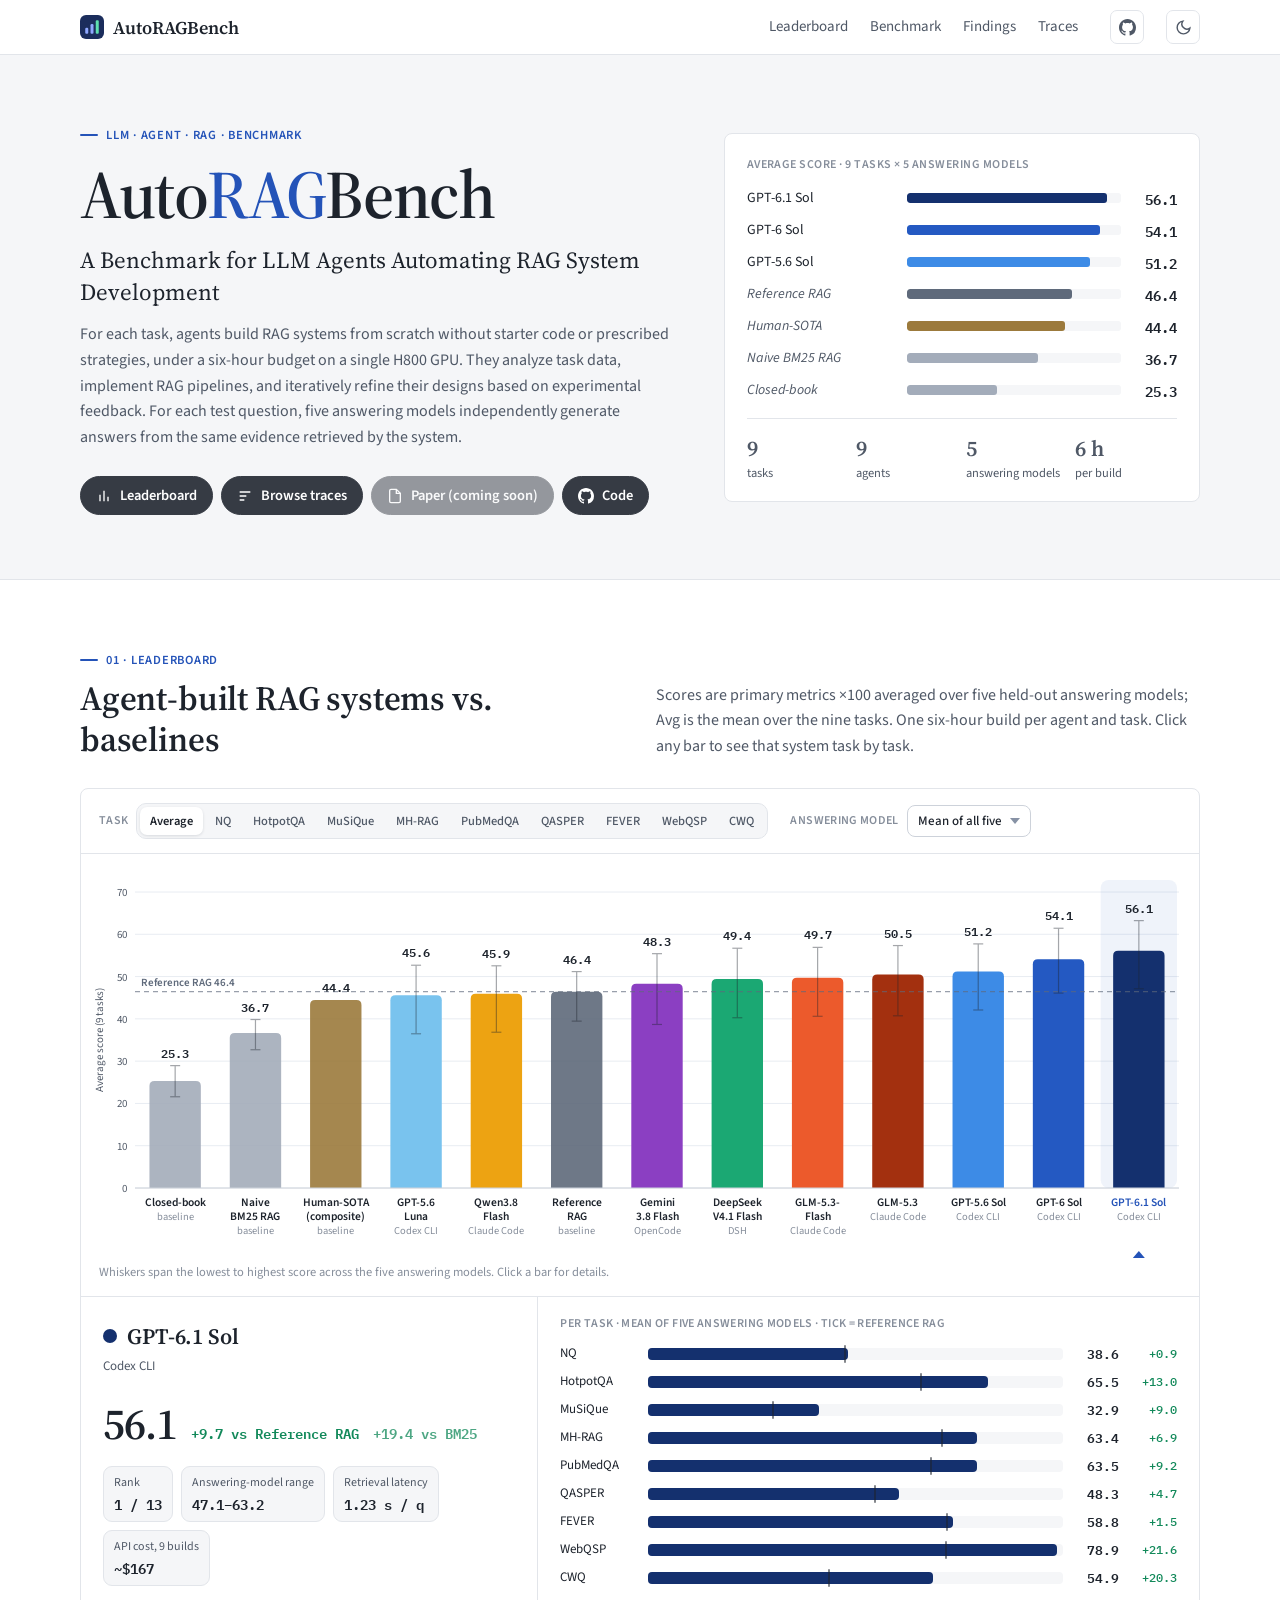
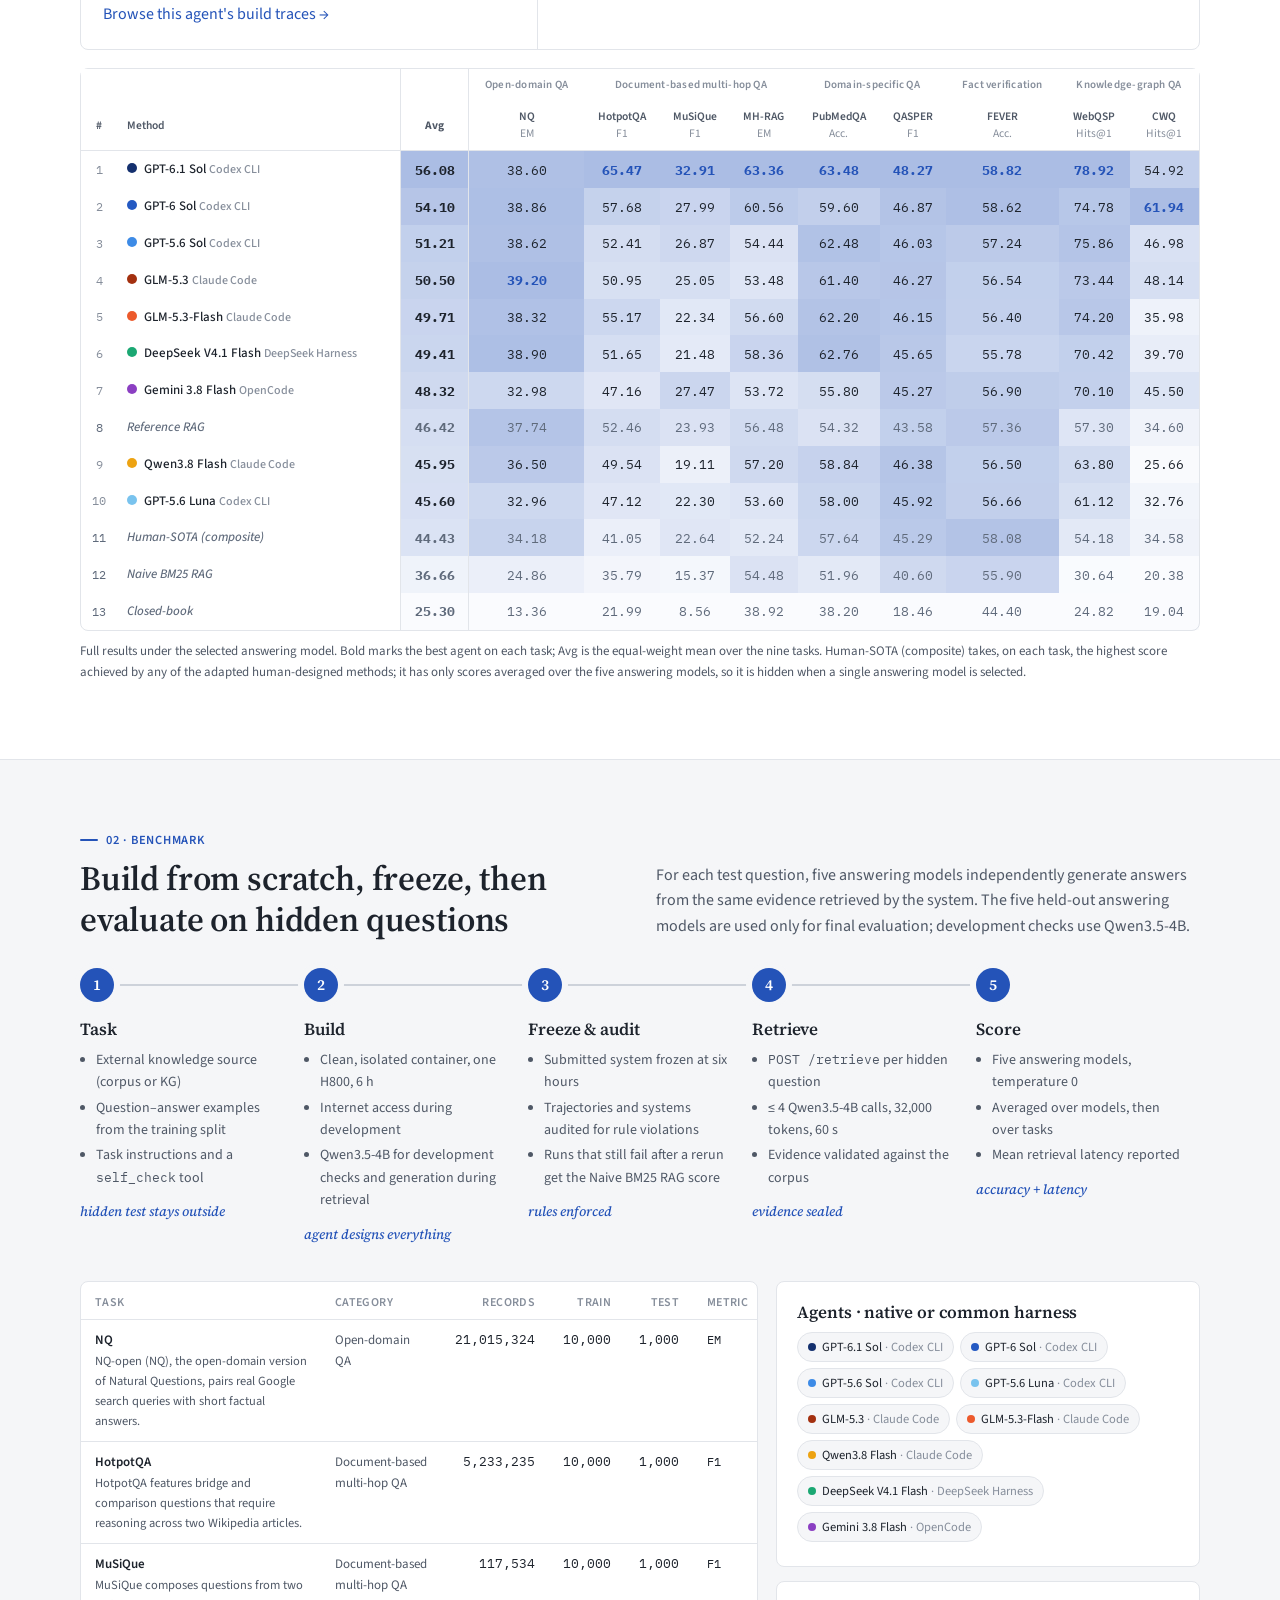
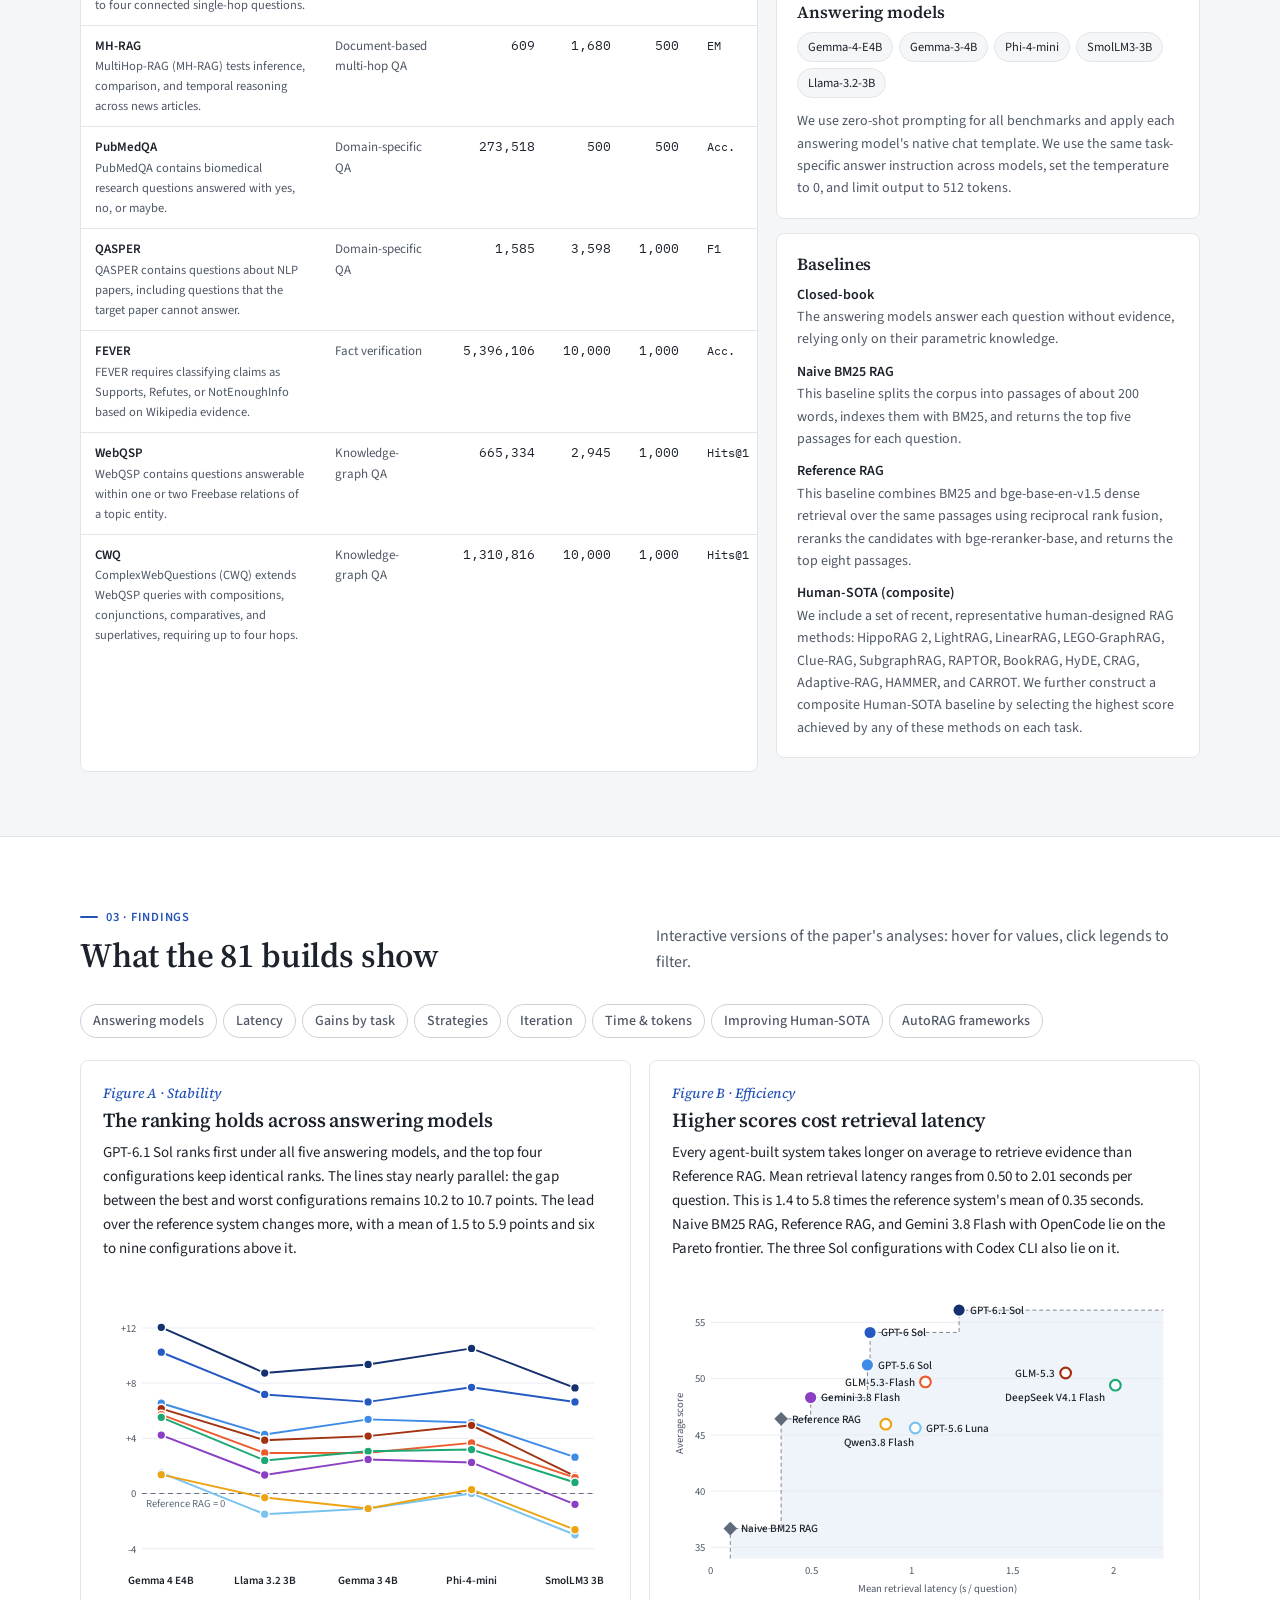
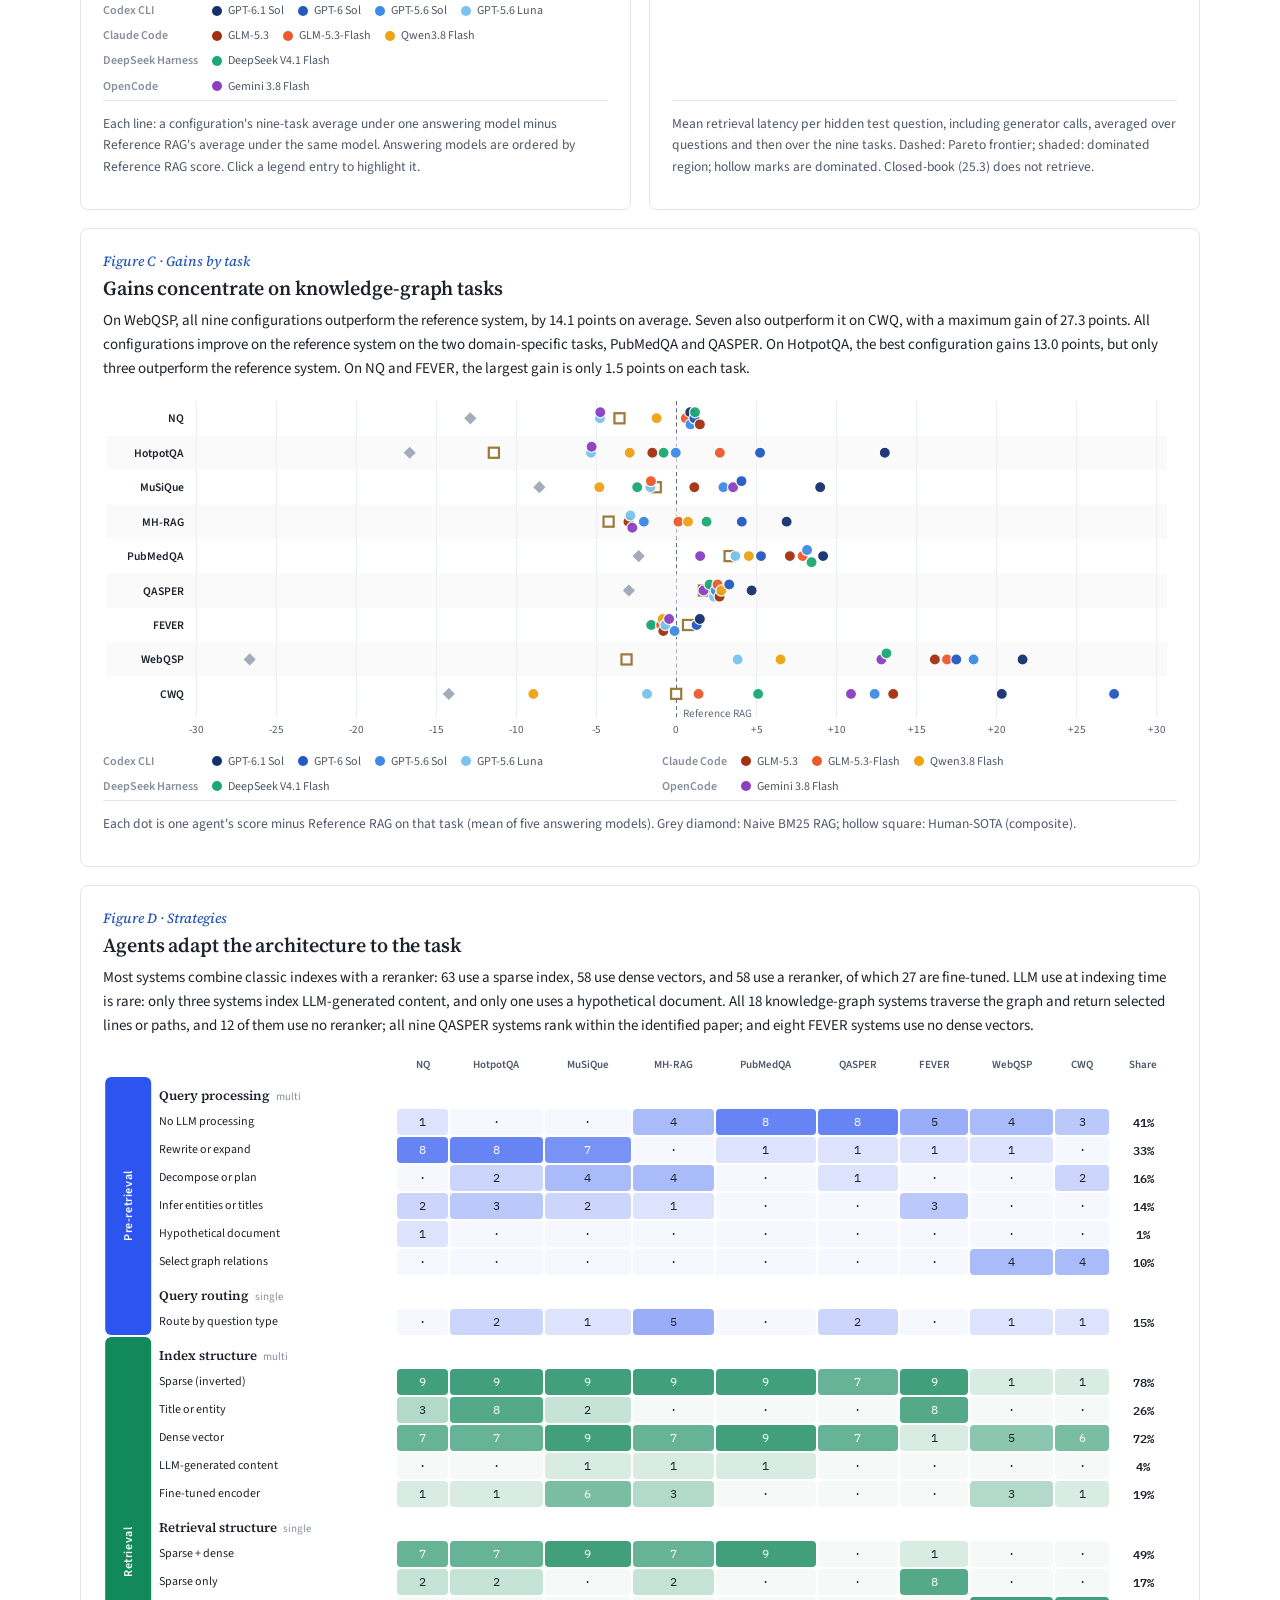
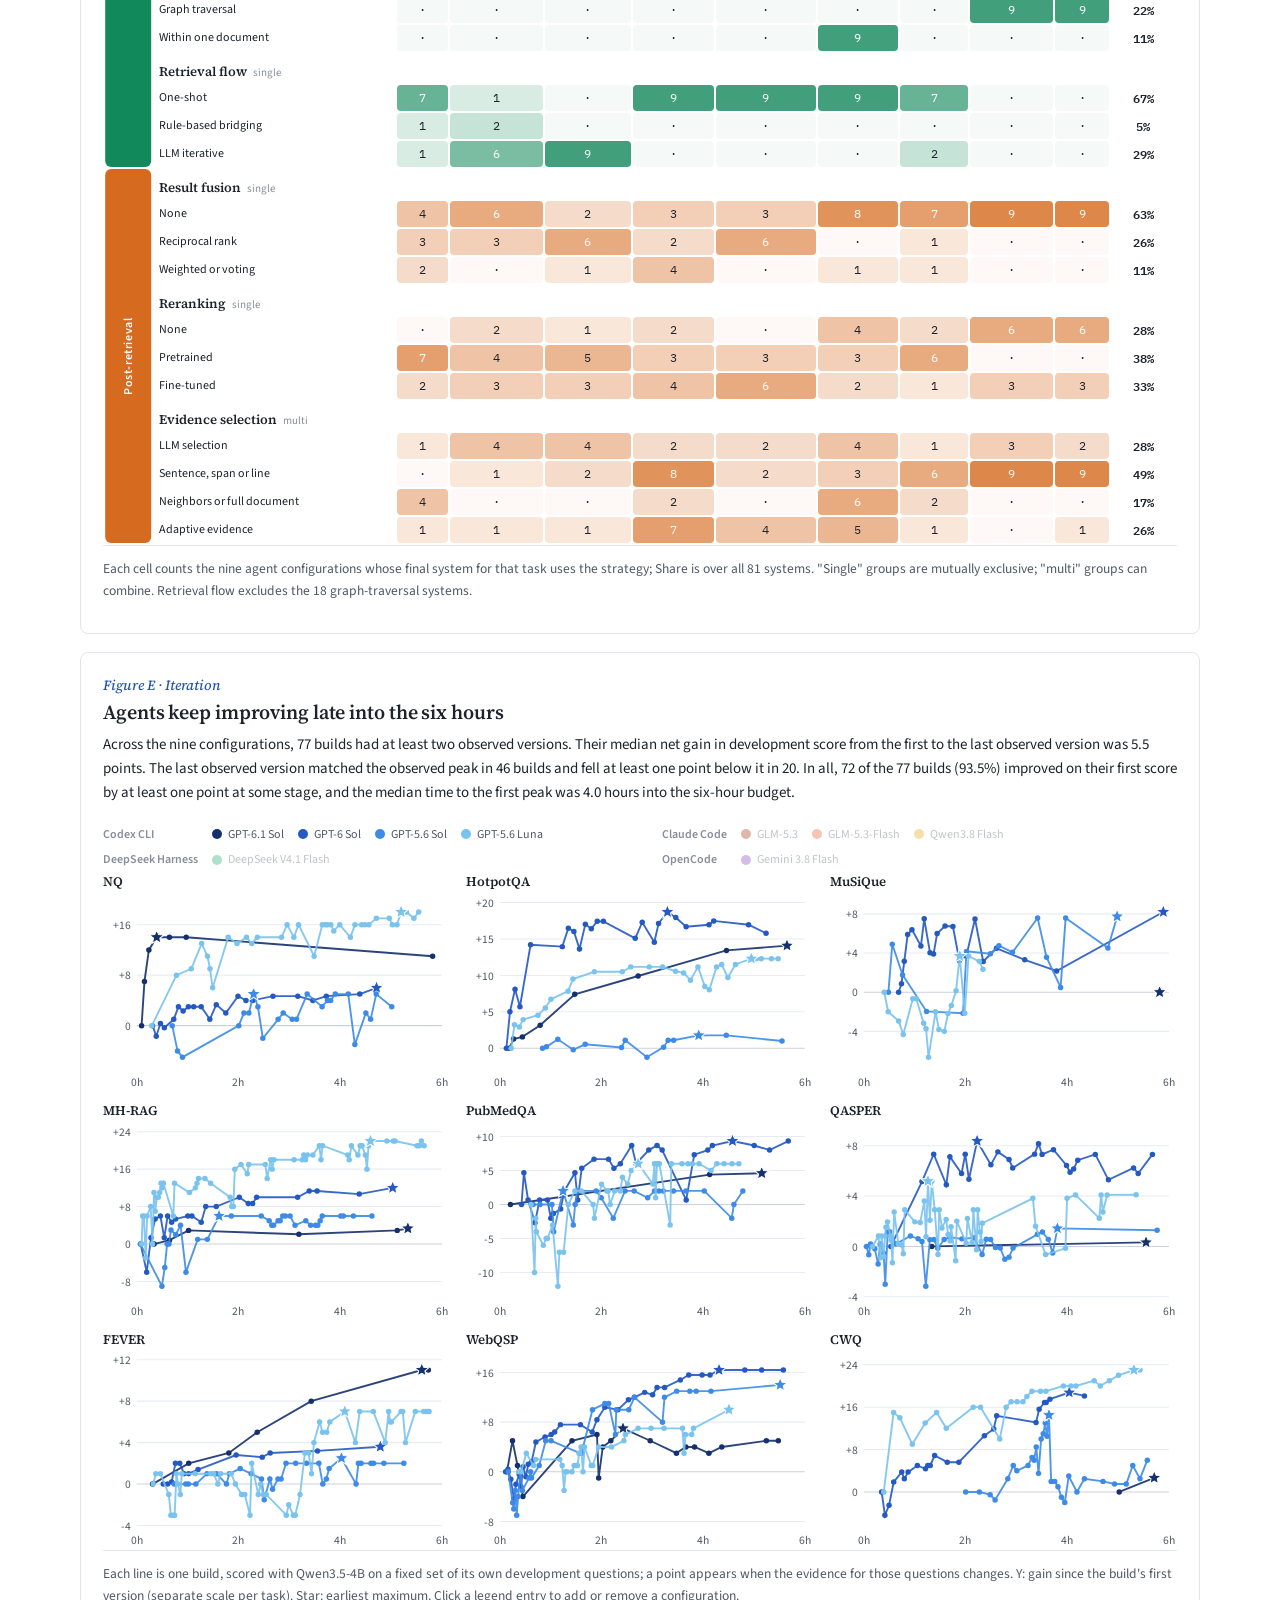
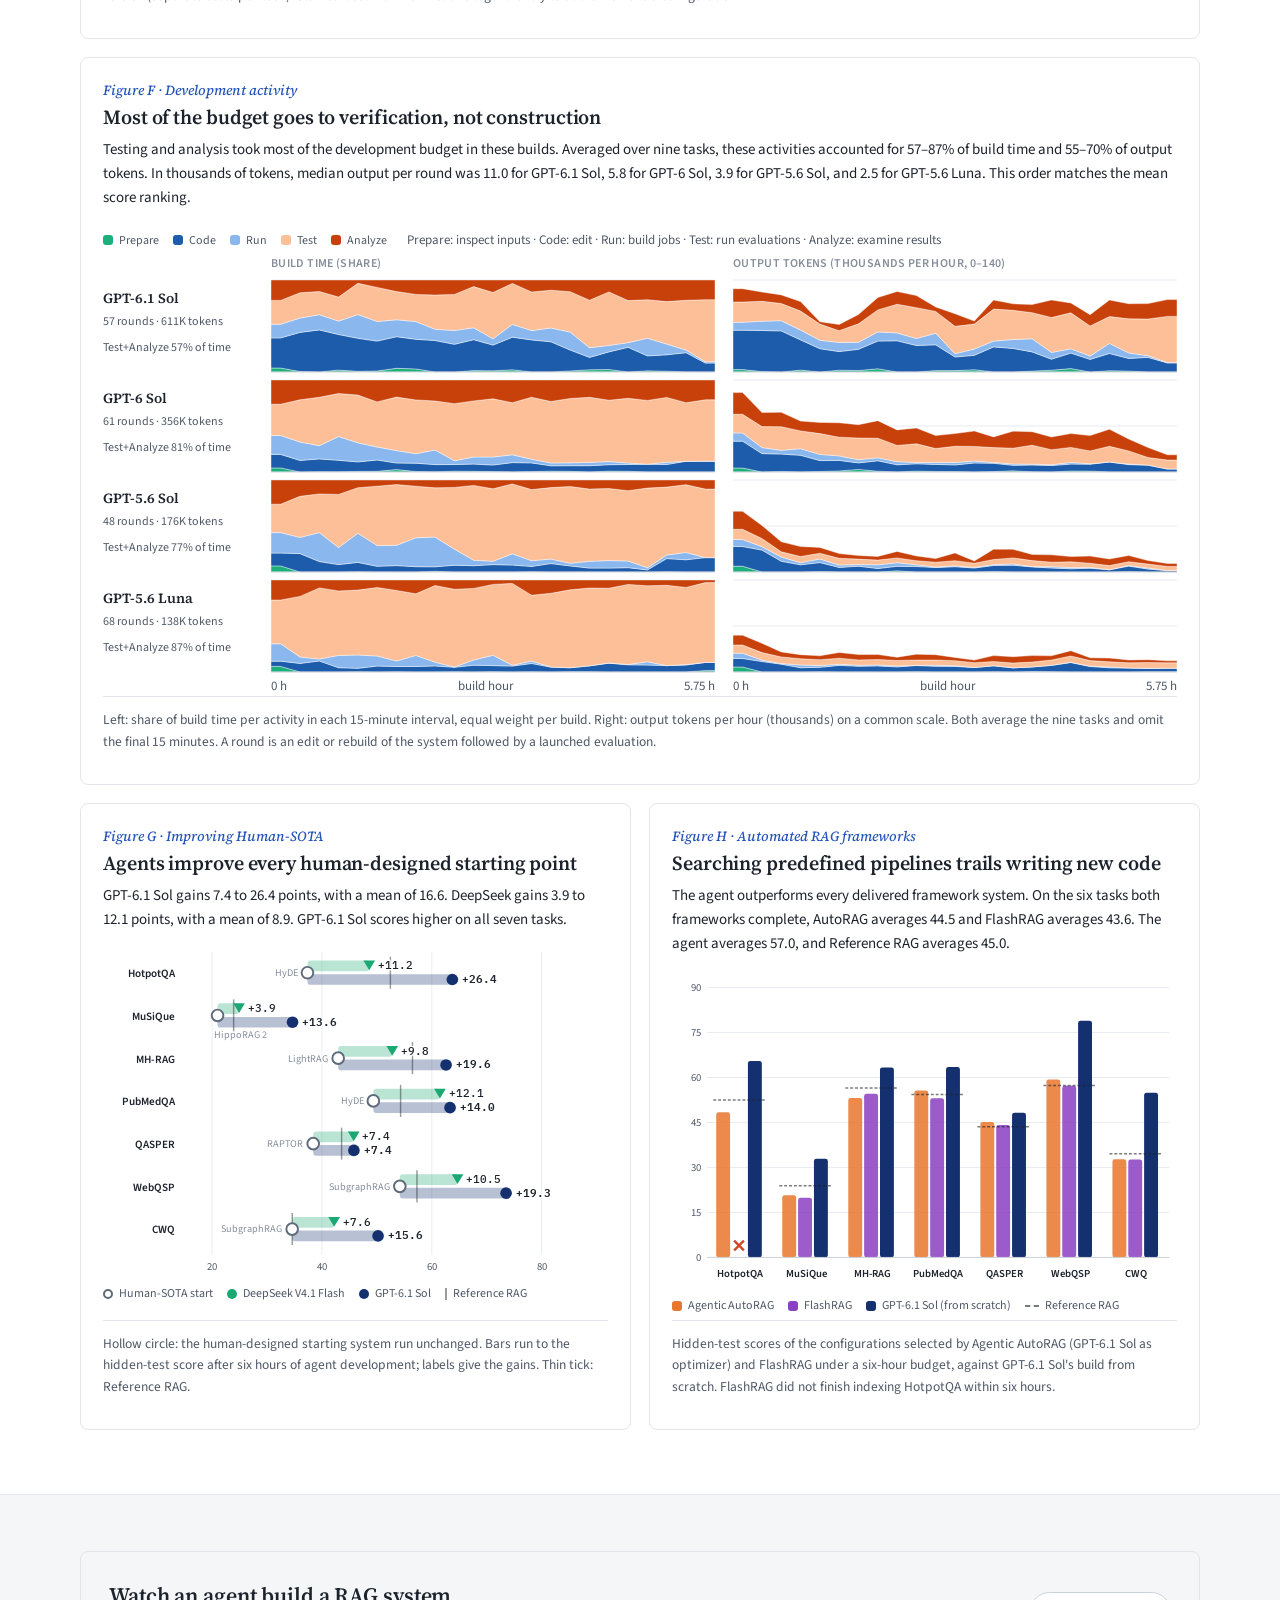
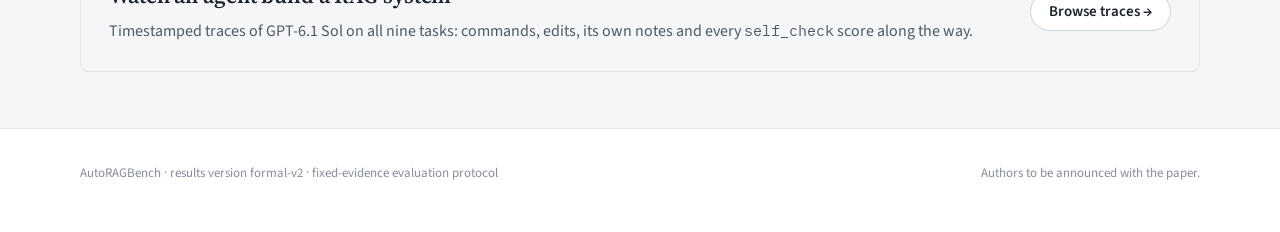
==== commit 05775b89: "Restore previous page structure; keep academic palette and fonts Co-Authored-By: Claude Opus 5.5 <no" ====
--- a/index.html
+++ b/index.html
@@ -4,9 +4,9 @@
 <meta charset="utf-8">
 <meta name="viewport" content="width=device-width, initial-scale=1">
 <title>AutoRAGBench</title>
-<meta name="description" content="AutoRAGBench: A Benchmark for LLM Agents Automating RAG System Development. Nine RAG system development tasks; agents build RAG systems from scratch under a six-hour budget on a single H800 GPU.">
-<meta property="og:title" content="AutoRAGBench: A Benchmark for LLM Agents Automating RAG System Development">
-<meta property="og:description" content="The first benchmark to evaluate how well LLM agents develop RAG systems from scratch in an open code space.">
+<meta name="description" content="AutoRAGBench: A Benchmark for LLM Agents Automating RAG System Development. Agents build RAG systems from scratch without starter code or prescribed strategies, under a six-hour budget on a single H800 GPU.">
+<meta property="og:title" content="AutoRAGBench">
+<meta property="og:description" content="A Benchmark for LLM Agents Automating RAG System Development: nine tasks, nine agent configurations, five held-out answering models.">
 <link rel="icon" href="data:image/svg+xml,%3Csvg xmlns='http://www.w3.org/2000/svg' viewBox='0 0 32 32'%3E%3Crect width='32' height='32' rx='8' fill='%230d1a36'/%3E%3Crect x='7' y='17' width='4' height='8' rx='1.5' fill='%238fa8ff'/%3E%3Crect x='14' y='12' width='4' height='13' rx='1.5' fill='%238fa8ff'/%3E%3Crect x='21' y='7' width='4' height='18' rx='1.5' fill='%235ee0b0'/%3E%3C/svg%3E">
 <link rel="preconnect" href="https://fonts.googleapis.com">
 <link rel="preconnect" href="https://fonts.gstatic.com" crossorigin>
@@ -19,10 +19,9 @@
   <div class="wrap">
     <a class="brand" href="./"><svg class="logo" viewBox="0 0 32 32"><rect width="32" height="32" rx="8" fill="#1b2d5c"/><rect x="7" y="17" width="4" height="8" rx="1.5" fill="#8fa8ff"/><rect x="14" y="12" width="4" height="13" rx="1.5" fill="#8fa8ff"/><rect x="21" y="7" width="4" height="18" rx="1.5" fill="#5ee0b0"/></svg>AutoRAGBench</a>
     <div class="nav-links">
-      <a href="#abstract">Abstract</a>
       <a href="#leaderboard">Leaderboard</a>
       <a href="#benchmark">Benchmark</a>
-      <a href="#findings">Results</a>
+      <a href="#findings">Findings</a>
       <a href="traces/">Traces</a>
     </div>
     <a class="icon-btn js-github" href="#" title="GitHub" aria-label="GitHub"><svg viewBox="0 0 16 16" fill="currentColor"><path d="M8 0C3.58 0 0 3.58 0 8c0 3.54 2.29 6.53 5.47 7.59.4.07.55-.17.55-.38 0-.19-.01-.82-.01-1.49-2.01.37-2.53-.49-2.69-.94-.09-.23-.48-.94-.82-1.13-.28-.15-.68-.52-.01-.53.63-.01 1.08.58 1.23.82.72 1.21 1.87.87 2.33.66.07-.52.28-.87.51-1.07-1.78-.2-3.64-.89-3.64-3.95 0-.87.31-1.59.82-2.15-.08-.2-.36-1.02.08-2.12 0 0 .67-.21 2.2.82.64-.18 1.32-.27 2-.27.68 0 1.36.09 2 .27 1.53-1.04 2.2-.82 2.2-.82.44 1.1.16 1.92.08 2.12.51.56.82 1.27.82 2.15 0 3.07-1.87 3.75-3.65 3.95.29.25.54.73.54 1.48 0 1.07-.01 1.93-.01 2.2 0 .21.15.46.55.38A8.013 8.013 0 0016 8c0-4.42-3.58-8-8-8z"/></svg></a>
@@ -32,25 +31,22 @@
 
 <header class="hero">
   <div class="wrap">
-    <h1><span class="name">AutoRAGBench</span>: A Benchmark for LLM Agents<br>Automating RAG System Development</h1>
-    <p class="authors js-team">Anonymous Authors</p>
-    <p class="affil">Under review</p>
-    <div class="btns">
-      <a class="btn js-paper" href="#" aria-disabled="true"><svg viewBox="0 0 24 24" fill="none" stroke="currentColor" stroke-width="2"><path d="M14 2H6a2 2 0 00-2 2v16a2 2 0 002 2h12a2 2 0 002-2V8z"/><path d="M14 2v6h6"/></svg><span>Paper (coming soon)</span></a>
-      <a class="btn js-github" href="#"><svg viewBox="0 0 16 16" fill="currentColor"><path d="M8 0C3.58 0 0 3.58 0 8c0 3.54 2.29 6.53 5.47 7.59.4.07.55-.17.55-.38 0-.19-.01-.82-.01-1.49-2.01.37-2.53-.49-2.69-.94-.09-.23-.48-.94-.82-1.13-.28-.15-.68-.52-.01-.53.63-.01 1.08.58 1.23.82.72 1.21 1.87.87 2.33.66.07-.52.28-.87.51-1.07-1.78-.2-3.64-.89-3.64-3.95 0-.87.31-1.59.82-2.15-.08-.2-.36-1.02.08-2.12 0 0 .67-.21 2.2.82.64-.18 1.32-.27 2-.27.68 0 1.36.09 2 .27 1.53-1.04 2.2-.82 2.2-.82.44 1.1.16 1.92.08 2.12.51.56.82 1.27.82 2.15 0 3.07-1.87 3.75-3.65 3.95.29.25.54.73.54 1.48 0 1.07-.01 1.93-.01 2.2 0 .21.15.46.55.38A8.013 8.013 0 0016 8c0-4.42-3.58-8-8-8z"/></svg>Code</a>
-      <a class="btn" href="#leaderboard"><svg viewBox="0 0 24 24" fill="none" stroke="currentColor" stroke-width="2"><path d="M6 20V10M12 20V4M18 20v-7"/></svg>Leaderboard</a>
-      <a class="btn" href="traces/"><svg viewBox="0 0 24 24" fill="none" stroke="currentColor" stroke-width="2"><path d="M4 6h16M4 12h10M4 18h7"/></svg>Trajectories</a>
+    <div>
+      <span class="eyebrow">LLM · Agent · RAG · Benchmark</span>
+      <h1>Auto<span class="grad">RAG</span>Bench</h1>
+      <p class="tag">A Benchmark for LLM Agents Automating RAG System Development</p>
+      <p class="lede">For each task, agents build RAG systems from scratch without starter code or prescribed strategies, under a six-hour budget on a single H800 GPU. They analyze task data, implement RAG pipelines, and iteratively refine their designs based on experimental feedback. For each test question, five answering models independently generate answers from the same evidence retrieved by the system.</p>
+      <div class="btns">
+        <a class="btn primary" href="#leaderboard"><svg viewBox="0 0 24 24" fill="none" stroke="currentColor" stroke-width="2"><path d="M6 20V10M12 20V4M18 20v-7"/></svg>Leaderboard</a>
+        <a class="btn" href="traces/"><svg viewBox="0 0 24 24" fill="none" stroke="currentColor" stroke-width="2"><path d="M4 6h16M4 12h10M4 18h7"/></svg>Browse traces</a>
+        <a class="btn js-paper" href="#" aria-disabled="true"><svg viewBox="0 0 24 24" fill="none" stroke="currentColor" stroke-width="2"><path d="M14 2H6a2 2 0 00-2 2v16a2 2 0 002 2h12a2 2 0 002-2V8z"/><path d="M14 2v6h6"/></svg><span>Paper (coming soon)</span></a>
+        <a class="btn js-github" href="#"><svg viewBox="0 0 16 16" fill="currentColor"><path d="M8 0C3.58 0 0 3.58 0 8c0 3.54 2.29 6.53 5.47 7.59.4.07.55-.17.55-.38 0-.19-.01-.82-.01-1.49-2.01.37-2.53-.49-2.69-.94-.09-.23-.48-.94-.82-1.13-.28-.15-.68-.52-.01-.53.63-.01 1.08.58 1.23.82.72 1.21 1.87.87 2.33.66.07-.52.28-.87.51-1.07-1.78-.2-3.64-.89-3.64-3.95 0-.87.31-1.59.82-2.15-.08-.2-.36-1.02.08-2.12 0 0 .67-.21 2.2.82.64-.18 1.32-.27 2-.27.68 0 1.36.09 2 .27 1.53-1.04 2.2-.82 2.2-.82.44 1.1.16 1.92.08 2.12.51.56.82 1.27.82 2.15 0 3.07-1.87 3.75-3.65 3.95.29.25.54.73.54 1.48 0 1.07-.01 1.93-.01 2.2 0 .21.15.46.55.38A8.013 8.013 0 0016 8c0-4.42-3.58-8-8-8z"/></svg>Code</a>
+      </div>
     </div>
-    <figure class="teaser">
-      <img src="assets/pipeline.png" alt="AutoRAGBench pipeline: (a) task instance, (b) agent builds the RAG system, (c) offline evaluation." width="2504" height="930">
-      <figcaption><b>Figure 1.</b> AutoRAGBench pipeline.</figcaption>
-    </figure>
-    <div class="abstract" id="abstract">
-      <h2>Abstract</h2>
-      <p>Retrieval-augmented generation (RAG) is a well-established paradigm for augmenting large language models (LLMs) with information retrieved from external corpora. However, developing effective RAG systems requires substantial engineering effort and iterative experimentation, as effective design choices vary across tasks and domains. With rapid advances in LLM agent capabilities, we ask how well these agents can autonomously build RAG systems and how effectively they can improve them through iteration. In this paper, we propose AutoRAGBench, the first benchmark to evaluate how well LLM agents develop RAG systems from scratch in an open code space. It comprises nine RAG system development tasks. For each task, agents build RAG systems from scratch without starter code or prescribed strategies, under a six-hour budget on a single H800 GPU. They analyze task data, implement RAG pipelines, and iteratively refine their designs based on experimental feedback. We evaluate nine agent configurations and analyze both the effectiveness of the resulting RAG systems and their development trajectories. GPT-6.1 Sol with Codex CLI achieves the highest average score of 56.1. The composite Human-SOTA baseline averages 44.4. These results show that LLM agents can automate effective RAG system development. When starting from a human-designed system on each of seven tasks, GPT-6.1 Sol with Codex CLI improves the score by 16.6 points on average while preserving the methods' core mechanisms.</p>
-    </div>
-    <div class="findings-box">
-      <p><b>Our findings.</b> GPT-6.1 Sol with Codex CLI achieves the highest average answer accuracy across nine tasks, 56.1 points. It exceeds Reference RAG by 9.7 points and the composite Human-SOTA baseline under our protocol by 11.7 points. It also improves seven existing human-designed systems by 16.6 points on average while preserving their core mechanisms. In our adapted comparisons, it also outperforms automated searches over predefined RAG pipelines, including a search driven by the same LLM. Across 77 builds with comparable development scores, 72 reach scores at least one point above their first version. The median first-to-last gain is 5.5 points. Yet 20 builds have last observed development scores at least one point below their best. Larger development gains do not always correspond to higher hidden-test answer accuracy.</p>
+    <div class="glance">
+      <h4>Average score · 9 tasks × 5 answering models</h4>
+      <div class="js-glance"></div>
+      <div class="gk"><div><b>9</b>tasks</div><div><b>9</b>agents</div><div><b>5</b>answering models</div><div><b>6 h</b>per build</div></div>
     </div>
   </div>
 </header>
@@ -58,9 +54,8 @@
 <section class="block" id="leaderboard">
   <div class="wrap">
     <div class="sec-head">
-      <h2>Main Results</h2>
-      <p>Scores are primary metrics ×100 averaged over five held-out answering models; Avg is the mean over the nine tasks. GPT-6.1 Sol with Codex CLI achieves the highest average, 56.1, and the best score on seven tasks. All nine agent configurations outperform naive BM25 RAG, and seven outperform the reference system. The composite Human-SOTA baseline averages 44.4, below all nine agent configurations.</p>
-      <p class="hint">Click any bar for that system's per-task scores.</p>
+      <div><span class="eyebrow">01 · Leaderboard</span><h2>Agent-built RAG systems vs. baselines</h2></div>
+      <p>Scores are primary metrics ×100 averaged over five held-out answering models; Avg is the mean over the nine tasks. One six-hour build per agent and task. Click any bar to see that system task by task.</p>
     </div>
     <div class="card lb-card">
       <div class="controls">
@@ -74,30 +69,28 @@
     <div class="card" style="margin-top:18px">
       <div class="scroll-x"><table class="heat js-table"></table></div>
     </div>
-    <p class="figcap"><b>Table.</b> Main results, ranked by average score. Bold marks the best score on each task. The composite Human-SOTA is a per-task envelope over the adapted human-designed implementations, not a single deployable system or an upper bound on human-designed RAG; it has scores averaged over the five answering models only.</p>
+    <p class="note" style="margin-top:10px">Full results under the selected answering model. Bold marks the best agent on each task; Avg is the equal-weight mean over the nine tasks. Human-SOTA (composite) takes, on each task, the highest score achieved by any of the adapted human-designed methods; it has only scores averaged over the five answering models, so it is hidden when a single answering model is selected.</p>
   </div>
 </section>
 
 <section class="block alt" id="benchmark">
   <div class="wrap">
     <div class="sec-head">
-      <h2>AutoRAGBench</h2>
-      <p>We assign each agent a target benchmark and provide the benchmark's external knowledge source and question–answer examples from its training split. Each agent operates in a clean container with one H800 GPU and internet access during development. The agent has six hours to build an accurate and efficient RAG system from scratch, without starter code and prescribed designs.</p>
+      <div><span class="eyebrow">02 · Benchmark</span><h2>Build from scratch, freeze, then evaluate on hidden questions</h2></div>
+      <p>For each test question, five answering models independently generate answers from the same evidence retrieved by the system. The five held-out answering models are used only for final evaluation; development checks use Qwen3.5-4B.</p>
     </div>
-    <div class="pgrid">
-      <div class="card"><h4>Task Suite</h4><p>The task suite in AutoRAGBench consists of nine benchmarks spanning open-domain question answering (QA), document-based multi-hop QA, domain-specific QA, fact verification, and knowledge-graph QA. For each benchmark, we retain up to 10,000 training examples and 1,000 test examples to ensure comparable evaluation scales across tasks.</p></div>
-      <div class="card"><h4>System Development Protocol</h4><p>Each build runs in a clean and isolated container, with no persistent agent memory carried over between runs. The test set remains outside the container and unavailable to the agent during development. Agents build RAG systems from scratch, without starter code, a prescribed pipeline, or a predefined configuration space. Given a question, each system must return an ordered list of evidence spans from the supplied corpus.</p></div>
-      <div class="card"><h4>Anti-Cheating Checks</h4><p>We audit development trajectories and submitted RAG systems for the use of additional corpora, downloads of benchmark test sets, and other rule violations. When we confirm a violation, we rerun the experiment to give the agent another chance to develop a compliant RAG system. If the new system passes the audit, we evaluate it; otherwise, we assign the run the naive BM25 RAG baseline score.</p></div>
-      <div class="card"><h4>RAG System Evaluation</h4><p>For each test question, five answering models independently generate answers from the same evidence retrieved by the system. We report the downstream answer score and retrieval latency of the system. Per question, the gateway allows at most four Qwen3.5-4B calls and 32,000 total tokens within 60 seconds. The service cannot access the five held-out answering models.</p></div>
+    <div class="steps5">
+      <div class="s"><span class="n">1</span><h4>Task</h4><ul><li>External knowledge source (corpus or KG)</li><li>Question–answer examples from the training split</li><li>Task instructions and a <code>self_check</code> tool</li></ul><span class="tagline">hidden test stays outside</span></div>
+      <div class="s"><span class="n">2</span><h4>Build</h4><ul><li>Clean, isolated container, one H800, 6 h</li><li>Internet access during development</li><li>Qwen3.5-4B for development checks and generation during retrieval</li></ul><span class="tagline">agent designs everything</span></div>
+      <div class="s"><span class="n">3</span><h4>Freeze &amp; audit</h4><ul><li>Submitted system frozen at six hours</li><li>Trajectories and systems audited for rule violations</li><li>Runs that still fail after a rerun get the Naive BM25 RAG score</li></ul><span class="tagline">rules enforced</span></div>
+      <div class="s"><span class="n">4</span><h4>Retrieve</h4><ul><li><code>POST /retrieve</code> per hidden question</li><li>≤ 4 Qwen3.5-4B calls, 32,000 tokens, 60 s</li><li>Evidence validated against the corpus</li></ul><span class="tagline">evidence sealed</span></div>
+      <div class="s"><span class="n">5</span><h4>Score</h4><ul><li>Five answering models, temperature 0</li><li>Averaged over models, then over tasks</li><li>Mean retrieval latency reported</li></ul><span class="tagline">accuracy + latency</span></div>
     </div>
     <div class="two-col">
-      <div>
-        <div class="card"><div class="scroll-x"><table class="tasks js-tasks"></table></div></div>
-        <p class="figcap"><b>Table.</b> Task suite statistics and evaluation metrics.</p>
-      </div>
+      <div class="card"><div class="scroll-x"><table class="tasks js-tasks"></table></div></div>
       <div class="side">
-        <div class="card"><h4>Evaluated LLM Agents</h4><p>Whenever available, we use the native agent harness developed by each LLM provider. When a native harness is unavailable, we use a harness commonly paired with the model.</p><div class="js-agentpills"></div></div>
-        <div class="card"><h4>Answering Models</h4><p>We select models from four families with different parameter counts to assess the robustness of system comparisons across answering models.</p><div class="js-readerpills"></div></div>
+        <div class="card"><h4>Agents · native or common harness</h4><div class="js-agentpills"></div></div>
+        <div class="card"><h4>Answering models</h4><div class="js-readerpills"></div></div>
         <div class="card"><h4>Baselines</h4><dl class="js-refs"></dl></div>
       </div>
     </div>
@@ -107,76 +100,75 @@
 <section class="block" id="findings">
   <div class="wrap">
     <div class="sec-head">
-      <h2>Experimental Results</h2>
-      <p>We evaluate both the RAG systems that agents build and the processes they use to develop them. We then examine whether agents can improve human-designed methods and how they compare with automated RAG frameworks.</p>
-      <p class="hint">Interactive versions of the paper's figures: hover for values, click legend entries to filter.</p>
+      <div><span class="eyebrow">03 · Findings</span><h2>What the 81 builds show</h2></div>
+      <p>Interactive versions of the paper's analyses: hover for values, click legends to filter.</p>
     </div>
     <div class="fnav">
-      <a href="#f-stability">Stability</a><a href="#f-pareto">Efficiency</a><a href="#f-tasks">Gains across tasks</a><a href="#f-strategy">Strategies</a>
-      <a href="#f-iteration">Feedback and iteration</a><a href="#f-activity">Resource allocation</a><a href="#f-human">Improving human-designed methods</a><a href="#f-frameworks">Automated RAG frameworks</a>
+      <a href="#f-stability">Answering models</a><a href="#f-pareto">Latency</a><a href="#f-tasks">Gains by task</a><a href="#f-strategy">Strategies</a>
+      <a href="#f-iteration">Iteration</a><a href="#f-activity">Time &amp; tokens</a><a href="#f-human">Improving Human-SOTA</a><a href="#f-frameworks">AutoRAG frameworks</a>
     </div>
     <div class="fgrid">
       <div class="card fig" id="f-stability">
-        <span class="fl">Stability Across Answering Models</span>
-        <h3>Nine-task average score gain over reference RAG by answering model</h3>
+        <span class="fl">Figure A · Stability</span>
+        <h3>The ranking holds across answering models</h3>
         <p class="take">GPT-6.1 Sol ranks first under all five answering models, and the top four configurations keep identical ranks. The lines stay nearly parallel: the gap between the best and worst configurations remains 10.2 to 10.7 points. The lead over the reference system changes more, with a mean of 1.5 to 5.9 points and six to nine configurations above it.</p>
         <div class="js-stab"></div>
         <div class="legend agents js-stab-leg"></div>
-        <p class="cap">Each line plots a configuration's nine-task average under one answering model, minus the reference system's average under the same answering model. Click a legend entry to highlight it.</p>
+        <p class="cap">Each line: a configuration's nine-task average under one answering model minus Reference RAG's average under the same model. Answering models are ordered by Reference RAG score. Click a legend entry to highlight it.</p>
       </div>
       <div class="card fig" id="f-pareto">
-        <span class="fl">Efficiency</span>
-        <h3>Average score vs. mean retrieval latency</h3>
+        <span class="fl">Figure B · Efficiency</span>
+        <h3>Higher scores cost retrieval latency</h3>
         <p class="take">Every agent-built system takes longer on average to retrieve evidence than Reference RAG. Mean retrieval latency ranges from 0.50 to 2.01 seconds per question. This is 1.4 to 5.8 times the reference system's mean of 0.35 seconds. Naive BM25 RAG, Reference RAG, and Gemini 3.8 Flash with OpenCode lie on the Pareto frontier. The three Sol configurations with Codex CLI also lie on it.</p>
         <div class="js-pareto"></div>
-        <p class="cap">The dashed line marks the Pareto frontier. We measure retrieval latency from receiving the question to returning the evidence. It excludes final answer generation by the answering model.</p>
+        <p class="cap">Mean retrieval latency per hidden test question, including generator calls, averaged over questions and then over the nine tasks. Dashed: Pareto frontier; shaded: dominated region; hollow marks are dominated. Closed-book (25.3) does not retrieve.</p>
       </div>
       <div class="card fig wide" id="f-tasks">
-        <span class="fl">Main Results · per task</span>
-        <h3>Gains over the reference system on each task</h3>
+        <span class="fl">Figure C · Gains by task</span>
+        <h3>Gains concentrate on knowledge-graph tasks</h3>
         <p class="take">On WebQSP, all nine configurations outperform the reference system, by 14.1 points on average. Seven also outperform it on CWQ, with a maximum gain of 27.3 points. All configurations improve on the reference system on the two domain-specific tasks, PubMedQA and QASPER. On HotpotQA, the best configuration gains 13.0 points, but only three outperform the reference system. On NQ and FEVER, the largest gain is only 1.5 points on each task.</p>
         <div class="js-tasks-chart"></div>
         <div class="legend agents js-tasks-leg"></div>
-        <p class="cap">Drawn from the main results table: each dot is one configuration's score minus Reference RAG on that task. Diamond: Naive BM25 RAG; square: composite Human-SOTA.</p>
+        <p class="cap">Each dot is one agent's score minus Reference RAG on that task (mean of five answering models). Grey diamond: Naive BM25 RAG; hollow square: Human-SOTA (composite).</p>
       </div>
       <div class="card fig wide" id="f-strategy">
-        <span class="fl">Strategies in the Final Systems</span>
-        <h3>Strategy use by task</h3>
-        <p class="take">Most systems combine classic indexes with a reranker: 63 use a sparse index, 58 use dense vectors, and 58 use a reranker, of which 27 are fine-tuned. LLM use at indexing time is rare: only three systems index LLM-generated content, and only one uses a hypothetical document. Designs change markedly with the task. All 18 knowledge-graph systems traverse the graph and return selected lines or paths, and 12 of them use no reranker; all nine QASPER systems rank within the identified paper; and eight FEVER systems use no dense vectors.</p>
+        <span class="fl">Figure D · Strategies</span>
+        <h3>Agents adapt the architecture to the task</h3>
+        <p class="take">Most systems combine classic indexes with a reranker: 63 use a sparse index, 58 use dense vectors, and 58 use a reranker, of which 27 are fine-tuned. LLM use at indexing time is rare: only three systems index LLM-generated content, and only one uses a hypothetical document. All 18 knowledge-graph systems traverse the graph and return selected lines or paths, and 12 of them use no reranker; all nine QASPER systems rank within the identified paper; and eight FEVER systems use no dense vectors.</p>
         <div class="scroll-x"><table class="strat js-strat"></table></div>
-        <p class="cap">Cells count systems out of nine per task. Shares use all 81 systems except for retrieval flow, which excludes the 18 graph-traversal systems. Multi-choice groups can exceed 100%. A second coder has yet to verify the labels.</p>
+        <p class="cap">Each cell counts the nine agent configurations whose final system for that task uses the strategy; Share is over all 81 systems. "Single" groups are mutually exclusive; "multi" groups can combine. Retrieval flow excludes the 18 graph-traversal systems.</p>
       </div>
       <div class="card fig wide" id="f-iteration">
-        <span class="fl">Feedback and Iteration</span>
-        <h3>Iteration curves for four Codex CLI configurations</h3>
+        <span class="fl">Figure E · Iteration</span>
+        <h3>Agents keep improving late into the six hours</h3>
         <p class="take">Across the nine configurations, 77 builds had at least two observed versions. Their median net gain in development score from the first to the last observed version was 5.5 points. The last observed version matched the observed peak in 46 builds and fell at least one point below it in 20. In all, 72 of the 77 builds (93.5%) improved on their first score by at least one point at some stage, and the median time to the first peak was 4.0 hours into the six-hour budget.</p>
         <div class="legend agents js-iter-leg"></div>
         <div class="sm-grid js-iter"></div>
-        <p class="cap">Each curve shows the change in Qwen3.5-4B score from the first evaluated version on a fixed set of questions for that build. Axis scales vary by task. Stars mark the earliest maximum. Click a legend entry to add or remove a configuration.</p>
+        <p class="cap">Each line is one build, scored with Qwen3.5-4B on a fixed set of its own development questions; a point appears when the evidence for those questions changes. Y: gain since the build's first version (separate scale per task). Star: earliest maximum. Click a legend entry to add or remove a configuration.</p>
       </div>
       <div class="card fig wide" id="f-activity">
-        <span class="fl">Development Resource Allocation</span>
-        <h3>Codex CLI development activity</h3>
-        <p class="take">Testing and analysis took most of the development budget in these builds. Averaged over nine tasks, these activities accounted for 57–87% of build time and 55–70% of output tokens. In thousands of tokens, median output per round was 11.0 for GPT-6.1 Sol, 5.8 for GPT-6 Sol, 3.9 for GPT-5.6 Sol, and 2.5 for GPT-5.6 Luna. This order matches the mean score ranking in the main results table.</p>
+        <span class="fl">Figure F · Development activity</span>
+        <h3>Most of the budget goes to verification, not construction</h3>
+        <p class="take">Testing and analysis took most of the development budget in these builds. Averaged over nine tasks, these activities accounted for 57–87% of build time and 55–70% of output tokens. In thousands of tokens, median output per round was 11.0 for GPT-6.1 Sol, 5.8 for GPT-6 Sol, 3.9 for GPT-5.6 Sol, and 2.5 for GPT-5.6 Luna. This order matches the mean score ranking.</p>
         <div class="legend js-act-leg"></div>
         <div class="act-grid js-act"></div>
-        <p class="cap">Panels show each activity's share of build time and output tokens per hour, averaged across nine tasks. We count a round when an agent edits or rebuilds the system and then launches an evaluation.</p>
+        <p class="cap">Left: share of build time per activity in each 15-minute interval, equal weight per build. Right: output tokens per hour (thousands) on a common scale. Both average the nine tasks and omit the final 15 minutes. A round is an edit or rebuild of the system followed by a launched evaluation.</p>
       </div>
       <div class="card fig" id="f-human">
-        <span class="fl">Improving Human-Designed Methods</span>
-        <h3>Agent gains over human-designed systems</h3>
+        <span class="fl">Figure G · Improving Human-SOTA</span>
+        <h3>Agents improve every human-designed starting point</h3>
         <p class="take">GPT-6.1 Sol gains 7.4 to 26.4 points, with a mean of 16.6. DeepSeek gains 3.9 to 12.1 points, with a mean of 8.9. GPT-6.1 Sol scores higher on all seven tasks.</p>
         <div class="js-human"></div>
         <div class="legend js-human-leg"></div>
-        <p class="cap">Labels give score gains averaged over five answering models after six hours. We use HippoRAG 2 for MuSiQue, LightRAG for MH-RAG, RAPTOR for QASPER, SubgraphRAG for WebQSP and CWQ, and HyDE for PubMedQA and HotpotQA.</p>
+        <p class="cap">Hollow circle: the human-designed starting system run unchanged. Bars run to the hidden-test score after six hours of agent development; labels give the gains. Thin tick: Reference RAG.</p>
       </div>
       <div class="card fig" id="f-frameworks">
-        <span class="fl">Comparison with Automated RAG Frameworks</span>
-        <h3>Automated RAG frameworks against GPT-6.1 Sol builds from scratch</h3>
+        <span class="fl">Figure H · Automated RAG frameworks</span>
+        <h3>Searching predefined pipelines trails writing new code</h3>
         <p class="take">The agent outperforms every delivered framework system. On the six tasks both frameworks complete, AutoRAG averages 44.5 and FlashRAG averages 43.6. The agent averages 57.0, and Reference RAG averages 45.0.</p>
         <div class="js-fw"></div>
         <div class="legend js-fw-leg"></div>
-        <p class="cap">Bars show hidden-test scores. FlashRAG did not finish indexing HotpotQA within six hours.</p>
+        <p class="cap">Hidden-test scores of the configurations selected by Agentic AutoRAG (GPT-6.1 Sol as optimizer) and FlashRAG under a six-hour budget, against GPT-6.1 Sol's build from scratch. FlashRAG did not finish indexing HotpotQA within six hours.</p>
       </div>
     </div>
   </div>
@@ -185,13 +177,13 @@
 <section class="block alt" style="padding:56px 0">
   <div class="wrap">
     <div class="card cta">
-      <div><h3>Development Trajectories</h3><p>As an agent develops its RAG system, we record its actions and observations at each step. We call this sequence of records the run's development trajectory. Browse the condensed trajectories of GPT-6.1 Sol with Codex CLI on all nine tasks.</p></div>
-      <a class="btn" href="traces/">Browse trajectories →</a>
+      <div><h3>Watch an agent build a RAG system</h3><p>Timestamped traces of GPT-6.1 Sol on all nine tasks: commands, edits, its own notes and every <code>self_check</code> score along the way.</p></div>
+      <a class="btn" href="traces/">Browse traces →</a>
     </div>
   </div>
 </section>
 
-<footer><div class="wrap"><span>AutoRAGBench: A Benchmark for LLM Agents Automating RAG System Development</span><span>Anonymous Authors · under review</span></div></footer>
+<footer><div class="wrap"><span>AutoRAGBench · results version formal-v2 · fixed-evidence evaluation protocol</span><span class="js-team">Authors to be announced with the paper.</span></div></footer>
 <div class="tip"></div>
 <script src="assets/data.js"></script>
 <script src="assets/common.js"></script>
--- a/assets/style.css
+++ b/assets/style.css
@@ -1,4 +1,4 @@
-/* AutoRAGBench — academic project page: serif headings, white page, paper figure as teaser */
+/* AutoRAGBench — academic palette: serif headings, white page, muted blue accent */
 :root {
   --bg: #ffffff;
   --bg2: #f5f6f8;
@@ -70,40 +70,46 @@
 .icon-btn svg { width: 17px; height: 17px; }
 @media (max-width: 820px) { .nav-links { display: none; } .nav .icon-btn:first-of-type { margin-left: auto; } }
 
-/* hero: title block in the style of a paper's first page */
-.hero { padding: 56px 0 18px; text-align: center; }
-.hero .venue { font: 500 14px var(--sans); color: var(--faint); letter-spacing: .02em; margin: 0 0 14px; }
-.hero h1 { font: 600 clamp(28px, 4.2vw, 44px)/1.22 var(--display); max-width: 980px; margin: 0 auto; letter-spacing: -0.01em; }
-.hero h1 .name { color: var(--primary); }
-.hero .authors { font: 400 19px var(--display); margin: 22px 0 2px; }
-.hero .affil { color: var(--muted); font-size: 15px; margin: 0 0 22px; }
-.btns { display: flex; gap: 10px; flex-wrap: wrap; justify-content: center; }
+/* hero: previous two-column layout in the academic palette */
+.hero { padding: 64px 0 64px; background: var(--bg2); }
+.hero .wrap { display: grid; grid-template-columns: minmax(0, 1.25fr) minmax(0, 1fr); gap: 48px; align-items: center; }
+.eyebrow { display: inline-flex; align-items: center; gap: 8px; font: 600 12.5px var(--sans); letter-spacing: .06em; text-transform: uppercase; color: var(--primary); }
+.eyebrow::before { content: ""; width: 18px; height: 2px; background: currentColor; border-radius: 2px; }
+.hero h1 { font: 600 clamp(42px, 6.5vw, 68px)/1.05 var(--display); margin: 14px 0 14px; letter-spacing: -0.02em; }
+.hero h1 .grad { color: var(--primary); }
+.hero .tag { font: 400 clamp(19px, 2.2vw, 23px)/1.4 var(--display); margin: 0 0 14px; max-width: 620px; }
+.hero .lede { color: var(--muted); max-width: 620px; margin: 0 0 26px; }
+.btns { display: flex; gap: 10px; flex-wrap: wrap; }
 .btn { display: inline-flex; align-items: center; gap: 8px; padding: 8px 18px; border-radius: 999px; font: 600 15px var(--sans); border: 1px solid var(--line2); background: var(--surface); color: var(--ink); cursor: pointer; }
 .btn svg { width: 16px; height: 16px; }
 .btn:hover { text-decoration: none; border-color: var(--primary); }
-.hero .btn { background: #363b44; border-color: #363b44; color: #fff; }
+.hero .btn { background: #363b44; border-color: #363b44; color: #fff; padding: 8px 15px; font-size: 14.5px; }
+.hero .btns { gap: 8px; }
 .hero .btn:hover { background: #1d232c; }
 :root[data-theme="dark"] .hero .btn { background: #e6e9ee; border-color: #e6e9ee; color: #12151a; }
 @media (prefers-color-scheme: dark) { :root:not([data-theme="light"]) .hero .btn { background: #e6e9ee; border-color: #e6e9ee; color: #12151a; } }
 .btn[aria-disabled="true"] { opacity: .5; cursor: default; }
-.teaser { max-width: 1100px; margin: 36px auto 0; }
-.teaser img { width: 100%; height: auto; display: block; border-radius: 4px; background: #fff; }
-.teaser figcaption, .figcap { font-size: 14.5px; color: var(--muted); margin-top: 10px; text-align: center; }
-.teaser figcaption b, .figcap b { color: var(--ink); }
-.abstract { max-width: 860px; margin: 44px auto 0; text-align: left; }
-.abstract h2 { font-size: 28px; text-align: center; margin-bottom: 14px; }
-.abstract p { text-align: justify; hyphens: auto; margin: 0 0 12px; font-size: 16.5px; line-height: 1.7; }
-.findings-box { max-width: 860px; margin: 26px auto 0; text-align: left; padding: 18px 22px; background: var(--bg2); border-left: 3px solid var(--primary); border-radius: 0 6px 6px 0; }
-.findings-box p { margin: 0; font-size: 15.5px; line-height: 1.65; text-align: justify; }
-.findings-box p b { font-family: var(--display); }
+.glance { background: var(--surface); border: 1px solid var(--line); border-radius: var(--radius); padding: 22px 22px 18px; }
+.glance h4 { font: 600 12px var(--sans); letter-spacing: .04em; text-transform: uppercase; color: var(--faint); margin-bottom: 14px; }
+.glance .row { display: grid; grid-template-columns: 150px minmax(0, 1fr) 46px; gap: 10px; align-items: center; margin: 9px 0; font-size: 14px; }
+.glance .row span { white-space: nowrap; overflow: hidden; text-overflow: ellipsis; }
+.glance .row.base span { color: var(--muted); font-style: italic; }
+.glance .track { height: 10px; border-radius: 3px; background: var(--bg2); overflow: hidden; }
+.glance .fill { height: 100%; border-radius: 3px; width: 0; transition: width 1.1s cubic-bezier(.2, .8, .2, 1); }
+.glance b { font: 600 14px var(--mono); text-align: right; }
+.glance .gk { display: grid; grid-template-columns: repeat(4, 1fr); gap: 8px; margin-top: 16px; padding-top: 14px; border-top: 1px solid var(--line); }
+.glance .gk div { font-size: 12.5px; color: var(--muted); }
+.glance .gk b { display: block; text-align: left; font: 600 22px var(--display); }
+@media (max-width: 900px) { .hero .wrap { grid-template-columns: minmax(0, 1fr); gap: 34px; } .hero { padding: 44px 0 50px; } }
+@media (max-width: 420px) { .glance .row { grid-template-columns: 112px minmax(0, 1fr) 40px; } }
 
 /* sections */
 section.block { padding: 64px 0; border-top: 1px solid var(--line); }
 section.block.alt { background: var(--bg2); }
-.sec-head { max-width: 860px; margin: 0 auto 28px; text-align: center; }
-.sec-head h2 { font-size: clamp(26px, 3.4vw, 32px); line-height: 1.2; }
-.sec-head p { color: var(--muted); margin: 10px 0 0; text-align: justify; text-align-last: center; }
-.sec-head p.hint { font-size: 14px; color: var(--faint); text-align: center; }
+.sec-head { display: grid; grid-template-columns: minmax(0, 1fr) minmax(0, 1fr); gap: 32px; align-items: end; margin-bottom: 28px; }
+.sec-head h2 { font-size: clamp(26px, 3.4vw, 34px); margin-top: 8px; line-height: 1.2; }
+.sec-head p { color: var(--muted); margin: 0; }
+@media (max-width: 820px) { .sec-head { grid-template-columns: minmax(0, 1fr); gap: 10px; } }
 .card { background: var(--surface); border: 1px solid var(--line); border-radius: var(--radius); }
 .note { font-size: 13px; color: var(--muted); }
 .up { color: var(--pos); } .down { color: var(--neg); }
@@ -172,13 +178,17 @@
 table.heat td.best { font-weight: 700; color: var(--primary); }
 table.heat tbody tr:hover td { background-image: linear-gradient(var(--primary-soft), var(--primary-soft)); }
 
-/* benchmark: paper paragraphs */
-.pgrid { display: grid; grid-template-columns: repeat(4, minmax(0, 1fr)); gap: 16px; }
-.pgrid .card { padding: 18px 20px; }
-.pgrid h4 { font-size: 17px; margin-bottom: 6px; }
-.pgrid p { margin: 0; font-size: 14.5px; color: var(--muted); }
-@media (max-width: 1000px) { .pgrid { grid-template-columns: repeat(2, minmax(0, 1fr)); } }
-@media (max-width: 620px) { .pgrid { grid-template-columns: minmax(0, 1fr); } }
+/* benchmark steps */
+.steps5 { display: grid; grid-template-columns: repeat(5, minmax(0, 1fr)); gap: 0; position: relative; }
+.steps5 .s { padding: 0 16px 0 0; position: relative; }
+.steps5 .n { display: grid; place-items: center; width: 34px; height: 34px; border-radius: 50%; background: var(--primary); color: var(--primary-ink); font: 600 15px var(--display); position: relative; z-index: 1; box-shadow: 0 0 0 6px var(--bg2); }
+.steps5 .s::before { content: ""; position: absolute; left: 34px; right: 0; top: 16px; height: 2px; background: var(--line2); }
+.steps5 .s:last-child::before { display: none; }
+.steps5 h4 { font-size: 17px; margin: 14px 0 6px; }
+.steps5 ul { margin: 0; padding-left: 16px; font-size: 14px; color: var(--muted); }
+.steps5 li { margin: 3px 0; }
+.steps5 .tagline { display: inline-block; margin-top: 10px; font: italic 500 13.5px var(--display); color: var(--primary); }
+@media (max-width: 900px) { .steps5 { grid-template-columns: minmax(0, 1fr); gap: 22px; } .steps5 .s::before { left: 16px; top: 34px; bottom: -22px; right: auto; width: 2px; height: auto; } .steps5 .s { padding-left: 52px; } .steps5 .n { position: absolute; left: 0; top: 0; } .steps5 h4 { margin-top: 4px; } }
 .two-col { display: grid; grid-template-columns: minmax(0, 1.6fr) minmax(0, 1fr); gap: 18px; margin-top: 34px; }
 @media (max-width: 900px) { .two-col { grid-template-columns: minmax(0, 1fr); } }
 table.tasks { width: 100%; border-collapse: collapse; font-size: 13px; }
@@ -202,7 +212,7 @@
 .side .pill { display: inline-block; margin: 0 6px 6px 0; padding: 4px 10px; border-radius: 999px; background: var(--bg2); border: 1px solid var(--line); font-size: 12.5px; }
 
 /* findings */
-.fnav { display: flex; flex-wrap: wrap; gap: 6px; margin-bottom: 22px; justify-content: center; }
+.fnav { display: flex; flex-wrap: wrap; gap: 6px; margin-bottom: 22px; }
 .fnav a { font: 500 14px var(--sans); color: var(--muted); border: 1px solid var(--line2); background: var(--surface); padding: 6px 12px; border-radius: 999px; }
 .fnav a:hover { color: var(--ink); border-color: var(--primary); text-decoration: none; }
 .fgrid { display: grid; grid-template-columns: repeat(2, minmax(0, 1fr)); gap: 18px; }
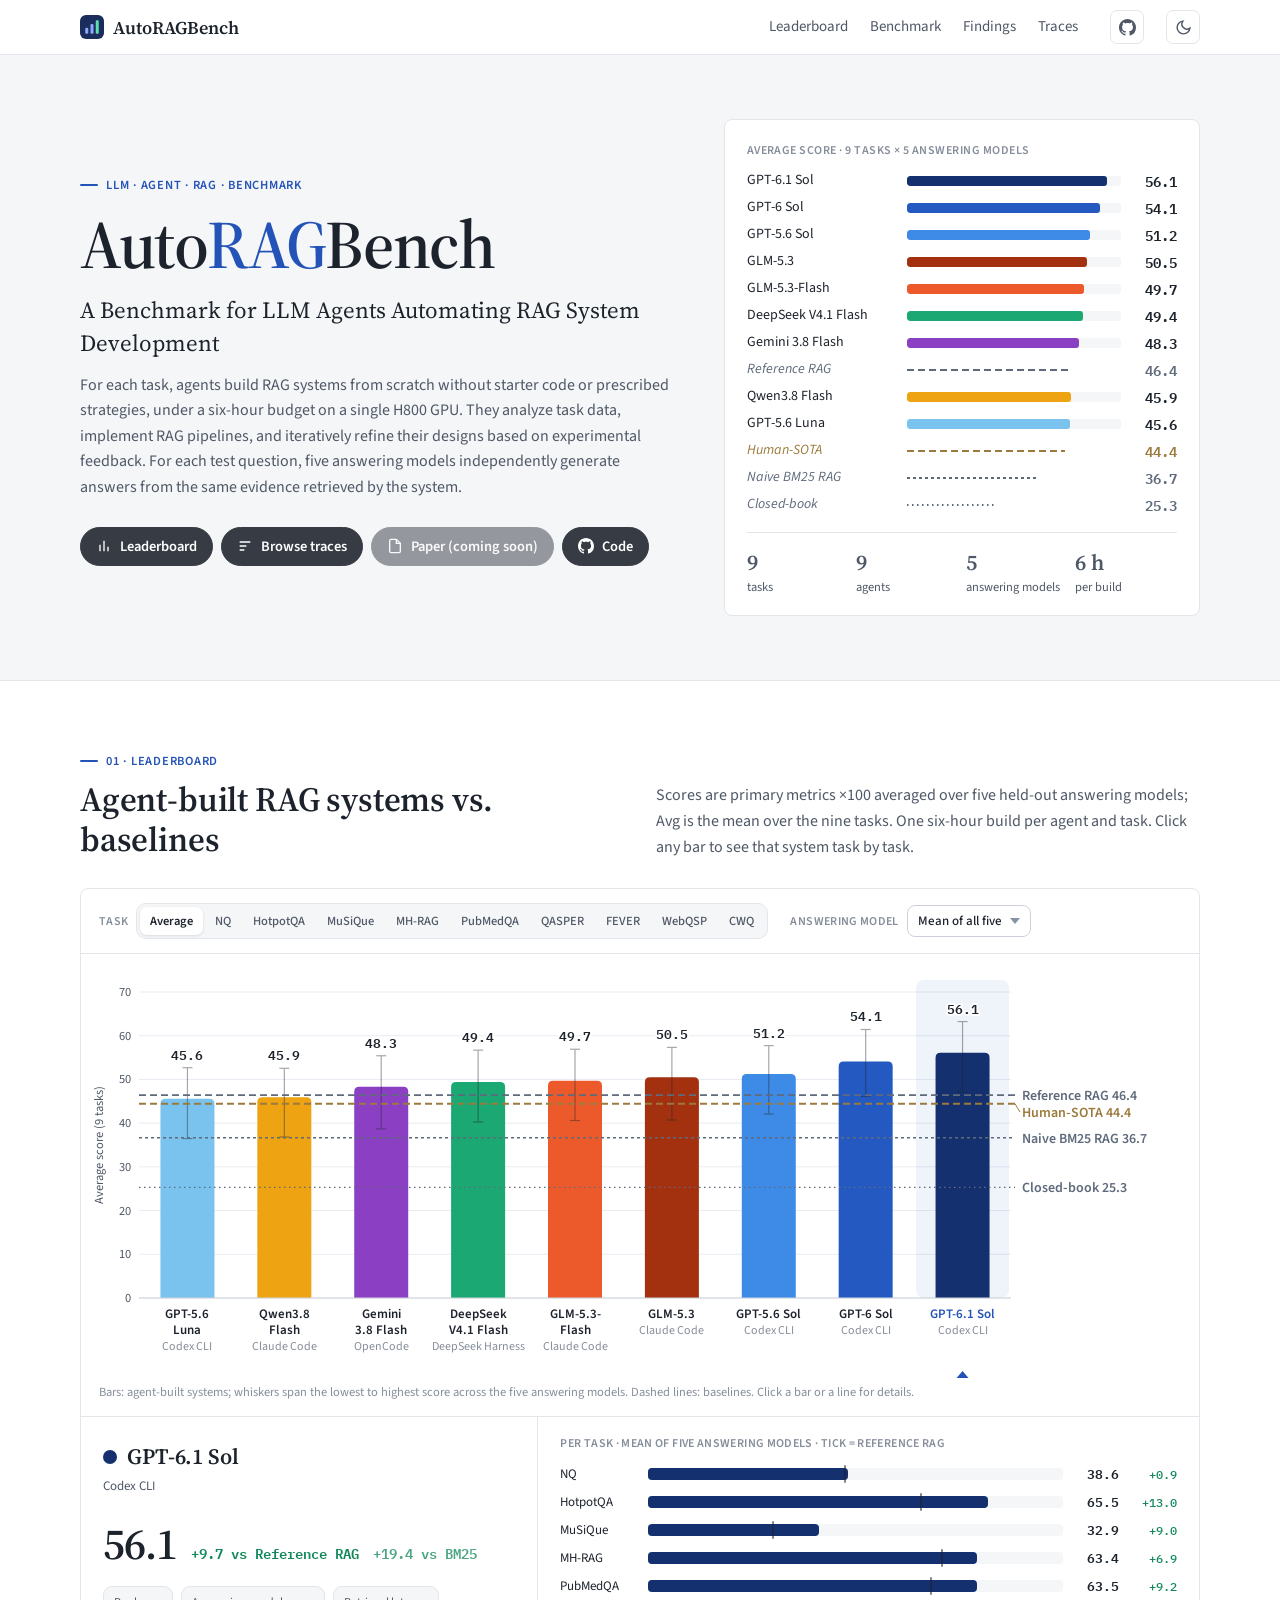
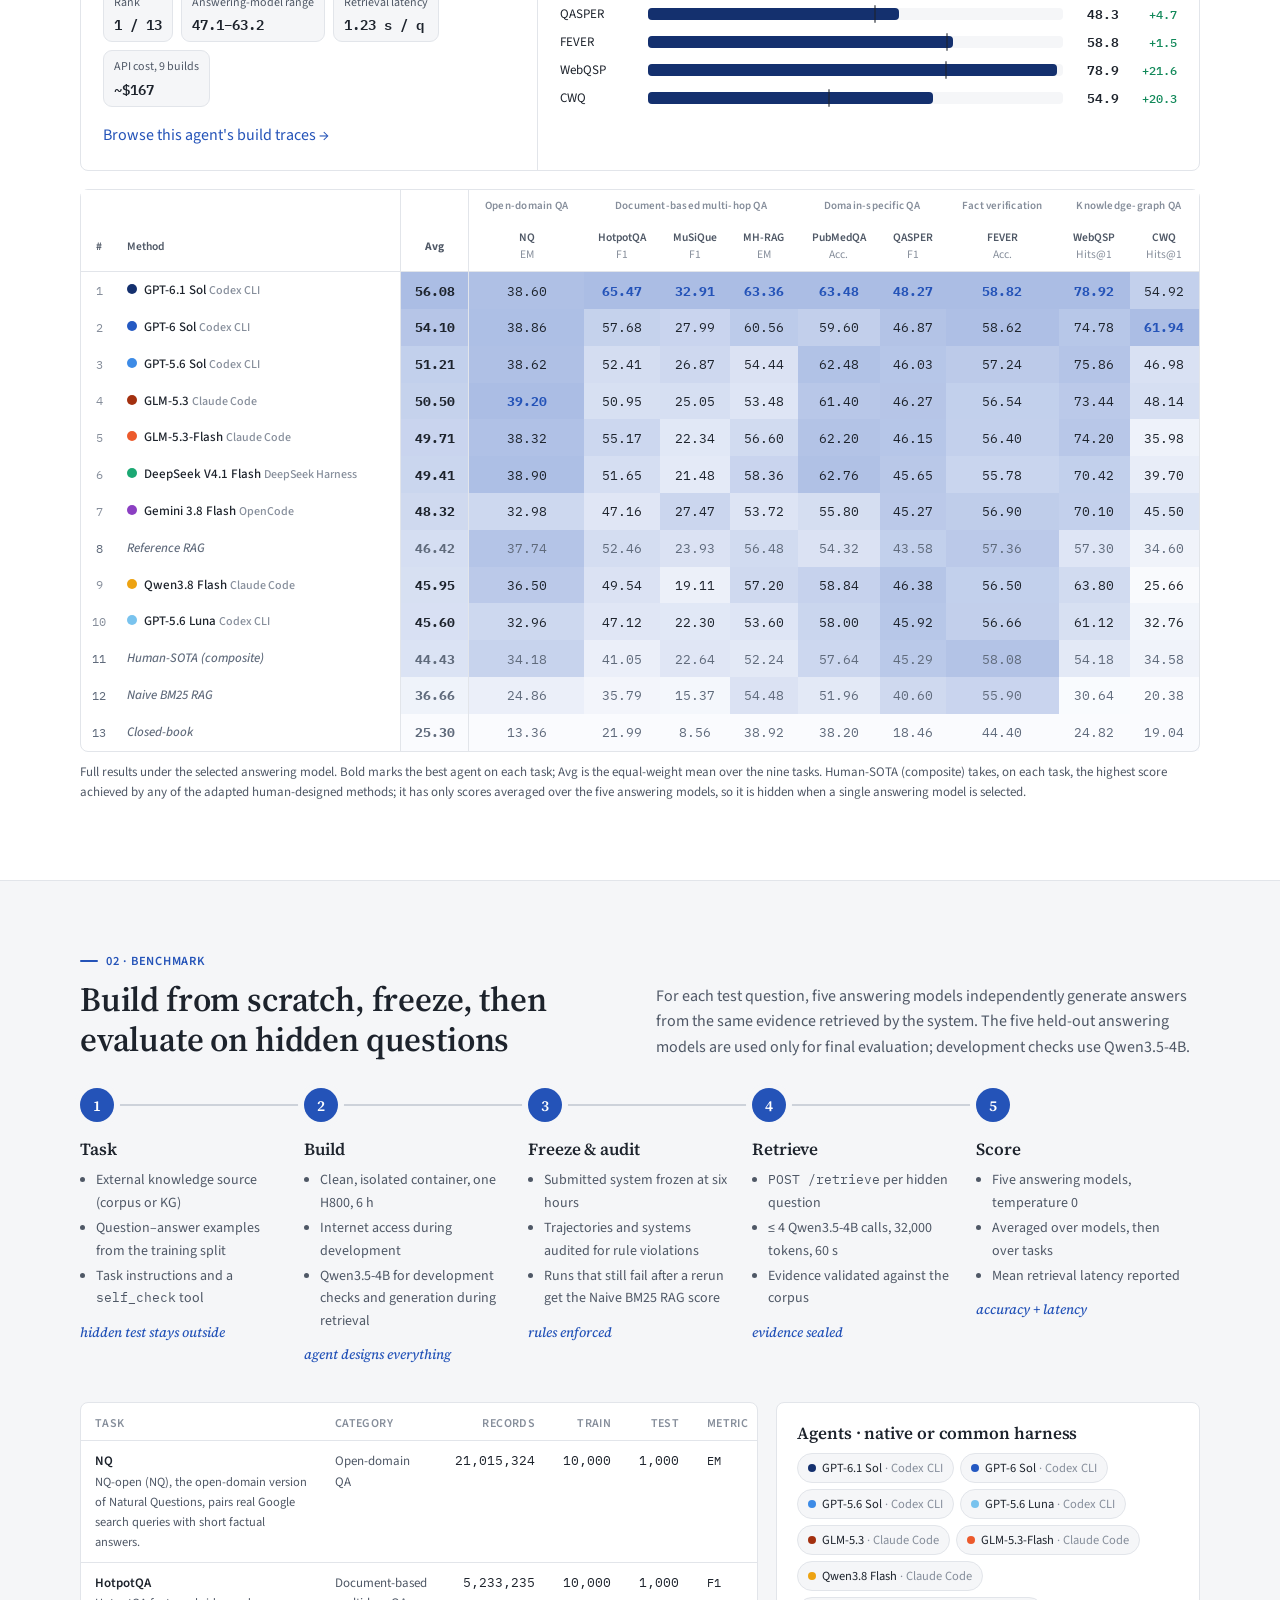
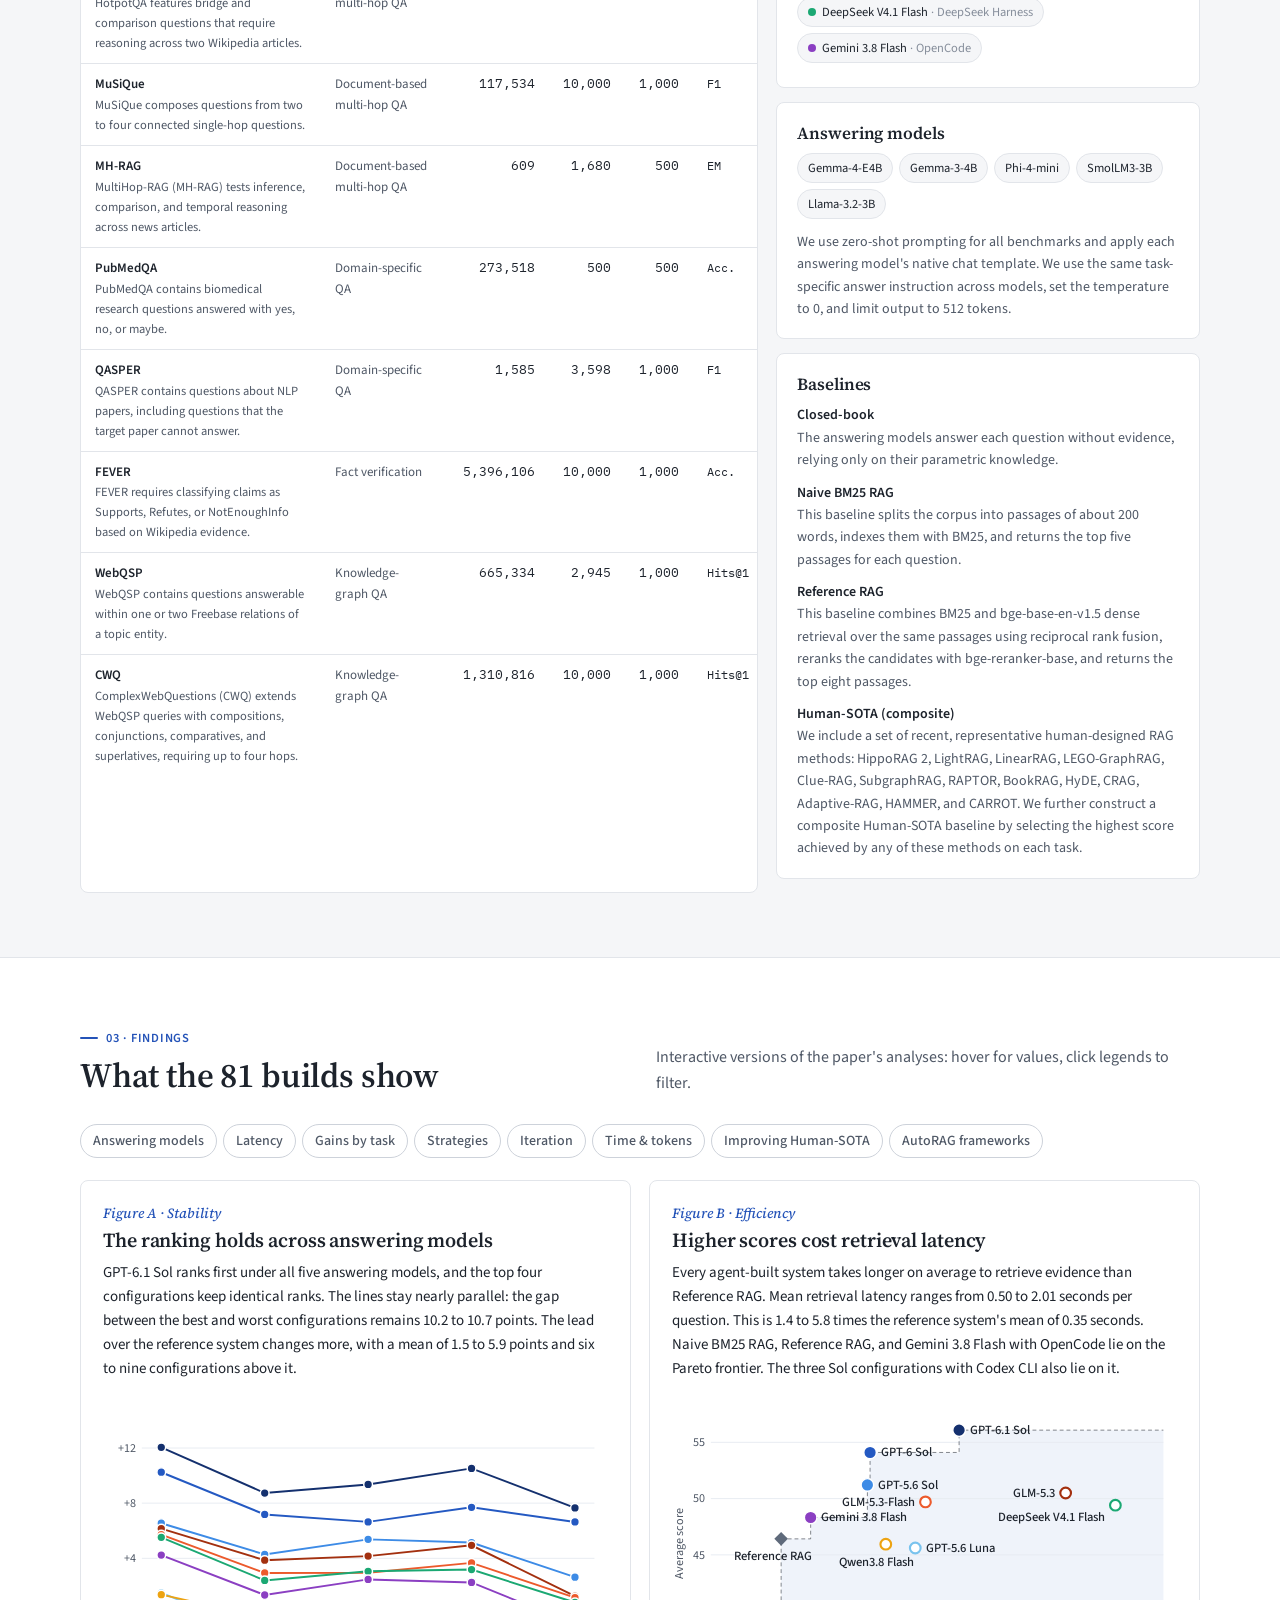
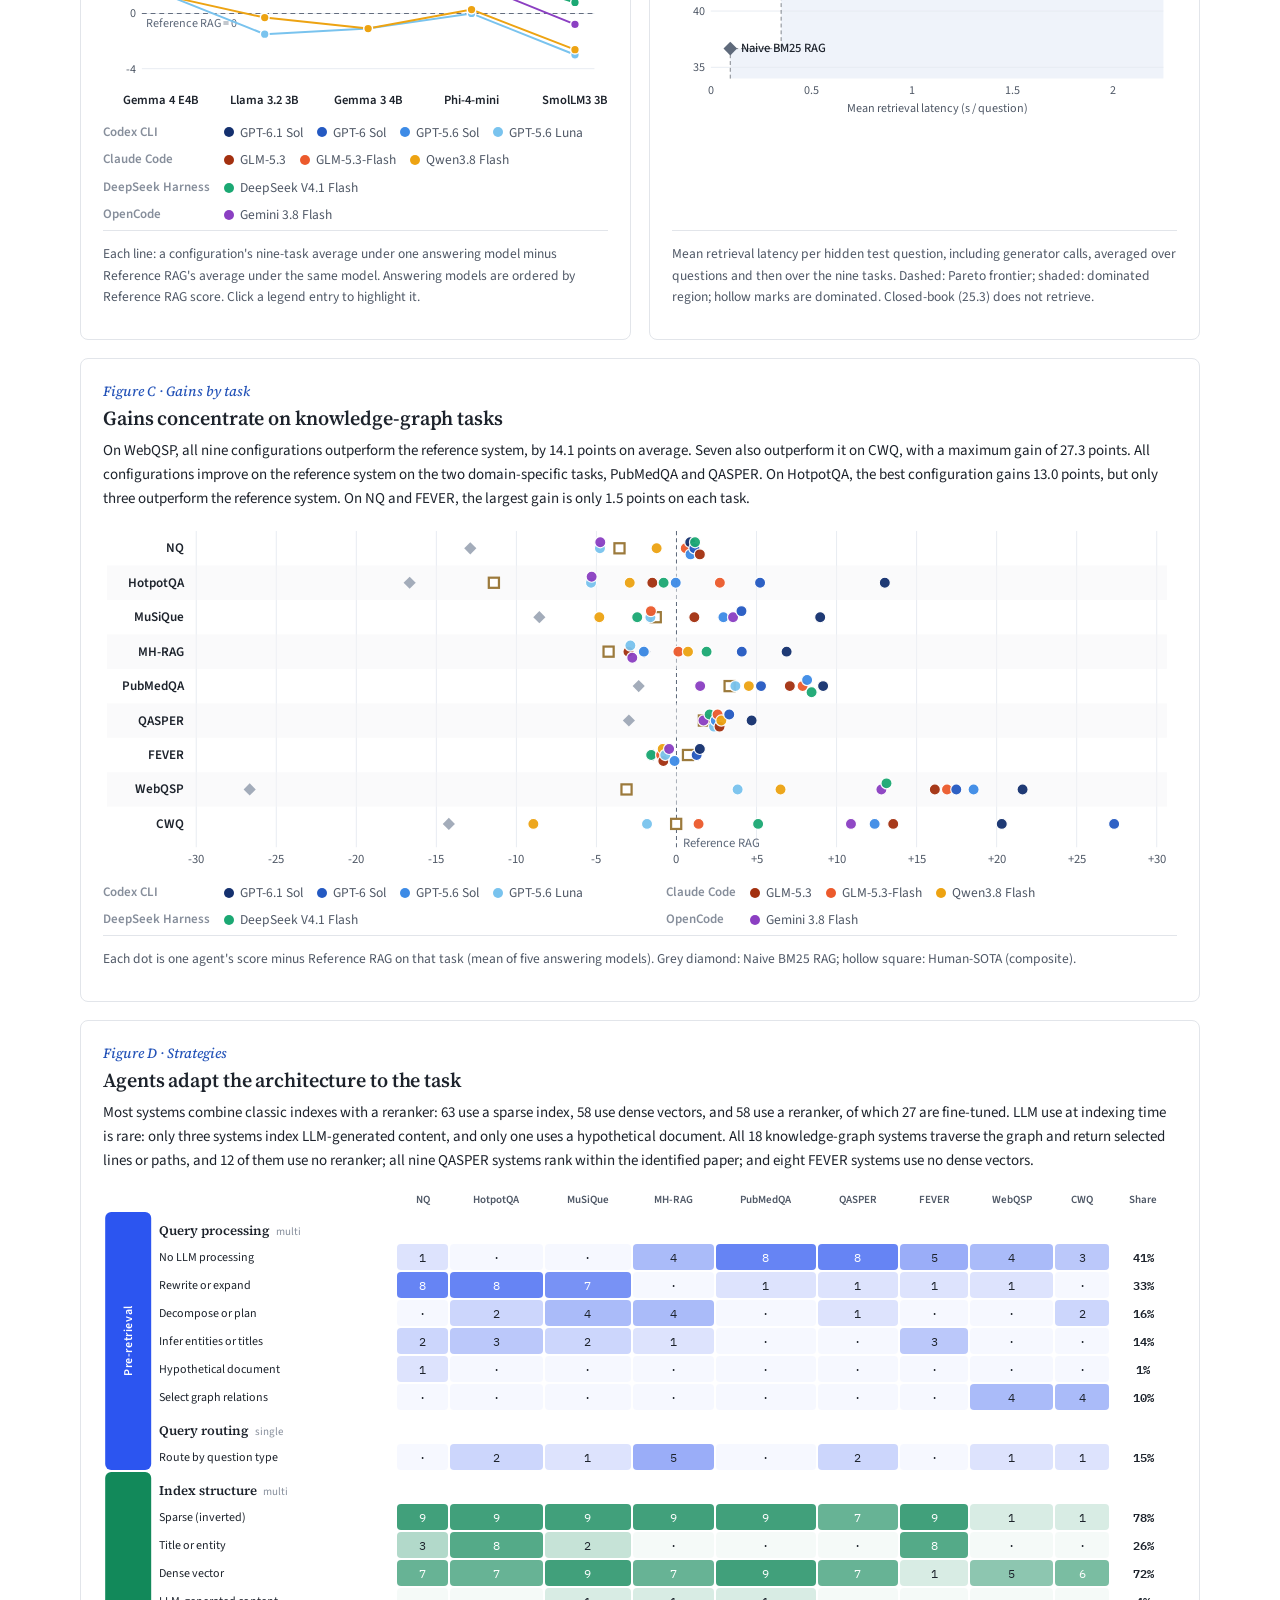
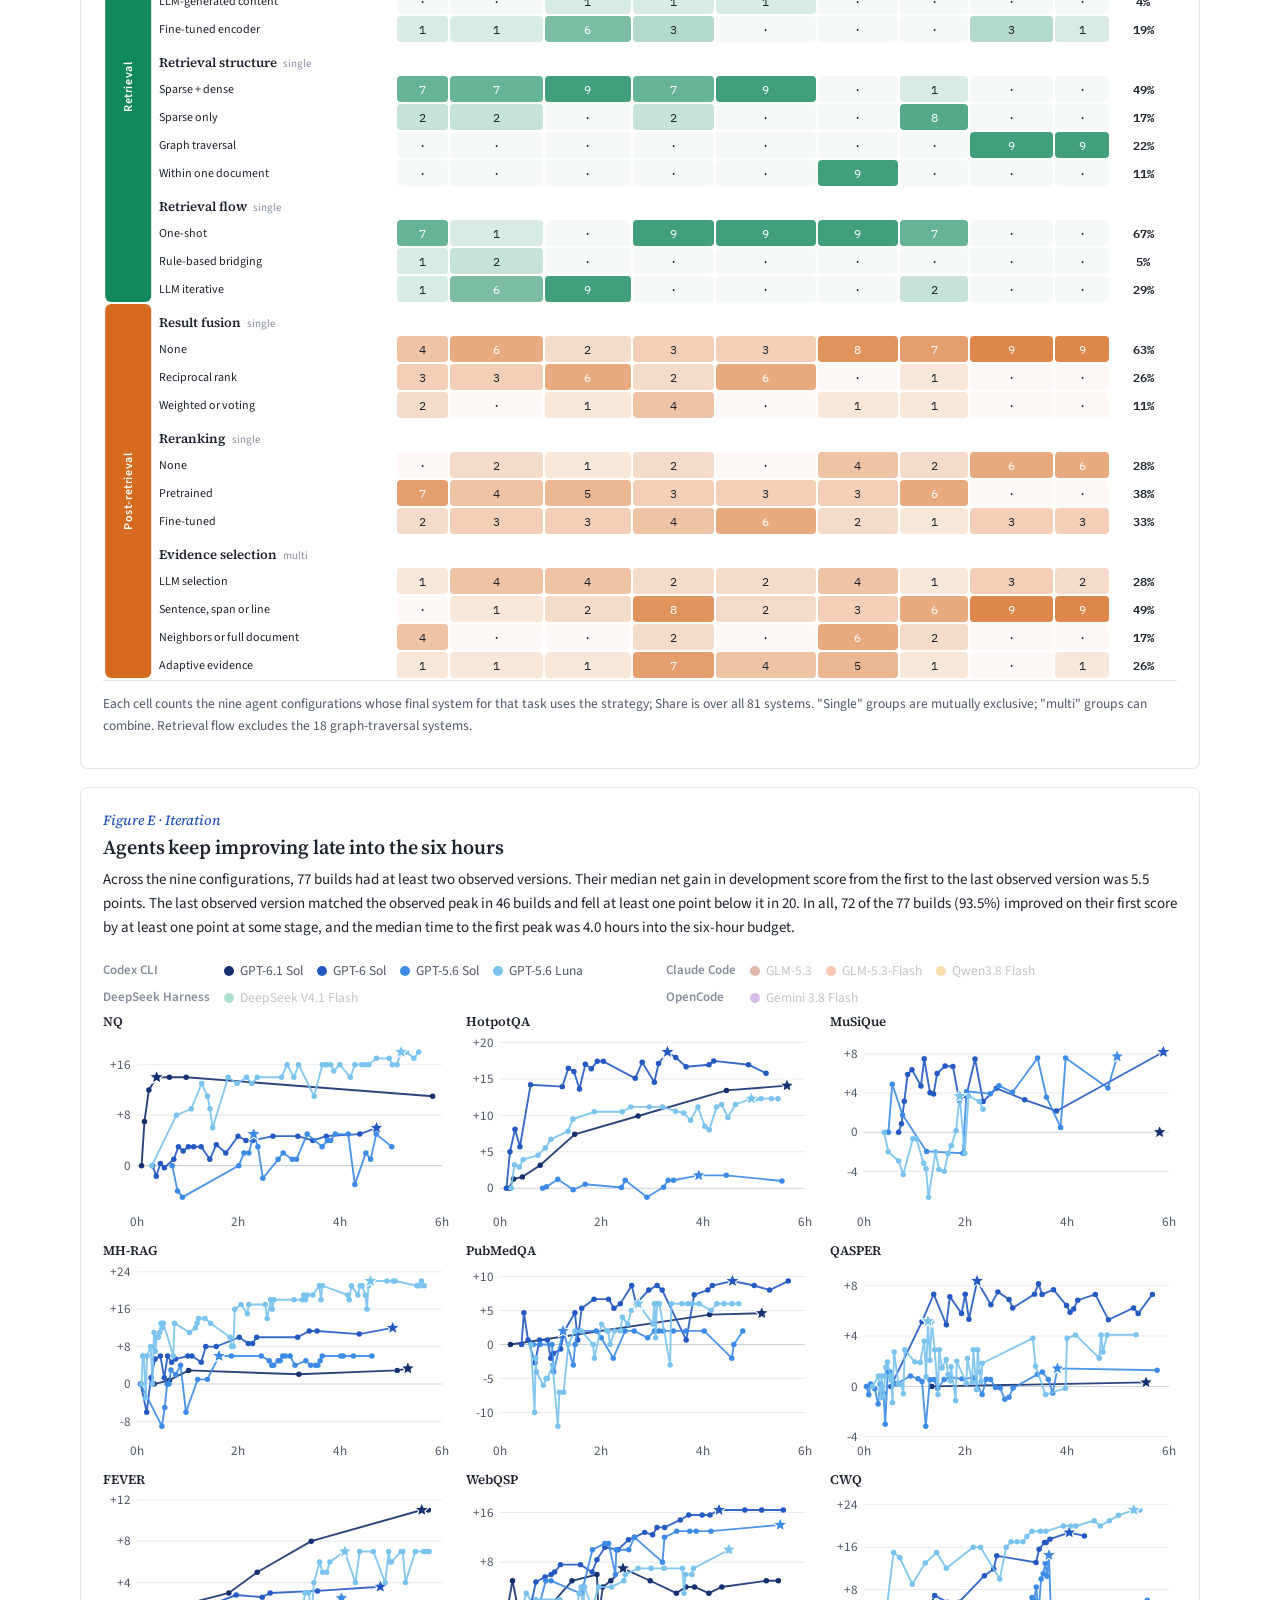
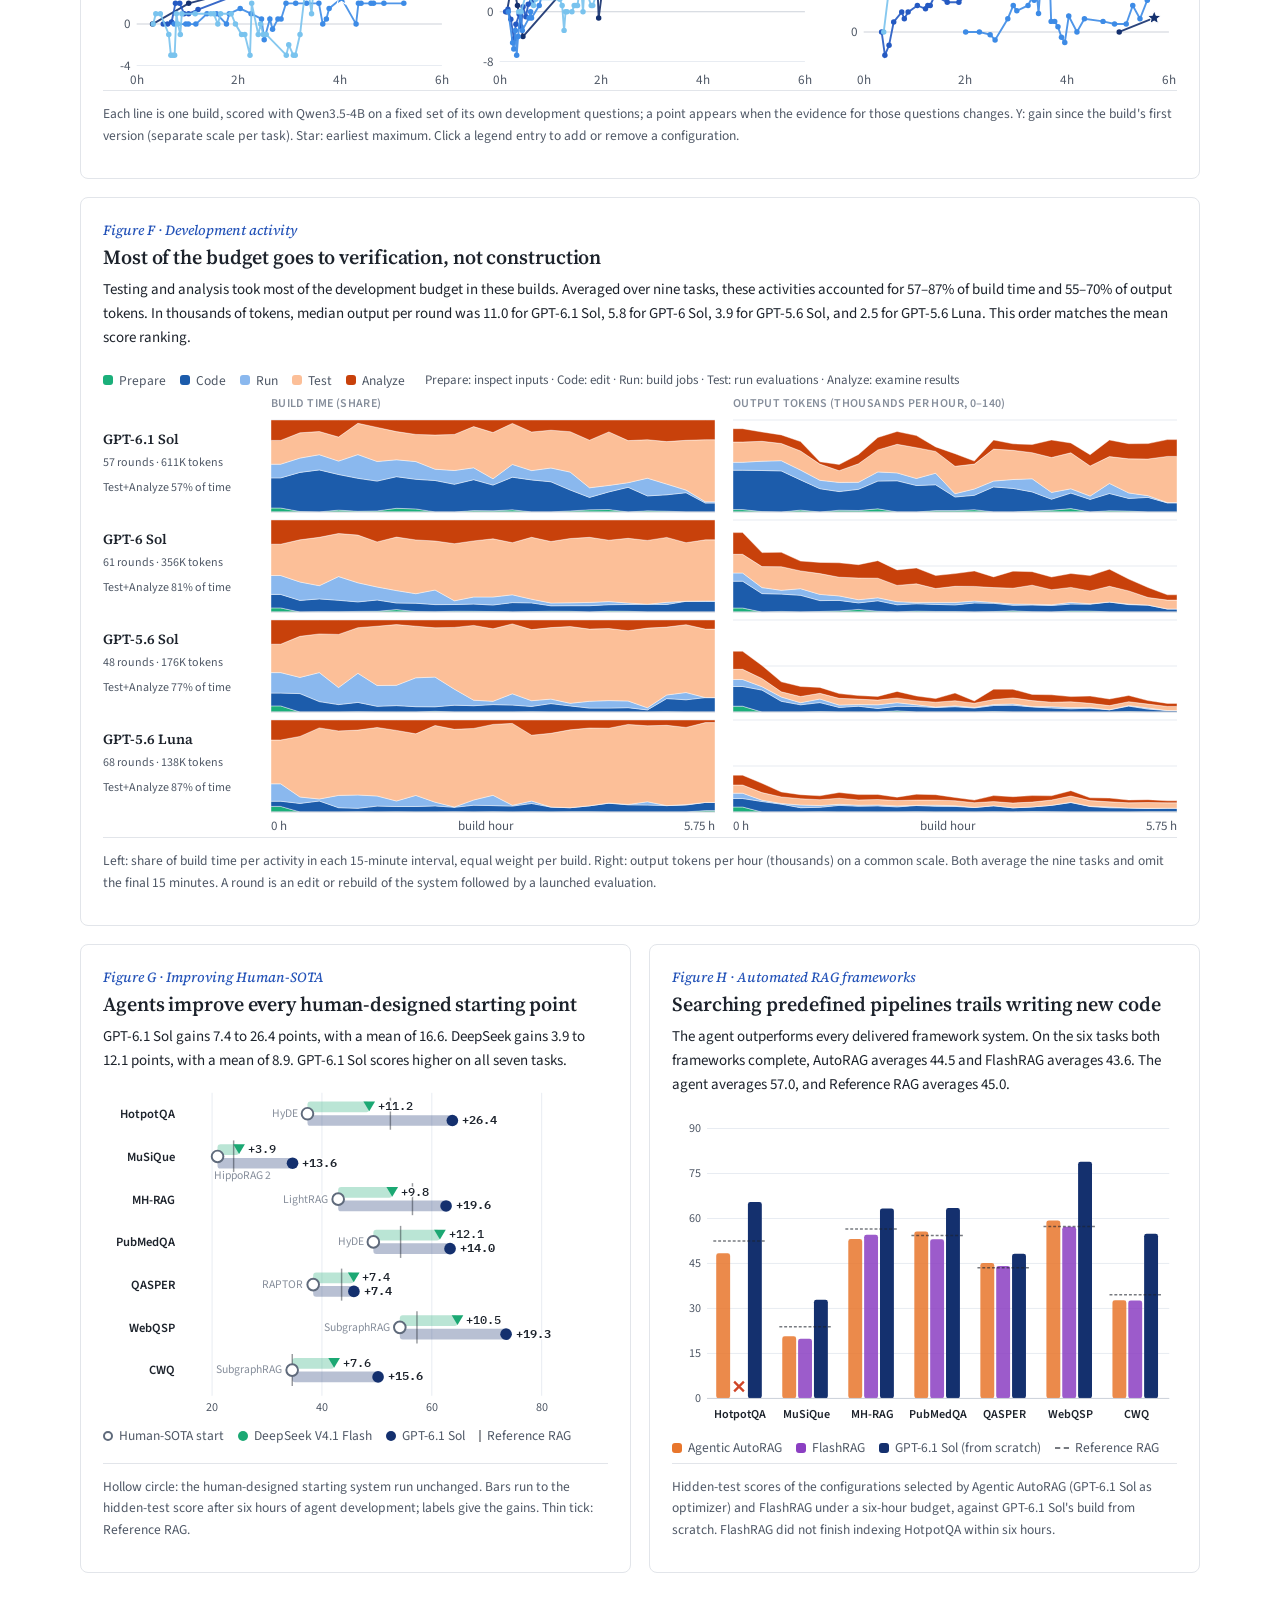
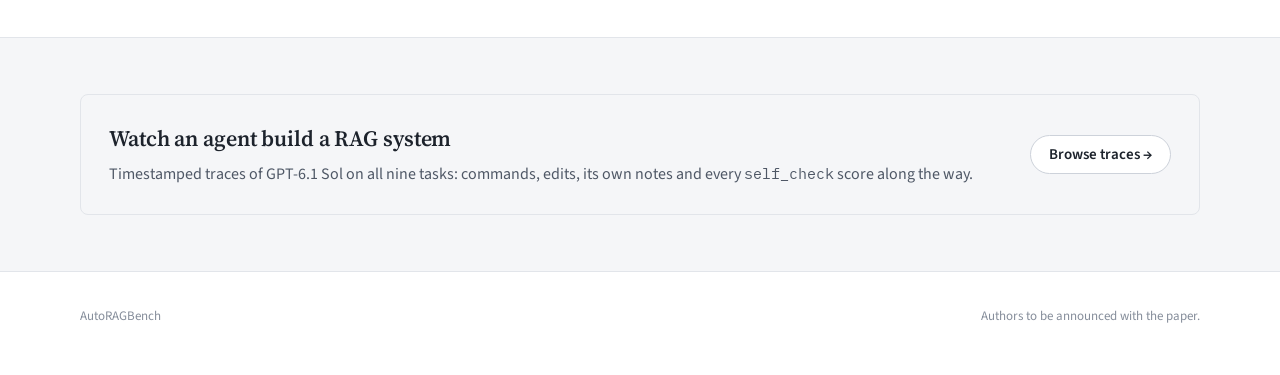
==== commit a98777a9: "Drop results-version wording from footers Co-Authored-By: Claude Opus 5.5 <noreply@anthropic.com>" ====
--- a/index.html
+++ b/index.html
@@ -183,7 +183,7 @@
   </div>
 </section>
 
-<footer><div class="wrap"><span>AutoRAGBench · results version formal-v2 · fixed-evidence evaluation protocol</span><span class="js-team">Authors to be announced with the paper.</span></div></footer>
+<footer><div class="wrap"><span>AutoRAGBench</span><span class="js-team">Authors to be announced with the paper.</span></div></footer>
 <div class="tip"></div>
 <script src="assets/data.js"></script>
 <script src="assets/common.js"></script>
--- a/assets/style.css
+++ b/assets/style.css
@@ -90,10 +90,12 @@
 @media (prefers-color-scheme: dark) { :root:not([data-theme="light"]) .hero .btn { background: #e6e9ee; border-color: #e6e9ee; color: #12151a; } }
 .btn[aria-disabled="true"] { opacity: .5; cursor: default; }
 .glance { background: var(--surface); border: 1px solid var(--line); border-radius: var(--radius); padding: 22px 22px 18px; }
-.glance h4 { font: 600 12px var(--sans); letter-spacing: .04em; text-transform: uppercase; color: var(--faint); margin-bottom: 14px; }
-.glance .row { display: grid; grid-template-columns: 150px minmax(0, 1fr) 46px; gap: 10px; align-items: center; margin: 9px 0; font-size: 14px; }
+.glance h4 { font: 600 12px var(--sans); letter-spacing: .04em; text-transform: uppercase; color: var(--faint); margin-bottom: 10px; }
+.glance .row { display: grid; grid-template-columns: 150px minmax(0, 1fr) 46px; gap: 10px; align-items: center; margin: 4px 0; font-size: 14px; }
 .glance .row span { white-space: nowrap; overflow: hidden; text-overflow: ellipsis; }
-.glance .row.base span { color: var(--muted); font-style: italic; }
+.glance .row.base span { font-style: italic; }
+.glance .track.dl { background: none; }
+.glance .track.dl svg { display: block; }
 .glance .track { height: 10px; border-radius: 3px; background: var(--bg2); overflow: hidden; }
 .glance .fill { height: 100%; border-radius: 3px; width: 0; transition: width 1.1s cubic-bezier(.2, .8, .2, 1); }
 .glance b { font: 600 14px var(--mono); text-align: right; }
@@ -129,10 +131,10 @@
 .scroll-x { overflow-x: auto; -webkit-overflow-scrolling: touch; }
 .lb-chart { min-width: 760px; padding: 8px 10px 0; }
 svg.chart { width: 100%; height: auto; display: block; overflow: visible; }
-svg.chart text { font: 11px var(--sans); fill: var(--muted); }
-svg.chart .num { font: 600 11.5px var(--mono); fill: var(--ink); }
-svg.chart .lbl { font: 600 11.5px var(--sans); fill: var(--ink); }
-svg.chart .sub { font: 10.5px var(--sans); fill: var(--faint); }
+svg.chart text { font: 12.5px var(--sans); fill: var(--muted); }
+svg.chart .num { font: 600 13px var(--mono); fill: var(--ink); }
+svg.chart .lbl { font: 600 13px var(--sans); fill: var(--ink); }
+svg.chart .sub { font: 12px var(--sans); fill: var(--faint); }
 svg.chart .gridl { stroke: var(--grid); }
 svg.chart .axisl { stroke: var(--line2); }
 svg.chart .bar { cursor: pointer; transition: opacity .15s; }
@@ -225,11 +227,11 @@
 .fig .cap { margin-top: auto; padding-top: 12px; font-size: 13.5px; color: var(--muted); border-top: 1px solid var(--line); }
 .fig .cap b { color: var(--ink); }
 .fig .ctrl { display: flex; flex-wrap: wrap; gap: 8px; align-items: center; margin-bottom: 10px; }
-.legend { display: flex; flex-wrap: wrap; gap: 6px 14px; font-size: 12px; color: var(--muted); margin: 6px 0 4px; }
+.legend { display: flex; flex-wrap: wrap; gap: 6px 14px; font-size: 13.5px; color: var(--muted); margin: 6px 0 4px; }
 .legend span { display: inline-flex; gap: 6px; align-items: center; cursor: default; }
 .legend .tog { cursor: pointer; user-select: none; }
 .legend .tog.off { opacity: .35; }
-.legend .grp { font: 600 12px var(--sans); color: var(--faint); }
+.legend .grp { font: 600 13px var(--sans); color: var(--faint); }
 .legend.agents { display: grid; grid-template-columns: max-content minmax(0, 1fr); gap: 6px 14px; align-items: start; }
 .legend.agents .items { display: flex; flex-wrap: wrap; gap: 4px 14px; }
 .legend.agents .grp { padding-top: 1px; white-space: nowrap; }
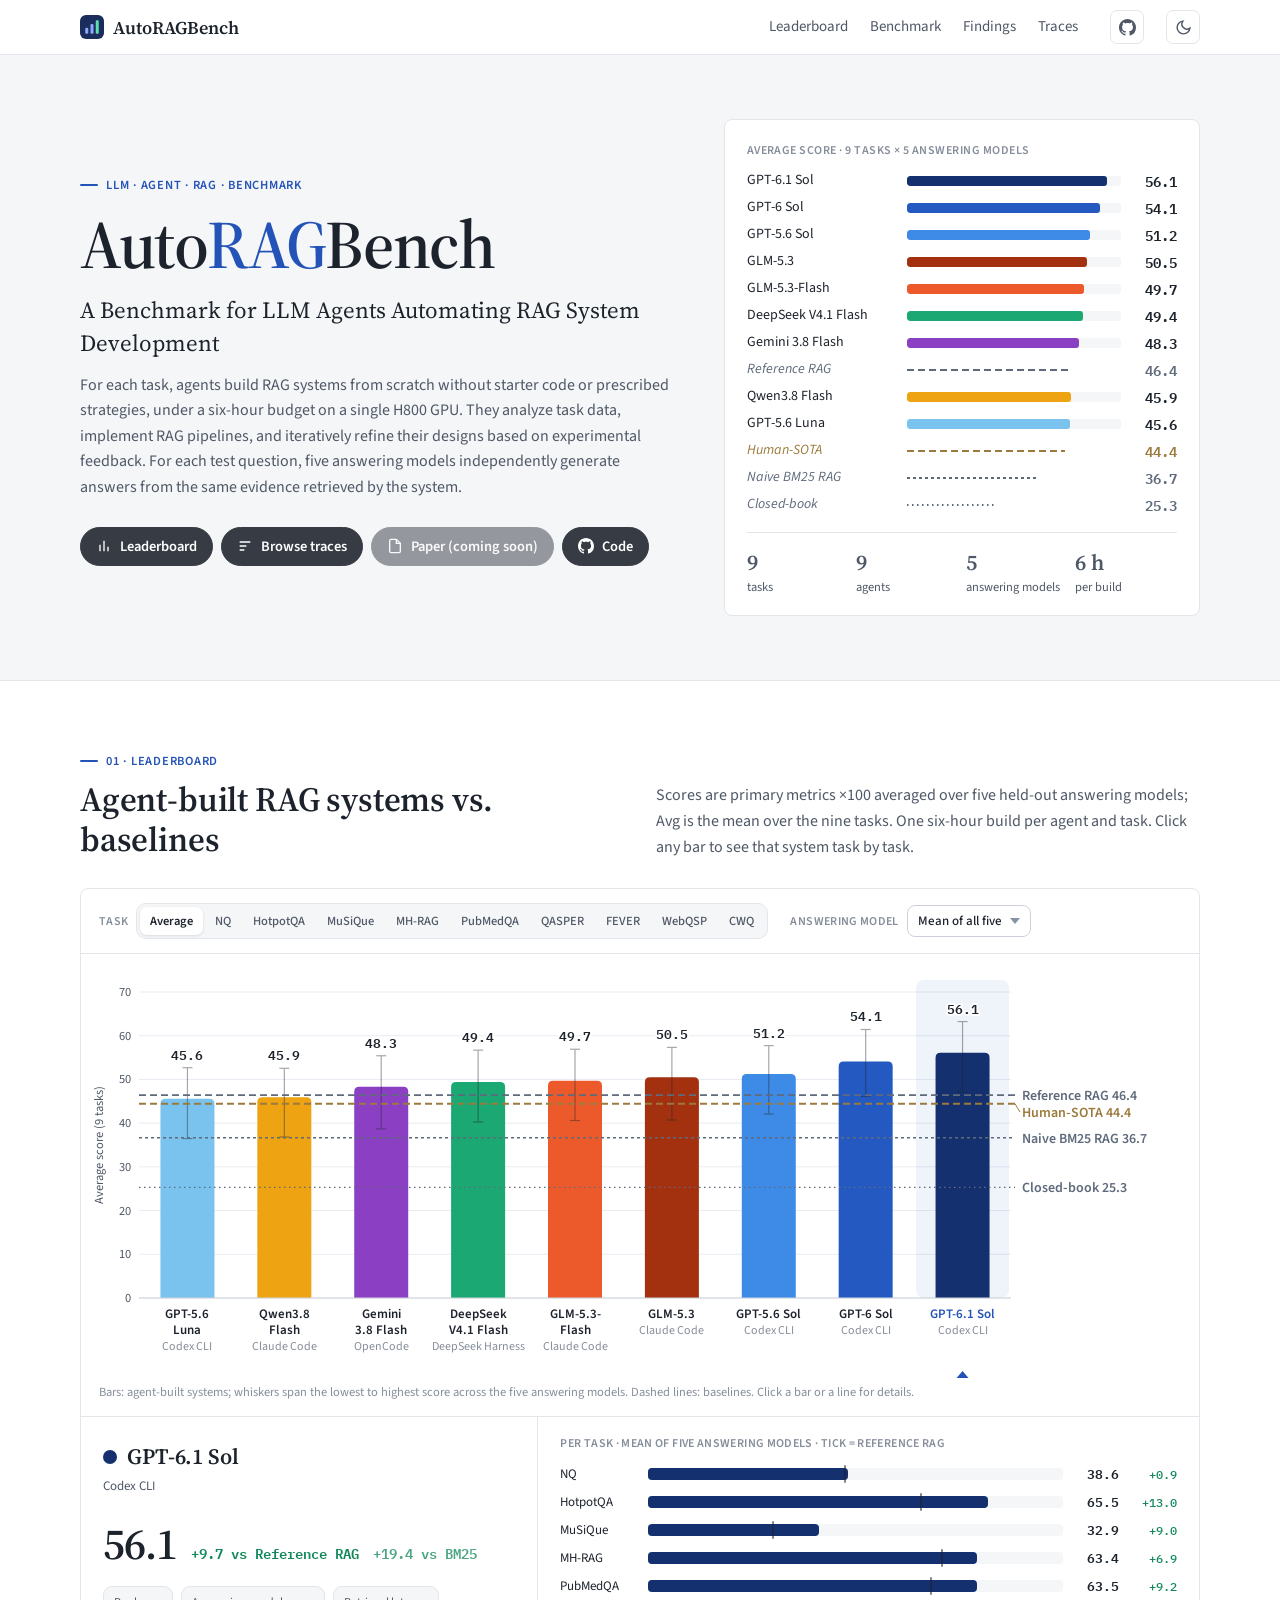
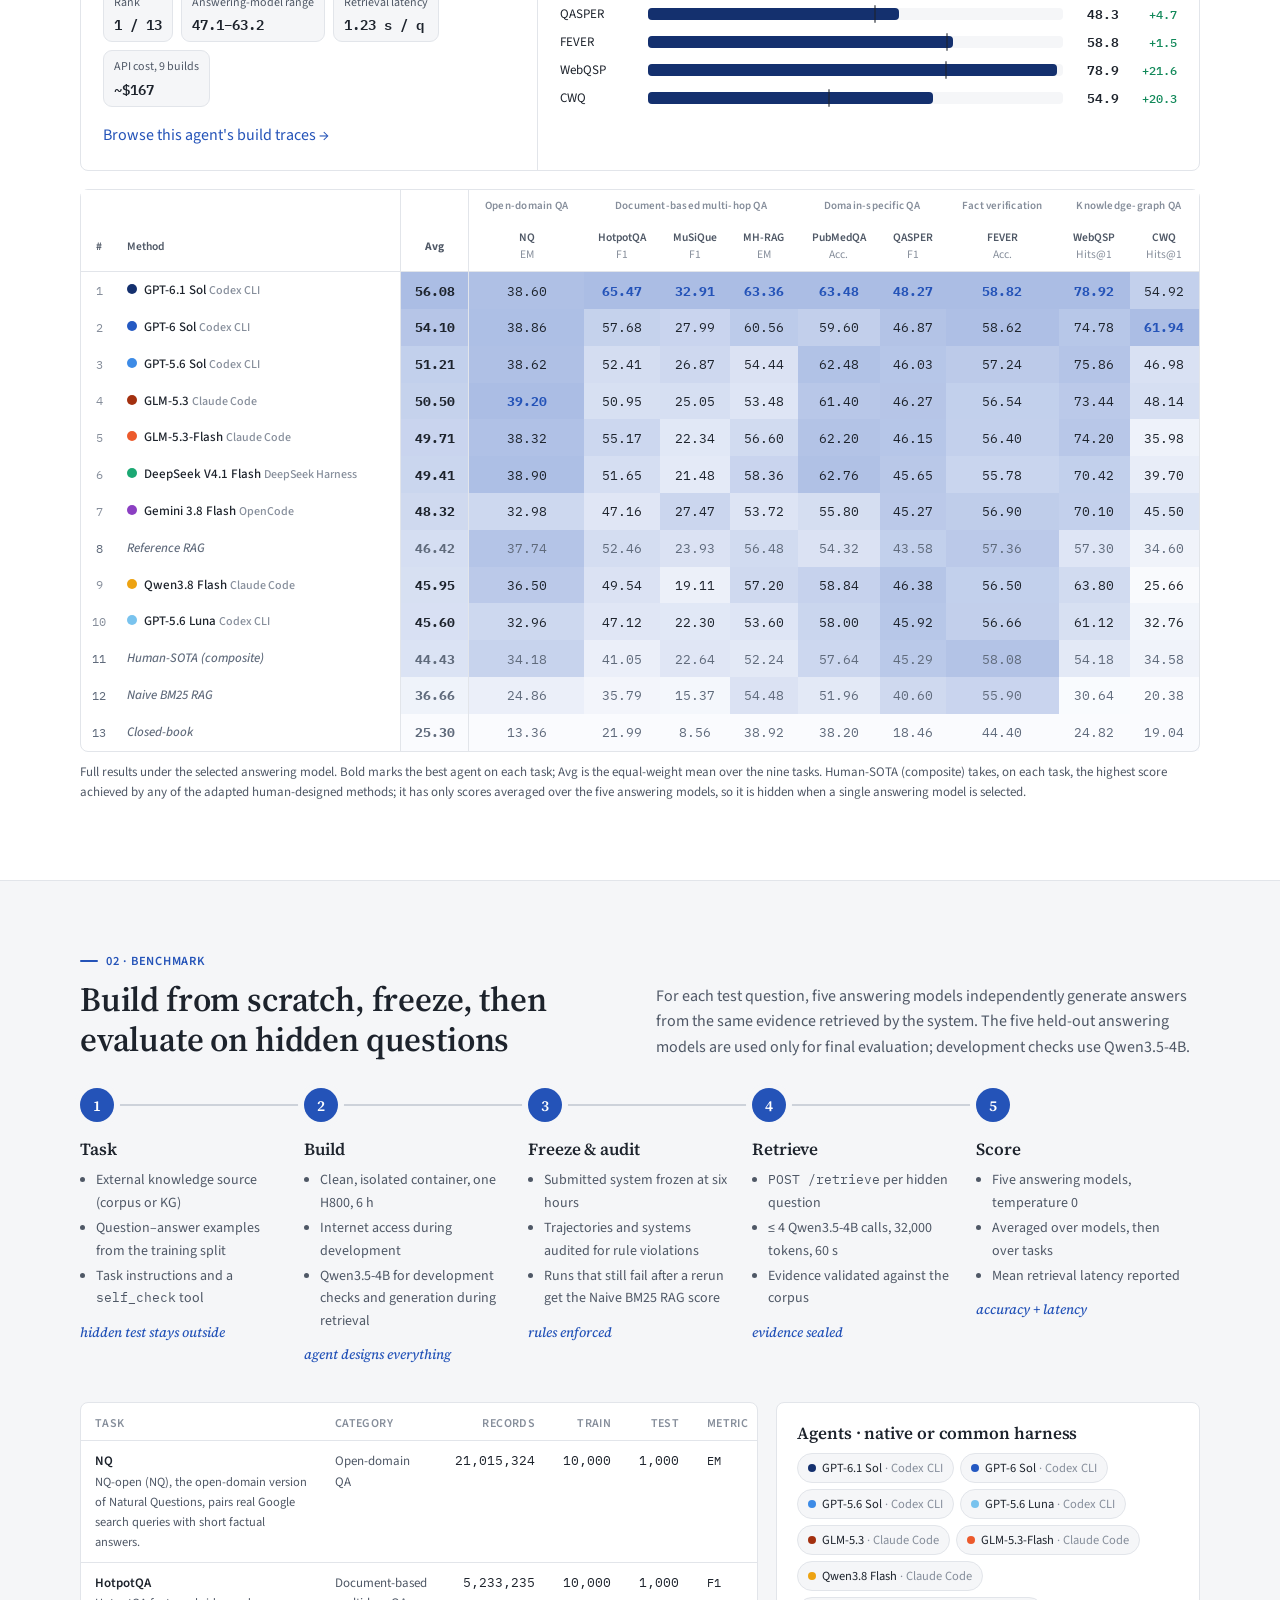
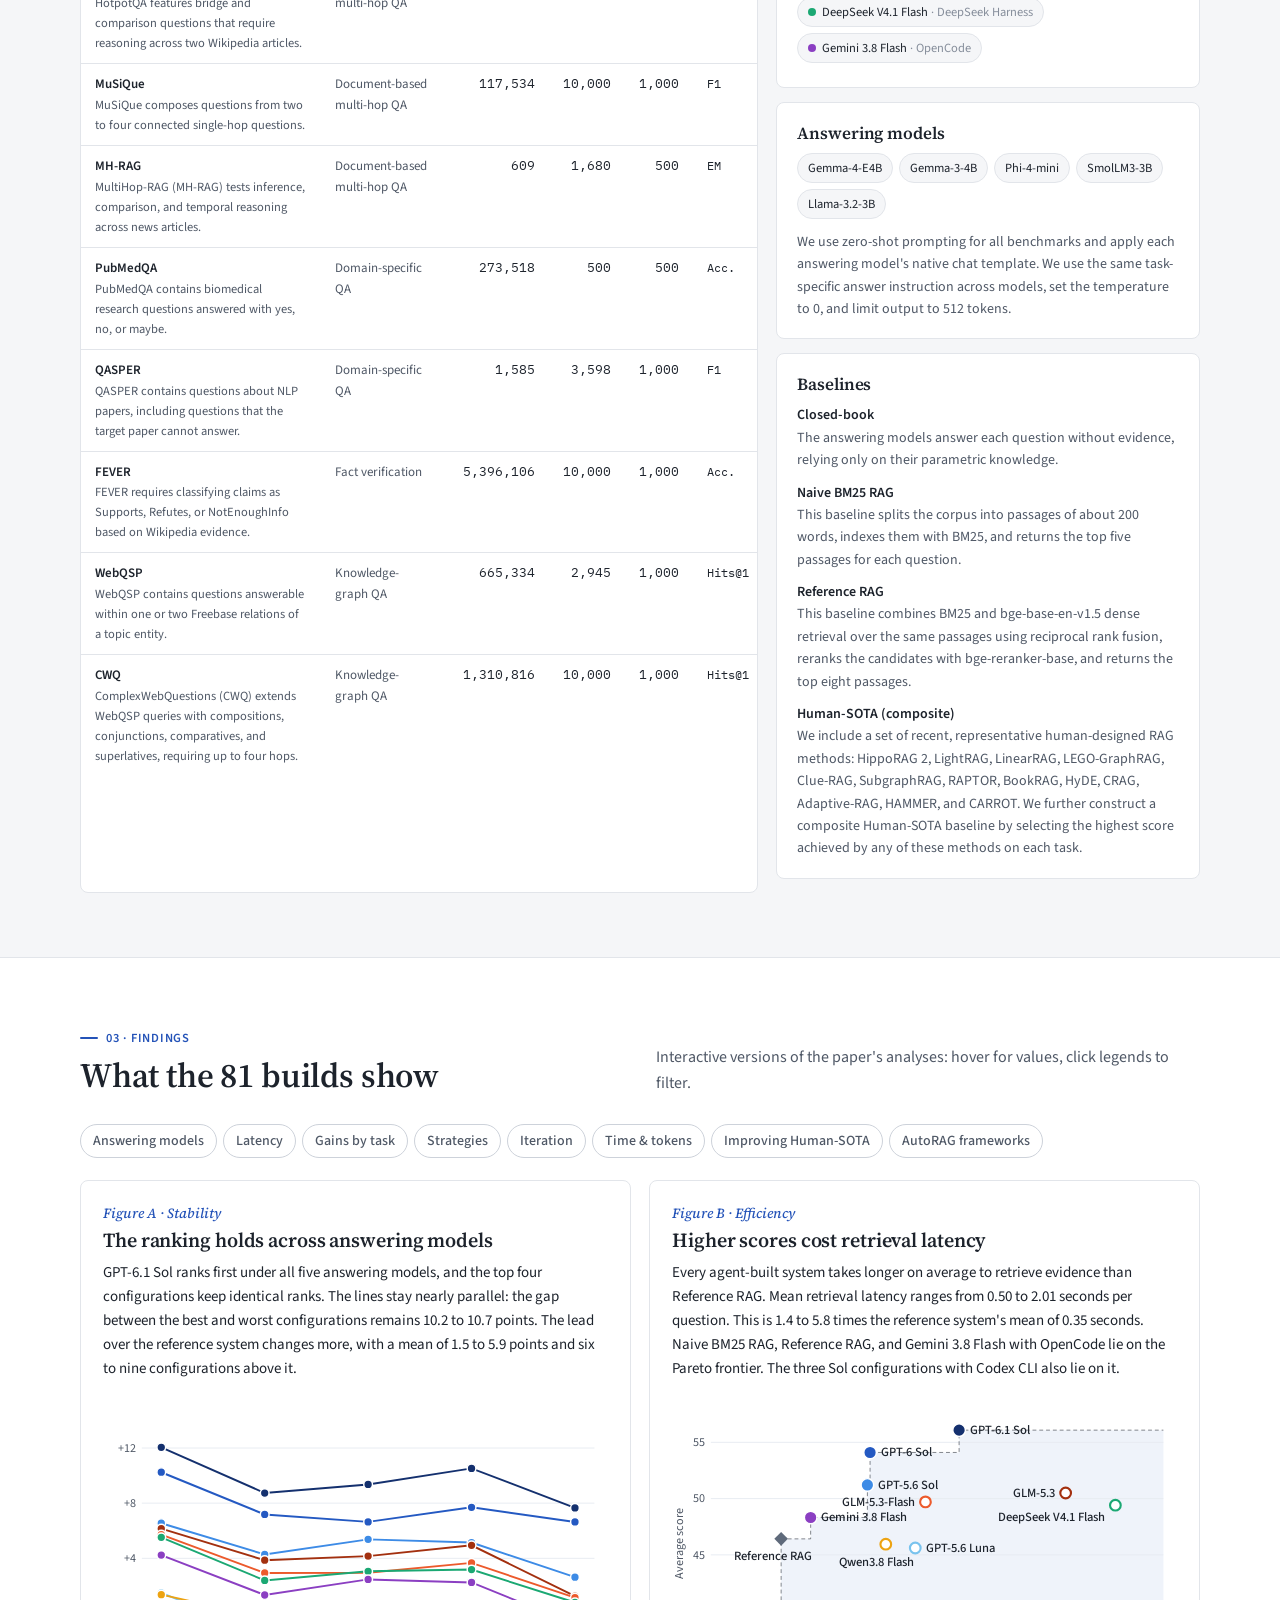
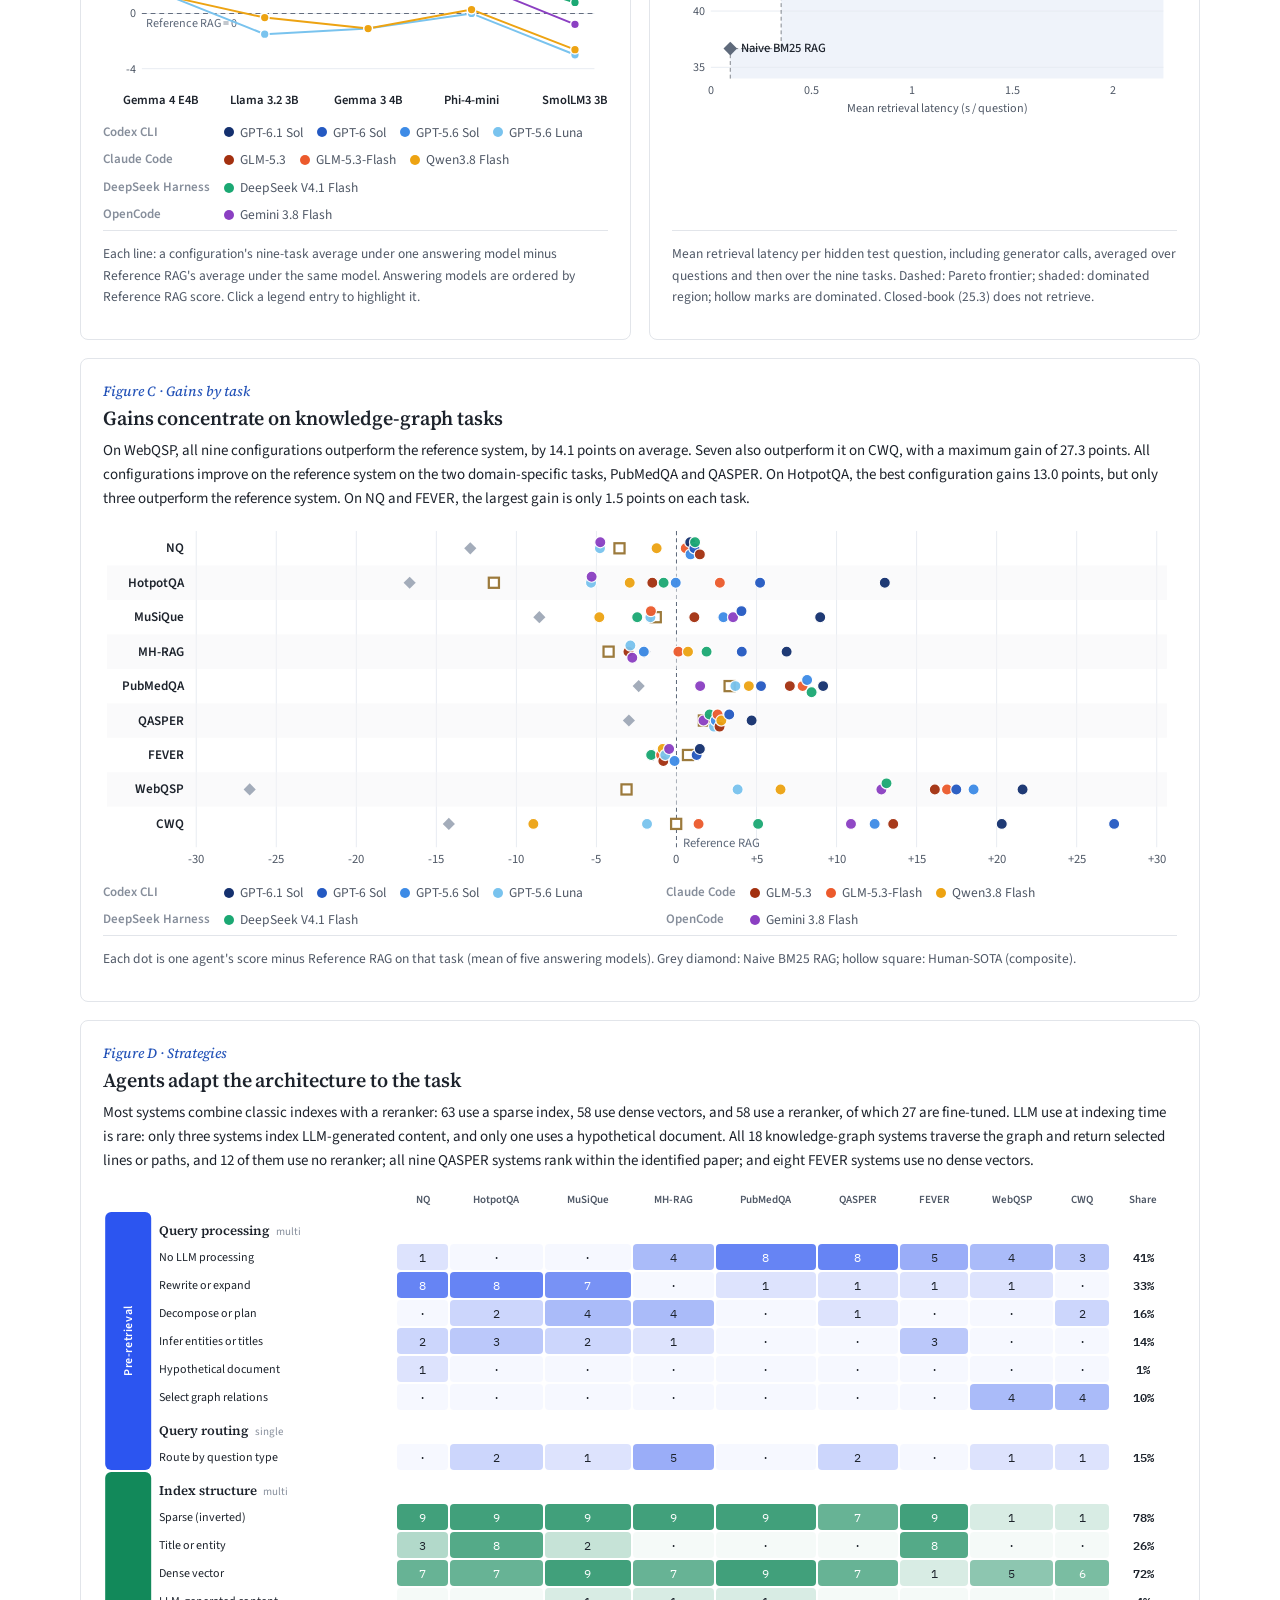
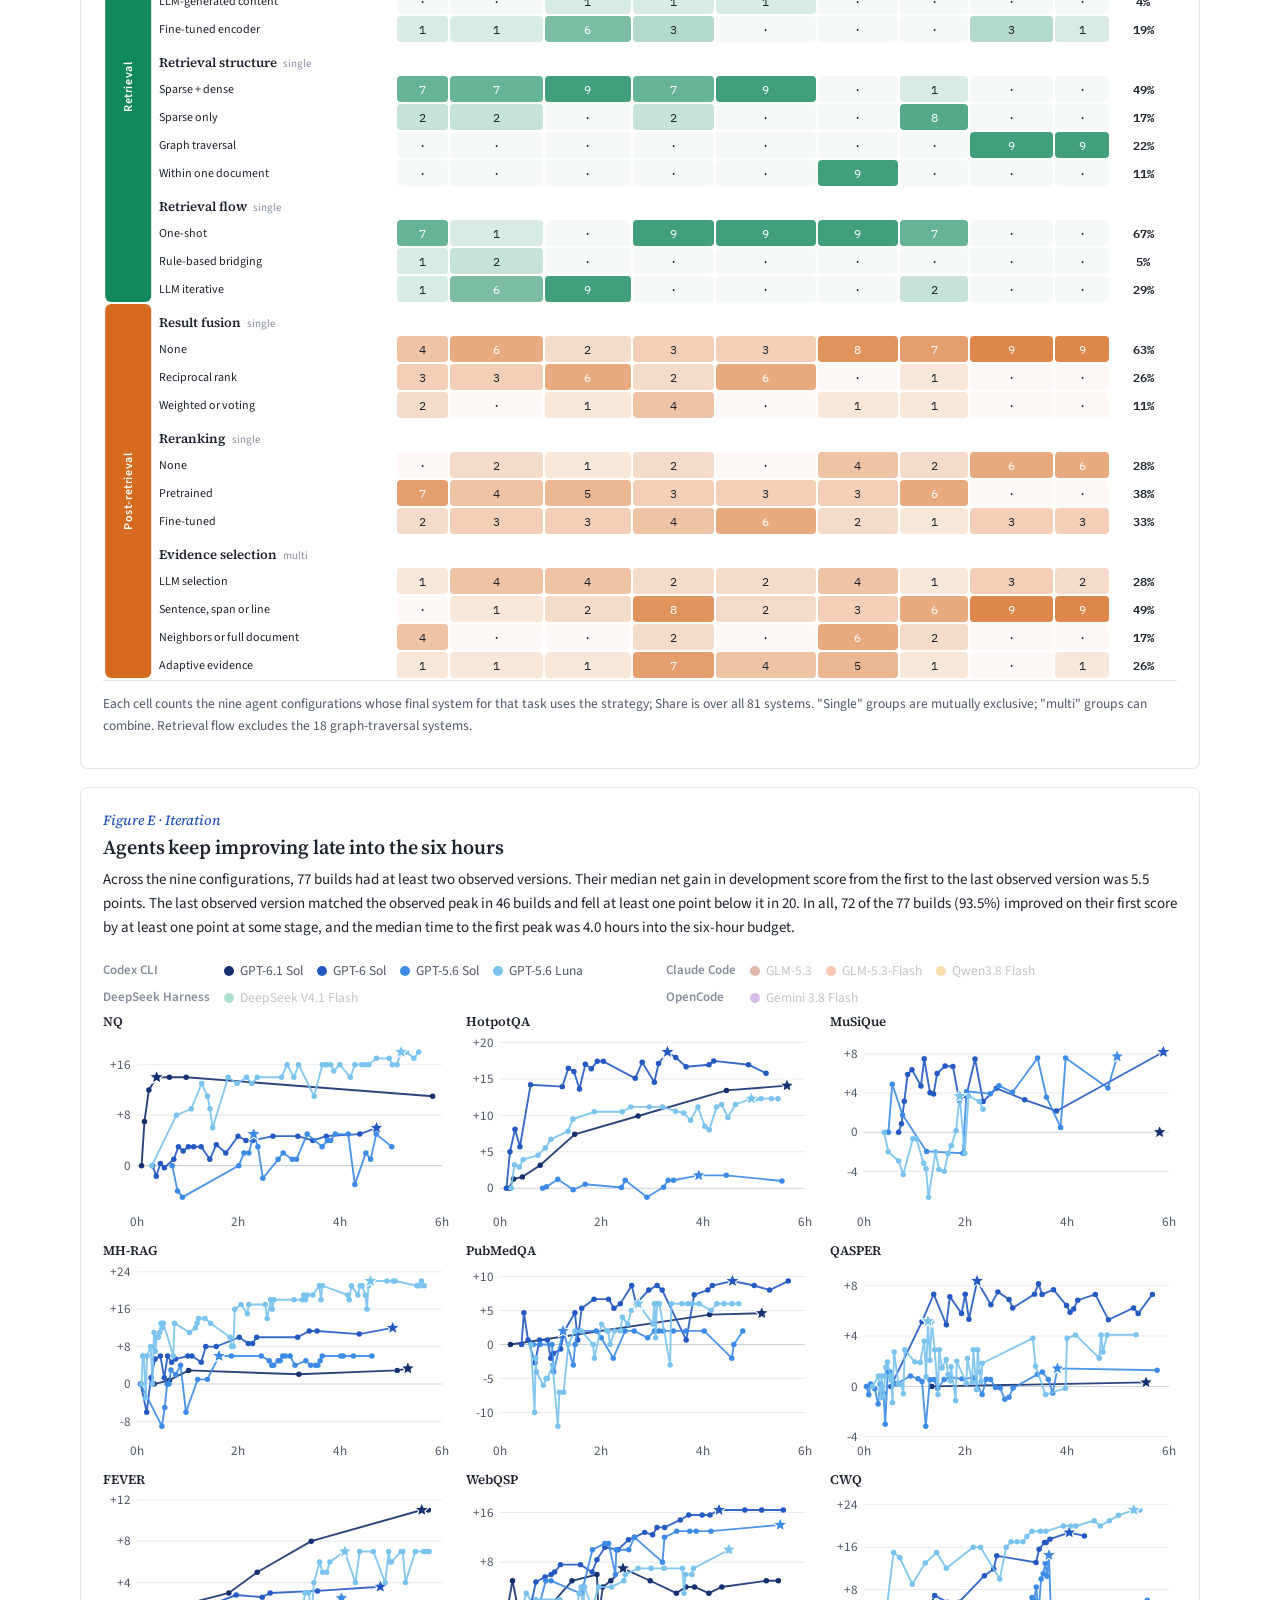
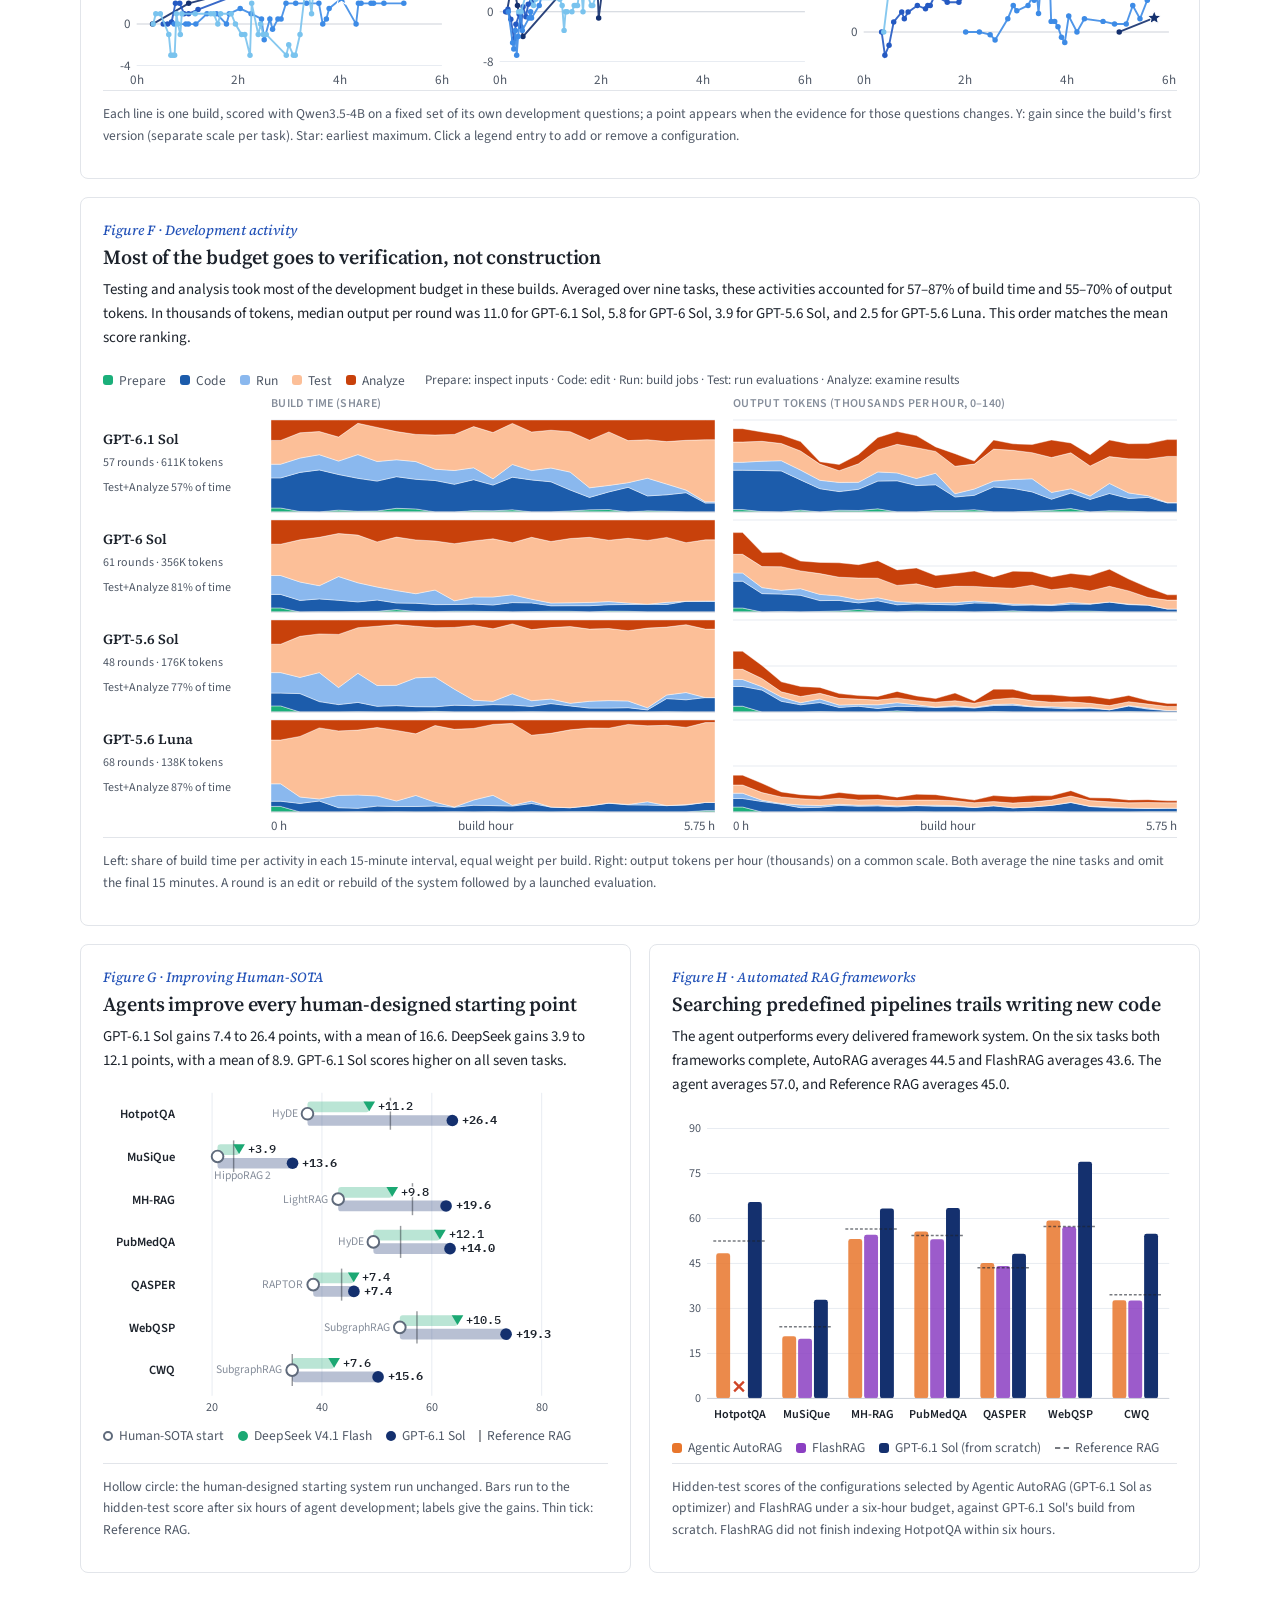
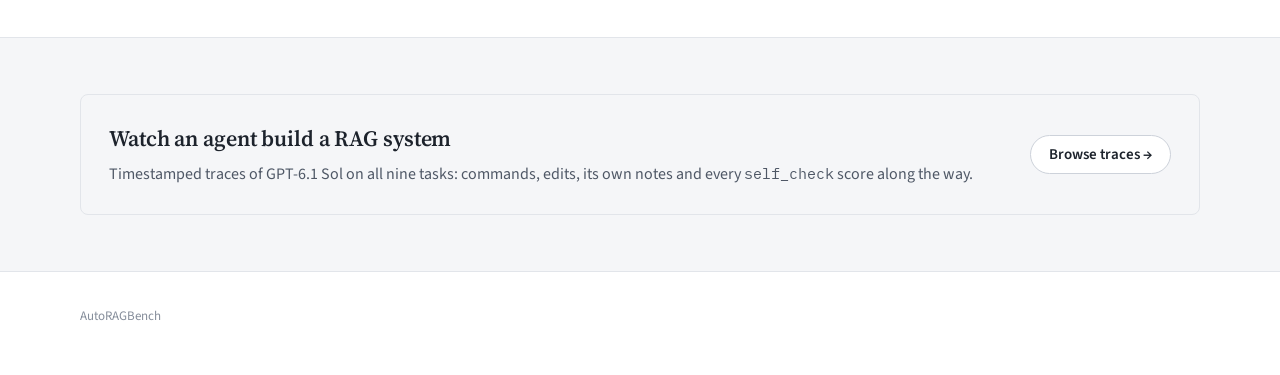
==== commit 9ed460d9: "Remove author placeholder from footer Co-Authored-By: Claude Opus 5.5 <noreply@anthropic.com>" ====
--- a/index.html
+++ b/index.html
@@ -183,7 +183,7 @@
   </div>
 </section>
 
-<footer><div class="wrap"><span>AutoRAGBench</span><span class="js-team">Authors to be announced with the paper.</span></div></footer>
+<footer><div class="wrap"><span>AutoRAGBench</span><span class="js-team"></span></div></footer>
 <div class="tip"></div>
 <script src="assets/data.js"></script>
 <script src="assets/common.js"></script>
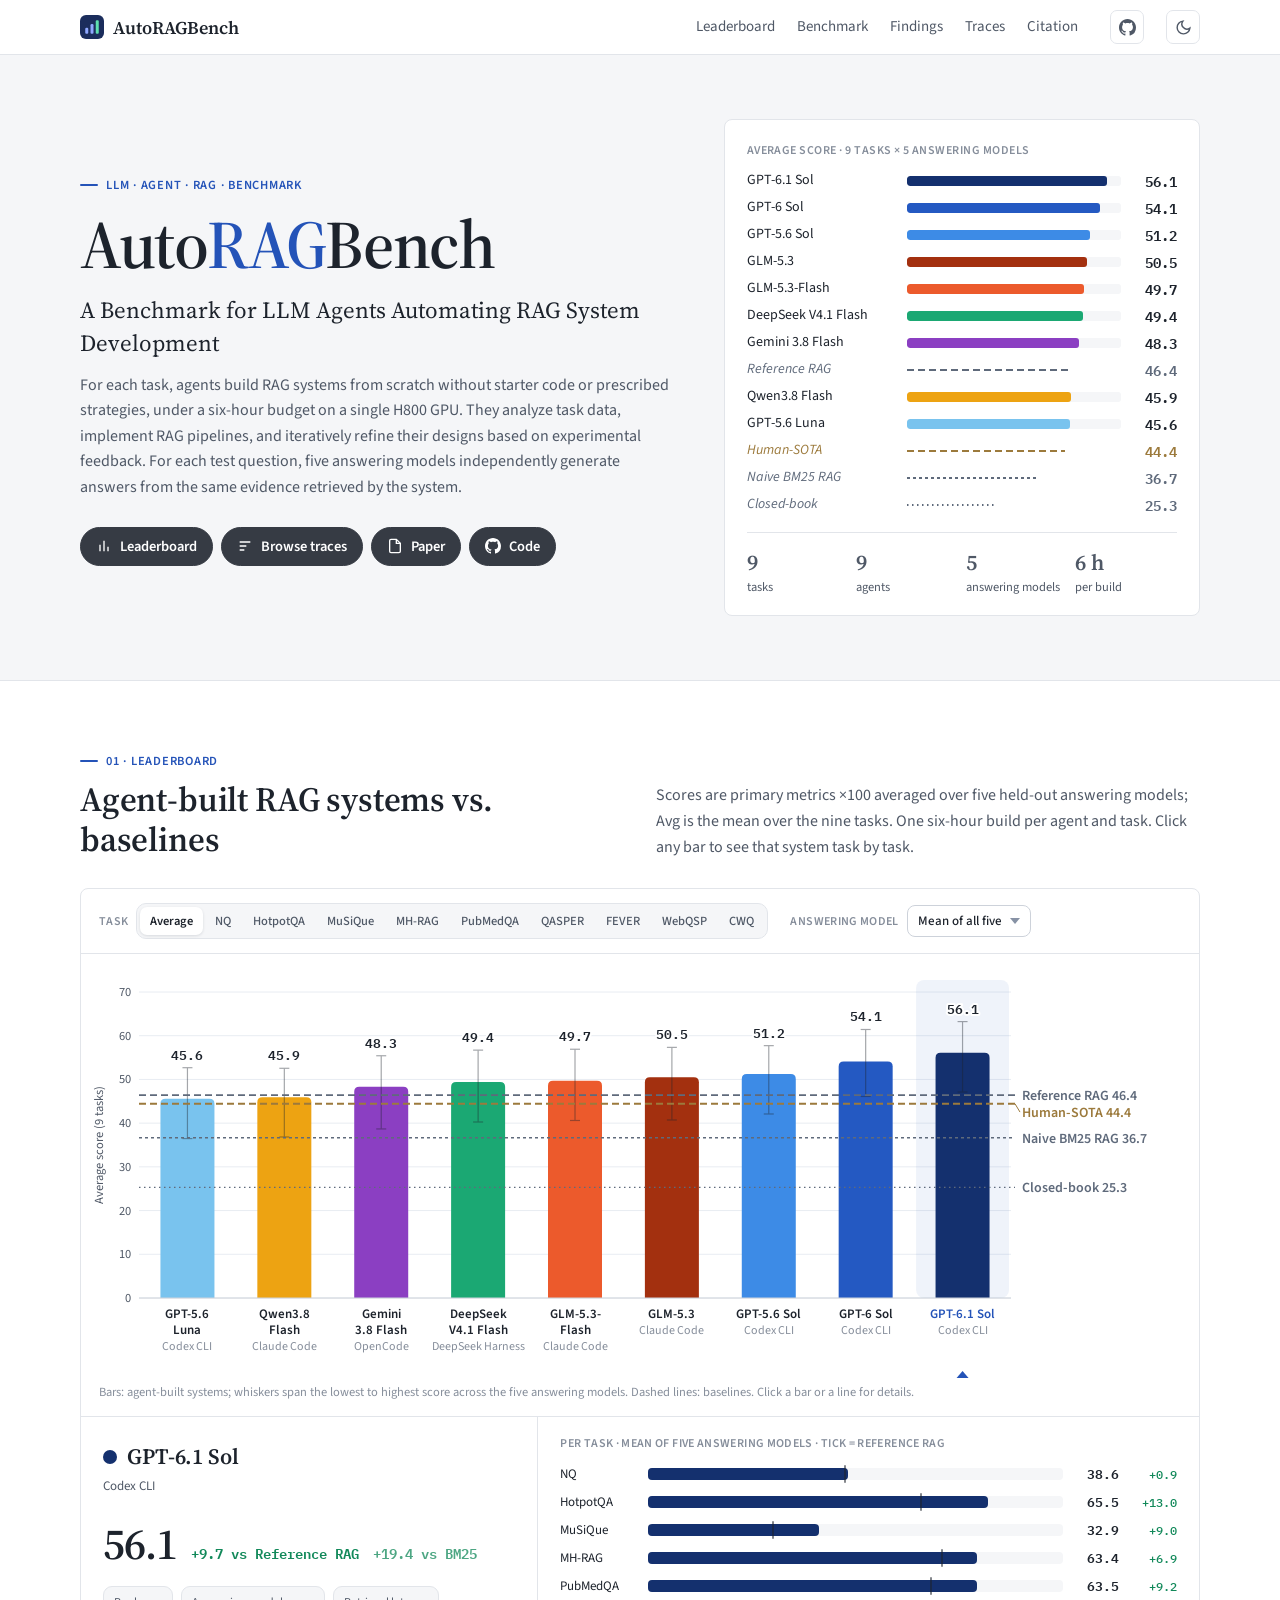
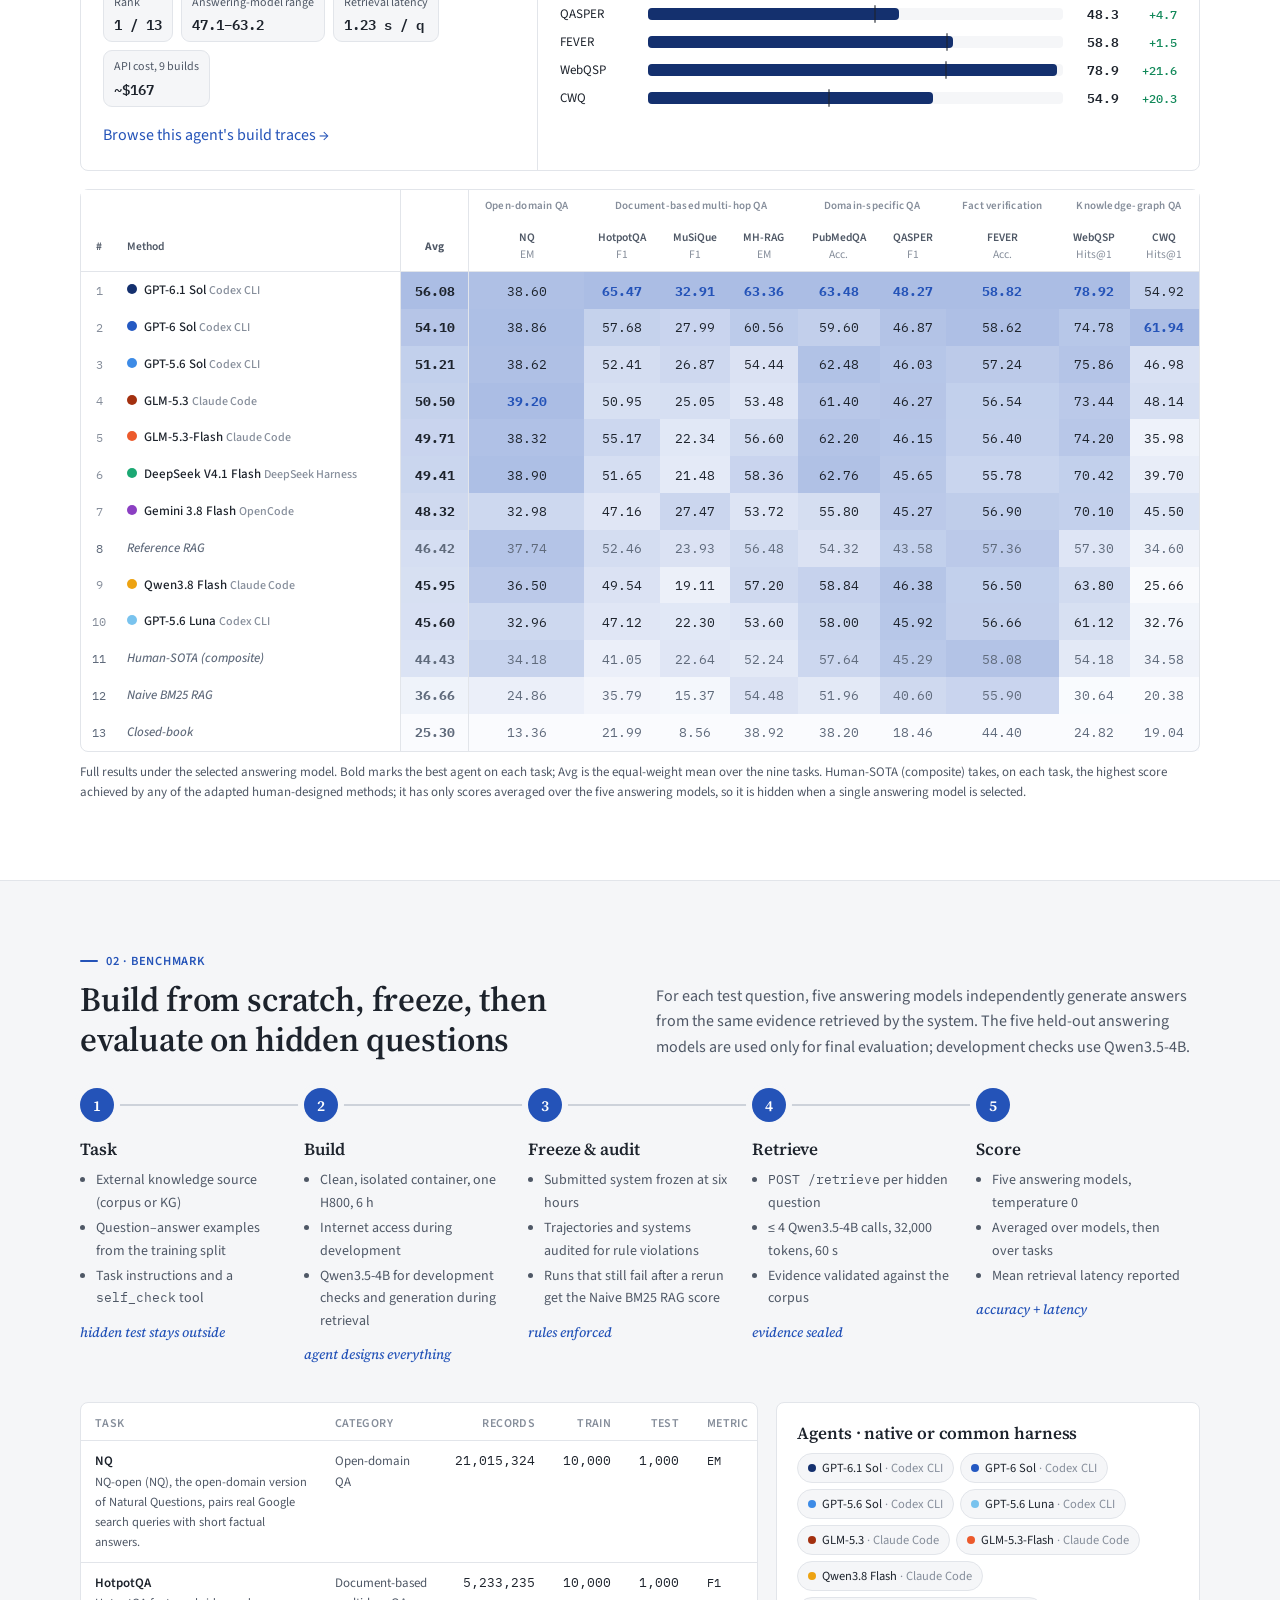
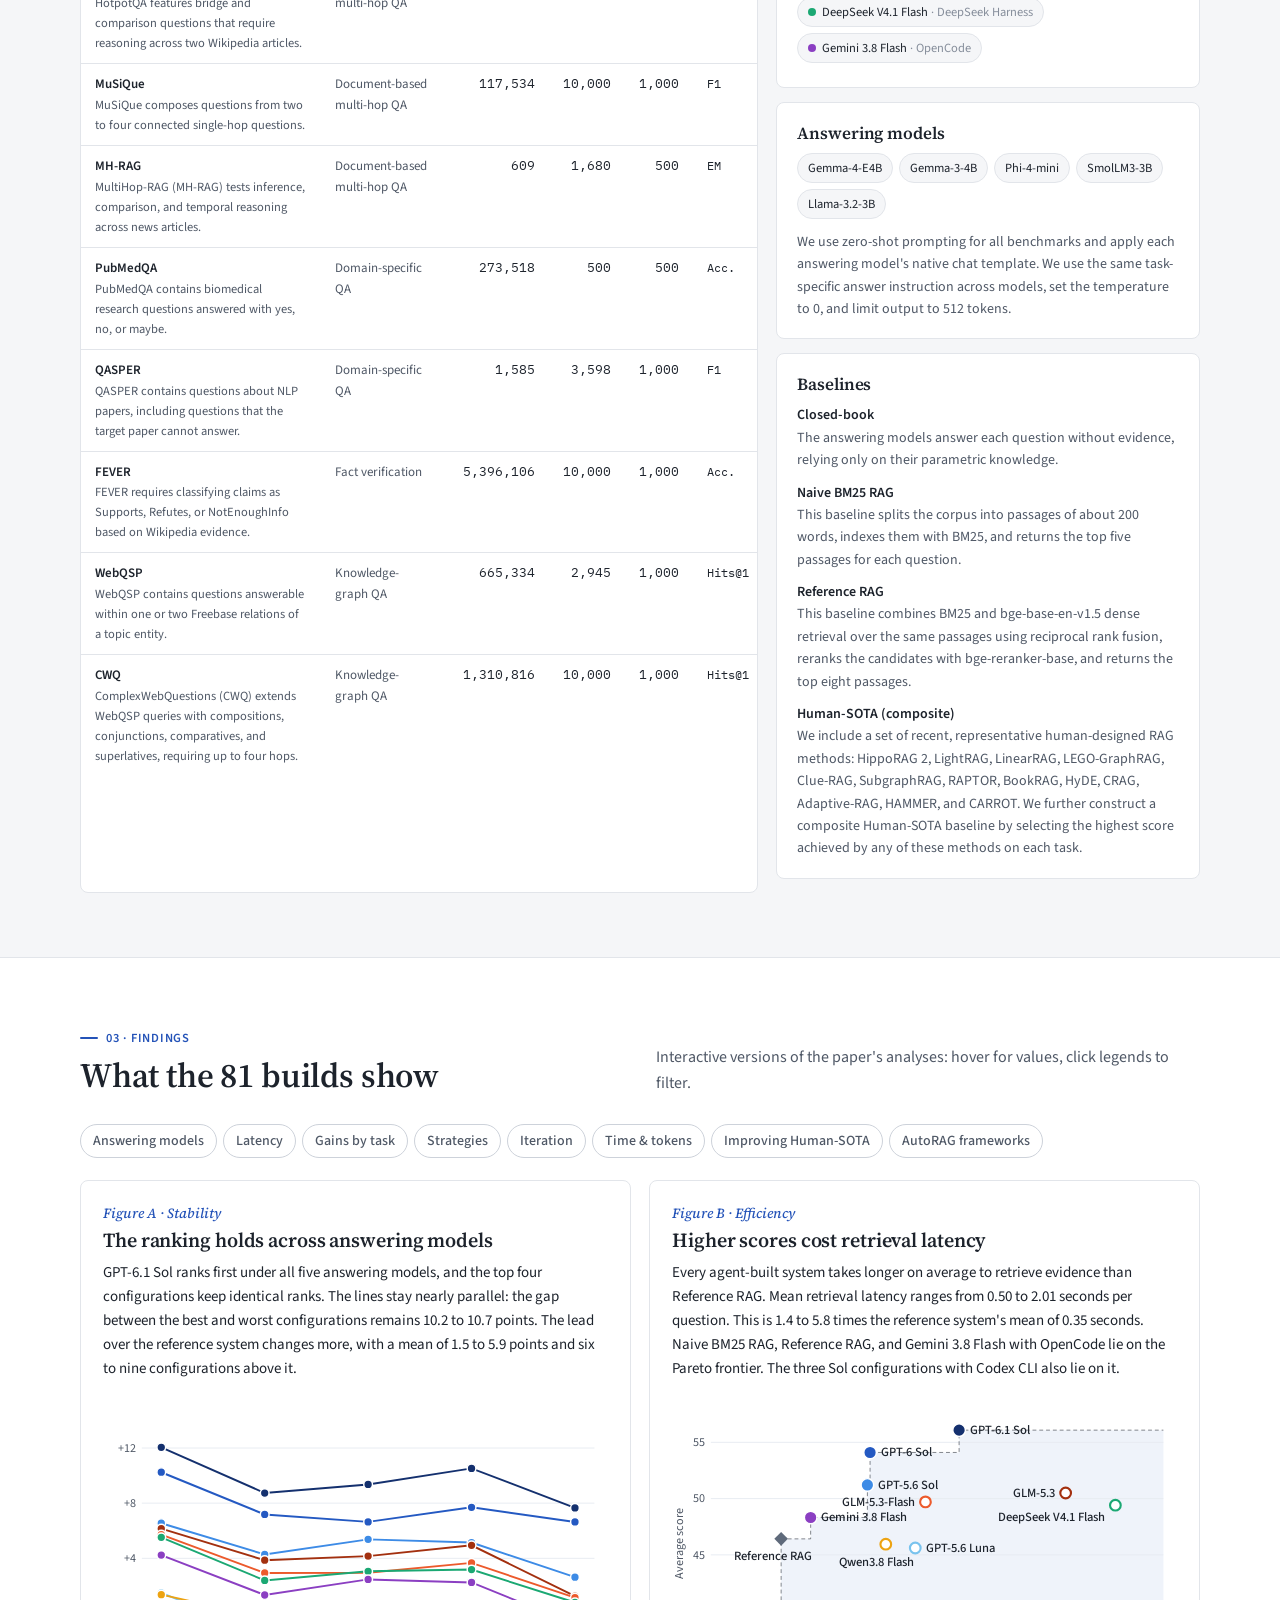
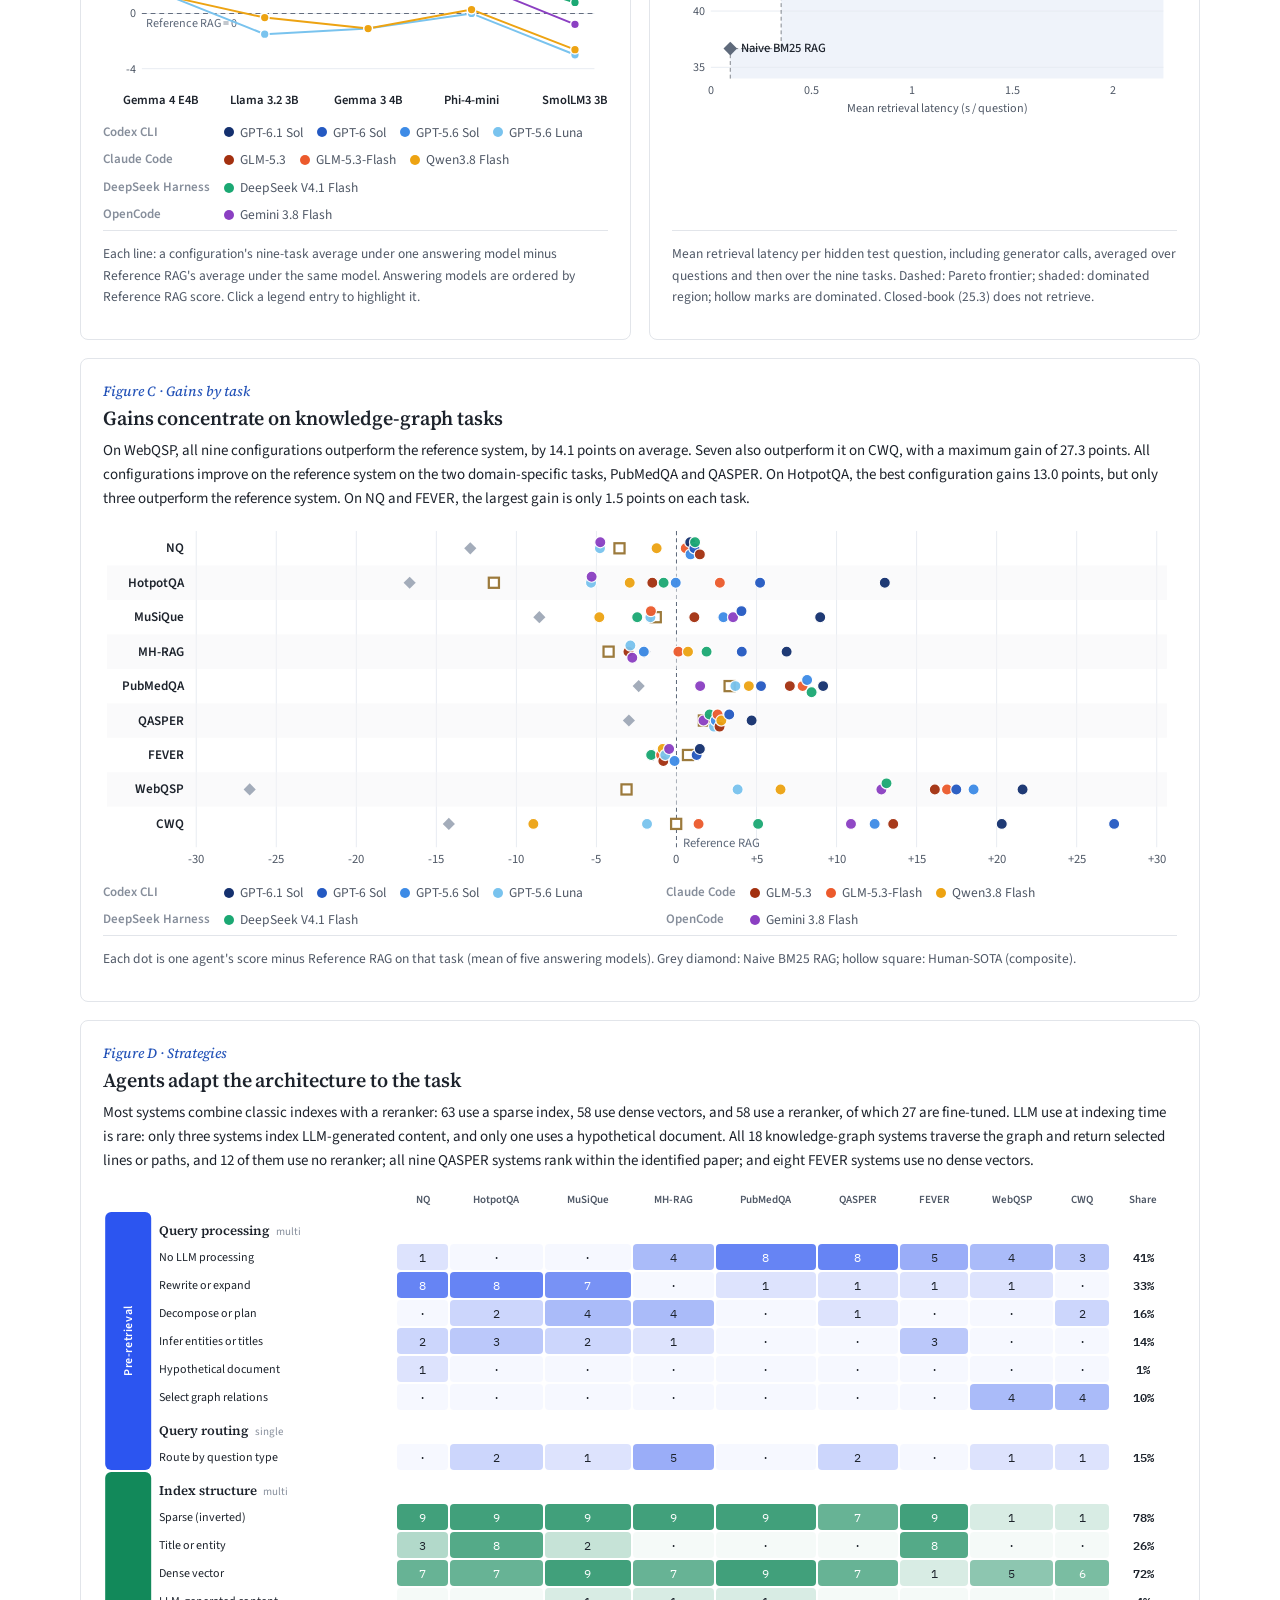
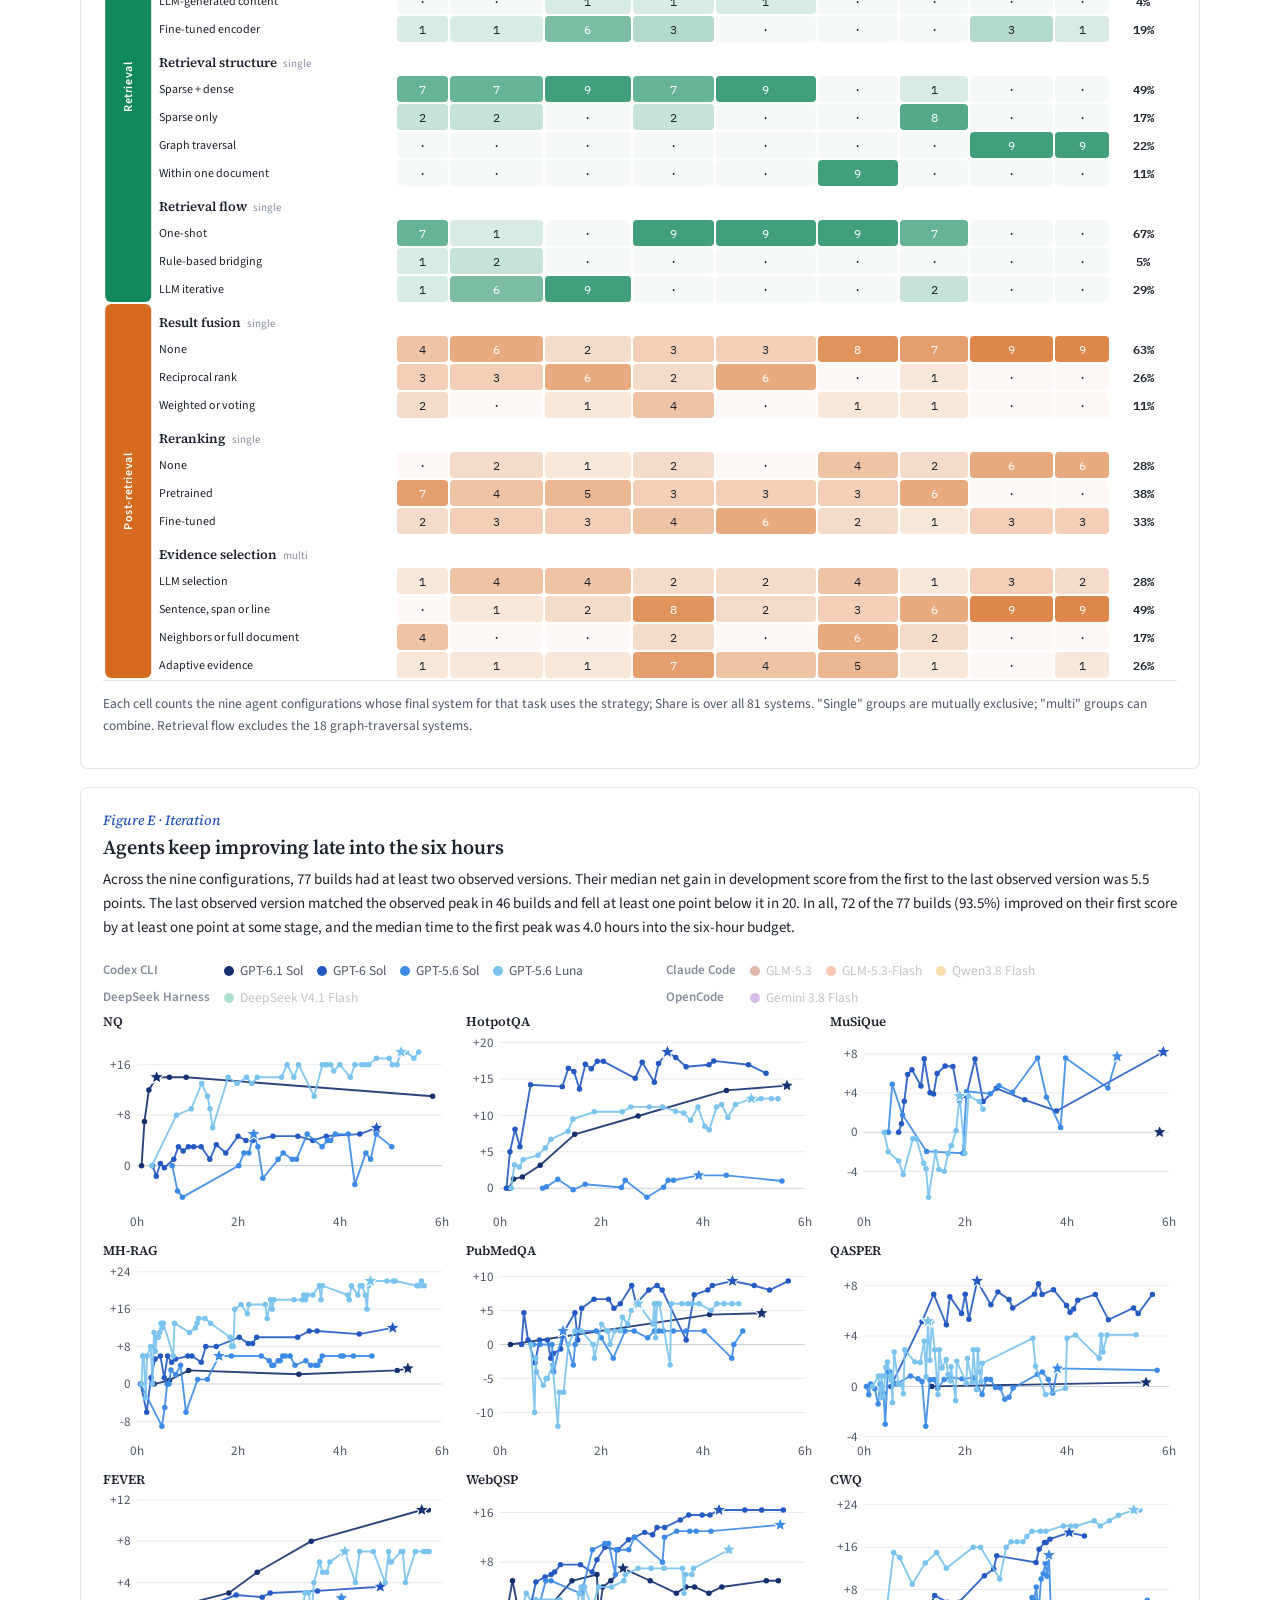
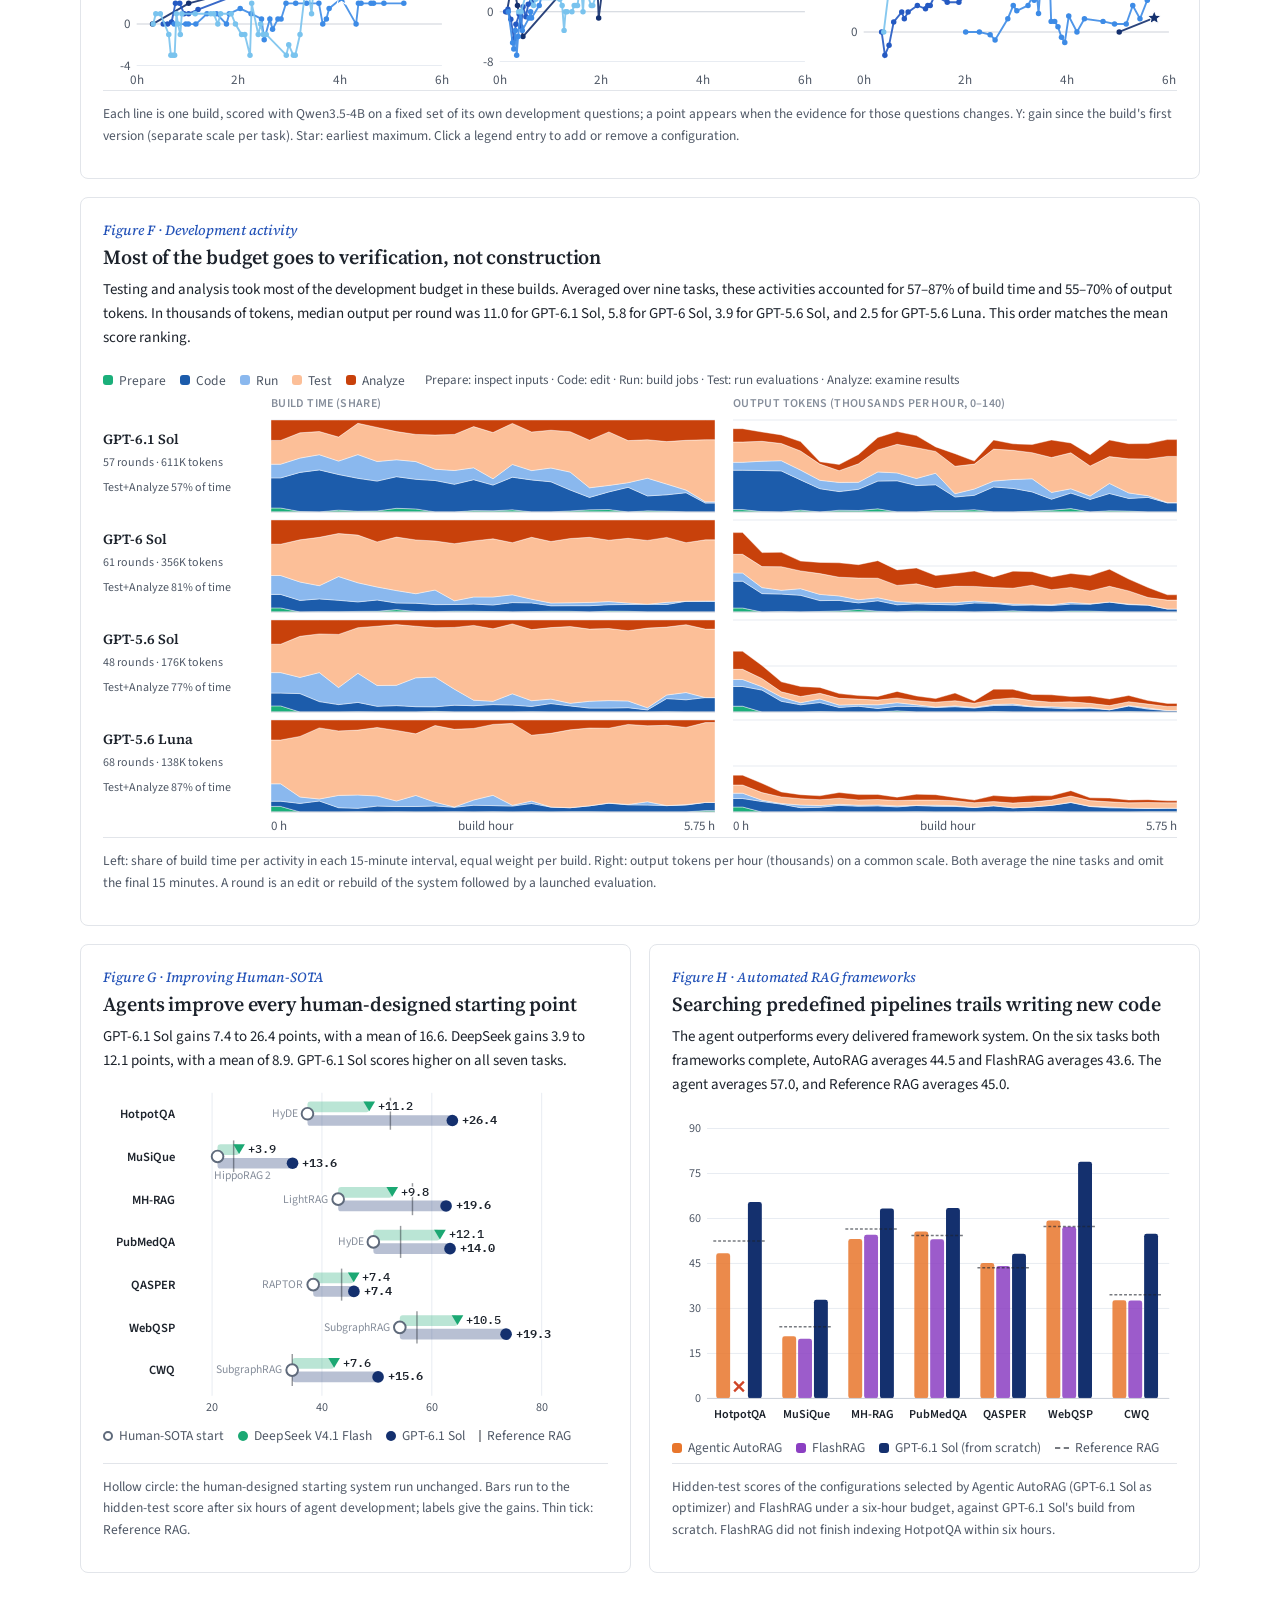
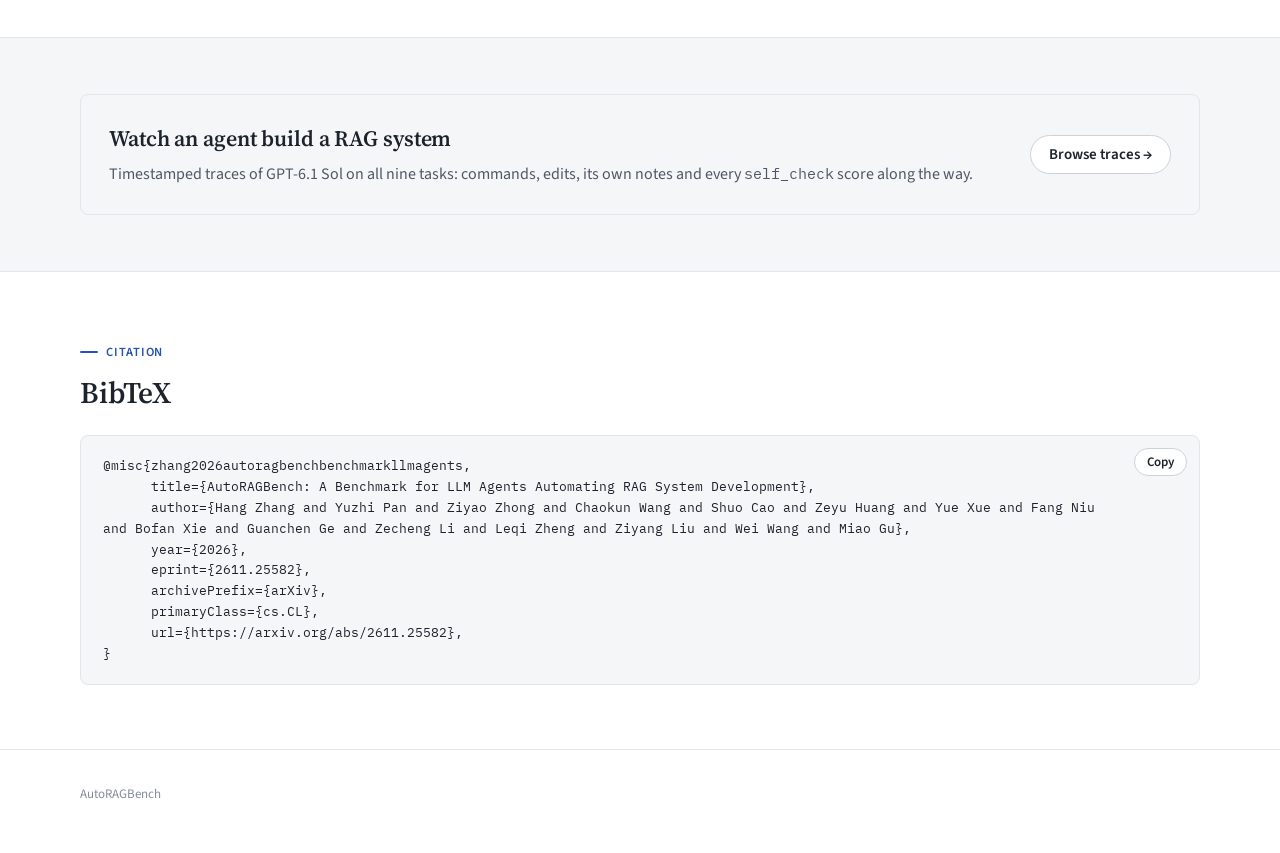
==== commit 4030b5db: "Add BibTeX citation section and link Paper button to arXiv Co-Authored-By: Claude Opus 5.5 <noreply@" ====
--- a/index.html
+++ b/index.html
@@ -23,6 +23,7 @@
       <a href="#benchmark">Benchmark</a>
       <a href="#findings">Findings</a>
       <a href="traces/">Traces</a>
+      <a href="#citation">Citation</a>
     </div>
     <a class="icon-btn js-github" href="#" title="GitHub" aria-label="GitHub"><svg viewBox="0 0 16 16" fill="currentColor"><path d="M8 0C3.58 0 0 3.58 0 8c0 3.54 2.29 6.53 5.47 7.59.4.07.55-.17.55-.38 0-.19-.01-.82-.01-1.49-2.01.37-2.53-.49-2.69-.94-.09-.23-.48-.94-.82-1.13-.28-.15-.68-.52-.01-.53.63-.01 1.08.58 1.23.82.72 1.21 1.87.87 2.33.66.07-.52.28-.87.51-1.07-1.78-.2-3.64-.89-3.64-3.95 0-.87.31-1.59.82-2.15-.08-.2-.36-1.02.08-2.12 0 0 .67-.21 2.2.82.64-.18 1.32-.27 2-.27.68 0 1.36.09 2 .27 1.53-1.04 2.2-.82 2.2-.82.44 1.1.16 1.92.08 2.12.51.56.82 1.27.82 2.15 0 3.07-1.87 3.75-3.65 3.95.29.25.54.73.54 1.48 0 1.07-.01 1.93-.01 2.2 0 .21.15.46.55.38A8.013 8.013 0 0016 8c0-4.42-3.58-8-8-8z"/></svg></a>
     <button class="icon-btn js-theme" title="Toggle theme" aria-label="Toggle theme"><svg viewBox="0 0 24 24" fill="none" stroke="currentColor" stroke-width="2"><path d="M21 12.8A9 9 0 1111.2 3a7 7 0 009.8 9.8z"/></svg></button>
@@ -39,7 +40,7 @@
       <div class="btns">
         <a class="btn primary" href="#leaderboard"><svg viewBox="0 0 24 24" fill="none" stroke="currentColor" stroke-width="2"><path d="M6 20V10M12 20V4M18 20v-7"/></svg>Leaderboard</a>
         <a class="btn" href="traces/"><svg viewBox="0 0 24 24" fill="none" stroke="currentColor" stroke-width="2"><path d="M4 6h16M4 12h10M4 18h7"/></svg>Browse traces</a>
-        <a class="btn js-paper" href="#" aria-disabled="true"><svg viewBox="0 0 24 24" fill="none" stroke="currentColor" stroke-width="2"><path d="M14 2H6a2 2 0 00-2 2v16a2 2 0 002 2h12a2 2 0 002-2V8z"/><path d="M14 2v6h6"/></svg><span>Paper (coming soon)</span></a>
+        <a class="btn js-paper" href="https://arxiv.org/abs/2611.25582"><svg viewBox="0 0 24 24" fill="none" stroke="currentColor" stroke-width="2"><path d="M14 2H6a2 2 0 00-2 2v16a2 2 0 002 2h12a2 2 0 002-2V8z"/><path d="M14 2v6h6"/></svg><span>Paper</span></a>
         <a class="btn js-github" href="#"><svg viewBox="0 0 16 16" fill="currentColor"><path d="M8 0C3.58 0 0 3.58 0 8c0 3.54 2.29 6.53 5.47 7.59.4.07.55-.17.55-.38 0-.19-.01-.82-.01-1.49-2.01.37-2.53-.49-2.69-.94-.09-.23-.48-.94-.82-1.13-.28-.15-.68-.52-.01-.53.63-.01 1.08.58 1.23.82.72 1.21 1.87.87 2.33.66.07-.52.28-.87.51-1.07-1.78-.2-3.64-.89-3.64-3.95 0-.87.31-1.59.82-2.15-.08-.2-.36-1.02.08-2.12 0 0 .67-.21 2.2.82.64-.18 1.32-.27 2-.27.68 0 1.36.09 2 .27 1.53-1.04 2.2-.82 2.2-.82.44 1.1.16 1.92.08 2.12.51.56.82 1.27.82 2.15 0 3.07-1.87 3.75-3.65 3.95.29.25.54.73.54 1.48 0 1.07-.01 1.93-.01 2.2 0 .21.15.46.55.38A8.013 8.013 0 0016 8c0-4.42-3.58-8-8-8z"/></svg>Code</a>
       </div>
     </div>
@@ -183,6 +184,22 @@
   </div>
 </section>
 
+<section class="block" id="citation">
+  <div class="wrap">
+    <span class="eyebrow">Citation</span>
+    <h2 class="cite-h">BibTeX</h2>
+    <div class="card cite"><button class="btn cite-copy js-copy-cite" type="button">Copy</button><pre class="js-cite">@misc{zhang2026autoragbenchbenchmarkllmagents,
+      title={AutoRAGBench: A Benchmark for LLM Agents Automating RAG System Development},
+      author={Hang Zhang and Yuzhi Pan and Ziyao Zhong and Chaokun Wang and Shuo Cao and Zeyu Huang and Yue Xue and Fang Niu and Bofan Xie and Guanchen Ge and Zecheng Li and Leqi Zheng and Ziyang Liu and Wei Wang and Miao Gu},
+      year={2026},
+      eprint={2611.25582},
+      archivePrefix={arXiv},
+      primaryClass={cs.CL},
+      url={https://arxiv.org/abs/2611.25582},
+}</pre></div>
+  </div>
+</section>
+
 <footer><div class="wrap"><span>AutoRAGBench</span><span class="js-team"></span></div></footer>
 <div class="tip"></div>
 <script src="assets/data.js"></script>
--- a/assets/style.css
+++ b/assets/style.css
@@ -264,6 +264,13 @@
 .cta h3 { font-size: 22px; margin-bottom: 6px; }
 .cta p { margin: 0; color: var(--muted); }
 @media (max-width: 700px) { .cta { grid-template-columns: minmax(0, 1fr); } }
+/* citation */
+.cite-h { font-size: clamp(24px, 3vw, 30px); margin: 8px 0 18px; }
+.cite { position: relative; background: var(--bg2); }
+.cite pre { margin: 0; padding: 20px 90px 20px 22px; font: 13px/1.6 var(--mono); color: var(--ink); white-space: pre-wrap; word-break: break-word; }
+.cite-copy { position: absolute; top: 12px; right: 12px; padding: 4px 12px; font-size: 13px; }
+@media (max-width: 600px) { .cite pre { padding: 50px 16px 18px; font-size: 12px; } }
+
 footer { padding: 34px 0 48px; color: var(--faint); font-size: 13px; border-top: 1px solid var(--line); }
 footer .wrap { display: flex; justify-content: space-between; gap: 16px; flex-wrap: wrap; }
 
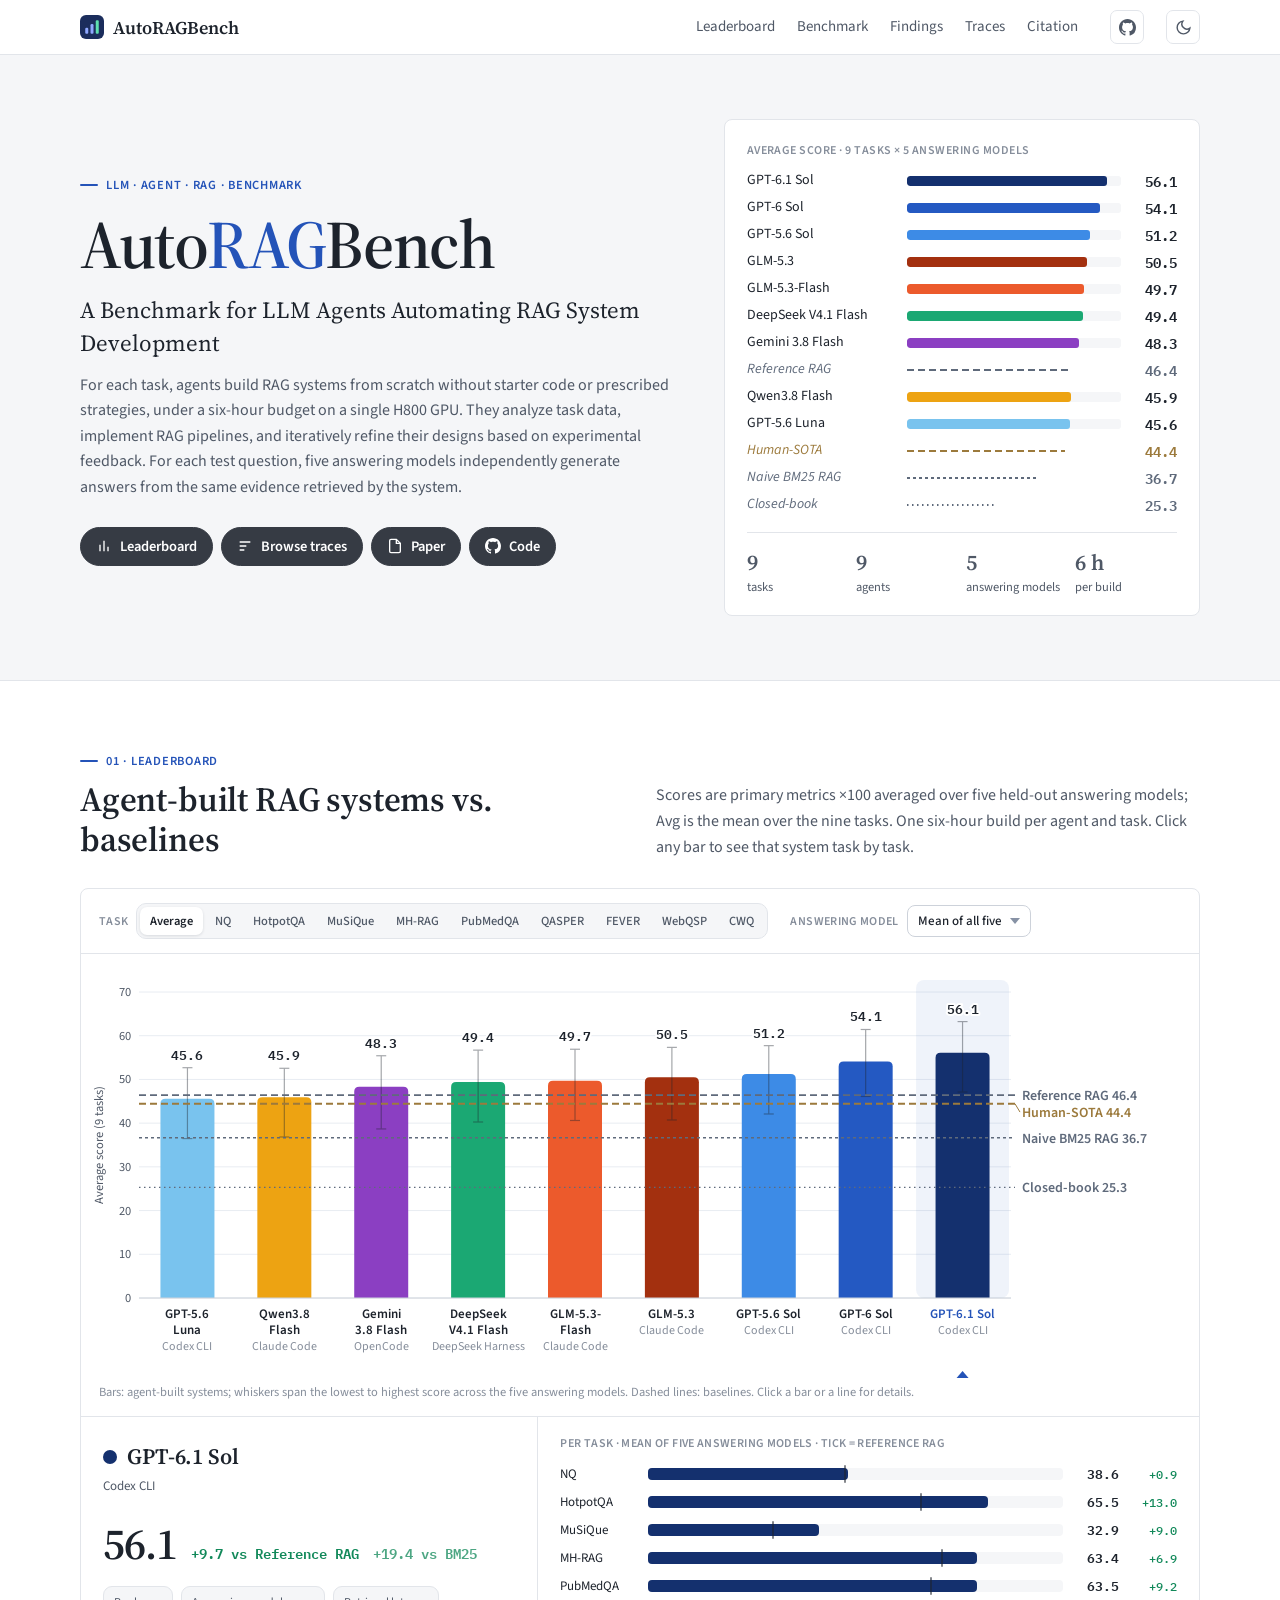
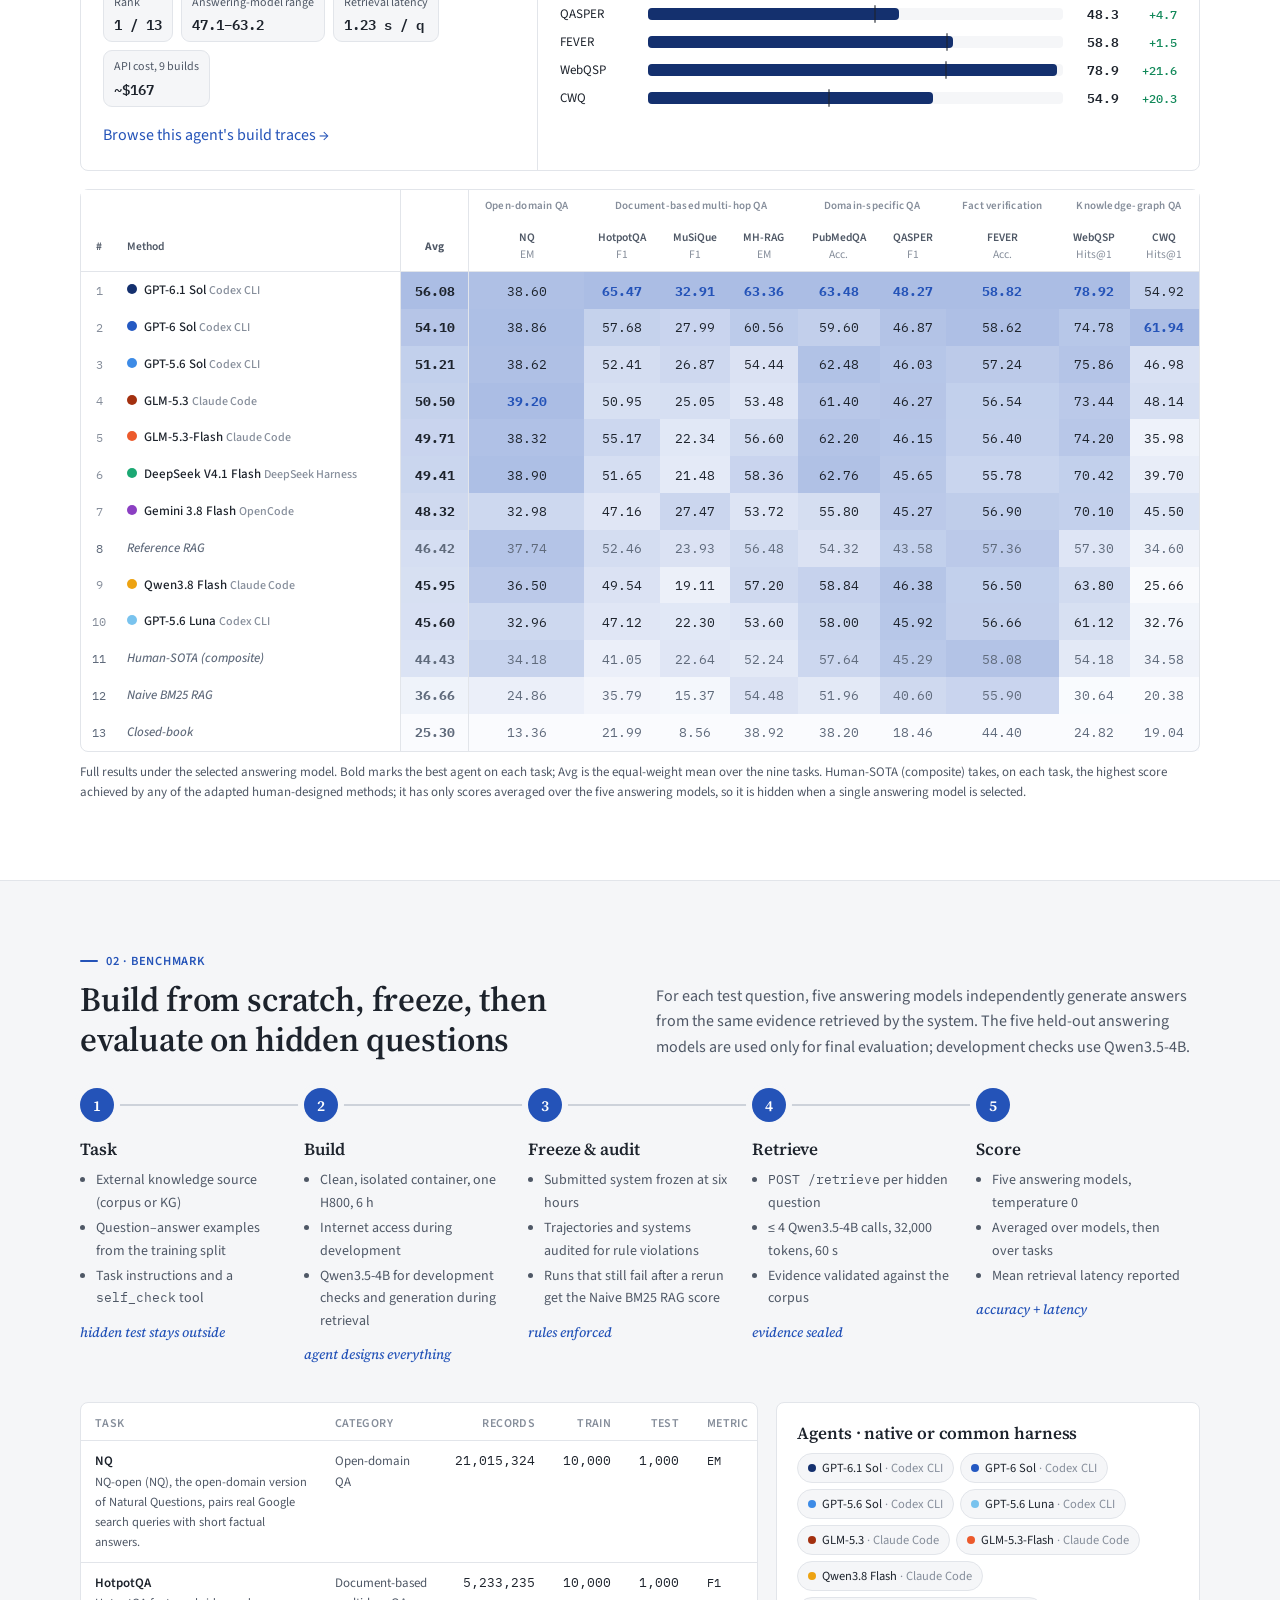
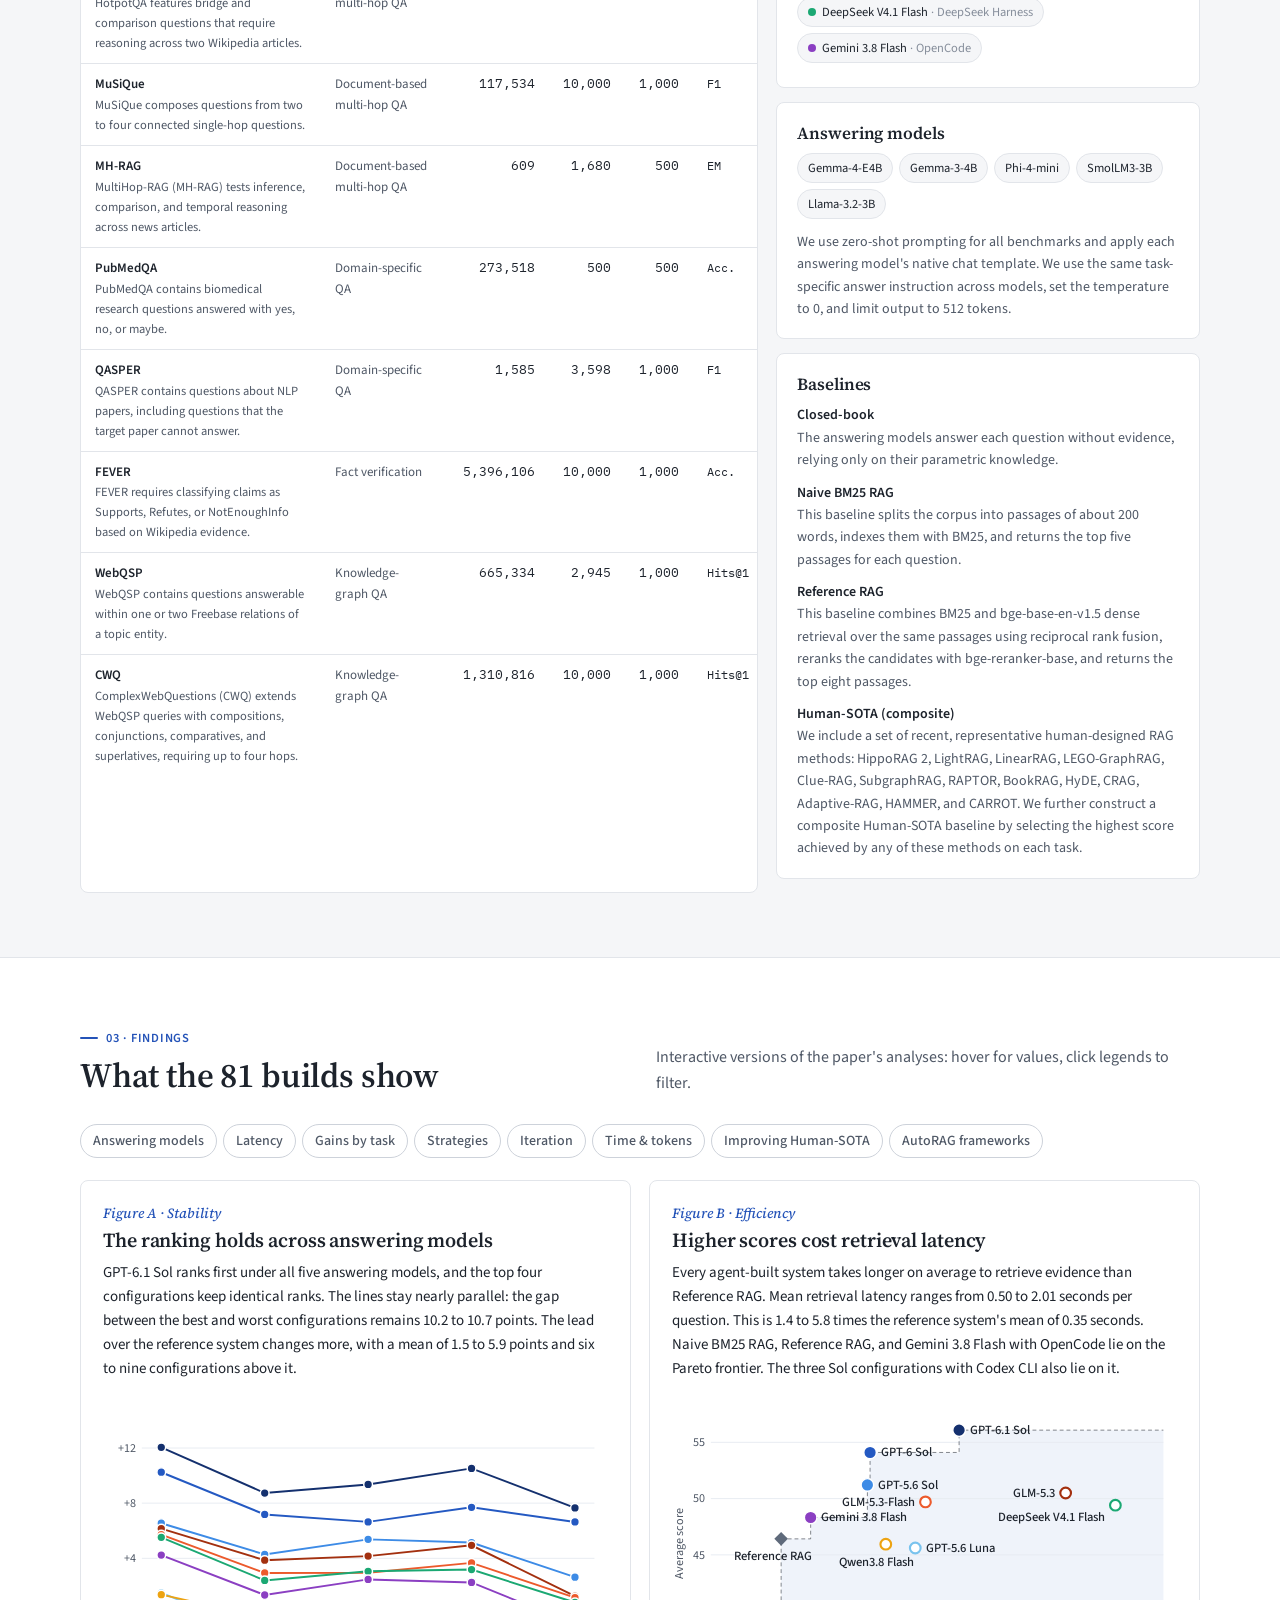
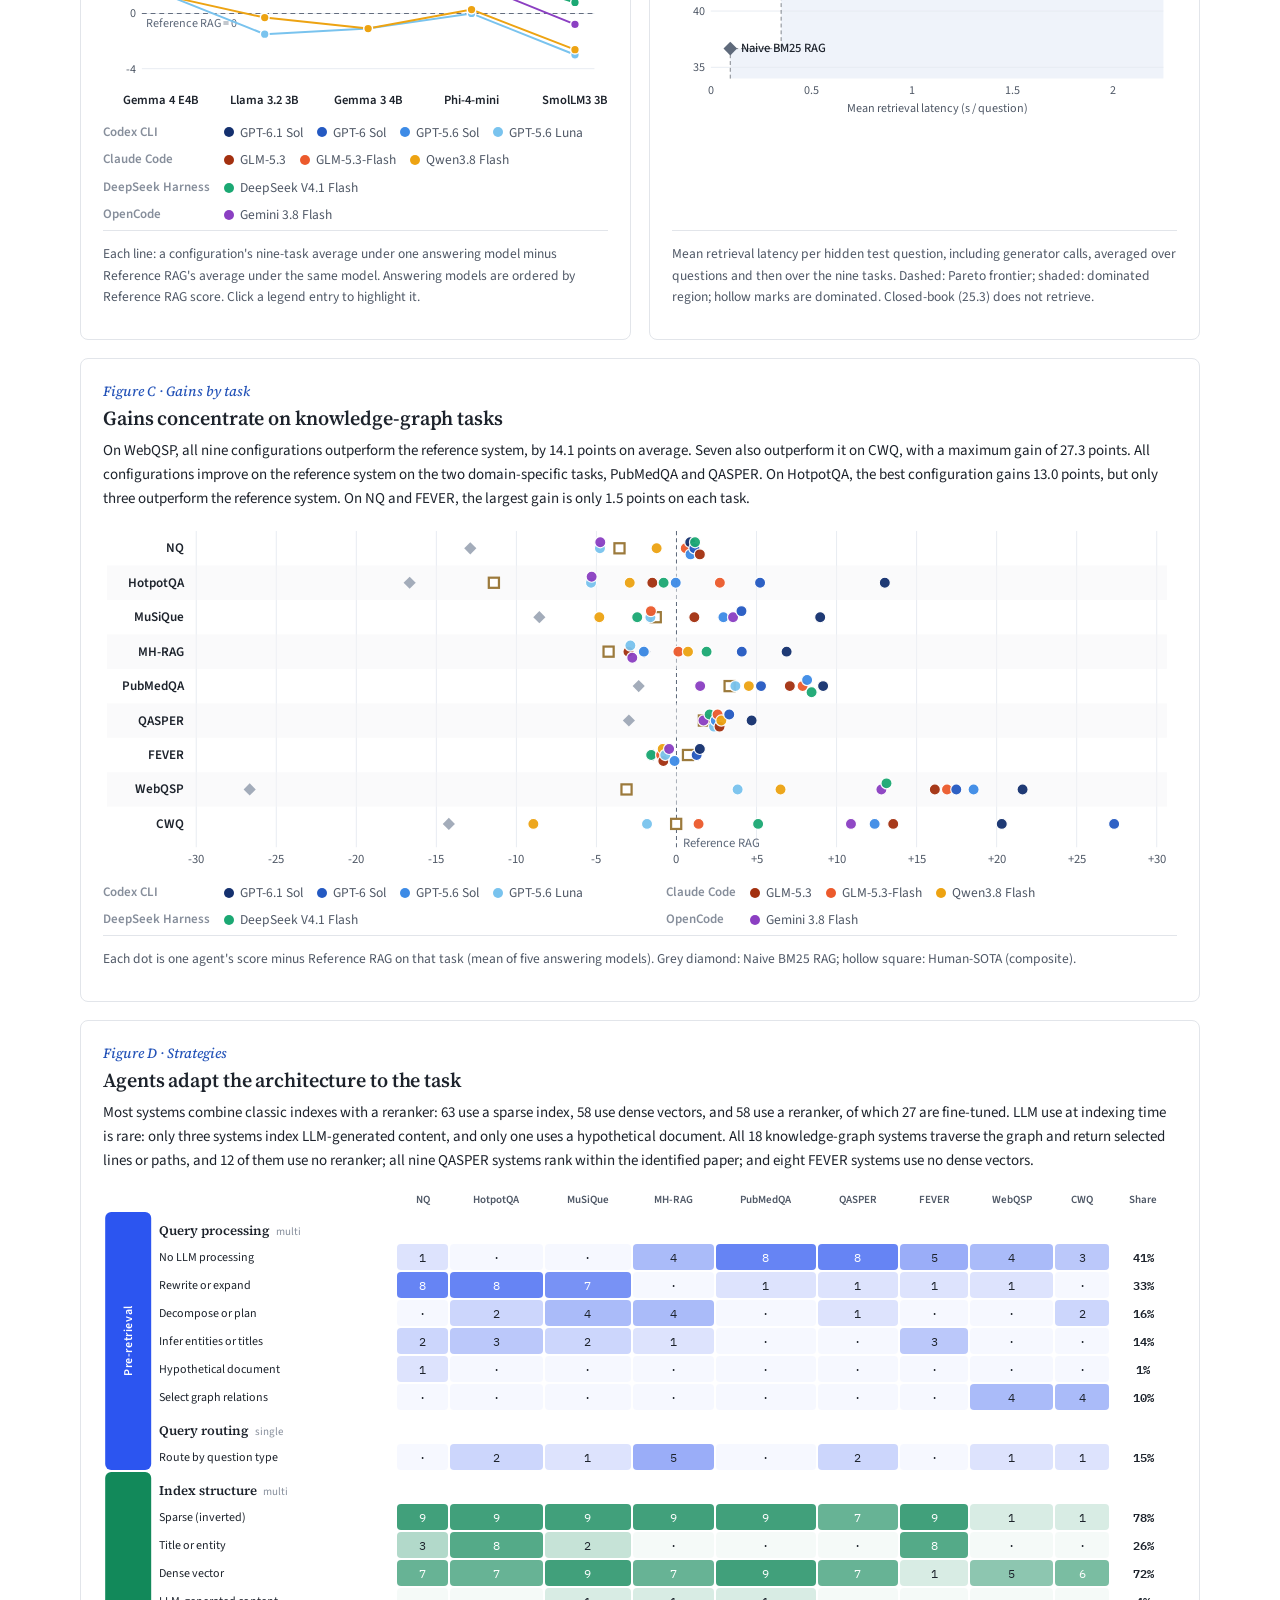
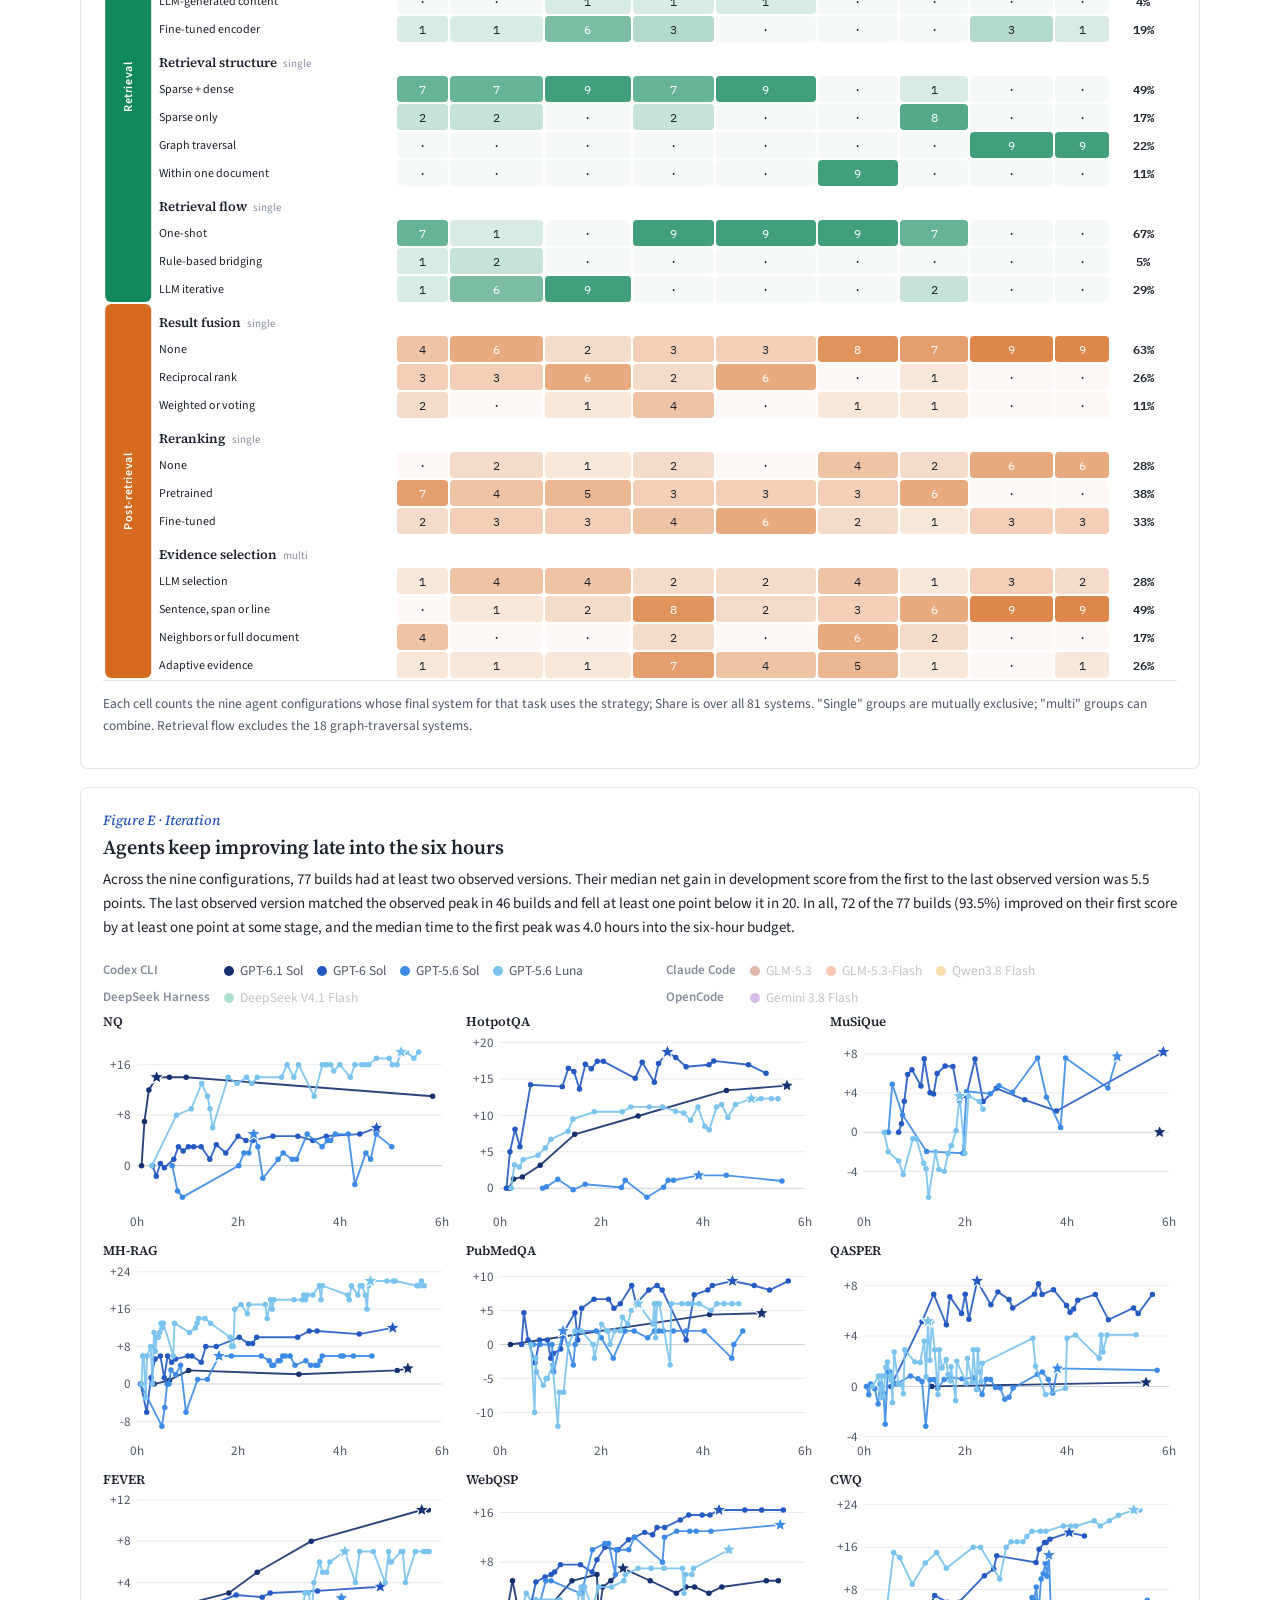
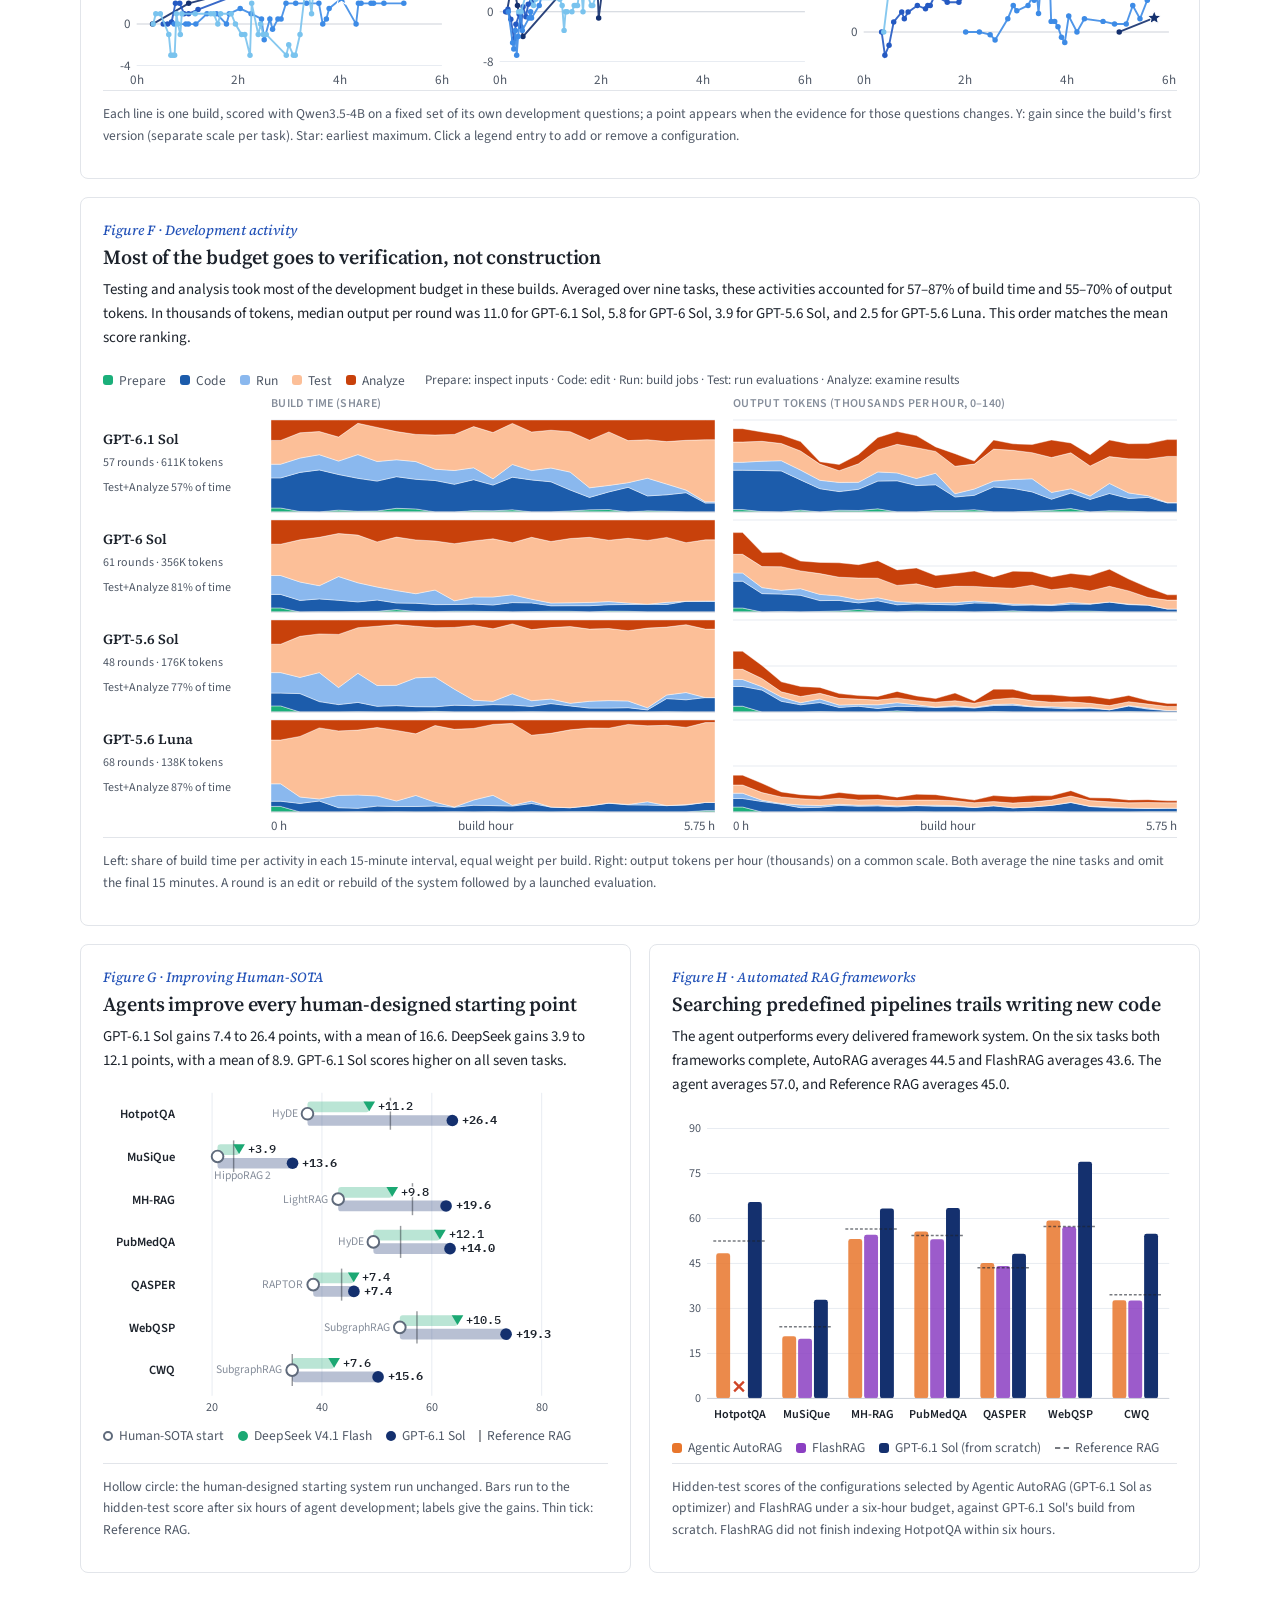
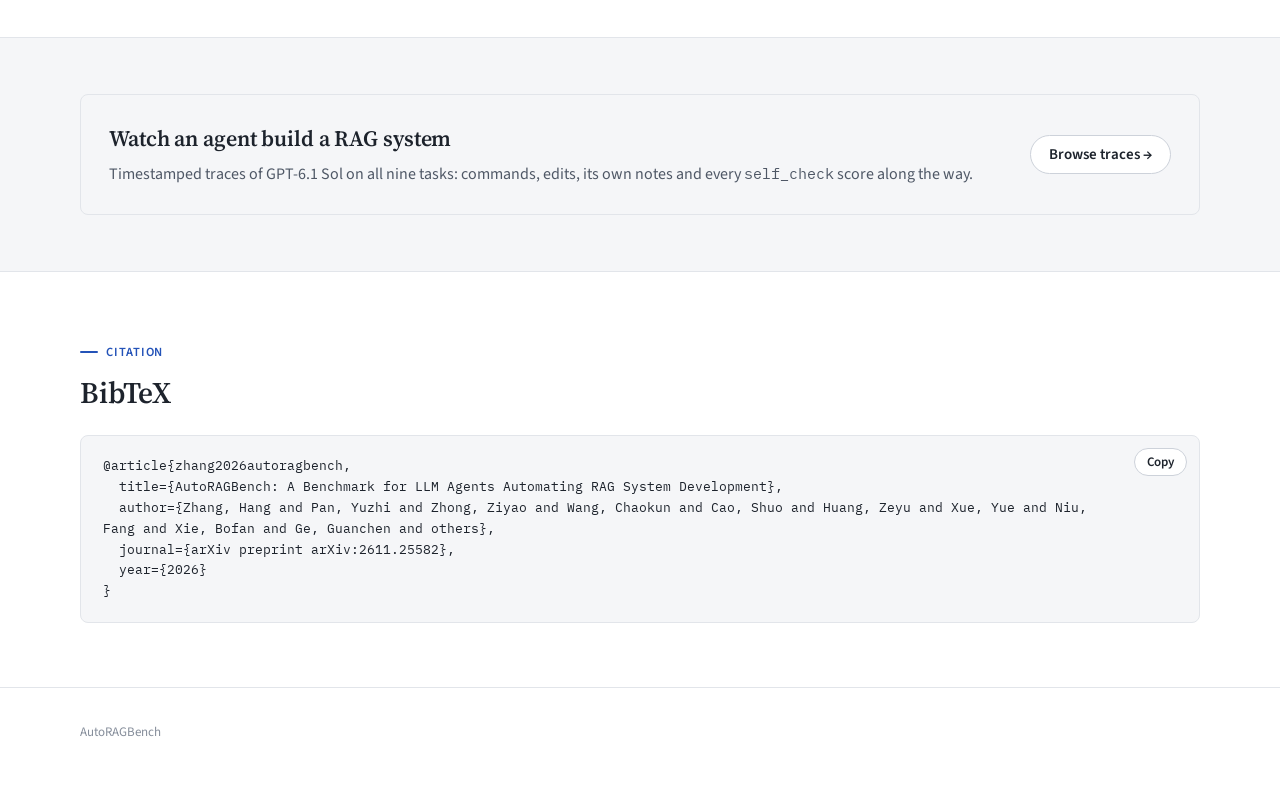
==== commit 38be5693: "Update citation to arXiv article BibTeX Co-Authored-By: Claude Opus 5.5 <noreply@anthropic.com>" ====
--- a/index.html
+++ b/index.html
@@ -188,14 +188,11 @@
   <div class="wrap">
     <span class="eyebrow">Citation</span>
     <h2 class="cite-h">BibTeX</h2>
-    <div class="card cite"><button class="btn cite-copy js-copy-cite" type="button">Copy</button><pre class="js-cite">@misc{zhang2026autoragbenchbenchmarkllmagents,
-      title={AutoRAGBench: A Benchmark for LLM Agents Automating RAG System Development},
-      author={Hang Zhang and Yuzhi Pan and Ziyao Zhong and Chaokun Wang and Shuo Cao and Zeyu Huang and Yue Xue and Fang Niu and Bofan Xie and Guanchen Ge and Zecheng Li and Leqi Zheng and Ziyang Liu and Wei Wang and Miao Gu},
-      year={2026},
-      eprint={2611.25582},
-      archivePrefix={arXiv},
-      primaryClass={cs.CL},
-      url={https://arxiv.org/abs/2611.25582},
+    <div class="card cite"><button class="btn cite-copy js-copy-cite" type="button">Copy</button><pre class="js-cite">@article{zhang2026autoragbench,
+  title={AutoRAGBench: A Benchmark for LLM Agents Automating RAG System Development},
+  author={Zhang, Hang and Pan, Yuzhi and Zhong, Ziyao and Wang, Chaokun and Cao, Shuo and Huang, Zeyu and Xue, Yue and Niu, Fang and Xie, Bofan and Ge, Guanchen and others},
+  journal={arXiv preprint arXiv:2611.25582},
+  year={2026}
 }</pre></div>
   </div>
 </section>
